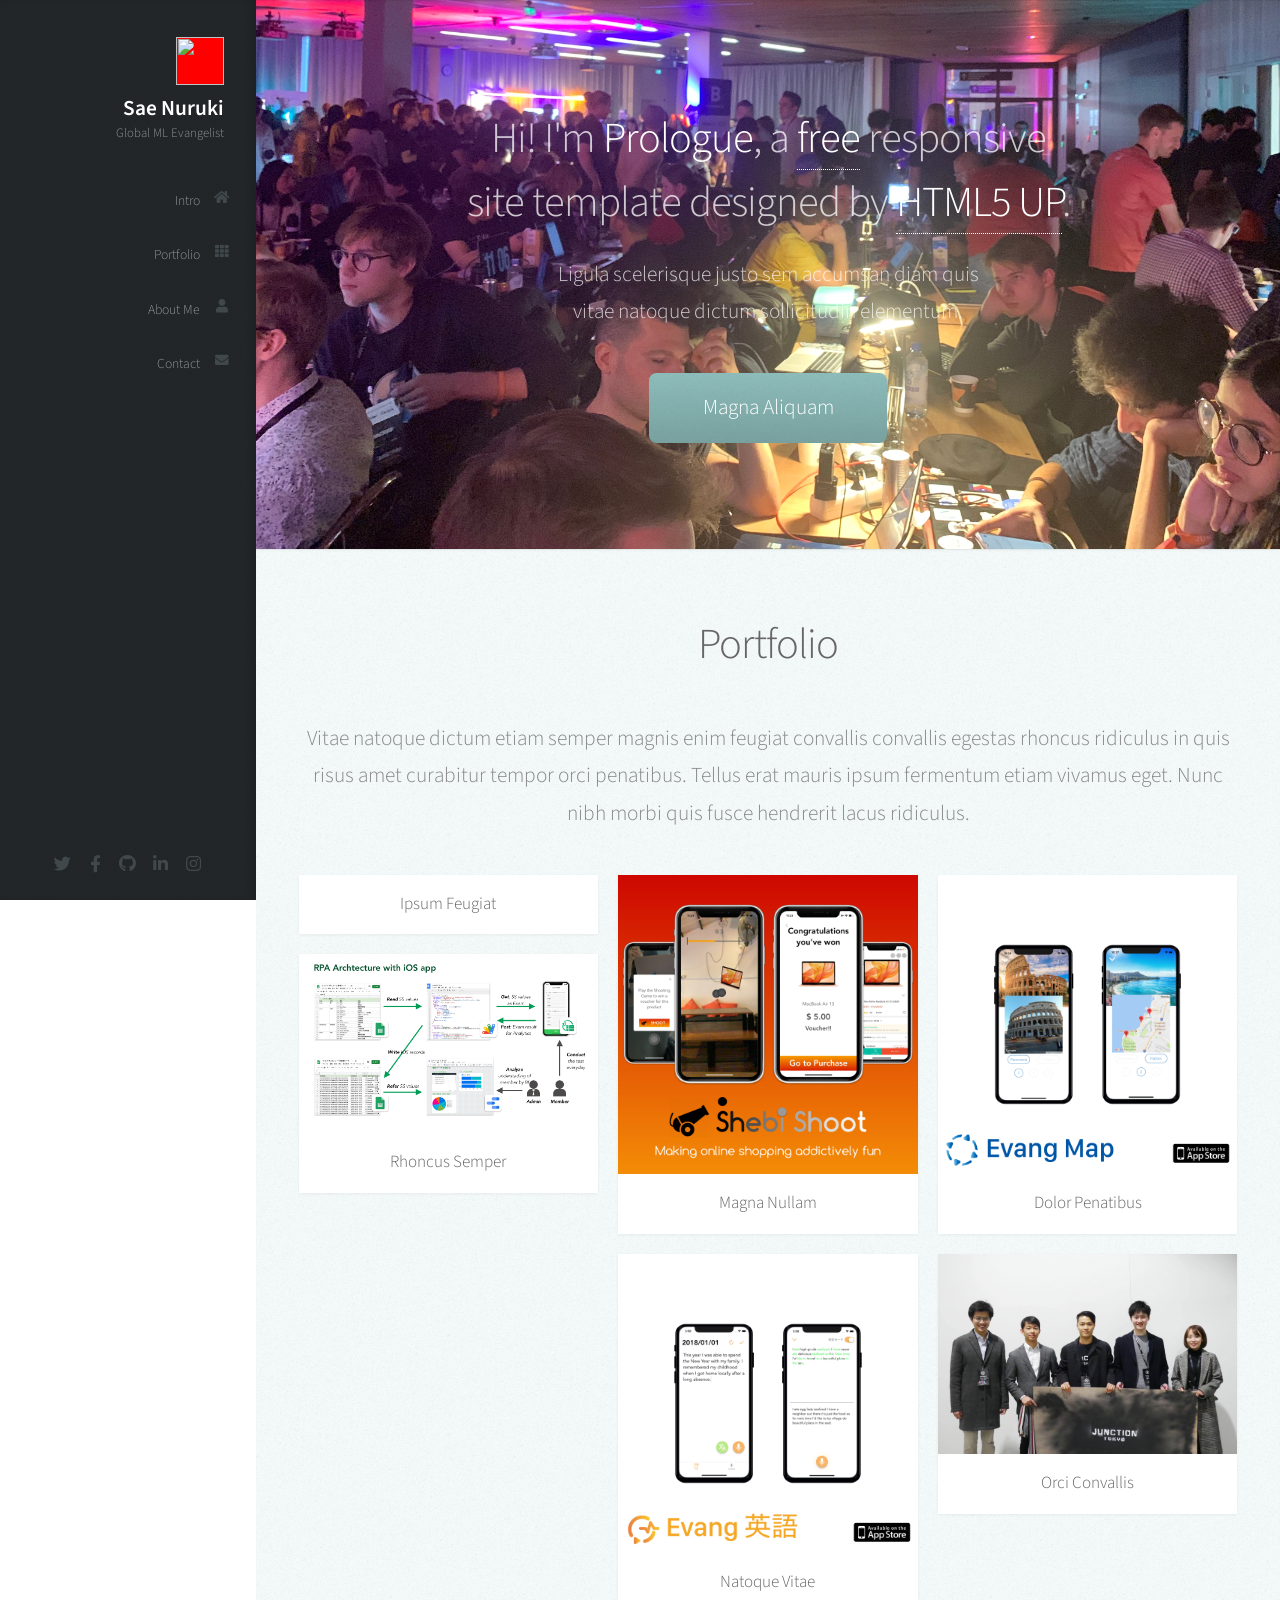
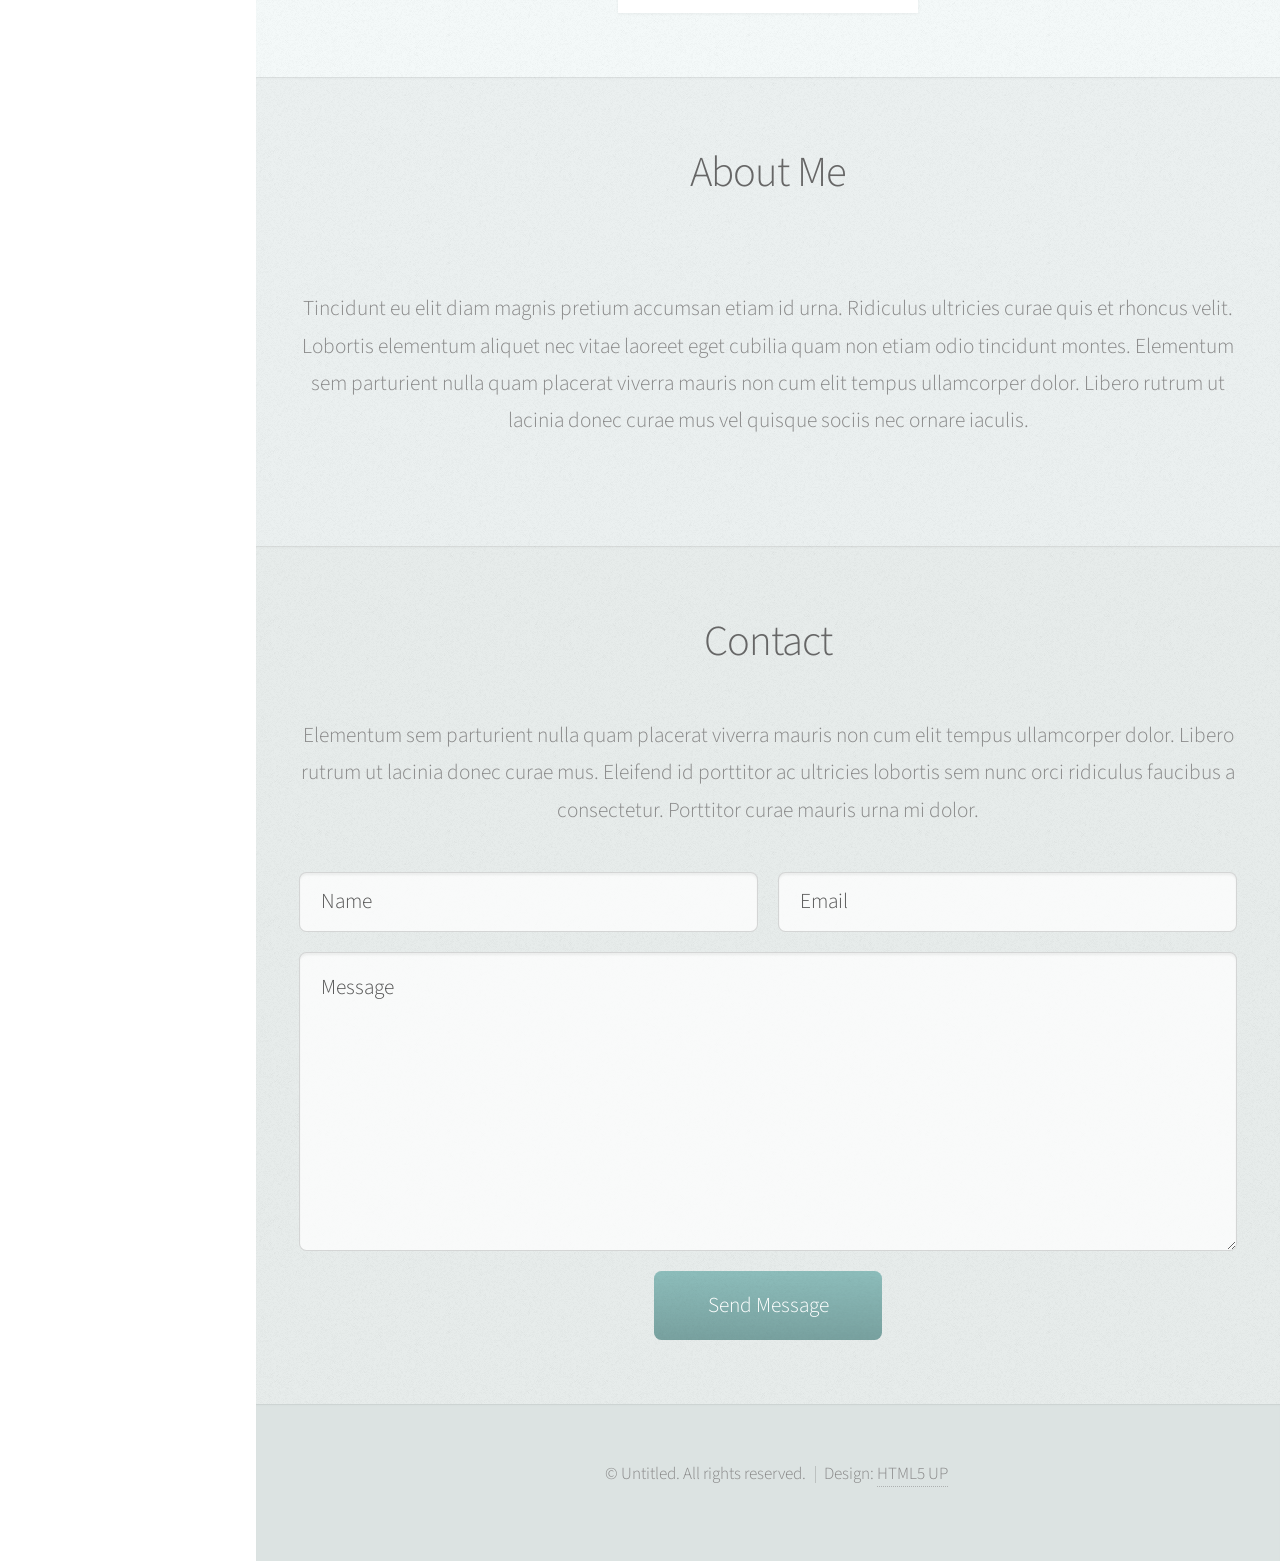
==== index.html @ 8258dd6e "add contents" ====
<!DOCTYPE HTML>
<!--
	Prologue by HTML5 UP
	html5up.net | @ajlkn
	Free for personal and commercial use under the CCA 3.0 license (html5up.net/license)
-->
<html>
	<head>
		<title>Prologue by HTML5 UP</title>
		<meta charset="utf-8" />
		<meta name="viewport" content="width=device-width, initial-scale=1, user-scalable=no" />
		<link rel="stylesheet" href="assets/css/main.css" />
	</head>
	<body class="is-preload">

		<!-- Header -->
			<div id="header">

				<div class="top">

					<!-- Logo -->
						<div id="logo">
							<span class="image avatar48"><img src="images/profile.png" alt="" /></span>
							<h1 id="title">Sae Nuruki</h1>
							<p>Global ML Evangelist</p>
						</div>

					<!-- Nav -->
						<nav id="nav">
							<ul>
								<li><a href="#top" id="top-link"><span class="icon solid fa-home">Intro</span></a></li>
								<li><a href="#portfolio" id="portfolio-link"><span class="icon solid fa-th">Portfolio</span></a></li>
								<li><a href="#about" id="about-link"><span class="icon solid fa-user">About Me</span></a></li>
								<li><a href="#contact" id="contact-link"><span class="icon solid fa-envelope">Contact</span></a></li>
							</ul>
						</nav>

				</div>

				<div class="bottom">

					<!-- Social Icons -->
						<ul class="icons">
							<li><a href="https://twitter.com/arventurist" class="icon brands fa-twitter"><span class="label">Twitter</span></a></li>
							<li><a href="https://www.facebook.com/sae.nuruki/" class="icon brands fa-facebook-f"><span class="label">Facebook</span></a></li>
							<li><a href="https://github.com/saenuruki" class="icon brands fa-github"><span class="label">Github</span></a></li>
							<li><a href="https://www.linkedin.com/in/saenuruki/" class="icon brands fa-linkedin-in"><span class="label">LinkedIn</span></a></li>
							<li><a href="https://www.instagram.com/saenuruki" class="icon brands fa-instagram"><span class="label">Instagram</span></a></li>
						</ul>

				</div>

			</div>

		<!-- Main -->
			<div id="main">

				<!-- Intro -->
					<section id="top" class="one dark cover">
						<div class="container">

							<header>
								<h2 class="alt">Hi! I'm <strong>Prologue</strong>, a <a href="http://html5up.net/license">free</a> responsive<br />
								site template designed by <a href="http://html5up.net">HTML5 UP</a>.</h2>
								<p>Ligula scelerisque justo sem accumsan diam quis<br />
								vitae natoque dictum sollicitudin elementum.</p>
							</header>

							<footer>
								<a href="#portfolio" class="button scrolly">Magna Aliquam</a>
							</footer>

						</div>
					</section>

				<!-- Portfolio -->
					<section id="portfolio" class="two">
						<div class="container">

							<header>
								<h2>Portfolio</h2>
							</header>

							<p>Vitae natoque dictum etiam semper magnis enim feugiat convallis convallis
							egestas rhoncus ridiculus in quis risus amet curabitur tempor orci penatibus.
							Tellus erat mauris ipsum fermentum etiam vivamus eget. Nunc nibh morbi quis
							fusce hendrerit lacus ridiculus.</p>

							<div class="row">
								<div class="col-4 col-12-mobile">
									<article class="item">
										<a href="#" class="image fit"><img src="images/JourneyNote.png" alt="" /></a>
										<header>
											<h3>Ipsum Feugiat</h3>
										</header>
									</article>
									<article class="item">
										<a href="#" class="image fit"><img src="images/EvangVital.png" alt="" /></a>
										<header>
											<h3>Rhoncus Semper</h3>
										</header>
									</article>
								</div>
								<div class="col-4 col-12-mobile">
									<article class="item">
										<a href="#" class="image fit"><img src="images/JunctionSingapore.png" alt="" /></a>
										<header>
											<h3>Magna Nullam</h3>
										</header>
									</article>
									<article class="item">
										<a href="#" class="image fit"><img src="images/EvangEng.png" alt="" /></a>
										<header>
											<h3>Natoque Vitae</h3>
										</header>
									</article>
								</div>
								<div class="col-4 col-12-mobile">
									<article class="item">
										<a href="#" class="image fit"><img src="images/EvangMap.png" alt="" /></a>
										<header>
											<h3>Dolor Penatibus</h3>
										</header>
									</article>
									<article class="item">
										<a href="#" class="image fit"><img src="images/junction2019.JPG" alt="" /></a>
										<header>
											<h3>Orci Convallis</h3>
										</header>
									</article>
								</div>
							</div>

						</div>
					</section>

				<!-- About Me -->
					<section id="about" class="three">
						<div class="container">

							<header>
								<h2>About Me</h2>
							</header>

							<a href="#" class="image featured"><img src="images/pic08.jpg" alt="" /></a>

							<p>Tincidunt eu elit diam magnis pretium accumsan etiam id urna. Ridiculus
							ultricies curae quis et rhoncus velit. Lobortis elementum aliquet nec vitae
							laoreet eget cubilia quam non etiam odio tincidunt montes. Elementum sem
							parturient nulla quam placerat viverra mauris non cum elit tempus ullamcorper
							dolor. Libero rutrum ut lacinia donec curae mus vel quisque sociis nec
							ornare iaculis.</p>

						</div>
					</section>

				<!-- Contact -->
					<section id="contact" class="four">
						<div class="container">

							<header>
								<h2>Contact</h2>
							</header>

							<p>Elementum sem parturient nulla quam placerat viverra
							mauris non cum elit tempus ullamcorper dolor. Libero rutrum ut lacinia
							donec curae mus. Eleifend id porttitor ac ultricies lobortis sem nunc
							orci ridiculus faucibus a consectetur. Porttitor curae mauris urna mi dolor.</p>

							<form method="post" action="#">
								<div class="row">
									<div class="col-6 col-12-mobile"><input type="text" name="name" placeholder="Name" /></div>
									<div class="col-6 col-12-mobile"><input type="text" name="email" placeholder="Email" /></div>
									<div class="col-12">
										<textarea name="message" placeholder="Message"></textarea>
									</div>
									<div class="col-12">
										<input type="submit" value="Send Message" />
									</div>
								</div>
							</form>

						</div>
					</section>

			</div>

		<!-- Footer -->
			<div id="footer">

				<!-- Copyright -->
					<ul class="copyright">
						<li>&copy; Untitled. All rights reserved.</li><li>Design: <a href="http://html5up.net">HTML5 UP</a></li>
					</ul>

			</div>

		<!-- Scripts -->
			<script src="assets/js/jquery.min.js"></script>
			<script src="assets/js/jquery.scrolly.min.js"></script>
			<script src="assets/js/jquery.scrollex.min.js"></script>
			<script src="assets/js/browser.min.js"></script>
			<script src="assets/js/breakpoints.min.js"></script>
			<script src="assets/js/util.js"></script>
			<script src="assets/js/main.js"></script>

	</body>
</html>
---- assets/css/main.css ----
@import url("fontawesome-all.min.css");
@import url("https://fonts.googleapis.com/css?family=Source+Sans+Pro:300,300italic,400,600");

/*
	Prologue by HTML5 UP
	html5up.net | @ajlkn
	Free for personal and commercial use under the CCA 3.0 license (html5up.net/license)
*/

html, body, div, span, applet, object,
iframe, h1, h2, h3, h4, h5, h6, p, blockquote,
pre, a, abbr, acronym, address, big, cite,
code, del, dfn, em, img, ins, kbd, q, s, samp,
small, strike, strong, sub, sup, tt, var, b,
u, i, center, dl, dt, dd, ol, ul, li, fieldset,
form, label, legend, table, caption, tbody,
tfoot, thead, tr, th, td, article, aside,
canvas, details, embed, figure, figcaption,
footer, header, hgroup, menu, nav, output, ruby,
section, summary, time, mark, audio, video {
	margin: 0;
	padding: 0;
	border: 0;
	font-size: 100%;
	font: inherit;
	vertical-align: baseline;}

article, aside, details, figcaption, figure,
footer, header, hgroup, menu, nav, section {
	display: block;}

body {
	line-height: 1;
}

ol, ul {
	list-style: none;
}

blockquote, q {
	quotes: none;
}

	blockquote:before, blockquote:after, q:before, q:after {
		content: '';
		content: none;
	}

table {
	border-collapse: collapse;
	border-spacing: 0;
}

body {
	-webkit-text-size-adjust: none;
}

mark {
	background-color: transparent;
	color: inherit;
}

input::-moz-focus-inner {
	border: 0;
	padding: 0;
}

input, select, textarea {
	-moz-appearance: none;
	-webkit-appearance: none;
	-ms-appearance: none;
	appearance: none;
}

/* Basic */

	html {
		box-sizing: border-box;
	}

	*, *:before, *:after {
		box-sizing: inherit;
	}

	body {
		background: #fff;
		font-family: 'Source Sans Pro', sans-serif;
		font-size: 19pt;
		font-weight: 300;
		line-height: 1.75em;
		color: #888;
	}

		body.is-preload *, body.is-preload *:before, body.is-preload *:after {
			-moz-animation: none !important;
			-webkit-animation: none !important;
			-ms-animation: none !important;
			animation: none !important;
			-moz-transition: none !important;
			-webkit-transition: none !important;
			-ms-transition: none !important;
			transition: none !important;
		}

	input, textarea, select {
		font-family: 'Source Sans Pro', sans-serif;
		font-size: 19pt;
		font-weight: 300;
		line-height: 1.75em;
		color: #888;
	}

	h1, h2, h3, h4, h5, h6 {
		font-weight: 300;
		color: #666;
		line-height: 1.5em;
	}

	h1 a, h2 a, h3 a, h4 a, h5 a, h6 a {
		color: inherit;
		text-decoration: none;
	}

		h1 a strong, h2 a strong, h3 a strong, h4 a strong, h5 a strong, h6 a strong {
			color: #333;
		}

	h2 {
		font-size: 2em;
		letter-spacing: -1px;
	}

		h2.alt {
			color: #888;
		}

			h2.alt strong {
				color: #666;
			}

	h3 {
		font-size: 1.5em;
	}

	header {
		margin: 0 0 2em 0;
	}

		header > p {
			margin: 1em 0 0 0;
		}

	footer {
		margin: 2em 0 0 0;
	}

	strong, b {
		font-weight: 300;
		color: #666;
	}

	em, i {
		font-style: italic;
	}

	a {
		text-decoration: none;
		color: inherit;
		border-bottom: dotted 1px rgba(128, 128, 128, 0.5);
		-moz-transition: color 0.35s ease-in-out, border-bottom-color 0.35s ease-in-out;
		-webkit-transition: color 0.35s ease-in-out, border-bottom-color 0.35s ease-in-out;
		-ms-transition: color 0.35s ease-in-out, border-bottom-color 0.35s ease-in-out;
		transition: color 0.35s ease-in-out, border-bottom-color 0.35s ease-in-out;
		outline: 0;
	}

		a:hover {
			color: #E27689;
			border-bottom-color: rgba(255, 255, 255, 0);
		}

	sub {
		position: relative;
		top: 0.5em;
		font-size: 0.8em;
	}

	sup {
		position: relative;
		top: -0.5em;
		font-size: 0.8em;
	}

	hr {
		border: 0;
		border-top: solid 1px #ddd;
	}

	blockquote {
		border-left: solid 0.5em #ddd;
		padding: 1em 0 1em 2em;
		font-style: italic;
	}

	p, ul, ol, dl, table {
		margin-bottom: 2em;
	}

	br.clear {
		clear: both;
	}

/* Container */

	.container {
		margin: 0 auto;
		max-width: 100%;
		width: 1400px;
	}

		@media screen and (min-width: 961px) and (max-width: 1880px) {

			.container {
				width: 1200px;
			}

		}

		@media screen and (min-width: 961px) and (max-width: 1620px) {

			.container {
				width: 960px;
			}

		}

		@media screen and (min-width: 961px) and (max-width: 1320px) {

			.container {
				width: 100%;
			}

		}

		@media screen and (max-width: 960px) {

			.container {
				width: 100%;
			}

		}

		@media screen and (max-width: 736px) {

			.container {
				width: 100%;
			}

		}

/* Row */

	.row {
		display: flex;
		flex-wrap: wrap;
		box-sizing: border-box;
		align-items: stretch;
	}

		.row > * {
			box-sizing: border-box;
		}

		.row.gtr-uniform > * > :last-child {
			margin-bottom: 0;
		}

		.row.aln-left {
			justify-content: flex-start;
		}

		.row.aln-center {
			justify-content: center;
		}

		.row.aln-right {
			justify-content: flex-end;
		}

		.row.aln-top {
			align-items: flex-start;
		}

		.row.aln-middle {
			align-items: center;
		}

		.row.aln-bottom {
			align-items: flex-end;
		}

		.row > .imp {
			order: -1;
		}

		.row > .col-1 {
			width: 8.33333%;
		}

		.row > .off-1 {
			margin-left: 8.33333%;
		}

		.row > .col-2 {
			width: 16.66667%;
		}

		.row > .off-2 {
			margin-left: 16.66667%;
		}

		.row > .col-3 {
			width: 25%;
		}

		.row > .off-3 {
			margin-left: 25%;
		}

		.row > .col-4 {
			width: 33.33333%;
		}

		.row > .off-4 {
			margin-left: 33.33333%;
		}

		.row > .col-5 {
			width: 41.66667%;
		}

		.row > .off-5 {
			margin-left: 41.66667%;
		}

		.row > .col-6 {
			width: 50%;
		}

		.row > .off-6 {
			margin-left: 50%;
		}

		.row > .col-7 {
			width: 58.33333%;
		}

		.row > .off-7 {
			margin-left: 58.33333%;
		}

		.row > .col-8 {
			width: 66.66667%;
		}

		.row > .off-8 {
			margin-left: 66.66667%;
		}

		.row > .col-9 {
			width: 75%;
		}

		.row > .off-9 {
			margin-left: 75%;
		}

		.row > .col-10 {
			width: 83.33333%;
		}

		.row > .off-10 {
			margin-left: 83.33333%;
		}

		.row > .col-11 {
			width: 91.66667%;
		}

		.row > .off-11 {
			margin-left: 91.66667%;
		}

		.row > .col-12 {
			width: 100%;
		}

		.row > .off-12 {
			margin-left: 100%;
		}

		.row.gtr-0 {
			margin-top: 0px;
			margin-left: 0px;
		}

			.row.gtr-0 > * {
				padding: 0px 0 0 0px;
			}

			.row.gtr-0.gtr-uniform {
				margin-top: 0px;
			}

				.row.gtr-0.gtr-uniform > * {
					padding-top: 0px;
				}

		.row.gtr-25 {
			margin-top: -10px;
			margin-left: -10px;
		}

			.row.gtr-25 > * {
				padding: 10px 0 0 10px;
			}

			.row.gtr-25.gtr-uniform {
				margin-top: -10px;
			}

				.row.gtr-25.gtr-uniform > * {
					padding-top: 10px;
				}

		.row.gtr-50 {
			margin-top: -20px;
			margin-left: -20px;
		}

			.row.gtr-50 > * {
				padding: 20px 0 0 20px;
			}

			.row.gtr-50.gtr-uniform {
				margin-top: -20px;
			}

				.row.gtr-50.gtr-uniform > * {
					padding-top: 20px;
				}

		.row {
			margin-top: -40px;
			margin-left: -40px;
		}

			.row > * {
				padding: 40px 0 0 40px;
			}

			.row.gtr-uniform {
				margin-top: -40px;
			}

				.row.gtr-uniform > * {
					padding-top: 40px;
				}

		.row.gtr-150 {
			margin-top: -60px;
			margin-left: -60px;
		}

			.row.gtr-150 > * {
				padding: 60px 0 0 60px;
			}

			.row.gtr-150.gtr-uniform {
				margin-top: -60px;
			}

				.row.gtr-150.gtr-uniform > * {
					padding-top: 60px;
				}

		.row.gtr-200 {
			margin-top: -80px;
			margin-left: -80px;
		}

			.row.gtr-200 > * {
				padding: 80px 0 0 80px;
			}

			.row.gtr-200.gtr-uniform {
				margin-top: -80px;
			}

				.row.gtr-200.gtr-uniform > * {
					padding-top: 80px;
				}

		@media screen and (min-width: 961px) and (max-width: 1880px) {

			.row {
				display: flex;
				flex-wrap: wrap;
				box-sizing: border-box;
				align-items: stretch;
			}

				.row > * {
					box-sizing: border-box;
				}

				.row.gtr-uniform > * > :last-child {
					margin-bottom: 0;
				}

				.row.aln-left {
					justify-content: flex-start;
				}

				.row.aln-center {
					justify-content: center;
				}

				.row.aln-right {
					justify-content: flex-end;
				}

				.row.aln-top {
					align-items: flex-start;
				}

				.row.aln-middle {
					align-items: center;
				}

				.row.aln-bottom {
					align-items: flex-end;
				}

				.row > .imp-wide {
					order: -1;
				}

				.row > .col-1-wide {
					width: 8.33333%;
				}

				.row > .off-1-wide {
					margin-left: 8.33333%;
				}

				.row > .col-2-wide {
					width: 16.66667%;
				}

				.row > .off-2-wide {
					margin-left: 16.66667%;
				}

				.row > .col-3-wide {
					width: 25%;
				}

				.row > .off-3-wide {
					margin-left: 25%;
				}

				.row > .col-4-wide {
					width: 33.33333%;
				}

				.row > .off-4-wide {
					margin-left: 33.33333%;
				}

				.row > .col-5-wide {
					width: 41.66667%;
				}

				.row > .off-5-wide {
					margin-left: 41.66667%;
				}

				.row > .col-6-wide {
					width: 50%;
				}

				.row > .off-6-wide {
					margin-left: 50%;
				}

				.row > .col-7-wide {
					width: 58.33333%;
				}

				.row > .off-7-wide {
					margin-left: 58.33333%;
				}

				.row > .col-8-wide {
					width: 66.66667%;
				}

				.row > .off-8-wide {
					margin-left: 66.66667%;
				}

				.row > .col-9-wide {
					width: 75%;
				}

				.row > .off-9-wide {
					margin-left: 75%;
				}

				.row > .col-10-wide {
					width: 83.33333%;
				}

				.row > .off-10-wide {
					margin-left: 83.33333%;
				}

				.row > .col-11-wide {
					width: 91.66667%;
				}

				.row > .off-11-wide {
					margin-left: 91.66667%;
				}

				.row > .col-12-wide {
					width: 100%;
				}

				.row > .off-12-wide {
					margin-left: 100%;
				}

				.row.gtr-0 {
					margin-top: 0px;
					margin-left: 0px;
				}

					.row.gtr-0 > * {
						padding: 0px 0 0 0px;
					}

					.row.gtr-0.gtr-uniform {
						margin-top: 0px;
					}

						.row.gtr-0.gtr-uniform > * {
							padding-top: 0px;
						}

				.row.gtr-25 {
					margin-top: -10px;
					margin-left: -10px;
				}

					.row.gtr-25 > * {
						padding: 10px 0 0 10px;
					}

					.row.gtr-25.gtr-uniform {
						margin-top: -10px;
					}

						.row.gtr-25.gtr-uniform > * {
							padding-top: 10px;
						}

				.row.gtr-50 {
					margin-top: -20px;
					margin-left: -20px;
				}

					.row.gtr-50 > * {
						padding: 20px 0 0 20px;
					}

					.row.gtr-50.gtr-uniform {
						margin-top: -20px;
					}

						.row.gtr-50.gtr-uniform > * {
							padding-top: 20px;
						}

				.row {
					margin-top: -40px;
					margin-left: -40px;
				}

					.row > * {
						padding: 40px 0 0 40px;
					}

					.row.gtr-uniform {
						margin-top: -40px;
					}

						.row.gtr-uniform > * {
							padding-top: 40px;
						}

				.row.gtr-150 {
					margin-top: -60px;
					margin-left: -60px;
				}

					.row.gtr-150 > * {
						padding: 60px 0 0 60px;
					}

					.row.gtr-150.gtr-uniform {
						margin-top: -60px;
					}

						.row.gtr-150.gtr-uniform > * {
							padding-top: 60px;
						}

				.row.gtr-200 {
					margin-top: -80px;
					margin-left: -80px;
				}

					.row.gtr-200 > * {
						padding: 80px 0 0 80px;
					}

					.row.gtr-200.gtr-uniform {
						margin-top: -80px;
					}

						.row.gtr-200.gtr-uniform > * {
							padding-top: 80px;
						}

		}

		@media screen and (min-width: 961px) and (max-width: 1620px) {

			.row {
				display: flex;
				flex-wrap: wrap;
				box-sizing: border-box;
				align-items: stretch;
			}

				.row > * {
					box-sizing: border-box;
				}

				.row.gtr-uniform > * > :last-child {
					margin-bottom: 0;
				}

				.row.aln-left {
					justify-content: flex-start;
				}

				.row.aln-center {
					justify-content: center;
				}

				.row.aln-right {
					justify-content: flex-end;
				}

				.row.aln-top {
					align-items: flex-start;
				}

				.row.aln-middle {
					align-items: center;
				}

				.row.aln-bottom {
					align-items: flex-end;
				}

				.row > .imp-normal {
					order: -1;
				}

				.row > .col-1-normal {
					width: 8.33333%;
				}

				.row > .off-1-normal {
					margin-left: 8.33333%;
				}

				.row > .col-2-normal {
					width: 16.66667%;
				}

				.row > .off-2-normal {
					margin-left: 16.66667%;
				}

				.row > .col-3-normal {
					width: 25%;
				}

				.row > .off-3-normal {
					margin-left: 25%;
				}

				.row > .col-4-normal {
					width: 33.33333%;
				}

				.row > .off-4-normal {
					margin-left: 33.33333%;
				}

				.row > .col-5-normal {
					width: 41.66667%;
				}

				.row > .off-5-normal {
					margin-left: 41.66667%;
				}

				.row > .col-6-normal {
					width: 50%;
				}

				.row > .off-6-normal {
					margin-left: 50%;
				}

				.row > .col-7-normal {
					width: 58.33333%;
				}

				.row > .off-7-normal {
					margin-left: 58.33333%;
				}

				.row > .col-8-normal {
					width: 66.66667%;
				}

				.row > .off-8-normal {
					margin-left: 66.66667%;
				}

				.row > .col-9-normal {
					width: 75%;
				}

				.row > .off-9-normal {
					margin-left: 75%;
				}

				.row > .col-10-normal {
					width: 83.33333%;
				}

				.row > .off-10-normal {
					margin-left: 83.33333%;
				}

				.row > .col-11-normal {
					width: 91.66667%;
				}

				.row > .off-11-normal {
					margin-left: 91.66667%;
				}

				.row > .col-12-normal {
					width: 100%;
				}

				.row > .off-12-normal {
					margin-left: 100%;
				}

				.row.gtr-0 {
					margin-top: 0px;
					margin-left: 0px;
				}

					.row.gtr-0 > * {
						padding: 0px 0 0 0px;
					}

					.row.gtr-0.gtr-uniform {
						margin-top: 0px;
					}

						.row.gtr-0.gtr-uniform > * {
							padding-top: 0px;
						}

				.row.gtr-25 {
					margin-top: -10px;
					margin-left: -10px;
				}

					.row.gtr-25 > * {
						padding: 10px 0 0 10px;
					}

					.row.gtr-25.gtr-uniform {
						margin-top: -10px;
					}

						.row.gtr-25.gtr-uniform > * {
							padding-top: 10px;
						}

				.row.gtr-50 {
					margin-top: -20px;
					margin-left: -20px;
				}

					.row.gtr-50 > * {
						padding: 20px 0 0 20px;
					}

					.row.gtr-50.gtr-uniform {
						margin-top: -20px;
					}

						.row.gtr-50.gtr-uniform > * {
							padding-top: 20px;
						}

				.row {
					margin-top: -40px;
					margin-left: -40px;
				}

					.row > * {
						padding: 40px 0 0 40px;
					}

					.row.gtr-uniform {
						margin-top: -40px;
					}

						.row.gtr-uniform > * {
							padding-top: 40px;
						}

				.row.gtr-150 {
					margin-top: -60px;
					margin-left: -60px;
				}

					.row.gtr-150 > * {
						padding: 60px 0 0 60px;
					}

					.row.gtr-150.gtr-uniform {
						margin-top: -60px;
					}

						.row.gtr-150.gtr-uniform > * {
							padding-top: 60px;
						}

				.row.gtr-200 {
					margin-top: -80px;
					margin-left: -80px;
				}

					.row.gtr-200 > * {
						padding: 80px 0 0 80px;
					}

					.row.gtr-200.gtr-uniform {
						margin-top: -80px;
					}

						.row.gtr-200.gtr-uniform > * {
							padding-top: 80px;
						}

		}

		@media screen and (min-width: 961px) and (max-width: 1320px) {

			.row {
				display: flex;
				flex-wrap: wrap;
				box-sizing: border-box;
				align-items: stretch;
			}

				.row > * {
					box-sizing: border-box;
				}

				.row.gtr-uniform > * > :last-child {
					margin-bottom: 0;
				}

				.row.aln-left {
					justify-content: flex-start;
				}

				.row.aln-center {
					justify-content: center;
				}

				.row.aln-right {
					justify-content: flex-end;
				}

				.row.aln-top {
					align-items: flex-start;
				}

				.row.aln-middle {
					align-items: center;
				}

				.row.aln-bottom {
					align-items: flex-end;
				}

				.row > .imp-narrow {
					order: -1;
				}

				.row > .col-1-narrow {
					width: 8.33333%;
				}

				.row > .off-1-narrow {
					margin-left: 8.33333%;
				}

				.row > .col-2-narrow {
					width: 16.66667%;
				}

				.row > .off-2-narrow {
					margin-left: 16.66667%;
				}

				.row > .col-3-narrow {
					width: 25%;
				}

				.row > .off-3-narrow {
					margin-left: 25%;
				}

				.row > .col-4-narrow {
					width: 33.33333%;
				}

				.row > .off-4-narrow {
					margin-left: 33.33333%;
				}

				.row > .col-5-narrow {
					width: 41.66667%;
				}

				.row > .off-5-narrow {
					margin-left: 41.66667%;
				}

				.row > .col-6-narrow {
					width: 50%;
				}

				.row > .off-6-narrow {
					margin-left: 50%;
				}

				.row > .col-7-narrow {
					width: 58.33333%;
				}

				.row > .off-7-narrow {
					margin-left: 58.33333%;
				}

				.row > .col-8-narrow {
					width: 66.66667%;
				}

				.row > .off-8-narrow {
					margin-left: 66.66667%;
				}

				.row > .col-9-narrow {
					width: 75%;
				}

				.row > .off-9-narrow {
					margin-left: 75%;
				}

				.row > .col-10-narrow {
					width: 83.33333%;
				}

				.row > .off-10-narrow {
					margin-left: 83.33333%;
				}

				.row > .col-11-narrow {
					width: 91.66667%;
				}

				.row > .off-11-narrow {
					margin-left: 91.66667%;
				}

				.row > .col-12-narrow {
					width: 100%;
				}

				.row > .off-12-narrow {
					margin-left: 100%;
				}

				.row.gtr-0 {
					margin-top: 0px;
					margin-left: 0px;
				}

					.row.gtr-0 > * {
						padding: 0px 0 0 0px;
					}

					.row.gtr-0.gtr-uniform {
						margin-top: 0px;
					}

						.row.gtr-0.gtr-uniform > * {
							padding-top: 0px;
						}

				.row.gtr-25 {
					margin-top: -5px;
					margin-left: -5px;
				}

					.row.gtr-25 > * {
						padding: 5px 0 0 5px;
					}

					.row.gtr-25.gtr-uniform {
						margin-top: -5px;
					}

						.row.gtr-25.gtr-uniform > * {
							padding-top: 5px;
						}

				.row.gtr-50 {
					margin-top: -10px;
					margin-left: -10px;
				}

					.row.gtr-50 > * {
						padding: 10px 0 0 10px;
					}

					.row.gtr-50.gtr-uniform {
						margin-top: -10px;
					}

						.row.gtr-50.gtr-uniform > * {
							padding-top: 10px;
						}

				.row {
					margin-top: -20px;
					margin-left: -20px;
				}

					.row > * {
						padding: 20px 0 0 20px;
					}

					.row.gtr-uniform {
						margin-top: -20px;
					}

						.row.gtr-uniform > * {
							padding-top: 20px;
						}

				.row.gtr-150 {
					margin-top: -30px;
					margin-left: -30px;
				}

					.row.gtr-150 > * {
						padding: 30px 0 0 30px;
					}

					.row.gtr-150.gtr-uniform {
						margin-top: -30px;
					}

						.row.gtr-150.gtr-uniform > * {
							padding-top: 30px;
						}

				.row.gtr-200 {
					margin-top: -40px;
					margin-left: -40px;
				}

					.row.gtr-200 > * {
						padding: 40px 0 0 40px;
					}

					.row.gtr-200.gtr-uniform {
						margin-top: -40px;
					}

						.row.gtr-200.gtr-uniform > * {
							padding-top: 40px;
						}

		}

		@media screen and (max-width: 960px) {

			.row {
				display: flex;
				flex-wrap: wrap;
				box-sizing: border-box;
				align-items: stretch;
			}

				.row > * {
					box-sizing: border-box;
				}

				.row.gtr-uniform > * > :last-child {
					margin-bottom: 0;
				}

				.row.aln-left {
					justify-content: flex-start;
				}

				.row.aln-center {
					justify-content: center;
				}

				.row.aln-right {
					justify-content: flex-end;
				}

				.row.aln-top {
					align-items: flex-start;
				}

				.row.aln-middle {
					align-items: center;
				}

				.row.aln-bottom {
					align-items: flex-end;
				}

				.row > .imp-narrower {
					order: -1;
				}

				.row > .col-1-narrower {
					width: 8.33333%;
				}

				.row > .off-1-narrower {
					margin-left: 8.33333%;
				}

				.row > .col-2-narrower {
					width: 16.66667%;
				}

				.row > .off-2-narrower {
					margin-left: 16.66667%;
				}

				.row > .col-3-narrower {
					width: 25%;
				}

				.row > .off-3-narrower {
					margin-left: 25%;
				}

				.row > .col-4-narrower {
					width: 33.33333%;
				}

				.row > .off-4-narrower {
					margin-left: 33.33333%;
				}

				.row > .col-5-narrower {
					width: 41.66667%;
				}

				.row > .off-5-narrower {
					margin-left: 41.66667%;
				}

				.row > .col-6-narrower {
					width: 50%;
				}

				.row > .off-6-narrower {
					margin-left: 50%;
				}

				.row > .col-7-narrower {
					width: 58.33333%;
				}

				.row > .off-7-narrower {
					margin-left: 58.33333%;
				}

				.row > .col-8-narrower {
					width: 66.66667%;
				}

				.row > .off-8-narrower {
					margin-left: 66.66667%;
				}

				.row > .col-9-narrower {
					width: 75%;
				}

				.row > .off-9-narrower {
					margin-left: 75%;
				}

				.row > .col-10-narrower {
					width: 83.33333%;
				}

				.row > .off-10-narrower {
					margin-left: 83.33333%;
				}

				.row > .col-11-narrower {
					width: 91.66667%;
				}

				.row > .off-11-narrower {
					margin-left: 91.66667%;
				}

				.row > .col-12-narrower {
					width: 100%;
				}

				.row > .off-12-narrower {
					margin-left: 100%;
				}

				.row.gtr-0 {
					margin-top: 0px;
					margin-left: 0px;
				}

					.row.gtr-0 > * {
						padding: 0px 0 0 0px;
					}

					.row.gtr-0.gtr-uniform {
						margin-top: 0px;
					}

						.row.gtr-0.gtr-uniform > * {
							padding-top: 0px;
						}

				.row.gtr-25 {
					margin-top: -5px;
					margin-left: -5px;
				}

					.row.gtr-25 > * {
						padding: 5px 0 0 5px;
					}

					.row.gtr-25.gtr-uniform {
						margin-top: -5px;
					}

						.row.gtr-25.gtr-uniform > * {
							padding-top: 5px;
						}

				.row.gtr-50 {
					margin-top: -10px;
					margin-left: -10px;
				}

					.row.gtr-50 > * {
						padding: 10px 0 0 10px;
					}

					.row.gtr-50.gtr-uniform {
						margin-top: -10px;
					}

						.row.gtr-50.gtr-uniform > * {
							padding-top: 10px;
						}

				.row {
					margin-top: -20px;
					margin-left: -20px;
				}

					.row > * {
						padding: 20px 0 0 20px;
					}

					.row.gtr-uniform {
						margin-top: -20px;
					}

						.row.gtr-uniform > * {
							padding-top: 20px;
						}

				.row.gtr-150 {
					margin-top: -30px;
					margin-left: -30px;
				}

					.row.gtr-150 > * {
						padding: 30px 0 0 30px;
					}

					.row.gtr-150.gtr-uniform {
						margin-top: -30px;
					}

						.row.gtr-150.gtr-uniform > * {
							padding-top: 30px;
						}

				.row.gtr-200 {
					margin-top: -40px;
					margin-left: -40px;
				}

					.row.gtr-200 > * {
						padding: 40px 0 0 40px;
					}

					.row.gtr-200.gtr-uniform {
						margin-top: -40px;
					}

						.row.gtr-200.gtr-uniform > * {
							padding-top: 40px;
						}

		}

		@media screen and (max-width: 736px) {

			.row {
				display: flex;
				flex-wrap: wrap;
				box-sizing: border-box;
				align-items: stretch;
			}

				.row > * {
					box-sizing: border-box;
				}

				.row.gtr-uniform > * > :last-child {
					margin-bottom: 0;
				}

				.row.aln-left {
					justify-content: flex-start;
				}

				.row.aln-center {
					justify-content: center;
				}

				.row.aln-right {
					justify-content: flex-end;
				}

				.row.aln-top {
					align-items: flex-start;
				}

				.row.aln-middle {
					align-items: center;
				}

				.row.aln-bottom {
					align-items: flex-end;
				}

				.row > .imp-mobile {
					order: -1;
				}

				.row > .col-1-mobile {
					width: 8.33333%;
				}

				.row > .off-1-mobile {
					margin-left: 8.33333%;
				}

				.row > .col-2-mobile {
					width: 16.66667%;
				}

				.row > .off-2-mobile {
					margin-left: 16.66667%;
				}

				.row > .col-3-mobile {
					width: 25%;
				}

				.row > .off-3-mobile {
					margin-left: 25%;
				}

				.row > .col-4-mobile {
					width: 33.33333%;
				}

				.row > .off-4-mobile {
					margin-left: 33.33333%;
				}

				.row > .col-5-mobile {
					width: 41.66667%;
				}

				.row > .off-5-mobile {
					margin-left: 41.66667%;
				}

				.row > .col-6-mobile {
					width: 50%;
				}

				.row > .off-6-mobile {
					margin-left: 50%;
				}

				.row > .col-7-mobile {
					width: 58.33333%;
				}

				.row > .off-7-mobile {
					margin-left: 58.33333%;
				}

				.row > .col-8-mobile {
					width: 66.66667%;
				}

				.row > .off-8-mobile {
					margin-left: 66.66667%;
				}

				.row > .col-9-mobile {
					width: 75%;
				}

				.row > .off-9-mobile {
					margin-left: 75%;
				}

				.row > .col-10-mobile {
					width: 83.33333%;
				}

				.row > .off-10-mobile {
					margin-left: 83.33333%;
				}

				.row > .col-11-mobile {
					width: 91.66667%;
				}

				.row > .off-11-mobile {
					margin-left: 91.66667%;
				}

				.row > .col-12-mobile {
					width: 100%;
				}

				.row > .off-12-mobile {
					margin-left: 100%;
				}

				.row.gtr-0 {
					margin-top: 0px;
					margin-left: 0px;
				}

					.row.gtr-0 > * {
						padding: 0px 0 0 0px;
					}

					.row.gtr-0.gtr-uniform {
						margin-top: 0px;
					}

						.row.gtr-0.gtr-uniform > * {
							padding-top: 0px;
						}

				.row.gtr-25 {
					margin-top: -5px;
					margin-left: -5px;
				}

					.row.gtr-25 > * {
						padding: 5px 0 0 5px;
					}

					.row.gtr-25.gtr-uniform {
						margin-top: -5px;
					}

						.row.gtr-25.gtr-uniform > * {
							padding-top: 5px;
						}

				.row.gtr-50 {
					margin-top: -10px;
					margin-left: -10px;
				}

					.row.gtr-50 > * {
						padding: 10px 0 0 10px;
					}

					.row.gtr-50.gtr-uniform {
						margin-top: -10px;
					}

						.row.gtr-50.gtr-uniform > * {
							padding-top: 10px;
						}

				.row {
					margin-top: -20px;
					margin-left: -20px;
				}

					.row > * {
						padding: 20px 0 0 20px;
					}

					.row.gtr-uniform {
						margin-top: -20px;
					}

						.row.gtr-uniform > * {
							padding-top: 20px;
						}

				.row.gtr-150 {
					margin-top: -30px;
					margin-left: -30px;
				}

					.row.gtr-150 > * {
						padding: 30px 0 0 30px;
					}

					.row.gtr-150.gtr-uniform {
						margin-top: -30px;
					}

						.row.gtr-150.gtr-uniform > * {
							padding-top: 30px;
						}

				.row.gtr-200 {
					margin-top: -40px;
					margin-left: -40px;
				}

					.row.gtr-200 > * {
						padding: 40px 0 0 40px;
					}

					.row.gtr-200.gtr-uniform {
						margin-top: -40px;
					}

						.row.gtr-200.gtr-uniform > * {
							padding-top: 40px;
						}

		}

/* Sections/Article */

	section, article {
		margin-bottom: 3em;
	}

		section > :last-child,
		section > .container, section:last-child, article > :last-child,
		article > .container, article:last-child {
			margin-bottom: 0;
		}

		.row > section, .row > article {
			margin-bottom: 0;
		}

/* Image */

	.image {
		display: inline-block;
		border: 0;
	}

		.image img {
			display: block;
			width: 100%;
		}

		.image.avatar48 {
			width: 48px;
			height: 48px;
			background: #f00;
		}

			.image.avatar48 img {
				width: 48px;
				height: 48px;
			}

		.image.fit {
			display: block;
			width: 100%;
		}

		.image.featured {
			display: block;
			width: 100%;
			margin: 0 0 2em 0;
		}

		.image.left {
			float: left;
			margin: 0 2em 2em 0;
		}

		.image.centered {
			display: block;
			margin: 0 0 2em 0;
		}

			.image.centered img {
				margin: 0 auto;
				width: auto;
			}

/* List */

	ul {
		list-style: disc;
		padding-left: 1em;
	}

		ul li {
			padding-left: 0.5em;
		}

	ol {
		list-style: decimal;
		padding-left: 1.25em;
	}

		ol li {
			padding-left: 0.25em;
		}

/* Icons */

	ul.icons {
		cursor: default;
		list-style: none;
		padding-left: 0;
	}

		ul.icons li {
			display: inline-block;
			padding-left: 0;
		}

		ul.icons a {
			display: inline-block;
			width: 2em;
			height: 2em;
			line-height: 2em;
			text-align: center;
			border: 0;
		}

/* Form */

	form label {
		display: block;
		text-align: left;
		margin-bottom: 0.5em;
	}

	form input[type="text"],
	form input[type="email"],
	form input[type="password"],
	form select,
	form textarea {
		position: relative;
		-webkit-appearance: none;
		display: block;
		border: 0;
		outline: 0;
		background: #fff;
		background: rgba(255, 255, 255, 0.75);
		width: 100%;
		border-radius: 0.35em;
		padding: 0.75em 1em 0.75em 1em;
		box-shadow: inset 0 0.1em 0.1em 0 rgba(0, 0, 0, 0.05);
		border: solid 1px rgba(0, 0, 0, 0.15);
		-moz-transition: all 0.35s ease-in-out;
		-webkit-transition: all 0.35s ease-in-out;
		-ms-transition: all 0.35s ease-in-out;
		transition: all 0.35s ease-in-out;
	}

		form input[type="text"]:focus,
		form input[type="email"]:focus,
		form input[type="password"]:focus,
		form select:focus,
		form textarea:focus {
			box-shadow: 0 0 2px 1px #8ebebc;
			background: #fff;
		}

	form input[type="text"],
	form input[type="email"],
	form input[type="password"],
	form select {
		line-height: 1.25em;
	}

	form textarea {
		min-height: 14em;
	}

	form ::-webkit-input-placeholder {
		color: #555 !important;
	}

	form :-moz-placeholder {
		color: #555 !important;
	}

	form ::-moz-placeholder {
		color: #555 !important;
	}

	form :-ms-input-placeholder {
		color: #555 !important;
	}

	form ::-moz-focus-inner {
		border: 0;
	}

/* Table */

	table {
		width: 100%;
		text-align: left;
	}

		table tbody tr:nth-child(2n+2) {
			background: #f4f4f4;
		}

		table td {
			padding: 0.5em 1em 0.5em 1em;
		}

		table th {
			text-align: left;
			padding: 0.5em 1em 0.5em 1em;
			color: #fff;
			background: #222729 url("images/overlay.png");
		}

		table thead {
			background: #444;
			color: #fff;
		}

		table tfoot {
			background: #eee;
		}

/* Button */

	input[type="button"],
	input[type="submit"],
	input[type="reset"],
	button,
	.button {
		position: relative;
		display: inline-block;
		border-radius: 0.35em;
		color: #fff !important;
		text-decoration: none;
		padding: 0.75em 2.5em 0.75em 2.5em;
		background-color: #8ebebc;
		border: 0;
		cursor: pointer;
		background-image: -moz-linear-gradient(top, rgba(0, 0, 0, 0), rgba(0, 0, 0, 0.15)), url("images/overlay.png");
		background-image: -webkit-linear-gradient(top, rgba(0, 0, 0, 0), rgba(0, 0, 0, 0.15)), url("images/overlay.png");
		background-image: -ms-linear-gradient(top, rgba(0, 0, 0, 0), rgba(0, 0, 0, 0.15)), url("images/overlay.png");
		background-image: linear-gradient(top, rgba(0, 0, 0, 0), rgba(0, 0, 0, 0.15)), url("images/overlay.png");
		-moz-transition: background-color 0.35s ease-in-out;
		-webkit-transition: background-color 0.35s ease-in-out;
		-ms-transition: background-color 0.35s ease-in-out;
		transition: background-color 0.35s ease-in-out;
	}

		input[type="button"]:hover,
		input[type="submit"]:hover,
		input[type="reset"]:hover,
		button:hover,
		.button:hover {
			background-color: #9ececc;
		}

		input[type="button"]:active,
		input[type="submit"]:active,
		input[type="reset"]:active,
		button:active,
		.button:active {
			background-color: #7eaeac;
		}

/* Item */

	.item {
		box-shadow: 0 0.05em 0.15em 0 rgba(0, 0, 0, 0.05);
		margin-bottom: 40px;
	}

		.item header {
			background: #fff;
			margin: 0;
			padding: 1em 0 1em 0;
			font-size: 0.8em;
		}

			.item header h3 {
				font-size: 1em;
			}

/* Icons */

	.icon {
		text-decoration: none;
		text-decoration: none;
	}

		.icon:before {
			-moz-osx-font-smoothing: grayscale;
			-webkit-font-smoothing: antialiased;
			display: inline-block;
			font-style: normal;
			font-variant: normal;
			text-rendering: auto;
			line-height: 1;
			text-transform: none !important;
			font-family: 'Font Awesome 5 Free';
			font-weight: 400;
		}

		.icon:before {
			line-height: inherit;
		}

		.icon > .label {
			display: none;
		}

		.icon.solid:before {
			font-weight: 900;
		}

		.icon.brands:before {
			font-family: 'Font Awesome 5 Brands';
		}

/* Header */

	#header {
		display: -moz-flex;
		display: -webkit-flex;
		display: -ms-flex;
		display: flex;
		-moz-flex-direction: column;
		-webkit-flex-direction: column;
		-ms-flex-direction: column;
		flex-direction: column;
		-moz-justify-content: space-between;
		-webkit-justify-content: space-between;
		-ms-justify-content: space-between;
		justify-content: space-between;
		background: #222629 url("images/overlay.png");
		box-shadow: inset -0.25em 0 0.25em 0 rgba(0, 0, 0, 0.1);
		color: #fff;
		height: 100%;
		left: 0;
		overflow-y: auto;
		position: fixed;
		text-align: right;
		top: 0;
		width: 375px;
	}

		#header .top {
			-moz-flex-grow: 1;
			-webkit-flex-grow: 1;
			-ms-flex-grow: 1;
			flex-grow: 1;
		}

		#header .bottom {
			-moz-flex-shrink: 0;
			-webkit-flex-shrink: 0;
			-ms-flex-shrink: 0;
			flex-shrink: 0;
			padding: 1.5em 0 0.75em 0;
		}

			#header .bottom > :last-child {
				margin-bottom: 0;
			}

		#header .icons {
			font-size: 0.8em;
			text-align: center;
		}

			#header .icons a {
				color: #41484c;
				-moz-transition: color 0.35s ease-in-out;
				-webkit-transition: color 0.35s ease-in-out;
				-ms-transition: color 0.35s ease-in-out;
				transition: color 0.35s ease-in-out;
			}

				#header .icons a:hover {
					color: #fff;
				}

	#logo {
		position: relative;
		margin: 1.75em 1.5em 1.5em 1.5em;
		min-height: 48px;
		cursor: default;
	}

		#logo h1 {
			position: relative;
			color: #fff;
			font-weight: 600;
			font-size: 1em;
			line-height: 1em;
		}

		#logo p {
			position: relative;
			display: block;
			font-size: 0.6em;
			color: rgba(255, 255, 255, 0.5);
			line-height: 1.25em;
			margin: 0.5em 0 0 0;
		}

		#logo .image {
			position: absolute;
			left: 0;
			top: 0;
		}

	#nav ul {
		list-style: none;
		padding-left: 0;
		margin-bottom: 0;
	}

		#nav ul li {
			padding-left: 0;
		}

			#nav ul li a {
				display: block;
				padding: 0.5em 1.5em 0.5em 1.5em;
				color: rgba(255, 255, 255, 0.5);
				text-decoration: none;
				outline: 0;
				border: 0;
				-moz-transition: none;
				-webkit-transition: none;
				-ms-transition: none;
				transition: none;
			}

				#nav ul li a span {
					position: relative;
					display: block;
					font-size: 0.8em;
				}

					#nav ul li a span:before {
						position: absolute;
						left: 0;
						color: #41484c;
						text-align: center;
						width: 1.25em;
						line-height: 1.75em;
					}

				#nav ul li a.active {
					background: rgba(0, 0, 0, 0.15);
					box-shadow: inset 0 0 0.25em 0 rgba(0, 0, 0, 0.125);
					color: #fff;
				}

					#nav ul li a.active span:before {
						color: #e27689;
					}

/* Footer */

	#footer {
		margin-left: 375px;
		text-align: center;
		background-color: #dce3e2;
		padding: 3em 0 4em 0;
		box-shadow: inset 0 1px 0 0 rgba(0, 0, 0, 0.05), inset 0 0.1em 0.1em 0 rgba(0, 0, 0, 0.025);
		font-size: 0.8em;
	}

		#footer .copyright {
			cursor: default;
			margin: 0;
		}

			#footer .copyright li {
				display: inline-block;
				line-height: 1em;
				border-left: solid 1px rgba(128, 128, 128, 0.35);
				padding: 0 0 0 0.5em;
				margin: 0 0 0 0.5em;
			}

				#footer .copyright li:first-child {
					border-left: 0;
					padding-left: 0;
					margin-left: 0;
				}

/* Main */

	#main {
		margin-left: 375px;
	}

		#main > section {
			margin: 0;
			overflow: hidden;
			padding: 4em 0;
			box-shadow: inset 0 1px 0 0 rgba(0, 0, 0, 0.05), inset 0 0.1em 0.1em 0 rgba(0, 0, 0, 0.025);
			text-align: center;
			background-image: url("images/overlay.png");
		}

			#main > section.dark {
				color: #ddd;
				color: rgba(255, 255, 255, 0.75);
			}

				#main > section.dark h2, #main > section.dark h3, #main > section.dark h4, #main > section.dark h5, #main > section.dark h6 {
					color: inherit;
				}

				#main > section.dark strong {
					color: #fff;
					border-color: inherit;
				}

				#main > section.dark a {
					color: #fff;
					border-color: inherit;
				}

					#main > section.dark a:hover {
						border-bottom-color: rgba(255, 255, 255, 0);
					}

			#main > section.cover {
				padding: 10em 0;
				background-size: cover;
				background-position: center center;
			}

			#main > section.one {
				background-color: #81918E;
				background-image: url("../../images/banner.jpg");
			}

			#main > section.two {
				background-color: #f5fafa;
			}

			#main > section.three {
				background-color: #ecf1f1;
			}

			#main > section.four {
				background-color: #e8edec;
			}

/* Wide */

	@media screen and (min-width: 961px) and (max-width: 1880px) {

		/* Basic */

			body, input, textarea, select {
				font-size: 17pt;
			}

		/* Header */

			#header {
				width: 300px;
			}

		/* Footer */

			#footer {
				margin-left: 300px;
			}

		/* Main */

			#main {
				margin-left: 300px;
			}

	}

/* Normal */

	@media screen and (min-width: 961px) and (max-width: 1620px) {

		/* Main */

			#main > section {
				padding: 3em 0;
			}

			#main section.cover {
				padding: 5em 0;
			}

	}

/* Narrow */

	@media screen and (min-width: 961px) and (max-width: 1320px) {

		/* Basic */

			body, input, textarea, select {
				font-size: 16pt;
			}

			.container {
				padding: 0 2em 0 2em;
			}

		/* Icons */

			ul.icons li a {
				width: 1.75em;
			}

		/* Item */

			.item {
				margin-bottom: 20px;
			}

		/* Header */

			#header {
				width: 20%;
			}

			#logo .image {
				position: relative;
				margin: 0 0 0.5em 0;
			}

			#nav ul li a {
				font-size: 0.8em;
				padding-top: 0.5em;
				padding-bottom: 0.5em;
			}

				#nav ul li a span {
					padding-right: 2.25em;
				}

					#nav ul li a span:before {
						left: 100%;
						margin-left: -1.25em;
						line-height: 2.25em;
					}

		/* Footer */

			#footer {
				margin-left: 20%;
			}

		/* Main */

			#main {
				margin-left: 20%;
			}

	}

/* Narrower */

	#headerToggle {
		display: none;
	}

	@media screen and (max-width: 960px) {

		/* Basic */

			html, body {
				overflow-x: hidden;
			}

			body, input, textarea, select {
				font-size: 16pt;
			}

			header br {
				display: none;
			}

			.container {
				padding: 0 2em 0 2em;
			}

		/* Item */

			.item {
				margin-bottom: 15px;
			}

		/* Icons */

			ul.icons a {
				width: 1.75em;
				font-size: 1.25em;
			}

		/* Header */

			#header {
				-moz-backface-visibility: hidden;
				-webkit-backface-visibility: hidden;
				-ms-backface-visibility: hidden;
				backface-visibility: hidden;
				-moz-transform: translateX(-275px);
				-webkit-transform: translateX(-275px);
				-ms-transform: translateX(-275px);
				transform: translateX(-275px);
				-moz-transition: -moz-transform 0.5s ease;
				-webkit-transition: -webkit-transform 0.5s ease;
				-ms-transition: -ms-transform 0.5s ease;
				transition: transform 0.5s ease;
				-webkit-overflow-scrolling: touch;
				display: block;
				height: 100%;
				left: 0;
				overflow-y: auto;
				position: fixed;
				top: 0;
				width: 275px;
				z-index: 10002;
				width: 275px;
				background: #222729 url("images/overlay.png");
				box-shadow: inset -0.25em 0 0.25em 0 rgba(0, 0, 0, 0.125);
			}

				#header .top {
					position: relative;
				}

				#header .bottom {
					border-top: solid 1px rgba(255, 255, 255, 0.05);
					box-shadow: 0 -1px 0 0 rgba(0, 0, 0, 0.15);
					padding-top: 2em;
					margin-top: 2em;
					position: relative;
				}

			#logo {
				margin: 1.5em 1.25em 1.25em 1.25em;
			}

			#nav ul li a {
				padding: 0.5em 1.25em 0.5em 1.25em;
			}

			#headerToggle {
				-moz-backface-visibility: hidden;
				-webkit-backface-visibility: hidden;
				-ms-backface-visibility: hidden;
				backface-visibility: hidden;
				-moz-transition: -moz-transform 0.5s ease;
				-webkit-transition: -webkit-transform 0.5s ease;
				-ms-transition: -ms-transform 0.5s ease;
				transition: transform 0.5s ease;
				display: block;
				height: 2.25em;
				left: 0;
				position: fixed;
				top: 0;
				width: 3.25em;
				z-index: 10001;
			}

				#headerToggle .toggle {
					text-decoration: none;
					position: absolute;
					left: 0;
					top: 0;
					width: 100%;
					height: 100%;
					outline: 0;
					border: 0;
				}

					#headerToggle .toggle:before {
						-moz-osx-font-smoothing: grayscale;
						-webkit-font-smoothing: antialiased;
						display: inline-block;
						font-style: normal;
						font-variant: normal;
						text-rendering: auto;
						line-height: 1;
						text-transform: none !important;
						font-family: 'Font Awesome 5 Free';
						font-weight: 900;
					}

					#headerToggle .toggle:before {
						text-decoration: none;
						content: '\f0c9';
						color: #fff;
						font-size: 18px;
						background: rgba(128, 136, 144, 0.5);
						border-radius: 0.35em;
						text-align: center;
						position: absolute;
						left: 0.5em;
						top: 0.5em;
						display: block;
						width: 3.25em;
						height: 2.25em;
						line-height: 2.25em;
					}

			body.header-visible #main {
				-moz-transform: translateX(275px);
				-webkit-transform: translateX(275px);
				-ms-transform: translateX(275px);
				transform: translateX(275px);
			}

			body.header-visible #headerToggle {
				-moz-transform: translateX(275px);
				-webkit-transform: translateX(275px);
				-ms-transform: translateX(275px);
				transform: translateX(275px);
			}

			body.header-visible #header {
				-moz-transform: translateX(0);
				-webkit-transform: translateX(0);
				-ms-transform: translateX(0);
				transform: translateX(0);
			}

		/* Footer */

			#footer {
				margin-left: 0;
			}

		/* Main */

			#main {
				-moz-backface-visibility: hidden;
				-webkit-backface-visibility: hidden;
				-ms-backface-visibility: hidden;
				backface-visibility: hidden;
				-moz-transition: -moz-transform 0.5s ease;
				-webkit-transition: -webkit-transform 0.5s ease;
				-ms-transition: -ms-transform 0.5s ease;
				transition: transform 0.5s ease;
				padding-bottom: 1px;
				margin-left: 0;
			}

				#main > section {
					padding: 3em 0;
				}

				#main section.cover {
					padding: 4em 0;
				}

	}

/* Mobile */

	@media screen and (max-width: 736px) {

		/* Basic */

			body, input, textarea, select {
				font-size: 14pt;
			}

			h2 {
				font-size: 1.5em;
				letter-spacing: 0;
				font-weight: 300;
			}

			.container {
				padding: 0 15px 0 15px;
			}

		/* List */

			ul.icons a {
				width: 2em;
				font-size: 1.25em;
			}

		/* Main */

			#main > section {
				padding: 2em 0;
			}

			#main section.cover {
				padding: 4em 0em;
			}

				#main section.cover header {
					padding: 0 1em;
				}

		/* Footer */

			#footer .copyright li {
				display: block;
				line-height: 1.25em;
				border: 0;
				padding: 0;
				margin: 1em 0 0 0;
			}

				#footer .copyright li:first-child {
					margin-top: 0;
				}

	}
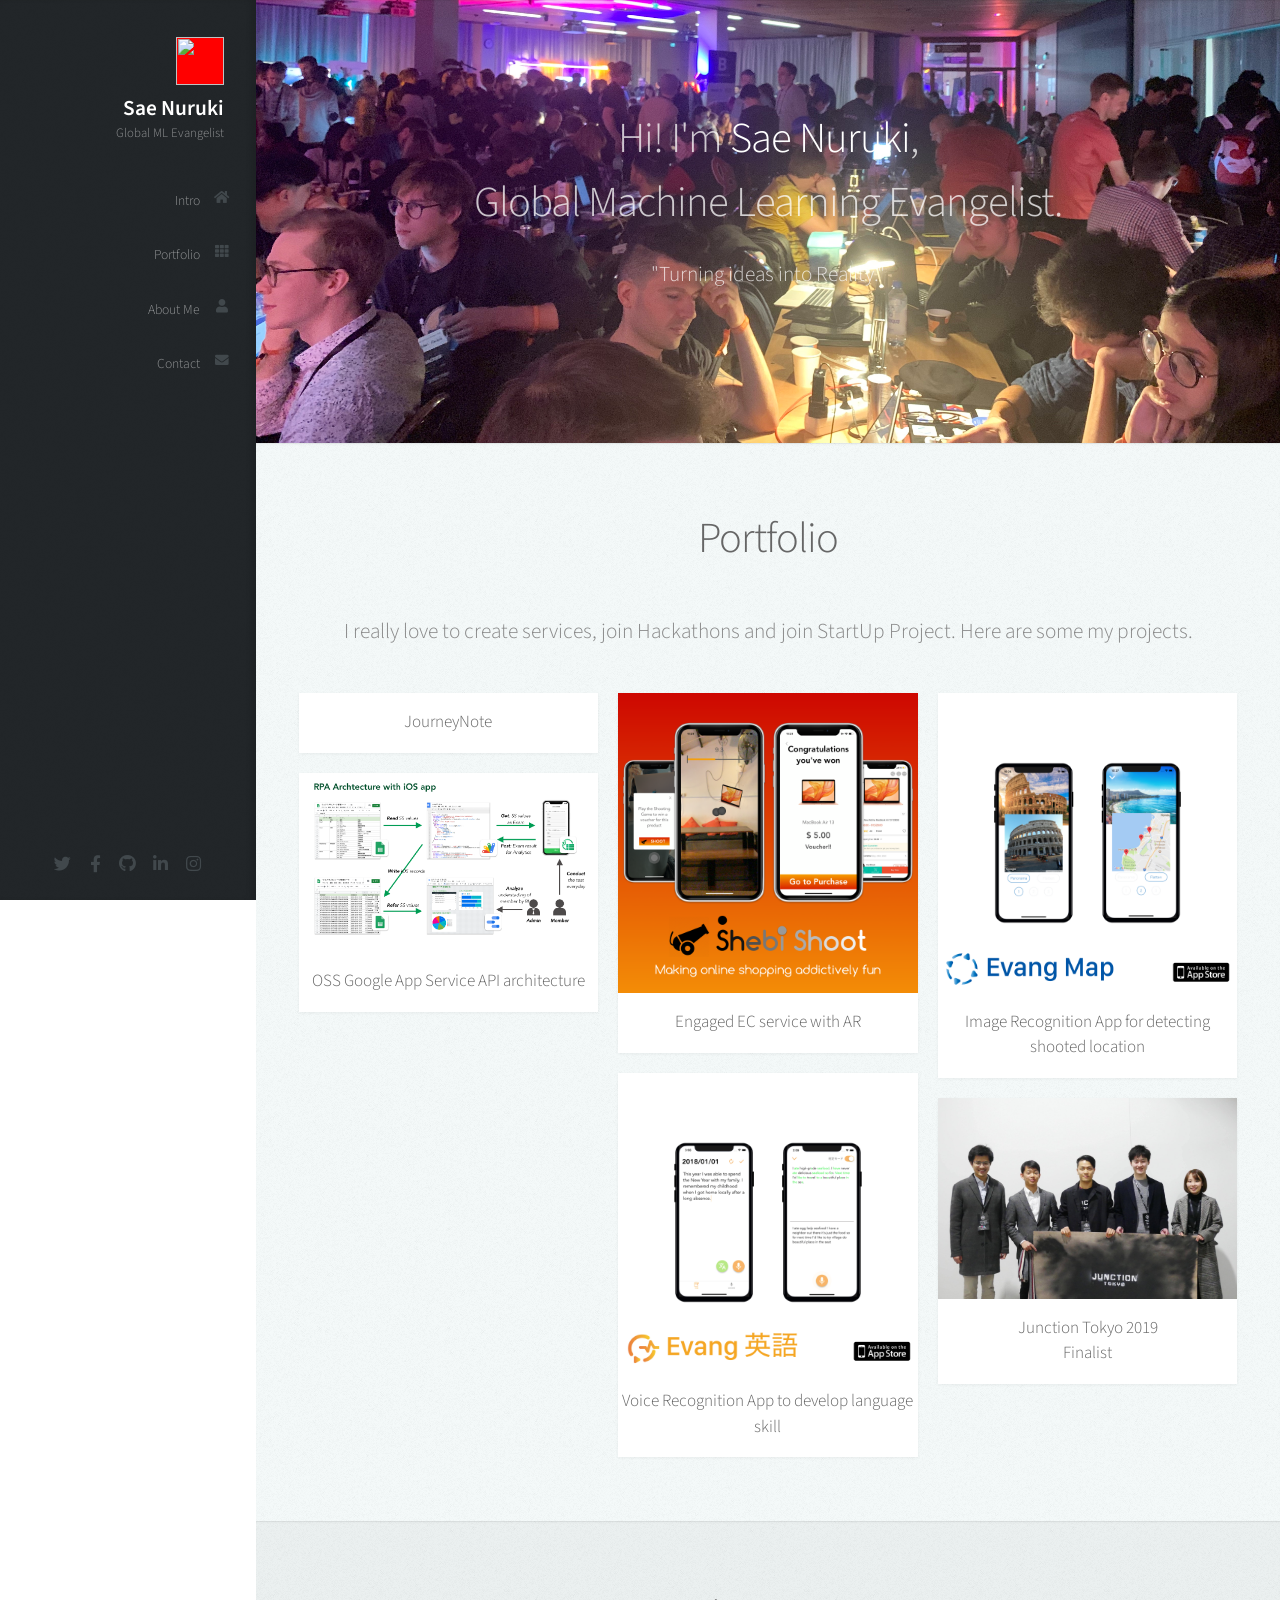
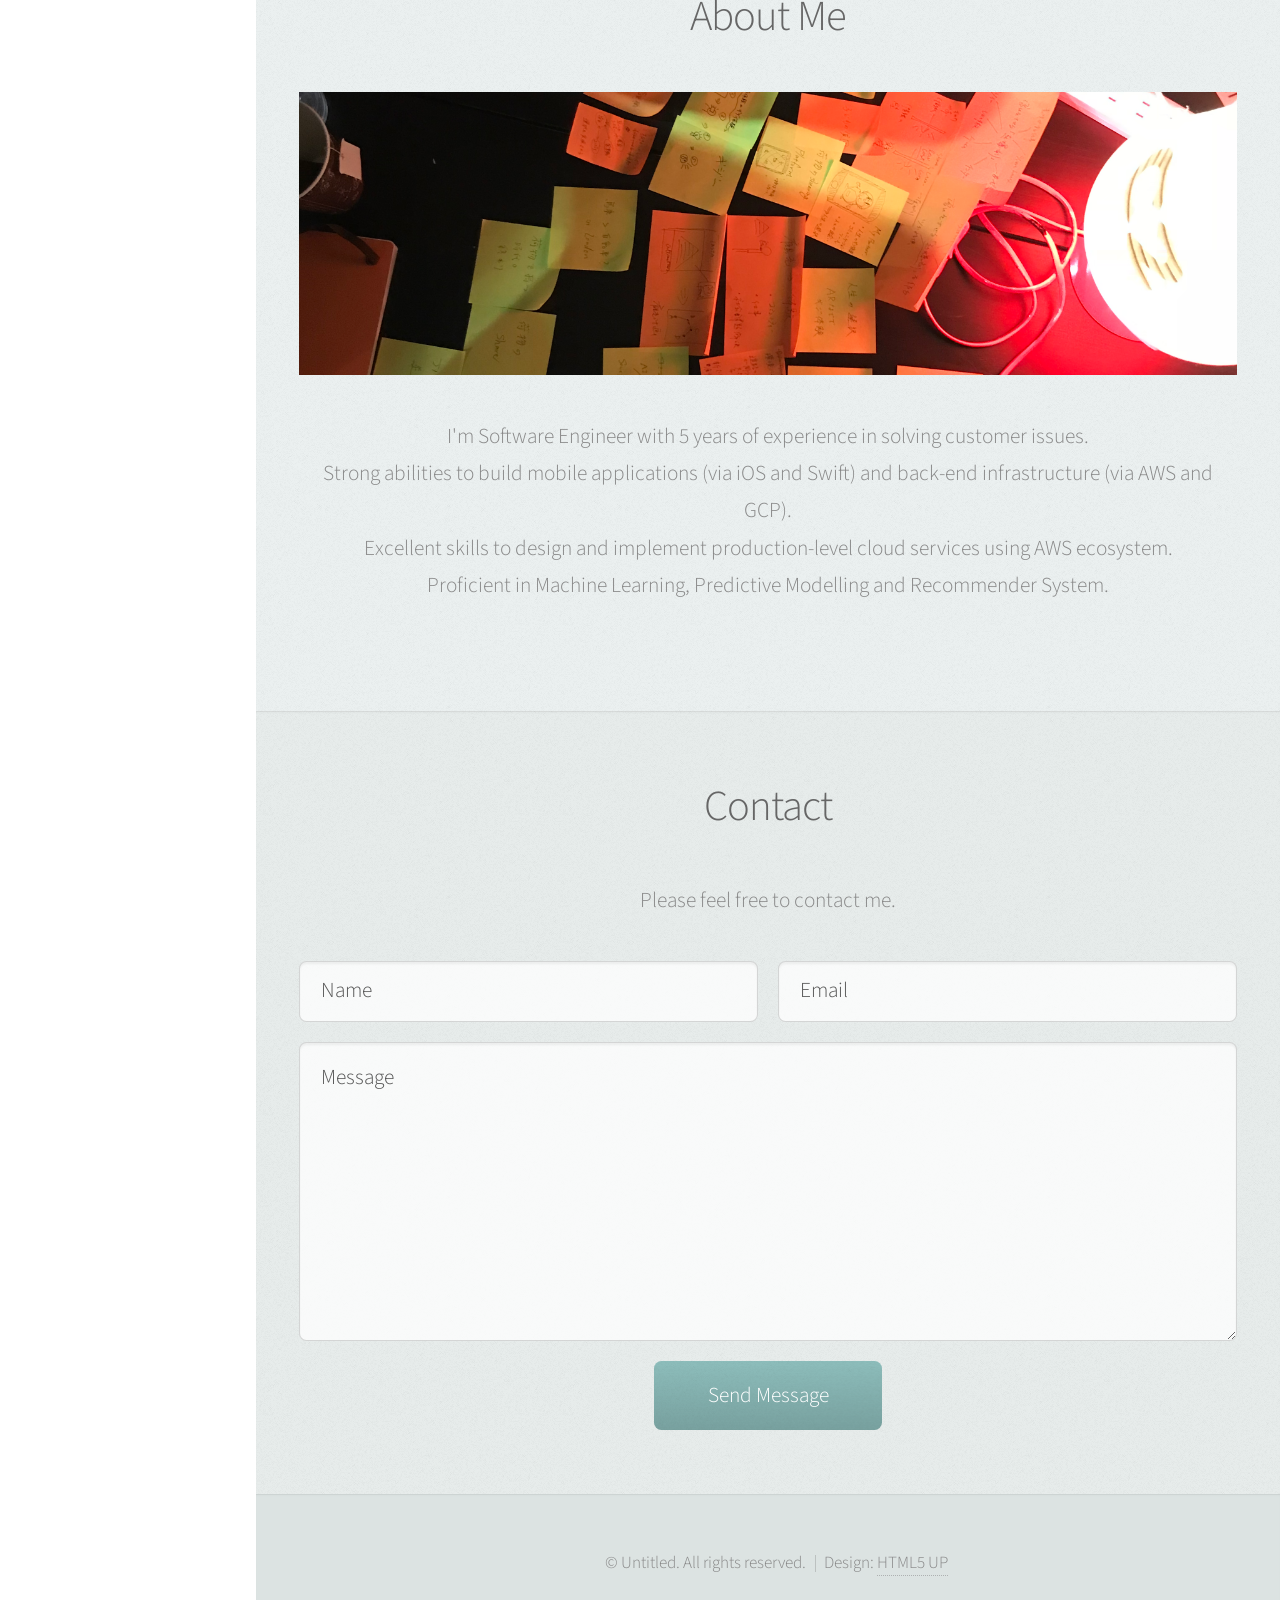
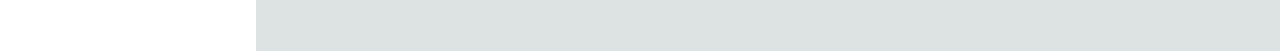
==== commit 54ff62a5: "update context" ====
--- a/index.html
+++ b/index.html
@@ -60,15 +60,13 @@
 						<div class="container">
 
 							<header>
-								<h2 class="alt">Hi! I'm <strong>Prologue</strong>, a <a href="http://html5up.net/license">free</a> responsive<br />
-								site template designed by <a href="http://html5up.net">HTML5 UP</a>.</h2>
-								<p>Ligula scelerisque justo sem accumsan diam quis<br />
-								vitae natoque dictum sollicitudin elementum.</p>
+								<h2 class="alt">Hi! I'm <strong>Sae Nuruki</strong>, </br>Global Machine Learning Evangelist.</h2>
+								<p>"Turning ideas into Reality."</p>
 							</header>
 
-							<footer>
+							<!-- <footer>
 								<a href="#portfolio" class="button scrolly">Magna Aliquam</a>
-							</footer>
+							</footer> -->
 
 						</div>
 					</section>
@@ -81,23 +79,20 @@
 								<h2>Portfolio</h2>
 							</header>
 
-							<p>Vitae natoque dictum etiam semper magnis enim feugiat convallis convallis
-							egestas rhoncus ridiculus in quis risus amet curabitur tempor orci penatibus.
-							Tellus erat mauris ipsum fermentum etiam vivamus eget. Nunc nibh morbi quis
-							fusce hendrerit lacus ridiculus.</p>
+							<p>I really love to create services, join Hackathons and join StartUp Project. Here are some my projects.</p>
 
 							<div class="row">
 								<div class="col-4 col-12-mobile">
 									<article class="item">
 										<a href="#" class="image fit"><img src="images/JourneyNote.png" alt="" /></a>
 										<header>
-											<h3>Ipsum Feugiat</h3>
+											<h3>JourneyNote</h3>
 										</header>
 									</article>
 									<article class="item">
-										<a href="#" class="image fit"><img src="images/EvangVital.png" alt="" /></a>
+										<a href="https://apps.apple.com/jp/app/evangvitaldata/id1497444016" class="image fit"><img src="images/EvangVital.png" alt="" /></a>
 										<header>
-											<h3>Rhoncus Semper</h3>
+											<h3>OSS Google App Service API architecture</h3>
 										</header>
 									</article>
 								</div>
@@ -105,27 +100,27 @@
 									<article class="item">
 										<a href="#" class="image fit"><img src="images/JunctionSingapore.png" alt="" /></a>
 										<header>
-											<h3>Magna Nullam</h3>
+											<h3>Engaged EC service with AR</h3>
 										</header>
 									</article>
 									<article class="item">
-										<a href="#" class="image fit"><img src="images/EvangEng.png" alt="" /></a>
+										<a href="https://apps.apple.com/jp/app/evang%E8%8B%B1%E8%AA%9E/id1412606819" class="image fit"><img src="images/EvangEng.png" alt="" /></a>
 										<header>
-											<h3>Natoque Vitae</h3>
+											<h3>Voice Recognition App to develop language skill</h3>
 										</header>
 									</article>
 								</div>
 								<div class="col-4 col-12-mobile">
 									<article class="item">
-										<a href="#" class="image fit"><img src="images/EvangMap.png" alt="" /></a>
+										<a href="https://apps.apple.com/jp/app/evangmap/id1386195133" class="image fit"><img src="images/EvangMap.png" alt="" /></a>
 										<header>
-											<h3>Dolor Penatibus</h3>
+											<h3>Image Recognition App for detecting shooted location</h3>
 										</header>
 									</article>
 									<article class="item">
-										<a href="#" class="image fit"><img src="images/junction2019.JPG" alt="" /></a>
+										<a href="https://devpost.com/software/travel-quest" class="image fit"><img src="images/junction2019.JPG" alt="" /></a>
 										<header>
-											<h3>Orci Convallis</h3>
+											<h3>Junction Tokyo 2019</br>Finalist</h3>
 										</header>
 									</article>
 								</div>
@@ -142,14 +137,12 @@
 								<h2>About Me</h2>
 							</header>
 
-							<a href="#" class="image featured"><img src="images/pic08.jpg" alt="" /></a>
+							<a href="#" class="image featured"><img src="images/aboutme.png" alt="" /></a>
 
-							<p>Tincidunt eu elit diam magnis pretium accumsan etiam id urna. Ridiculus
-							ultricies curae quis et rhoncus velit. Lobortis elementum aliquet nec vitae
-							laoreet eget cubilia quam non etiam odio tincidunt montes. Elementum sem
-							parturient nulla quam placerat viverra mauris non cum elit tempus ullamcorper
-							dolor. Libero rutrum ut lacinia donec curae mus vel quisque sociis nec
-							ornare iaculis.</p>
+							<p>I'm Software Engineer with 5 years of experience in solving customer issues.</br>
+							Strong abilities to build mobile applications (via iOS and Swift) and back-end infrastructure (via AWS and GCP).</br>
+							Excellent skills to design and implement production-level cloud services using AWS ecosystem.</br>
+							Proficient in Machine Learning, Predictive Modelling and Recommender System.</p>
 
 						</div>
 					</section>
@@ -162,12 +155,9 @@
 								<h2>Contact</h2>
 							</header>
 
-							<p>Elementum sem parturient nulla quam placerat viverra
-							mauris non cum elit tempus ullamcorper dolor. Libero rutrum ut lacinia
-							donec curae mus. Eleifend id porttitor ac ultricies lobortis sem nunc
-							orci ridiculus faucibus a consectetur. Porttitor curae mauris urna mi dolor.</p>
+							<p>Please feel free to contact me.</p>
 
-							<form method="post" action="#">
+							<form method="post" action="mailto:sae.tokodai@gmail.com" enctype="text/plain">
 								<div class="row">
 									<div class="col-6 col-12-mobile"><input type="text" name="name" placeholder="Name" /></div>
 									<div class="col-6 col-12-mobile"><input type="text" name="email" placeholder="Email" /></div>
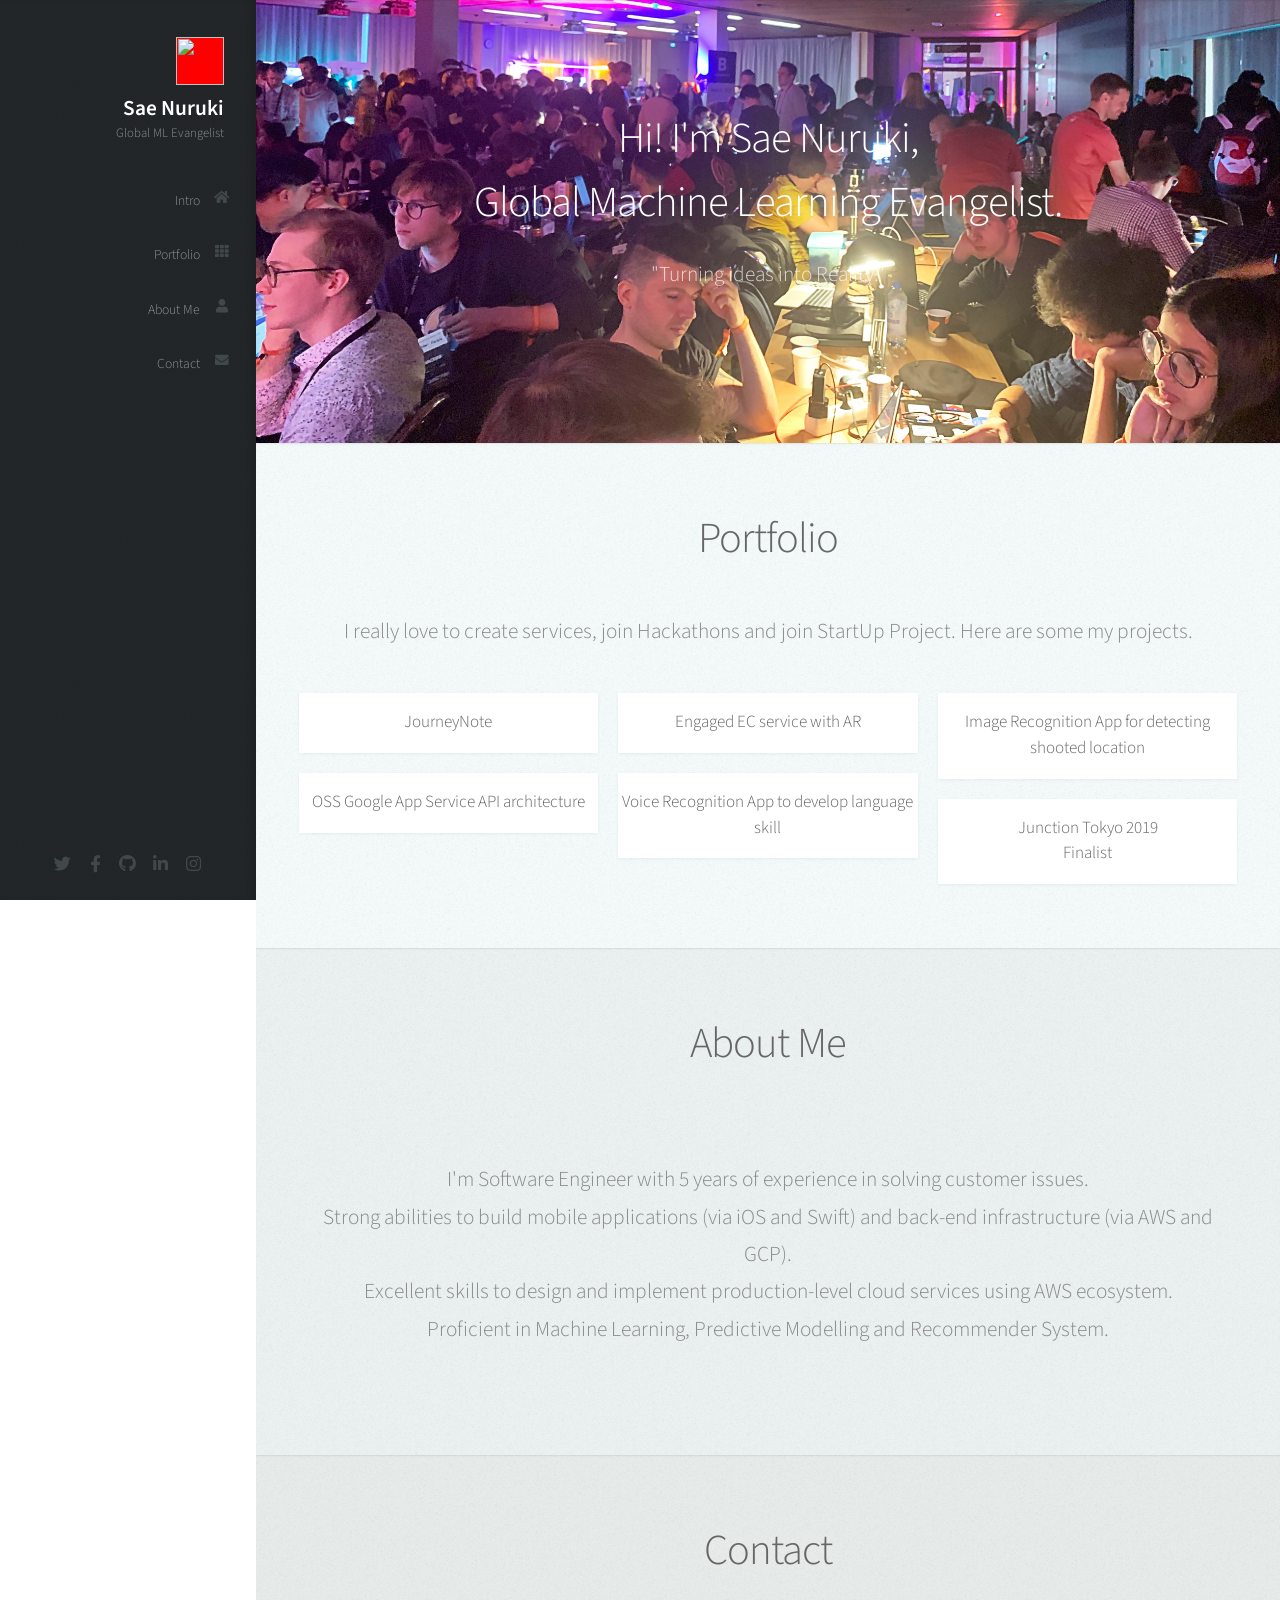
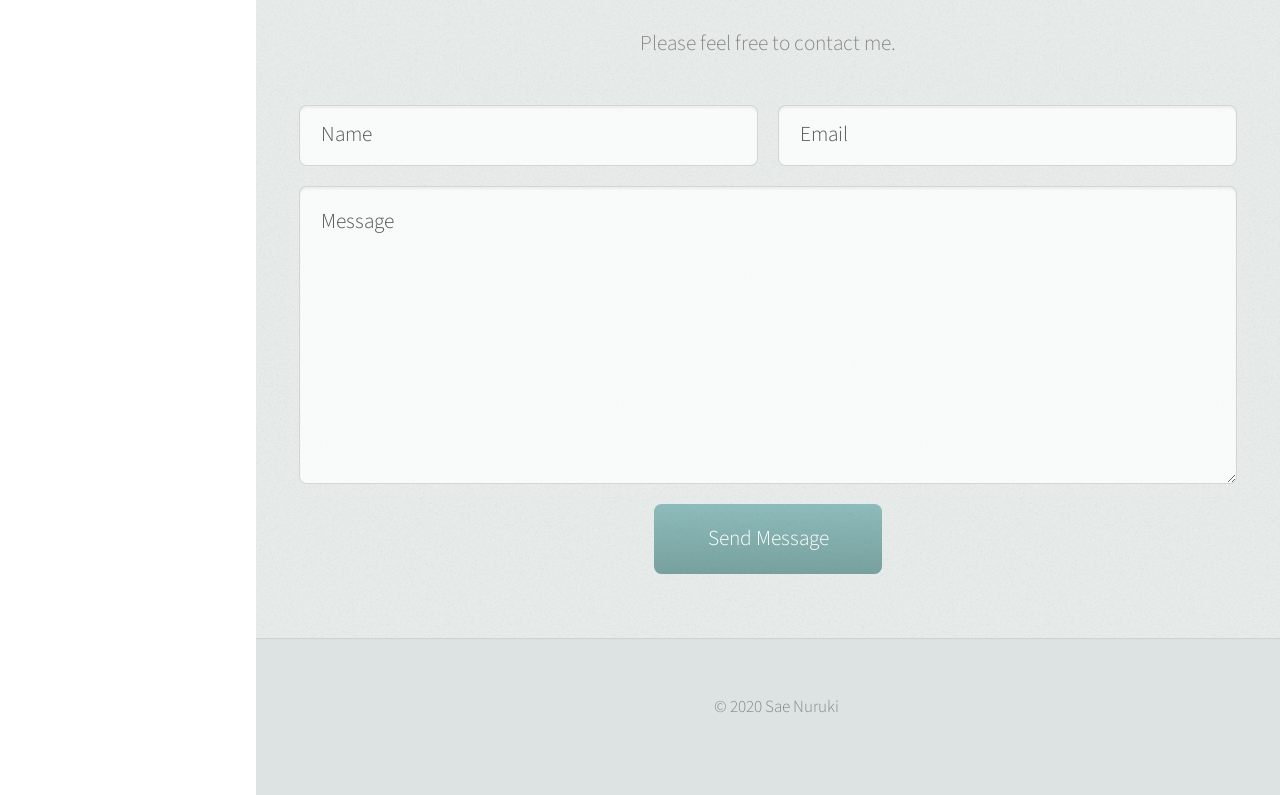
==== commit 31a73803: "add CV" ====
--- a/index.html
+++ b/index.html
@@ -1,15 +1,11 @@
 <!DOCTYPE HTML>
-<!--
-	Prologue by HTML5 UP
-	html5up.net | @ajlkn
-	Free for personal and commercial use under the CCA 3.0 license (html5up.net/license)
--->
 <html>
 	<head>
-		<title>Prologue by HTML5 UP</title>
+		<title>Sae Nuruki</title>
 		<meta charset="utf-8" />
 		<meta name="viewport" content="width=device-width, initial-scale=1, user-scalable=no" />
 		<link rel="stylesheet" href="assets/css/main.css" />
+		<link rel="icon" href="https://saenuruki.com/images/favicon-32.ico" />
 	</head>
 	<body class="is-preload">
 
@@ -20,7 +16,7 @@
 
 					<!-- Logo -->
 						<div id="logo">
-							<span class="image avatar48"><img src="images/profile.png" alt="" /></span>
+							<span class="image avatar48"><img src="https://saenuruki.com/images/profile.png" alt="" /></span>
 							<h1 id="title">Sae Nuruki</h1>
 							<p>Global ML Evangelist</p>
 						</div>
@@ -60,8 +56,8 @@
 						<div class="container">
 
 							<header>
-								<h2 class="alt">Hi! I'm <strong>Sae Nuruki</strong>, </br>Global Machine Learning Evangelist.</h2>
-								<p>"Turning ideas into Reality."</p>
+								<h2 class="alt"><strong>Hi! I'm Sae Nuruki, </br>Global Machine Learning Evangelist.</strong></h2>
+								<p></strong>"Turning ideas into Reality."</strong></p>
 							</header>
 
 							<!-- <footer>
@@ -84,13 +80,13 @@
 							<div class="row">
 								<div class="col-4 col-12-mobile">
 									<article class="item">
-										<a href="#" class="image fit"><img src="images/JourneyNote.png" alt="" /></a>
+										<a href="https://www.facebook.com/groups/600278874029776/" class="image fit"><img src="https://saenuruki.com/images/JourneyNote.png" alt="" /></a>
 										<header>
 											<h3>JourneyNote</h3>
 										</header>
 									</article>
 									<article class="item">
-										<a href="https://apps.apple.com/jp/app/evangvitaldata/id1497444016" class="image fit"><img src="images/EvangVital.png" alt="" /></a>
+										<a href="https://apps.apple.com/jp/app/evangvitaldata/id1497444016" class="image fit"><img src="https://saenuruki.com/images/EvangVital.png" alt="" /></a>
 										<header>
 											<h3>OSS Google App Service API architecture</h3>
 										</header>
@@ -98,13 +94,13 @@
 								</div>
 								<div class="col-4 col-12-mobile">
 									<article class="item">
-										<a href="#" class="image fit"><img src="images/JunctionSingapore.png" alt="" /></a>
+										<a href="https://github.com/saenuruki/JunctionSingapore2019" class="image fit"><img src="https://saenuruki.com/images/JunctionSingapore.png" alt="" /></a>
 										<header>
 											<h3>Engaged EC service with AR</h3>
 										</header>
 									</article>
 									<article class="item">
-										<a href="https://apps.apple.com/jp/app/evang%E8%8B%B1%E8%AA%9E/id1412606819" class="image fit"><img src="images/EvangEng.png" alt="" /></a>
+										<a href="https://apps.apple.com/jp/app/evang%E8%8B%B1%E8%AA%9E/id1412606819" class="image fit"><img src="https://saenuruki.com/images/EvangEng.png" alt="" /></a>
 										<header>
 											<h3>Voice Recognition App to develop language skill</h3>
 										</header>
@@ -112,13 +108,13 @@
 								</div>
 								<div class="col-4 col-12-mobile">
 									<article class="item">
-										<a href="https://apps.apple.com/jp/app/evangmap/id1386195133" class="image fit"><img src="images/EvangMap.png" alt="" /></a>
+										<a href="https://apps.apple.com/jp/app/evangmap/id1386195133" class="image fit"><img src="https://saenuruki.com/images/EvangMap.png" alt="" /></a>
 										<header>
 											<h3>Image Recognition App for detecting shooted location</h3>
 										</header>
 									</article>
 									<article class="item">
-										<a href="https://devpost.com/software/travel-quest" class="image fit"><img src="images/junction2019.JPG" alt="" /></a>
+										<a href="https://devpost.com/software/travel-quest" class="image fit"><img src="https://saenuruki.com/images/junction2019.JPG" alt="" /></a>
 										<header>
 											<h3>Junction Tokyo 2019</br>Finalist</h3>
 										</header>
@@ -137,7 +133,7 @@
 								<h2>About Me</h2>
 							</header>
 
-							<a href="#" class="image featured"><img src="images/aboutme.png" alt="" /></a>
+							<a href="#" class="image featured"><img src="https://saenuruki.com/images/aboutme.png" alt="" /></a>
 
 							<p>I'm Software Engineer with 5 years of experience in solving customer issues.</br>
 							Strong abilities to build mobile applications (via iOS and Swift) and back-end infrastructure (via AWS and GCP).</br>
@@ -157,12 +153,12 @@
 
 							<p>Please feel free to contact me.</p>
 
-							<form method="post" action="mailto:sae.tokodai@gmail.com" enctype="text/plain">
+							<form onsubmit="sendEmail()">
 								<div class="row">
-									<div class="col-6 col-12-mobile"><input type="text" name="name" placeholder="Name" /></div>
-									<div class="col-6 col-12-mobile"><input type="text" name="email" placeholder="Email" /></div>
+									<div class="col-6 col-12-mobile"><input type="text" id="name" placeholder="Name" required/></div>
+									<div class="col-6 col-12-mobile"><input type="text" id="email" placeholder="Email" required/></div>
 									<div class="col-12">
-										<textarea name="message" placeholder="Message"></textarea>
+										<textarea id="message" placeholder="Message"></textarea>
 									</div>
 									<div class="col-12">
 										<input type="submit" value="Send Message" />
@@ -180,7 +176,7 @@
 
 				<!-- Copyright -->
 					<ul class="copyright">
-						<li>&copy; Untitled. All rights reserved.</li><li>Design: <a href="http://html5up.net">HTML5 UP</a></li>
+						<li>&copy; 2020 Sae Nuruki</li>
 					</ul>
 
 			</div>
@@ -193,6 +189,24 @@
 			<script src="assets/js/breakpoints.min.js"></script>
 			<script src="assets/js/util.js"></script>
 			<script src="assets/js/main.js"></script>
+			<script>
+				function sendEmail () {
+				    // 入力フォームの値を取得
+				    var name = document.getElementById("name").value;
+				    var email = document.getElementById("email").value;
+				    var message = document.getElementById("message").value;
+			      	fetch('https://u5syop6lme.execute-api.us-east-1.amazonaws.com/prod/submit', {
+			        	method: 'POST',
+			        	headers: {
+							'Content-Type': 'application/json; charset=utf-8',
+						},	
+			        	// body: JSON.stringify({ name, email, message })
+			        	body: JSON.stringify({ "name": name, "email": email, "message": message })
+			      	})
+			      	.then(data => alert(data)) // JSON-string from `response.json()` call
+  					.catch(error => alert(error));
+			    }
+			</script>
 
 	</body>
 </html>
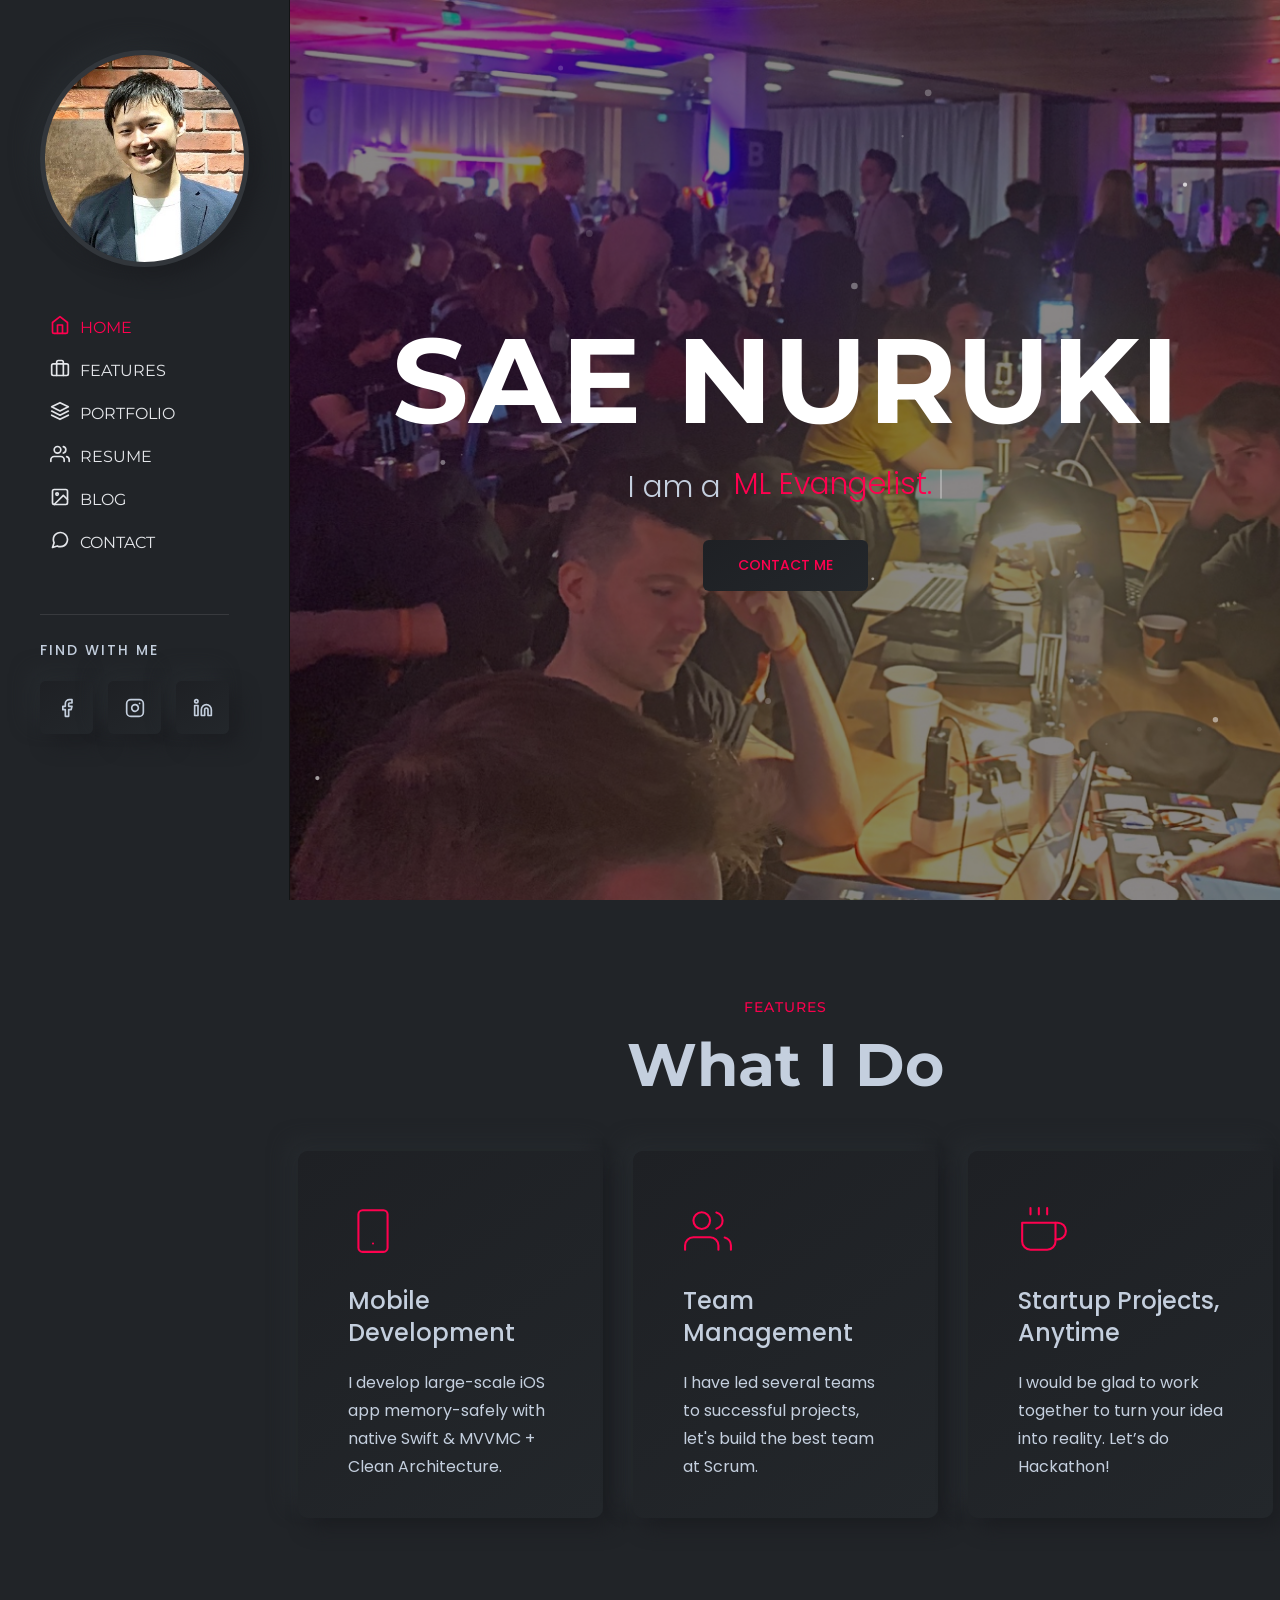
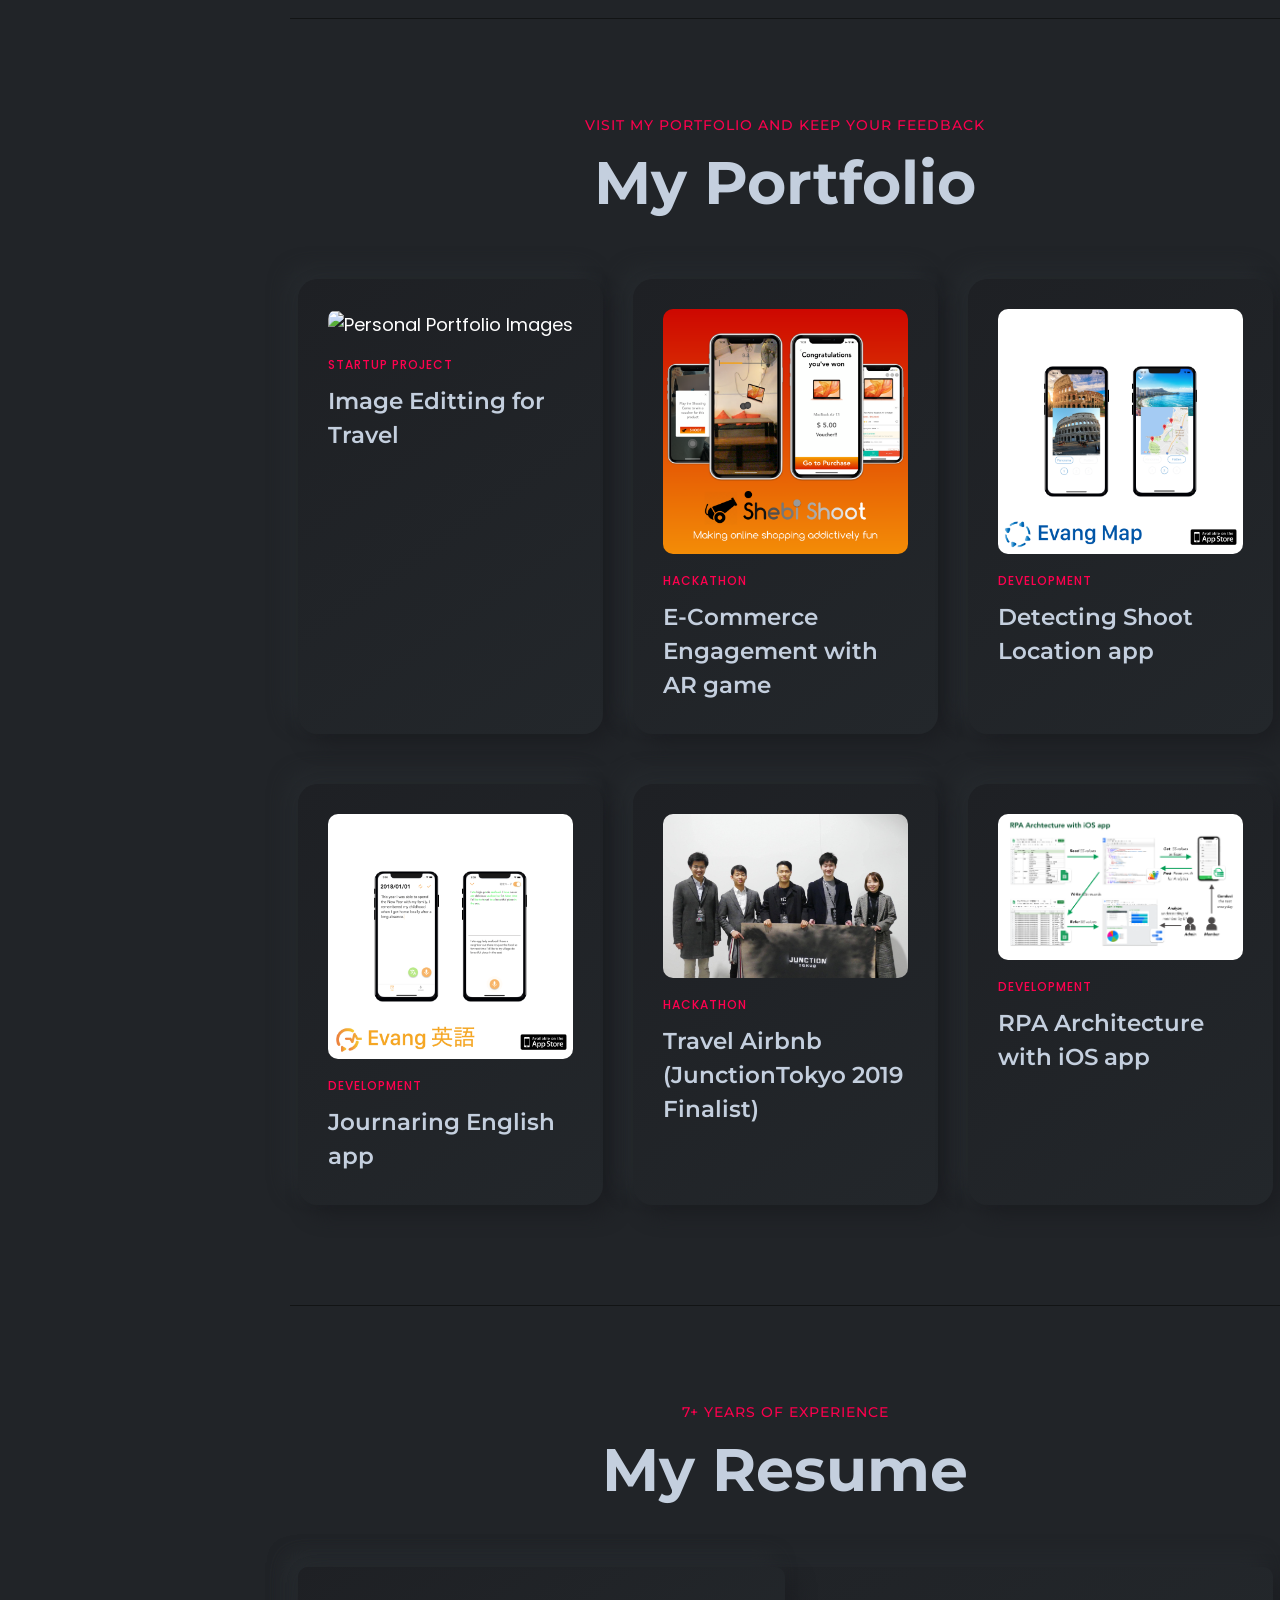
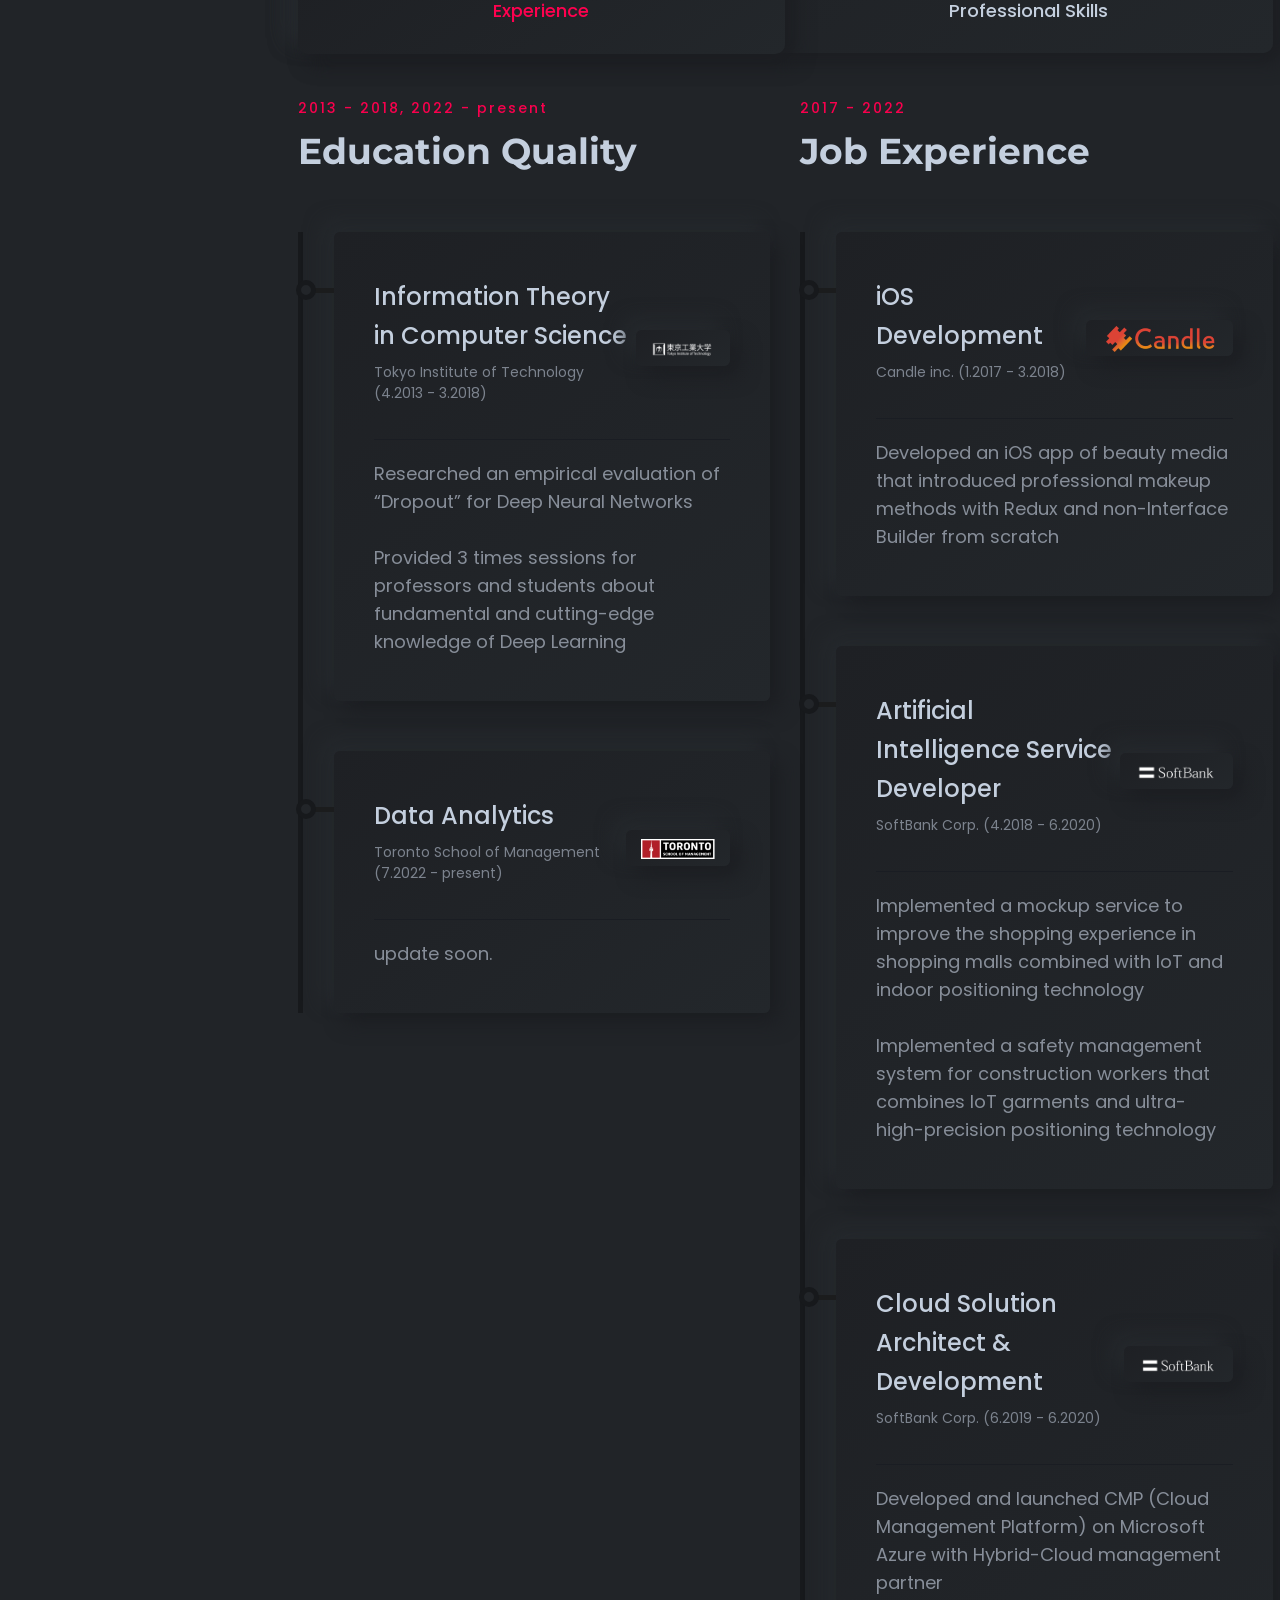
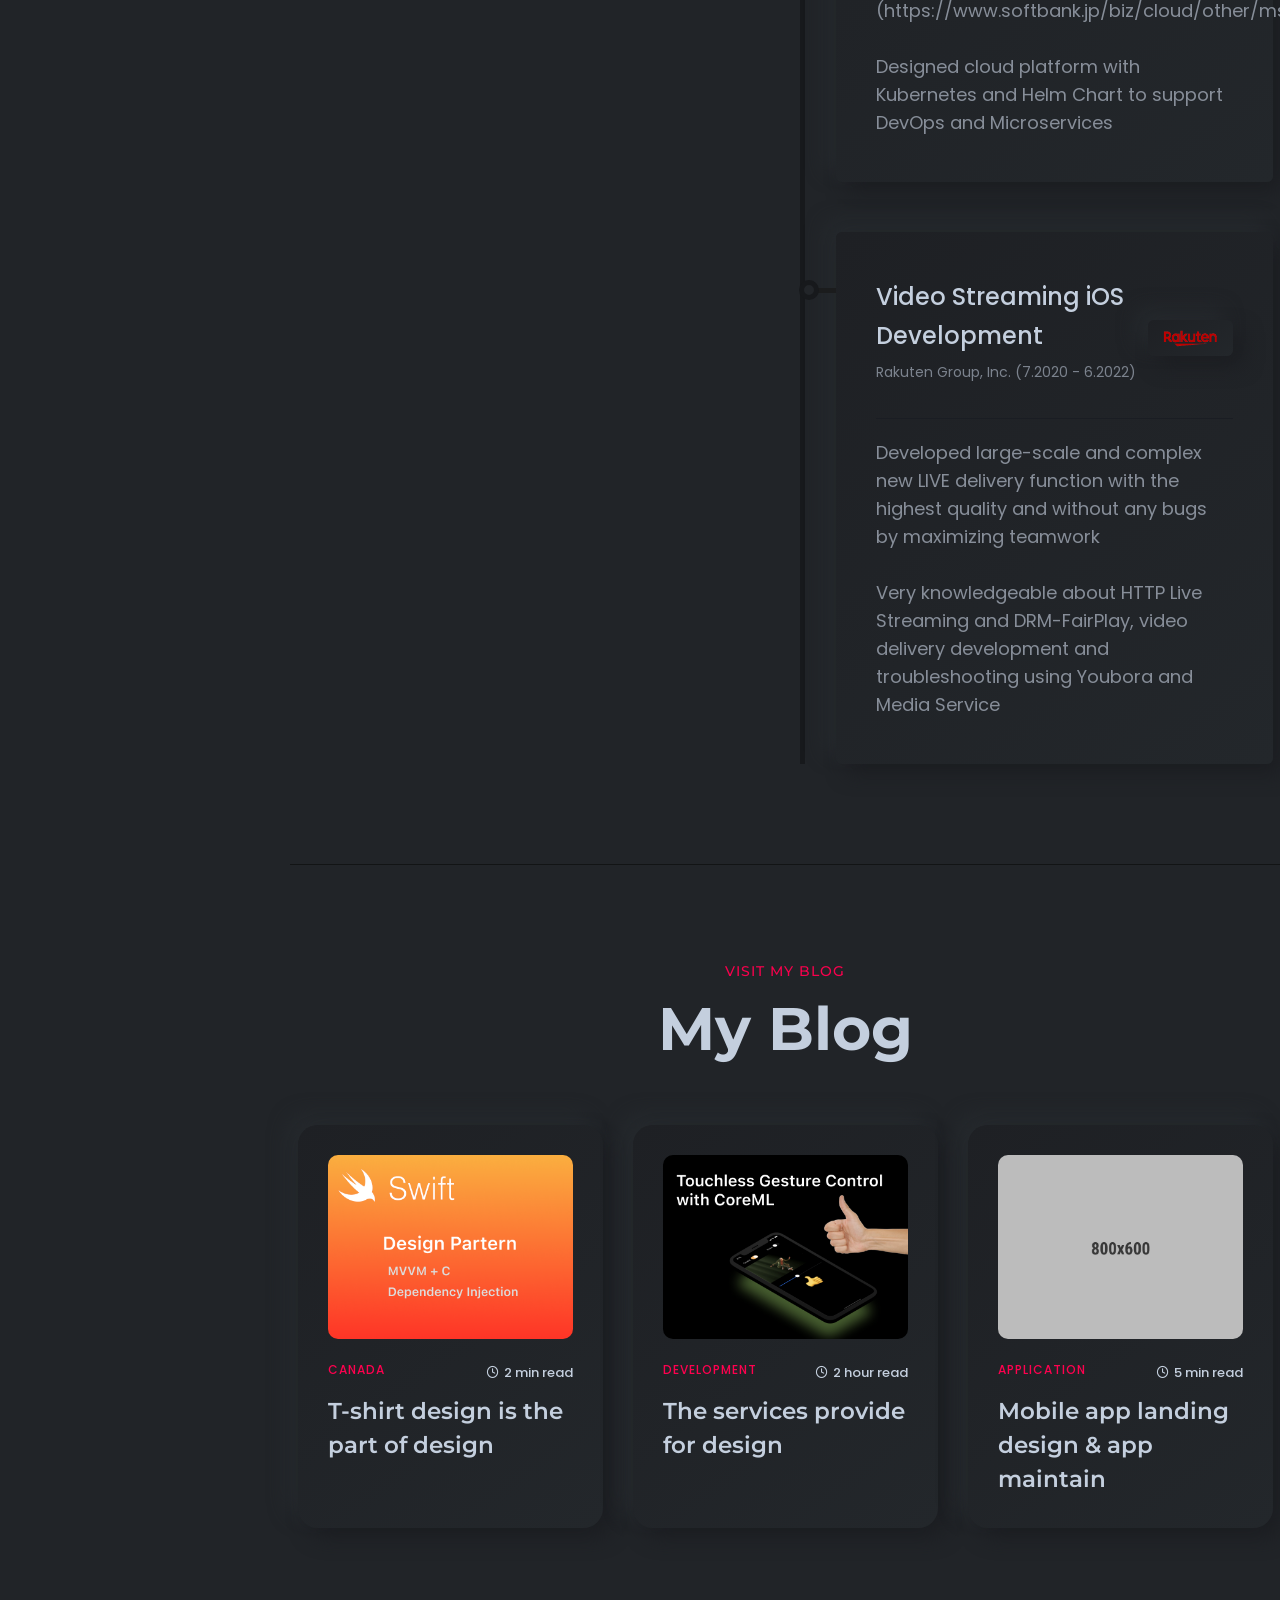
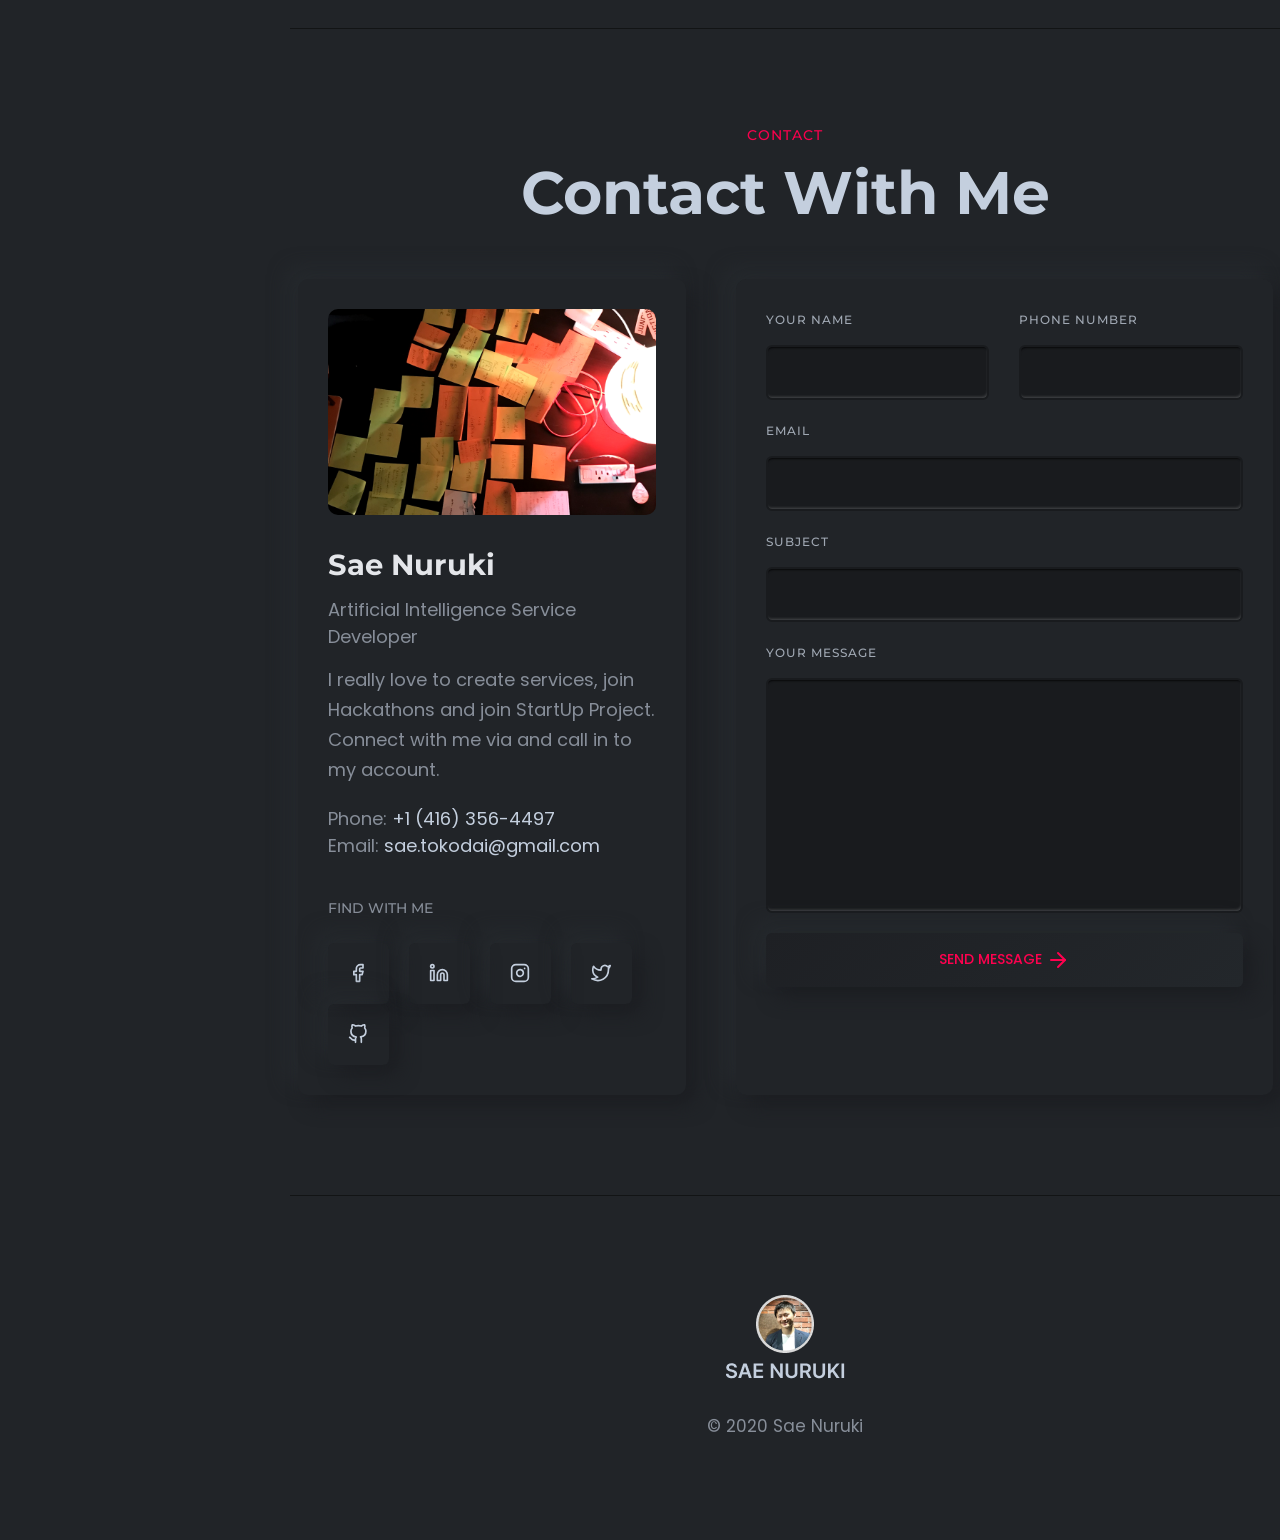
==== commit 3be27fdd: "update new portfolio" ====
--- a/index.html
+++ b/index.html
@@ -1,212 +1,1969 @@
-<!DOCTYPE HTML>
-<html>
-	<head>
-		<title>Sae Nuruki</title>
-		<meta charset="utf-8" />
-		<meta name="viewport" content="width=device-width, initial-scale=1, user-scalable=no" />
-		<link rel="stylesheet" href="assets/css/main.css" />
-		<link rel="icon" href="https://saenuruki.com/images/favicon-32.ico" />
-	</head>
-	<body class="is-preload">
-
-		<!-- Header -->
-			<div id="header">
-
-				<div class="top">
-
-					<!-- Logo -->
-						<div id="logo">
-							<span class="image avatar48"><img src="https://saenuruki.com/images/profile.png" alt="" /></span>
-							<h1 id="title">Sae Nuruki</h1>
-							<p>Global ML Evangelist</p>
-						</div>
-
-					<!-- Nav -->
-						<nav id="nav">
-							<ul>
-								<li><a href="#top" id="top-link"><span class="icon solid fa-home">Intro</span></a></li>
-								<li><a href="#portfolio" id="portfolio-link"><span class="icon solid fa-th">Portfolio</span></a></li>
-								<li><a href="#about" id="about-link"><span class="icon solid fa-user">About Me</span></a></li>
-								<li><a href="#contact" id="contact-link"><span class="icon solid fa-envelope">Contact</span></a></li>
-							</ul>
-						</nav>
-
-				</div>
-
-				<div class="bottom">
-
-					<!-- Social Icons -->
-						<ul class="icons">
-							<li><a href="https://twitter.com/arventurist" class="icon brands fa-twitter"><span class="label">Twitter</span></a></li>
-							<li><a href="https://www.facebook.com/sae.nuruki/" class="icon brands fa-facebook-f"><span class="label">Facebook</span></a></li>
-							<li><a href="https://github.com/saenuruki" class="icon brands fa-github"><span class="label">Github</span></a></li>
-							<li><a href="https://www.linkedin.com/in/saenuruki/" class="icon brands fa-linkedin-in"><span class="label">LinkedIn</span></a></li>
-							<li><a href="https://www.instagram.com/saenuruki" class="icon brands fa-instagram"><span class="label">Instagram</span></a></li>
-						</ul>
-
-				</div>
-
-			</div>
-
-		<!-- Main -->
-			<div id="main">
-
-				<!-- Intro -->
-					<section id="top" class="one dark cover">
-						<div class="container">
-
-							<header>
-								<h2 class="alt"><strong>Hi! I'm Sae Nuruki, </br>Global Machine Learning Evangelist.</strong></h2>
-								<p></strong>"Turning ideas into Reality."</strong></p>
-							</header>
-
-							<!-- <footer>
-								<a href="#portfolio" class="button scrolly">Magna Aliquam</a>
-							</footer> -->
-
-						</div>
-					</section>
-
-				<!-- Portfolio -->
-					<section id="portfolio" class="two">
-						<div class="container">
-
-							<header>
-								<h2>Portfolio</h2>
-							</header>
-
-							<p>I really love to create services, join Hackathons and join StartUp Project. Here are some my projects.</p>
-
-							<div class="row">
-								<div class="col-4 col-12-mobile">
-									<article class="item">
-										<a href="https://www.facebook.com/groups/600278874029776/" class="image fit"><img src="https://saenuruki.com/images/JourneyNote.png" alt="" /></a>
-										<header>
-											<h3>JourneyNote</h3>
-										</header>
-									</article>
-									<article class="item">
-										<a href="https://apps.apple.com/jp/app/evangvitaldata/id1497444016" class="image fit"><img src="https://saenuruki.com/images/EvangVital.png" alt="" /></a>
-										<header>
-											<h3>OSS Google App Service API architecture</h3>
-										</header>
-									</article>
-								</div>
-								<div class="col-4 col-12-mobile">
-									<article class="item">
-										<a href="https://github.com/saenuruki/JunctionSingapore2019" class="image fit"><img src="https://saenuruki.com/images/JunctionSingapore.png" alt="" /></a>
-										<header>
-											<h3>Engaged EC service with AR</h3>
-										</header>
-									</article>
-									<article class="item">
-										<a href="https://apps.apple.com/jp/app/evang%E8%8B%B1%E8%AA%9E/id1412606819" class="image fit"><img src="https://saenuruki.com/images/EvangEng.png" alt="" /></a>
-										<header>
-											<h3>Voice Recognition App to develop language skill</h3>
-										</header>
-									</article>
-								</div>
-								<div class="col-4 col-12-mobile">
-									<article class="item">
-										<a href="https://apps.apple.com/jp/app/evangmap/id1386195133" class="image fit"><img src="https://saenuruki.com/images/EvangMap.png" alt="" /></a>
-										<header>
-											<h3>Image Recognition App for detecting shooted location</h3>
-										</header>
-									</article>
-									<article class="item">
-										<a href="https://devpost.com/software/travel-quest" class="image fit"><img src="https://saenuruki.com/images/junction2019.JPG" alt="" /></a>
-										<header>
-											<h3>Junction Tokyo 2019</br>Finalist</h3>
-										</header>
-									</article>
-								</div>
-							</div>
-
-						</div>
-					</section>
-
-				<!-- About Me -->
-					<section id="about" class="three">
-						<div class="container">
-
-							<header>
-								<h2>About Me</h2>
-							</header>
-
-							<a href="#" class="image featured"><img src="https://saenuruki.com/images/aboutme.png" alt="" /></a>
-
-							<p>I'm Software Engineer with 5 years of experience in solving customer issues.</br>
-							Strong abilities to build mobile applications (via iOS and Swift) and back-end infrastructure (via AWS and GCP).</br>
-							Excellent skills to design and implement production-level cloud services using AWS ecosystem.</br>
-							Proficient in Machine Learning, Predictive Modelling and Recommender System.</p>
-
-						</div>
-					</section>
-
-				<!-- Contact -->
-					<section id="contact" class="four">
-						<div class="container">
-
-							<header>
-								<h2>Contact</h2>
-							</header>
-
-							<p>Please feel free to contact me.</p>
-
-							<form onsubmit="sendEmail()">
-								<div class="row">
-									<div class="col-6 col-12-mobile"><input type="text" id="name" placeholder="Name" required/></div>
-									<div class="col-6 col-12-mobile"><input type="text" id="email" placeholder="Email" required/></div>
-									<div class="col-12">
-										<textarea id="message" placeholder="Message"></textarea>
-									</div>
-									<div class="col-12">
-										<input type="submit" value="Send Message" />
-									</div>
-								</div>
-							</form>
-
-						</div>
-					</section>
-
-			</div>
-
-		<!-- Footer -->
-			<div id="footer">
-
-				<!-- Copyright -->
-					<ul class="copyright">
-						<li>&copy; 2020 Sae Nuruki</li>
-					</ul>
-
-			</div>
-
-		<!-- Scripts -->
-			<script src="assets/js/jquery.min.js"></script>
-			<script src="assets/js/jquery.scrolly.min.js"></script>
-			<script src="assets/js/jquery.scrollex.min.js"></script>
-			<script src="assets/js/browser.min.js"></script>
-			<script src="assets/js/breakpoints.min.js"></script>
-			<script src="assets/js/util.js"></script>
-			<script src="assets/js/main.js"></script>
-			<script>
-				function sendEmail () {
-				    // 入力フォームの値を取得
-				    var name = document.getElementById("name").value;
-				    var email = document.getElementById("email").value;
-				    var message = document.getElementById("message").value;
-			      	fetch('https://u5syop6lme.execute-api.us-east-1.amazonaws.com/prod/submit', {
-			        	method: 'POST',
-			        	headers: {
-							'Content-Type': 'application/json; charset=utf-8',
-						},	
-			        	// body: JSON.stringify({ name, email, message })
-			        	body: JSON.stringify({ "name": name, "email": email, "message": message })
-			      	})
-			      	.then(data => alert(data)) // JSON-string from `response.json()` call
-  					.catch(error => alert(error));
-			    }
-			</script>
-
-	</body>
-</html>+<!DOCTYPE html>
+
+<html lang="en">
+  <head>
+    <meta charset="utf-8">
+    <!-- <meta name="viewport" content="width=device-width, initial-scale=1"> -->
+    <meta http-equiv="x-ua-compatible" content="ie=edge">
+    <title>Sae Nuruki</title>
+    <meta name="robots" content="noindex, follow" />
+    <meta name="description" content="">
+    <meta name="viewport" content="width=device-width, initial-scale=1, shrink-to-fit=no">
+    <!-- Favicon -->
+    <link rel="shortcut icon" type="image/x-icon" href="assets/images/favicon.ico">
+    <!-- CSS 
+    ============================================ -->
+    <link rel="stylesheet" href="assets/css/vendor/bootstrap.min.css">
+    <link rel="stylesheet" href="assets/css/vendor/slick.css">
+    <link rel="stylesheet" href="assets/css/vendor/slick-theme.css">
+    <link rel="stylesheet" href="assets/css/vendor/aos.css">
+    <link rel="stylesheet" href="assets/css/plugins/feature.css">
+    <!-- Style css -->
+    <link rel="stylesheet" href="assets/css/style.css">
+
+    <!-- update the version number as needed -->
+    <script defer src="/__/firebase/9.9.0/firebase-app-compat.js"></script>
+    <!-- include only the Firebase features as you need -->
+    <script defer src="/__/firebase/9.9.0/firebase-auth-compat.js"></script>
+    <script defer src="/__/firebase/9.9.0/firebase-database-compat.js"></script>
+    <script defer src="/__/firebase/9.9.0/firebase-firestore-compat.js"></script>
+    <script defer src="/__/firebase/9.9.0/firebase-functions-compat.js"></script>
+    <script defer src="/__/firebase/9.9.0/firebase-messaging-compat.js"></script>
+    <script defer src="/__/firebase/9.9.0/firebase-storage-compat.js"></script>
+    <script defer src="/__/firebase/9.9.0/firebase-analytics-compat.js"></script>
+    <script defer src="/__/firebase/9.9.0/firebase-remote-config-compat.js"></script>
+    <script defer src="/__/firebase/9.9.0/firebase-performance-compat.js"></script>
+    <!-- 
+      initialize the SDK after all desired features are loaded, set useEmulator to false
+      to avoid connecting the SDK to running emulators.
+    -->
+    <script defer src="/__/firebase/init.js?useEmulator=true"></script>
+  </head>
+
+  <body class="template-color-1 home-sticky spybody" data-spy="scroll" data-bs-target=".navbar-example2" data-offset="150">
+
+    <!-- start Header area -->
+    <div class="d-none d-xl-block">
+        <header class="rn-header-area d-flex align-items-start flex-column left-header-style">
+            <div class="logo-area">
+                <img src="assets/images/logo/profile_face.JPG" alt="personal-logo">
+            </div>
+            <nav id="sideNavs" class="mainmenu-nav navbar-example2 onepagenav">
+                <ul class="primary-menu nav nav-pills">
+                    <li class="nav-item current"><a class="nav-link smoth-animation-two" href="#home"><i
+                                data-feather="home"></i> Home</a></li>
+                    <li class="nav-item"><a class="nav-link smoth-animation-two" href="#features"> <i
+                                data-feather="briefcase"></i>Features</a></li>
+                    <li class="nav-item"><a class="nav-link smoth-animation-two" href="#portfolio"><i
+                                data-feather="layers"></i>Portfolio</a></li>
+                    <li class="nav-item"><a class="nav-link smoth-animation-two" href="#resume"><i
+                                data-feather="users"></i>Resume</a></li>
+                    <li class="nav-item"><a class="nav-link smoth-animation-two" href="#blog"><i
+                                data-feather="image"></i>blog</a></li>
+                    <li class="nav-item"><a class="nav-link smoth-animation-two" href="#contacts"><i
+                                data-feather="message-circle"></i>Contact</a></li>
+                </ul>
+            </nav>
+            <div class="footer">
+                <div class="social-share-style-1">
+                    <span class="title">find with me</span>
+                    <ul class="social-share d-flex liststyle">
+                        <li class="facebook"><a href="https://www.facebook.com/sae.nuruki"><svg xmlns="http://www.w3.org/2000/svg" width="24" height="24" viewBox="0 0 24 24" fill="none" stroke="currentColor" stroke-width="2" stroke-linecap="round" stroke-linejoin="round" class="feather feather-facebook">
+                                    <path d="M18 2h-3a5 5 0 0 0-5 5v3H7v4h3v8h4v-8h3l1-4h-4V7a1 1 0 0 1 1-1h3z"></path>
+                                </svg></a>
+                        </li>
+                        <li class="instagram"><a href="https://www.instagram.com/saenuruki"><svg xmlns="http://www.w3.org/2000/svg" width="24" height="24" viewBox="0 0 24 24" fill="none" stroke="currentColor" stroke-width="2" stroke-linecap="round" stroke-linejoin="round" class="feather feather-instagram">
+                                    <rect x="2" y="2" width="20" height="20" rx="5" ry="5"></rect>
+                                    <path d="M16 11.37A4 4 0 1 1 12.63 8 4 4 0 0 1 16 11.37z"></path>
+                                    <line x1="17.5" y1="6.5" x2="17.51" y2="6.5"></line>
+                                </svg></a>
+                        </li>
+                        <li class="linkedin"><a href="https://www.linkedin.com/in/saenuruki"><svg xmlns="http://www.w3.org/2000/svg" width="24" height="24" viewBox="0 0 24 24" fill="none" stroke="currentColor" stroke-width="2" stroke-linecap="round" stroke-linejoin="round" class="feather feather-linkedin">
+                                    <path d="M16 8a6 6 0 0 1 6 6v7h-4v-7a2 2 0 0 0-2-2 2 2 0 0 0-2 2v7h-4v-7a6 6 0 0 1 6-6z">
+                                    </path>
+                                    <rect x="2" y="9" width="4" height="12"></rect>
+                                    <circle cx="4" cy="4" r="2"></circle>
+                                </svg></a>
+                        </li>
+                    </ul>
+                </div>
+            </div>
+        </header>
+    </div>
+    <!-- start Header area end -->
+
+    <!-- Header Mobile Bar  -->
+    <div class="header-style-2 d-block d-xl-none">
+        <div class="row align-items-center">
+            <div class="col-6">
+                <div class="logo">
+                    <a href="#">
+                        <img src="assets/images/logo/logo.png" alt="Logo">
+                    </a>
+                </div>
+            </div>
+            <div class="col-6">
+                <div class="header-right text-end">
+                    <div class="hamberger-menu">
+                        <i id="menuBtn" class="feather-menu humberger-menu"></i>
+                    </div>
+                </div>
+            </div>
+        </div>
+    </div>
+    <!-- Header Mobile Bar  -->
+
+    <!-- Start Popup Mobile Menu  -->
+    <div class="popup-mobile-menu">
+        <div class="inner">
+            <div class="menu-top">
+                <div class="menu-header">
+                    <div class="logo" href="#">
+                        <img src="assets/images/logo/logo-circle.png" alt="Personal Portfolio">
+                    </div>
+                    <div class="close-button">
+                        <button class="close-menu-activation close"><i data-feather="x"></i></button>
+                    </div>
+                </div>
+                <p class="discription">Hi! Thank you for coming this site!</p>
+            </div>
+            <div class="content">
+                <ul class="primary-menu nav nav-pills onepagenav">
+                    <li class="nav-item current"><a class="nav-link smoth-animation-two" href="#home">Home</a></li>
+                    <li class="nav-item"><a class="nav-link smoth-animation-two" href="#features">Features</a></li>
+                    <li class="nav-item"><a class="nav-link smoth-animation-two" href="#portfolio">Portfolio</a></li>
+                    <li class="nav-item"><a class="nav-link smoth-animation-two" href="#resume">Resume</a></li>
+                    <li class="nav-item"><a class="nav-link smoth-animation-two" href="#blog">blog</a></li>
+                    <li class="nav-item"><a class="nav-link smoth-animation-two" href="#contacts">Contact</a></li>
+                </ul>
+                <!-- social sharea area -->
+                <div class="social-share-style-1 mt--40">
+                    <span class="title">find with me</span>
+                    <ul class="social-share d-flex liststyle">
+                        <li class="facebook"><a href="https://www.facebook.com/sae.nuruki"><svg xmlns="http://www.w3.org/2000/svg" width="24" height="24" viewBox="0 0 24 24" fill="none" stroke="currentColor" stroke-width="2" stroke-linecap="round" stroke-linejoin="round" class="feather feather-facebook">
+                                    <path d="M18 2h-3a5 5 0 0 0-5 5v3H7v4h3v8h4v-8h3l1-4h-4V7a1 1 0 0 1 1-1h3z"></path>
+                                </svg></a>
+                        </li>
+                        <li class="instagram"><a href="https://www.instagram.com/saenuruki"><svg xmlns="http://www.w3.org/2000/svg" width="24" height="24" viewBox="0 0 24 24" fill="none" stroke="currentColor" stroke-width="2" stroke-linecap="round" stroke-linejoin="round" class="feather feather-instagram">
+                                    <rect x="2" y="2" width="20" height="20" rx="5" ry="5"></rect>
+                                    <path d="M16 11.37A4 4 0 1 1 12.63 8 4 4 0 0 1 16 11.37z"></path>
+                                    <line x1="17.5" y1="6.5" x2="17.51" y2="6.5"></line>
+                                </svg></a>
+                        </li>
+                        <li class="linkedin"><a href="https://www.linkedin.com/in/saenuruki"><svg xmlns="http://www.w3.org/2000/svg" width="24" height="24" viewBox="0 0 24 24" fill="none" stroke="currentColor" stroke-width="2" stroke-linecap="round" stroke-linejoin="round" class="feather feather-linkedin">
+                                    <path d="M16 8a6 6 0 0 1 6 6v7h-4v-7a2 2 0 0 0-2-2 2 2 0 0 0-2 2v7h-4v-7a6 6 0 0 1 6-6z">
+                                    </path>
+                                    <rect x="2" y="9" width="4" height="12"></rect>
+                                    <circle cx="4" cy="4" r="2"></circle>
+                                </svg></a>
+                        </li>
+                    </ul>
+                </div>
+                <!-- end -->
+            </div>
+        </div>
+    </div>
+    <!-- End Popup Mobile Menu  -->
+
+    <main class="page-wrapper-two">
+
+        <!-- start slider area -->
+        <section id="home" class="slider-style-6 web-developer height--100 rn-section-gap align-items-center with-particles bg_image bg_image--11" data-black-overlay="5">
+            <div id="particles-js"></div>
+            <div class="wrapper">
+                <div class="container">
+                    <div class="row">
+                        <div class="banner-inner text-center">
+                            <h1 class="fs--100">SAE NURUKI</h1>
+                            <!-- type headline start-->
+                            <span class="cd-headline clip is-full-width">
+                                <span>I am a</span>
+                            <!-- ROTATING TEXT -->
+                            <span class="cd-words-wrapper">
+                                    <b class="is-visible">ML Evangelist.</b>
+                                    <b class="is-hidden">Mobile Developer.</b>
+                                    <b class="is-hidden">Hackathon Lover.</b>
+                                </span>
+                            </span>
+                            <!-- type headline end -->
+                            <div class="button-area">
+                                <a class="rn-btn shadow-none" href="#contacts"><span>CONTACT ME</span></a>
+                            </div>
+                        </div>
+                    </div>
+                </div>
+            </div>
+        </section>
+        <!-- start slider area End -->
+
+        <!-- Start Service Area -->
+        <div class="rn-service-area rn-section-gap " id="features">
+            <div class="container">
+                <div class="row">
+                    <div class="col-lg-12">
+                        <div class="section-title text-center" data-aos="fade-up" data-aos-duration="500" data-aos-delay="100" data-aos-once="true">
+                            <span class="subtitle">Features</span>
+                            <h2 class="title">What I Do</h2>
+                        </div>
+                    </div>
+                </div>
+                <div class="row row--25 mt_md--10 mt_sm--10">
+
+                    <!-- Start Single Service -->
+                    <div data-aos="fade-up" data-aos-duration="500" data-aos-delay="100" data-aos-once="true" class="col-lg-6 col-xl-4 col-md-6 col-sm-12 col-12 mt--50 mt_md--30 mt_sm--30">
+                        <div class="rn-service">
+                            <div class="inner">
+                                <div class="icon">
+                                    <i data-feather="smartphone"></i>
+                                </div>
+                                <div class="content">
+                                    <h4 class="title"><a href="#">Mobile Development</a></h4>
+                                    <p class="description">I develop large-scale iOS app memory-safely with native Swift & MVVMC + Clean Architecture.</p>
+                                </div>
+                            </div>
+                            <!-- <a class="over-link" href="#"></a> -->
+                        </div>
+                    </div>
+                    <!-- End SIngle Service -->
+                    <!-- Start Single Service -->
+                    <div data-aos="fade-up" data-aos-duration="500" data-aos-delay="300" data-aos-once="true" class="col-lg-6 col-xl-4 col-md-6 col-sm-12 col-12 mt--50 mt_md--30 mt_sm--30">
+                        <div class="rn-service">
+                            <div class="inner">
+                                <div class="icon">
+                                    <i data-feather="users"></i>
+                                </div>
+                                <div class="content">
+                                    <h4 class="title"><a href="#">Team Management</a></h4>
+                                    <p class="description">I have led several teams to successful projects, let's build the best team at Scrum.</p>
+                                </div>
+                            </div>
+                            <!-- <a class="over-link" href="#"></a> -->
+                        </div>
+                    </div>
+                    <!-- End SIngle Service -->
+                    <!-- Start Single Service -->
+                    <div data-aos="fade-up" data-aos-duration="500" data-aos-delay="500" data-aos-once="true" class="col-lg-6 col-xl-4 col-md-6 col-sm-12 col-12 mt--50 mt_md--30 mt_sm--30">
+                        <div class="rn-service">
+                            <div class="inner">
+                                <div class="icon">
+                                    <i data-feather="coffee"></i>
+                                </div>
+                                <div class="content">
+                                    <h4 class="title"><a href="#">Startup Projects, Anytime</a></h4>
+                                    <p class="description">I would be glad to work together to turn your idea into reality. Let’s do Hackathon!</p>
+                                </div>
+                            </div>
+                            <!-- <a class="over-link" href="#"></a> -->
+                        </div>
+                    </div>
+                    <!-- End SIngle Service -->
+
+                </div>
+            </div>
+        </div>
+        <!-- End Service Area  -->
+
+        <!-- Start Portfolio Area -->
+        <div class="rn-portfolio-area rn-section-gap section-separator" id="portfolio">
+            <div class="container">
+                <div class="row">
+                    <div class="col-lg-12">
+                        <div data-aos="fade-up" data-aos-duration="500" data-aos-delay="100" data-aos-once="true" class="section-title text-center">
+                            <span class="subtitle">Visit my portfolio and keep your feedback</span>
+                            <h2 class="title">My Portfolio</h2>
+                        </div>
+                    </div>
+                </div>
+
+                <div class="row row--25 mt--10 mt_md--10 mt_sm--10">
+                    <!-- Start Single Portfolio -->
+                    <div data-aos="fade-up" data-aos-delay="100" data-aos-once="true" class="col-lg-6 col-xl-4 col-md-6 col-12 mt--50 mt_md--30 mt_sm--30">
+                        <div class="rn-portfolio" data-bs-toggle="modal" data-bs-target="#portofolioModalCenter01">
+                            <div class="inner">
+                                <div class="thumbnail">
+                                    <a href="javascript:void(0)">
+                                        <img src="assets/images/portfolio/JourneyNote.png" alt="Personal Portfolio Images">
+                                    </a>
+                                </div>
+                                <div class="content">
+                                    <div class="category-info">
+                                        <div class="category-list">
+                                            <a href="javascript:void(0)">Startup Project</a>
+                                        </div>
+                                    </div>
+                                    <h4 class="title"><a href="javascript:void(0)">Image Editting for Travel<i
+                                                class="feather-arrow-up-right"></i></a></h4>
+                                </div>
+                            </div>
+                        </div>
+                    </div>
+                    <!-- End Single Portfolio -->
+
+                    <!-- Start Single Portfolio -->
+                    <div data-aos="fade-up" data-aos-delay="300" data-aos-once="true" class="col-lg-6 col-xl-4 col-md-6 col-12 mt--50 mt_md--30 mt_sm--30">
+                        <div class="rn-portfolio" data-bs-toggle="modal" data-bs-target="#portofolioModalCenter02">
+                            <div class="inner">
+                                <div class="thumbnail">
+                                    <a href="javascript:void(0)">
+                                        <img src="assets/images/portfolio/JunctionSingapore.png" alt="Personal Portfolio Images">
+                                    </a>
+                                </div>
+                                <div class="content">
+                                    <div class="category-info">
+                                        <div class="category-list">
+                                            <a href="javascript:void(0)">Hackathon</a>
+                                        </div>
+                                    </div>
+                                    <h4 class="title"><a href="javascript:void(0)">E-Commerce Engagement with AR game<i class="feather-arrow-up-right"></i></a></h4>
+                                </div>
+                            </div>
+                        </div>
+                    </div>
+                    <!-- End Single Portfolio -->
+
+                    <!-- Start Single Portfolio -->
+                    <div data-aos="fade-up" data-aos-delay="500" data-aos-once="true" class="col-lg-6 col-xl-4 col-md-6 col-12 mt--50 mt_md--30 mt_sm--30">
+                        <div class="rn-portfolio" data-bs-toggle="modal" data-bs-target="#portofolioModalCenter03">
+                            <div class="inner">
+                                <div class="thumbnail">
+                                    <a href="javascript:void(0)">
+                                        <img src="assets/images/portfolio/EvangMap.png" alt="Personal Portfolio Images">
+                                    </a>
+                                </div>
+                                <div class="content">
+                                    <div class="category-info">
+                                        <div class="category-list">
+                                            <a href="javascript:void(0)">Development</a>
+                                        </div>
+                                    </div>
+                                    <h4 class="title"><a href="javascript:void(0)">Detecting Shoot Location app
+                                            <i class="feather-arrow-up-right"></i></a></h4>
+                                </div>
+                            </div>
+                        </div>
+                    </div>
+                    <!-- End Single Portfolio -->
+                    <!-- Start Single Portfolio -->
+                    <div data-aos="fade-up" data-aos-delay="100" data-aos-once="true" class="col-lg-6 col-xl-4 col-md-6 col-12 mt--50 mt_md--30 mt_sm--30">
+                        <div class="rn-portfolio" data-bs-toggle="modal" data-bs-target="#portofolioModalCenter04">
+                            <div class="inner">
+                                <div class="thumbnail">
+                                    <a href="javascript:void(0)">
+                                        <img src="assets/images/portfolio/EvangEng.png" alt="Personal Portfolio Images">
+                                    </a>
+                                </div>
+                                <div class="content">
+                                    <div class="category-info">
+                                        <div class="category-list">
+                                            <a href="javascript:void(0)">Development</a>
+                                        </div>
+                                    </div>
+                                    <h4 class="title"><a href="javascript:void(0)">Journaring English app<i
+                                                class="feather-arrow-up-right"></i></a></h4>
+                                </div>
+                            </div>
+                        </div>
+                    </div>
+                    <!-- End Single Portfolio -->
+
+                    <!-- Start Single Portfolio -->
+                    <div data-aos="fade-up" data-aos-delay="300" data-aos-once="true" class="col-lg-6 col-xl-4 col-md-6 col-12 mt--50 mt_md--30 mt_sm--30">
+                        <div class="rn-portfolio" data-bs-toggle="modal" data-bs-target="#portofolioModalCenter05">
+                            <div class="inner">
+                                <div class="thumbnail">
+                                    <a href="javascript:void(0)">
+                                        <img src="assets/images/portfolio/junction2019.JPG" alt="Personal Portfolio Images">
+                                    </a>
+                                </div>
+                                <div class="content">
+                                    <div class="category-info">
+                                        <div class="category-list">
+                                            <a href="javascript:void(0)">Hackathon</a>
+                                        </div>
+                                    </div>
+                                    <h4 class="title"><a href="javascript:void(0)">Travel Airbnb (JunctionTokyo 2019 Finalist)<i class="feather-arrow-up-right"></i></a></h4>
+                                </div>
+                            </div>
+                        </div>
+                    </div>
+                    <!-- End Single Portfolio -->
+
+                    <!-- Start Single Portfolio -->
+                    <div data-aos="fade-up" data-aos-delay="500" data-aos-once="true" class="col-lg-6 col-xl-4 col-md-6 col-12 mt--50 mt_md--30 mt_sm--30">
+                        <div class="rn-portfolio" data-bs-toggle="modal" data-bs-target="#portofolioModalCenter06">
+                            <div class="inner">
+                                <div class="thumbnail">
+                                    <a href="javascript:void(0)">
+                                        <img src="assets/images/portfolio/EvangVital.png" alt="Personal Portfolio Images">
+                                    </a>
+                                </div>
+                                <div class="content">
+                                    <div class="category-info">
+                                        <div class="category-list">
+                                            <a href="javascript:void(0)">Development</a>
+                                        </div>
+                                    </div>
+                                    <h4 class="title"><a href="javascript:void(0)">RPA Architecture with iOS app
+                                            <i class="feather-arrow-up-right"></i></a></h4>
+                                </div>
+                            </div>
+                        </div>
+                    </div>
+                    <!-- End Single Portfolio -->
+                </div>
+            </div>
+        </div>
+        <!-- End portfolio Area -->
+
+        <!-- Start Resume Area -->
+        <div class="rn-resume-area rn-section-gap section-separator" id="resume">
+            <div class="container">
+                <div class="row">
+                    <div class="col-lg-12">
+                        <div class="section-title text-center">
+                            <span class="subtitle">7+ Years of Experience</span>
+                            <h2 class="title">My Resume</h2>
+                        </div>
+                    </div>
+                </div>
+                <div class="row mt--45">
+                    <div class="col-lg-12">
+                        <ul class="rn-nav-list nav nav-tabs" id="myTabs" role="tablist">
+                            <li class="nav-item">
+                                <a class="nav-link active" id="experience-tab" data-bs-toggle="tab" href="#experience" role="tab" aria-controls="experience" aria-selected="true">experience</a>
+                            </li>
+                            <li class="nav-item">
+                                <a class="nav-link" id="professional-tab" data-bs-toggle="tab" href="#professional" role="tab" aria-controls="professional" aria-selected="false">professional
+                                    Skills</a>
+                            </li>
+                        </ul>
+
+                        <!-- Start Tab Content Wrapper  -->
+                        <div class="rn-nav-content tab-content" id="myTabContents">
+                            <!-- Start Single Tab  -->
+                            <div class="tab-pane show active fade single-tab-area" id="education" role="tabpanel" aria-labelledby="education-tab">
+                                <div class="personal-experience-inner mt--40">
+                                    <div class="row">
+                                        <!-- Start Skill List Area  -->
+                                        <div class="col-lg-6 col-md-12 col-12">
+                                            <div class="content">
+                                                <span class="subtitle">2013 - 2018, 2022 - present</span>
+                                                <h4 class="maintitle">Education Quality</h4>
+                                                <div class="experience-list">
+
+                                                    <!-- Start Single List  -->
+                                                    <div class="resume-single-list">
+                                                        <div class="inner">
+                                                            <div class="heading">
+                                                                <div class="title">
+                                                                    <h4>Information Theory in Computer Science</h4>
+                                                                    <span>Tokyo Institute of Technology (4.2013 - 3.2018)</span>
+                                                                </div>
+                                                                <div class="date-of-time">
+                                                                    <a href="https://www.titech.ac.jp">
+                                                                        <img src="assets/images/resume/career_titech.png" alt="Resume Education Images">
+                                                                    </a>
+                                                                </div>
+                                                            </div>
+                                                            <p class="description">
+                                                                Researched an empirical evaluation of “Dropout” for Deep Neural Networks<br><br>
+                                                                Provided 3 times sessions for professors and students about fundamental and cutting-edge knowledge of Deep Learning
+                                                            </p>
+                                                        </div>
+                                                    </div>
+                                                    <!-- End Single List  -->
+
+                                                    <!-- Start Single List  -->
+                                                    <div class="resume-single-list">
+                                                        <div class="inner">
+                                                            <div class="heading">
+                                                                <div class="title">
+                                                                    <h4>Data Analytics</h4>
+                                                                    <span>Toronto School of Management (7.2022 - present)</span>
+                                                                </div>
+                                                                <div class="date-of-time">
+                                                                    <a href="https://www.torontosom.ca">
+                                                                        <img src="assets/images/resume/career_tsom.png" alt="Resume Education Images">
+                                                                    </a>
+                                                                </div>
+                                                            </div>
+                                                            <p class="description">update soon.</p>
+                                                        </div>
+                                                    </div>
+                                                    <!-- End Single List  -->
+                                                </div>
+                                            </div>
+                                        </div>
+                                        <!-- End Skill List Area  -->
+
+                                        <!-- Start Skill List Area 2nd  -->
+                                        <div class="col-lg-6 col-md-12 col-12 mt_md--60 mt_sm--60">
+                                            <div class="content">
+                                                <span class="subtitle">2017 - 2022</span>
+                                                <h4 class="maintitle">Job Experience</h4>
+                                                <div class="experience-list">
+
+                                                    <!-- Start Single List  -->
+                                                    <div class="resume-single-list">
+                                                        <div class="inner">
+                                                            <div class="heading">
+                                                                <div class="title">
+                                                                    <h4>iOS Development</h4>
+                                                                    <span>Candle inc. (1.2017 - 3.2018)</span>
+                                                                </div>
+                                                                <div class="date-of-time">
+                                                                    <a href="#">
+                                                                        <img src="assets/images/resume/career_candle.png" alt="Resume Job Images">
+                                                                    </a>
+                                                                </div>
+                                                            </div>
+                                                            <p class="description">Developed an iOS app of beauty media that introduced professional makeup methods with Redux and non-Interface Builder from scratch</p>
+                                                        </div>
+                                                    </div>
+                                                    <!-- End Single List  -->
+
+                                                    <!-- Start Single List  -->
+                                                    <div class="resume-single-list">
+                                                        <div class="inner">
+                                                            <div class="heading">
+                                                                <div class="title">
+                                                                    <h4>Artificial Intelligence Service Developer</h4>
+                                                                    <span>SoftBank Corp. (4.2018 - 6.2020)</span>
+                                                                </div>
+                                                                <div class="date-of-time">
+                                                                    <a href="https://www.softbank.jp">
+                                                                        <img src="assets/images/resume/career_sb.png" alt="Resume Job Images">
+                                                                    </a>
+                                                                </div>
+                                                            </div>
+                                                            <p class="description">
+                                                                Implemented a mockup service to improve the shopping experience in shopping malls combined with IoT and indoor positioning technology<br><br>
+                                                                Implemented a safety management system for construction workers that combines IoT garments and ultra-high-precision positioning technology
+                                                            </p>
+                                                        </div>
+                                                    </div>
+                                                    <!-- End Single List  -->
+
+                                                    <!-- Start Single List  -->
+                                                    <div class="resume-single-list">
+                                                        <div class="inner">
+                                                            <div class="heading">
+                                                                <div class="title">
+                                                                    <h4>Cloud Solution Architect & Development</h4>
+                                                                    <span>SoftBank Corp. (6.2019 - 6.2020)</span>
+                                                                </div>
+                                                                <div class="date-of-time">
+                                                                    <a href="https://www.softbank.jp">
+                                                                        <img src="assets/images/resume/career_sb.png" alt="Resume Job Images">
+                                                                    </a>
+                                                                </div>
+                                                            </div>
+                                                            <p class="description">
+                                                                Developed and launched CMP (Cloud Management Platform) on Microsoft Azure with Hybrid-Cloud management partner
+                                                                (https://www.softbank.jp/biz/cloud/other/msp)<br><br>
+                                                                Designed cloud platform with Kubernetes and Helm Chart to support DevOps and Microservices
+                                                            </p>
+                                                        </div>
+                                                    </div>
+                                                    <!-- End Single List  -->
+
+                                                    <!-- Start Single List  -->
+                                                    <div class="resume-single-list">
+                                                        <div class="inner">
+                                                            <div class="heading">
+                                                                <div class="title">
+                                                                    <h4>Video Streaming iOS Development</h4>
+                                                                    <span>Rakuten Group, Inc. (7.2020 - 6.2022)</span>
+                                                                </div>
+                                                                <div class="date-of-time">
+                                                                    <a href="https://corp.rakuten.co.jp">
+                                                                        <img src="assets/images/resume/career_rakuten.png" alt="Resume Job Images">
+                                                                    </a>
+                                                                </div>
+                                                            </div>
+                                                            <p class="description">
+                                                                Developed large-scale and complex new LIVE delivery function with the highest quality and without any bugs by maximizing teamwork<br><br>
+                                                                Very knowledgeable about HTTP Live Streaming and DRM-FairPlay, video delivery development and troubleshooting using Youbora and Media Service
+                                                            </p>
+                                                        </div>
+                                                    </div>
+                                                    <!-- End Single List  -->
+
+                                                </div>
+                                            </div>
+                                        </div>
+                                        <!-- End Skill List Area  -->
+                                    </div>
+                                </div>
+                            </div>
+                            <!-- End Single Tab  -->
+
+                            <!-- Start Single Tab  -->
+                            <div class="tab-pane fade " id="professional" role="tabpanel" aria-labelledby="professional-tab">
+                                <div class="personal-experience-inner mt--40">
+                                    <div class="row row--40">
+
+                                        <!-- Start Single Progressbar  -->
+                                        <div class="col-lg-6 col-md-6 col-12">
+                                            <div class="progress-wrapper">
+                                                <div class="content">
+                                                    <span class="subtitle">Features</span>
+                                                    <h4 class="maintitle">Business Skill</h4>
+                                                    <!-- Start Single Progress Charts -->
+                                                    <div class="progress-charts">
+                                                        <h6 class="heading heading-h6">PROBLEM SOLVING</h6>
+                                                        <div class="progress">
+                                                            <div class="progress-bar wow fadeInLeft" data-wow-duration="0.5s" data-wow-delay=".3s" role="progressbar" style="width: 91%" aria-valuenow="85" aria-valuemin="0" aria-valuemax="100"><span
+                                                            class="percent-label">91%</span></div>
+                                                        </div>
+                                                    </div>
+                                                    <!-- End Single Progress Charts -->
+
+                                                    <!-- Start Single Progress Charts -->
+                                                    <div class="progress-charts">
+                                                        <h6 class="heading heading-h6">EMPATHY</h6>
+                                                        <div class="progress">
+                                                            <div class="progress-bar wow fadeInLeft" data-wow-duration="0.6s" data-wow-delay=".4s" role="progressbar" style="width: 95%" aria-valuenow="85" aria-valuemin="0" aria-valuemax="100"><span
+                                                            class="percent-label">95%</span></div>
+                                                        </div>
+                                                    </div>
+                                                    <!-- End Single Progress Charts -->
+
+                                                    <!-- Start Single Progress Charts -->
+                                                    <div class="progress-charts">
+                                                        <h6 class="heading heading-h6">FLEXIBILITY</h6>
+                                                        <div class="progress">
+                                                            <div class="progress-bar wow fadeInLeft" data-wow-duration="0.7s" data-wow-delay=".5s" role="progressbar" style="width: 84%" aria-valuenow="85" aria-valuemin="0" aria-valuemax="100"><span
+                                                            class="percent-label">84%</span></div>
+                                                        </div>
+                                                    </div>
+                                                    <!-- End Single Progress Charts -->
+
+                                                    <!-- Start Single Progress Charts -->
+                                                    <div class="progress-charts">
+                                                        <h6 class="heading heading-h6">PRESENTATION</h6>
+                                                        <div class="progress">
+                                                            <div class="progress-bar wow fadeInLeft" data-wow-duration="0.8s" data-wow-delay=".6s" role="progressbar" style="width: 80%" aria-valuenow="85" aria-valuemin="0" aria-valuemax="100"><span
+                                                            class="percent-label">80%</span></div>
+                                                        </div>
+                                                    </div>
+                                                    <!-- End Single Progress Charts -->
+
+                                                    <!-- Start Single Progress Charts -->
+                                                    <div class="progress-charts">
+                                                        <h6 class="heading heading-h6">TEAMWORK</h6>
+                                                        <div class="progress">
+                                                            <div class="progress-bar wow fadeInLeft" data-wow-duration="0.9s" data-wow-delay=".7s" role="progressbar" style="width: 96%" aria-valuenow="85" aria-valuemin="0" aria-valuemax="100"><span
+                                                            class="percent-label">96%</span></div>
+                                                        </div>
+                                                    </div>
+                                                    <!-- End Single Progress Charts -->
+
+                                                </div>
+                                            </div>
+                                        </div>
+                                        <!-- End Single Progressbar  -->
+
+                                        <!-- Start Single Progressbar  -->
+                                        <div class="col-lg-6 col-md-6 col-12 mt_sm--60">
+                                            <div class="progress-wrapper">
+                                                <div class="content">
+                                                    <span class="subtitle">Features</span>
+                                                    <h4 class="maintitle">Development Skill</h4>
+                                                    <!-- Start Single Progress Charts -->
+                                                    <div class="progress-charts">
+                                                        <h6 class="heading heading-h6">MOBILE DEVELOPMENT (Swift, Xcode)</h6>
+                                                        <div class="progress">
+                                                            <div class="progress-bar wow fadeInLeft" data-wow-duration="0.5s" data-wow-delay=".3s" role="progressbar" style="width: 92%" aria-valuenow="85" aria-valuemin="0" aria-valuemax="100"><span
+                                                            class="percent-label">92%</span></div>
+                                                        </div>
+                                                    </div>
+                                                    <!-- End Single Progress Charts -->
+
+                                                    <!-- Start Single Progress Charts -->
+                                                    <div class="progress-charts">
+                                                        <h6 class="heading heading-h6">VIDEO STREAMING (HLS, DRM)</h6>
+                                                        <div class="progress">
+                                                            <div class="progress-bar wow fadeInLeft" data-wow-duration="0.6s" data-wow-delay=".4s" role="progressbar" style="width: 80%" aria-valuenow="85" aria-valuemin="0" aria-valuemax="100"><span
+                                                            class="percent-label">80%</span></div>
+                                                        </div>
+                                                    </div>
+                                                    <!-- End Single Progress Charts -->
+
+                                                    <!-- Start Single Progress Charts -->
+                                                    <div class="progress-charts">
+                                                        <h6 class="heading heading-h6">MACHINE LEARNING</h6>
+                                                        <div class="progress">
+                                                            <div class="progress-bar wow fadeInLeft" data-wow-duration="0.7s" data-wow-delay=".5s" role="progressbar" style="width: 68%" aria-valuenow="85" aria-valuemin="0" aria-valuemax="100"><span
+                                                            class="percent-label">68%</span></div>
+                                                        </div>
+                                                    </div>
+                                                    <!-- End Single Progress Charts -->
+
+                                                    <!-- Start Single Progress Charts -->
+                                                    <div class="progress-charts">
+                                                        <h6 class="heading heading-h6">CLOUD DEVELOPMENT (AWS, AZURE, GCP)</h6>
+                                                        <div class="progress">
+                                                            <div class="progress-bar wow fadeInLeft" data-wow-duration="0.8s" data-wow-delay=".6s" role="progressbar" style="width: 76%" aria-valuenow="85" aria-valuemin="0" aria-valuemax="100"><span
+                                                            class="percent-label">76%</span></div>
+                                                        </div>
+                                                    </div>
+                                                    <!-- End Single Progress Charts -->
+
+                                                    <!-- Start Single Progress Charts -->
+                                                    <div class="progress-charts">
+                                                        <h6 class="heading heading-h6">SCRUM</h6>
+                                                        <div class="progress">
+                                                            <div class="progress-bar wow fadeInLeft" data-wow-duration="0.9s" data-wow-delay=".7s" role="progressbar" style="width: 93%" aria-valuenow="85" aria-valuemin="0" aria-valuemax="100"><span
+                                                            class="percent-label">93%</span></div>
+                                                        </div>
+                                                    </div>
+                                                    <!-- End Single Progress Charts -->
+
+                                                </div>
+                                            </div>
+                                        </div>
+                                        <!-- End Single Progressbar  -->
+
+                                    </div>
+                                </div>
+                            </div>
+                            <!-- End Single Tab  -->
+
+                            <!-- Start Single Tab  -->
+                            <div class="tab-pane fade" id="experience" role="tabpanel" aria-labelledby="experience-tab">
+                                <div class="personal-experience-inner mt--40">
+                                    <div class="row">
+                                        <!-- Start Skill List Area  -->
+                                        <div class="col-lg-6 col-md-12 col-12">
+                                            <div class="content">
+                                                <span class="subtitle">2013 - 2018, 2022 - present</span>
+                                                <h4 class="maintitle">Education Quality</h4>
+                                                <div class="experience-list">
+
+                                                    <!-- Start Single List  -->
+                                                    <div class="resume-single-list">
+                                                        <div class="inner">
+                                                            <div class="heading">
+                                                                <div class="title">
+                                                                    <h4>Information Theory in Computer Science</h4>
+                                                                    <span>Tokyo Institute of Technology (4.2013 - 3.2018)</span>
+                                                                </div>
+                                                                <div class="date-of-time">
+                                                                    <a href="https://www.titech.ac.jp">
+                                                                        <img src="assets/images/resume/career_titech.png" alt="Resume Education Images">
+                                                                    </a>
+                                                                </div>
+                                                            </div>
+                                                            <p class="description">
+                                                                Researched an empirical evaluation of “Dropout” for Deep Neural Networks<br><br>
+                                                                Provided 3 times sessions for professors and students about fundamental and cutting-edge knowledge of Deep Learning
+                                                            </p>
+                                                        </div>
+                                                    </div>
+                                                    <!-- End Single List  -->
+
+                                                    <!-- Start Single List  -->
+                                                    <div class="resume-single-list">
+                                                        <div class="inner">
+                                                            <div class="heading">
+                                                                <div class="title">
+                                                                    <h4>Data Analytics</h4>
+                                                                    <span>Toronto School of Management (7.2022 - present)</span>
+                                                                </div>
+                                                                <div class="date-of-time">
+                                                                    <a href="https://www.torontosom.ca">
+                                                                        <img src="assets/images/resume/career_tsom.png" alt="Resume Education Images">
+                                                                    </a>
+                                                                </div>
+                                                            </div>
+                                                            <p class="description">Update soon.</p>
+                                                        </div>
+                                                    </div>
+                                                    <!-- End Single List  -->
+                                                </div>
+                                            </div>
+                                        </div>
+                                        <!-- End Skill List Area  -->
+
+                                        <!-- Start Skill List Area 2nd  -->
+                                        <div class="col-lg-6 col-md-12 col-12 mt_md--60 mt_sm--60">
+                                            <div class="content">
+                                                <span class="subtitle">2017 - 2022</span>
+                                                <h4 class="maintitle">Job Experience</h4>
+                                                <div class="experience-list">
+
+                                                    <!-- Start Single List  -->
+                                                    <div class="resume-single-list">
+                                                        <div class="inner">
+                                                            <div class="heading">
+                                                                <div class="title">
+                                                                    <h4>iOS Development</h4>
+                                                                    <span>Candle inc. (1.2017 - 3.2018)</span>
+                                                                </div>
+                                                                <div class="date-of-time">
+                                                                    <a href="#">
+                                                                        <img src="assets/images/resume/career_candle.png" alt="Resume Job Images">
+                                                                    </a>
+                                                                </div>
+                                                            </div>
+                                                            <p class="description">Developed an iOS app of beauty media that introduced professional makeup methods with Redux and non-Interface Builder from scratch</p>
+                                                        </div>
+                                                    </div>
+                                                    <!-- End Single List  -->
+
+                                                    <!-- Start Single List  -->
+                                                    <div class="resume-single-list">
+                                                        <div class="inner">
+                                                            <div class="heading">
+                                                                <div class="title">
+                                                                    <h4>Artificial Intelligence Service Developer</h4>
+                                                                    <span>SoftBank Corp. (4.2018 - 6.2020)</span>
+                                                                </div>
+                                                                <div class="date-of-time">
+                                                                    <a href="https://www.softbank.jp">
+                                                                        <img src="assets/images/resume/career_sb.png" alt="Resume Job Images">
+                                                                    </a>
+                                                                </div>
+                                                            </div>
+                                                            <p class="description">
+                                                                Implemented a mockup service to improve the shopping experience in shopping malls combined with IoT and indoor positioning technology<br><br>
+                                                                Implemented a safety management system for construction workers that combines IoT garments and ultra-high-precision positioning technology
+                                                        </div>
+                                                    </div>
+                                                    <!-- End Single List  -->
+
+                                                    <!-- Start Single List  -->
+                                                    <div class="resume-single-list">
+                                                        <div class="inner">
+                                                            <div class="heading">
+                                                                <div class="title">
+                                                                    <h4>Cloud Solution Architect & Development</h4>
+                                                                    <span>SoftBank Corp. (6.2019 - 6.2020)</span>
+                                                                </div>
+                                                                <div class="date-of-time">
+                                                                    <a href="https://www.softbank.jp">
+                                                                        <img src="assets/images/resume/career_sb.png" alt="Resume Job Images">
+                                                                    </a>
+                                                                </div>
+                                                            </div>
+                                                            <p class="description">
+                                                                Developed and launched CMP (Cloud Management Platform) on Microsoft Azure with Hybrid-Cloud management partner
+                                                                (https://www.softbank.jp/biz/cloud/other/msp)<br><br>
+                                                                Designed cloud platform with Kubernetes and Helm Chart to support DevOps and Microservices
+                                                            </p>
+                                                        </div>
+                                                    </div>
+                                                    <!-- End Single List  -->
+
+                                                    <!-- Start Single List  -->
+                                                    <div class="resume-single-list">
+                                                        <div class="inner">
+                                                            <div class="heading">
+                                                                <div class="title">
+                                                                    <h4>Video Streaming iOS Development</h4>
+                                                                    <span>Rakuten Group, Inc. (7.2020 - 6.2022)</span>
+                                                                </div>
+                                                                <div class="date-of-time">
+                                                                    <a href="https://corp.rakuten.co.jp">
+                                                                        <img src="assets/images/resume/career_rakuten.png" alt="Resume Job Images">
+                                                                    </a>
+                                                                </div>
+                                                            </div>
+                                                            <p class="description">
+                                                                Developed large-scale and complex new LIVE delivery function with the highest quality and without any bugs by maximizing teamwork<br><br>
+                                                                Very knowledgeable about HTTP Live Streaming and DRM-FairPlay, video delivery development and troubleshooting using Youbora and Media Service
+                                                            </p>
+                                                        </div>
+                                                    </div>
+                                                    <!-- End Single List  -->
+
+                                                </div>
+                                            </div>
+                                        </div>
+                                        <!-- End Skill List Area  -->
+                                    </div>
+                                </div>
+                            </div>
+                            <!-- End Single Tab  -->
+
+                            <!-- Start Single Tab  -->
+                            <div class="tab-pane fade" id="interview" role="tabpanel" aria-labelledby="interview-tab">
+                                <div class="personal-experience-inner mt--40">
+                                    <div class="row">
+                                        <!-- Start Skill List Area  -->
+                                        <div class="col-lg-6 col-md-12 col-12">
+                                            <div class="content">
+                                                <span class="subtitle">2007 - 2010</span>
+                                                <h4 class="maintitle">Company Experience</h4>
+                                                <div class="experience-list">
+                                                    <!-- Start Single List  -->
+                                                    <div data-aos="fade-up" data-aos-duration="500" data-aos-delay="300" data-aos-once="true" class="resume-single-list">
+                                                        <div class="inner">
+                                                            <div class="heading">
+                                                                <div class="title">
+                                                                    <h4>Information Theory in Computer Science</h4>
+                                                                    <span>Tokyo Institute of Technology (4.2013 - 3.2018)</span>
+                                                                </div>
+                                                                <div class="date-of-time">
+                                                                    <a href="https://www.titech.ac.jp">
+                                                                        <img src="assets/images/resume/career_titech.png" alt="Resume Education Images">
+                                                                    </a>
+                                                                </div>
+                                                            </div>
+                                                            <p class="description">
+                                                                Researched an empirical evaluation of “Dropout” for Deep Neural Networks<br><br>
+                                                                Provided 3 times sessions for professors and students about fundamental and cutting-edge knowledge of Deep Learning
+                                                            </p>
+                                                        </div>
+                                                    </div>
+                                                    <!-- End Single List  -->
+
+                                                    <!-- Start Single List  -->
+                                                    <div data-aos="fade-up" data-aos-duration="500" data-aos-delay="500" data-aos-once="true" class="resume-single-list">
+                                                        <div class="inner">
+                                                            <div class="heading">
+                                                                <div class="title">
+                                                                    <h4>Data Analytics</h4>
+                                                                    <span>Toronto School of Management (7.2022 - present)</span>
+                                                                </div>
+                                                                <div class="date-of-time">
+                                                                    <a href="https://www.torontosom.ca">
+                                                                        <img src="assets/images/resume/career_tsom.png" alt="Resume Education Images">
+                                                                    </a>
+                                                                </div>
+                                                            </div>
+                                                            <p class="description">Update soon.</p>
+                                                        </div>
+                                                    </div>
+                                                    <!-- End Single List  -->
+                                                </div>
+                                            </div>
+                                        </div>
+                                        <!-- End Skill List Area  -->
+
+                                        <!-- Start Skill List Area 2nd  -->
+                                        <div class="col-lg-6 col-md-12 col-12 mt_md--60 mt_sm--60">
+                                            <div class="content">
+                                                <span class="subtitle">2017 - 2022</span>
+                                                <h4 class="maintitle">Job Experience</h4>
+                                                <div class="experience-list">
+
+                                                    <!-- Start Single List  -->
+                                                    <div data-aos="fade-up" data-aos-duration="500" data-aos-delay="300" data-aos-once="true" class="resume-single-list">
+                                                        <div class="inner">
+                                                            <div class="heading">
+                                                                <div class="title">
+                                                                    <h4>iOS Development</h4>
+                                                                    <span>Candle inc. (1.2017 - 3.2018)</span>
+                                                                </div>
+                                                                <div class="date-of-time">
+                                                                    <a href="#">
+                                                                        <img src="assets/images/resume/career_candle.png" alt="Resume Job Images">
+                                                                    </a>
+                                                                </div>
+                                                            </div>
+                                                            <p class="description">Developed an iOS app of beauty media that introduced professional makeup methods with Redux and non-Interface Builder from scratch</p>
+                                                        </div>
+                                                    </div>
+                                                    <!-- End Single List  -->
+
+                                                    <!-- Start Single List  -->
+                                                    <div data-aos="fade-up" data-aos-duration="500" data-aos-delay="500" data-aos-once="true" class="resume-single-list">
+                                                        <div class="inner">
+                                                            <div class="heading">
+                                                                <div class="title">
+                                                                    <h4>Artificial Intelligence Service Developer</h4>
+                                                                    <span>SoftBank Corp. (4.2018 - 6.2020)</span>
+                                                                </div>
+                                                                <div class="date-of-time">
+                                                                    <a href="https://www.softbank.jp">
+                                                                        <img src="assets/images/resume/career_sb.png" alt="Resume Job Images">
+                                                                    </a>
+                                                                </div>
+                                                            </div>
+                                                            <p class="description">
+                                                                Implemented a mockup service to improve the shopping experience in shopping malls combined with IoT and indoor positioning technology<br><br>
+                                                                Implemented a safety management system for construction workers that combines IoT garments and ultra-high-precision positioning technology
+                                                        </div>
+                                                    </div>
+                                                    <!-- End Single List  -->
+
+                                                    <!-- Start Single List  -->
+                                                    <div data-aos="fade-up" data-aos-duration="500" data-aos-delay="700" data-aos-once="true" class="resume-single-list">
+                                                        <div class="inner">
+                                                            <div class="heading">
+                                                                <div class="title">
+                                                                    <h4>Cloud Solution Architect & Development</h4>
+                                                                    <span>SoftBank Corp. (6.2019 - 6.2020)</span>
+                                                                </div>
+                                                                <div class="date-of-time">
+                                                                    <a href="https://www.softbank.jp">
+                                                                        <img src="assets/images/resume/career_sb.png" alt="Resume Job Images">
+                                                                    </a>
+                                                                </div>
+                                                            </div>
+                                                            <p class="description">
+                                                                Developed and launched CMP (Cloud Management Platform) on Microsoft Azure with Hybrid-Cloud management partner
+                                                                (https://www.softbank.jp/biz/cloud/other/msp)<br><br>
+                                                                Designed cloud platform with Kubernetes and Helm Chart to support DevOps and Microservices
+                                                            </p>
+                                                        </div>
+                                                    </div>
+                                                    <!-- End Single List  -->
+
+                                                    <!-- Start Single List  -->
+                                                    <div data-aos="fade-up" data-aos-duration="500" data-aos-delay="900" data-aos-once="true" class="resume-single-list">
+                                                        <div class="inner">
+                                                            <div class="heading">
+                                                                <div class="title">
+                                                                    <h4>Video Streaming iOS Development</h4>
+                                                                    <span>Rakuten Group, Inc. (7.2020 - 6.2022)</span>
+                                                                </div>
+                                                                <div class="date-of-time">
+                                                                    <a href="https://corp.rakuten.co.jp">
+                                                                        <img src="assets/images/resume/career_rakuten.png" alt="Resume Job Images">
+                                                                    </a>
+                                                                </div>
+                                                            </div>
+                                                            <p class="description">
+                                                                Developed large-scale and complex new LIVE delivery function with the highest quality and without any bugs by maximizing teamwork<br><br>
+                                                                Very knowledgeable about HTTP Live Streaming and DRM-FairPlay, video delivery development and troubleshooting using Youbora and Media Service
+                                                            </p>
+                                                        </div>
+                                                    </div>
+                                                    <!-- End Single List  -->
+
+                                                </div>
+                                            </div>
+                                        </div>
+                                        <!-- End Skill List Area  -->
+                                    </div>
+                                </div>
+                            </div>
+                            <!-- End Single Tab  -->
+                        </div>
+                    </div>
+                </div>
+            </div>
+        </div>
+        <!-- End Resume Area -->
+        <!-- Start News Area -->
+        <div class="rn-blog-area rn-section-gap section-separator" id="blog">
+            <div class="container">
+                <div class="row">
+                    <div class="col-lg-12">
+                        <div data-aos="fade-up" data-aos-duration="500" data-aos-delay="100" data-aos-once="true" class="section-title text-center">
+                            <span class="subtitle">Visit my blog</span>
+                            <h2 class="title">My Blog</h2>
+                        </div>
+                    </div>
+                </div>
+                <div class="row row--25 mt--30 mt_md--10 mt_sm--10">
+
+                    <!-- Start Single blog -->
+                    <div data-aos="fade-up" data-aos-duration="500" data-aos-delay="100" data-aos-once="true" class="col-lg-6 col-xl-4 mt--30 col-md-6 col-sm-12 col-12 mt--30">
+                        <div class="rn-blog" data-bs-toggle="modal" data-bs-target="#blogModalCenter01">
+                            <div class="inner">
+                                <div class="thumbnail">
+                                    <a href="javascript:void(0)">
+                                        <img src="assets/images/blog/blog-01.png" alt="Personal Portfolio Images">
+                                    </a>
+                                </div>
+                                <div class="content">
+                                    <div class="category-info">
+                                        <div class="category-list">
+                                            <a href="javascript:void(0)">Canada</a>
+                                        </div>
+                                        <div class="meta">
+                                            <span><i class="feather-clock"></i> 2 min read</span>
+                                        </div>
+                                    </div>
+                                    <h4 class="title"><a href="javascript:void(0)">T-shirt design is the part of design
+                                            <i class="feather-arrow-up-right"></i></a></h4>
+                                </div>
+                            </div>
+                        </div>
+                    </div>
+                    <!-- End Single blog -->
+
+                    <!-- Start Single blog -->
+                    <div data-aos="fade-up" data-aos-duration="500" data-aos-delay="150" data-aos-once="true" class="col-lg-6 col-xl-4 mt--30 col-md-6 col-sm-12 col-12 mt--30">
+                        <div class="rn-blog" data-bs-toggle="modal" data-bs-target="#blogModalCenter02">
+                            <div class="inner">
+                                <div class="thumbnail">
+                                    <a href="javascript:void(0)">
+                                        <img src="assets/images/blog/blog-02.png" alt="Personal Portfolio Images">
+                                    </a>
+                                </div>
+                                <div class="content">
+                                    <div class="category-info">
+                                        <div class="category-list">
+                                            <a href="javascript:void(0)">Development</a>
+                                        </div>
+                                        <div class="meta">
+                                            <span><i class="feather-clock"></i> 2 hour read</span>
+                                        </div>
+                                    </div>
+                                    <h4 class="title"><a href="javascript:void(0)">The services provide for design <i
+                                        class="feather-arrow-up-right"></i></a></h4>
+                                </div>
+                            </div>
+                        </div>
+                    </div>
+                    <!-- End Single blog -->
+
+                    <!-- Start Single blog -->
+                    <div data-aos="fade-up" data-aos-duration="500" data-aos-delay="200" data-aos-once="true" class="col-lg-6 col-xl-4 mt--30 col-md-6 col-sm-12 col-12 mt--30">
+                        <div class="rn-blog" data-bs-toggle="modal" data-bs-target="#blogModalCenter03">
+                            <div class="inner">
+                                <div class="thumbnail">
+                                    <a href="javascript:void(0)">
+                                        <img src="assets/images/blog/blog-03.jpg" alt="Personal Portfolio Images">
+                                    </a>
+                                </div>
+                                <div class="content">
+                                    <div class="category-info">
+                                        <div class="category-list">
+                                            <a href="javascript:void(0)">Application</a>
+                                        </div>
+                                        <div class="meta">
+                                            <span><i class="feather-clock"></i> 5 min read</span>
+                                        </div>
+                                    </div>
+                                    <h4 class="title"><a href="javascript:void(0)">Mobile app landing design & app
+                                            maintain<i class="feather-arrow-up-right"></i></a></h4>
+                                </div>
+                            </div>
+                        </div>
+                    </div>
+                    <!-- End Single blog -->
+
+                </div>
+            </div>
+        </div>
+        <!-- ENd Mews Area -->
+        <!-- Start Contact section -->
+        <div class="rn-contact-area rn-section-gap section-separator" id="contacts">
+            <div class="container">
+                <div class="row">
+                    <div class="col-lg-12">
+                        <div class="section-title text-center">
+                            <span class="subtitle">Contact</span>
+                            <h2 class="title">Contact With Me</h2>
+                        </div>
+                    </div>
+                </div>
+
+                <div class="row mt--50 mt_md--40 mt_sm--40 mt-contact-sm">
+                    <div class="col-lg-5">
+                        <div class="contact-about-area">
+                            <div class="thumbnail">
+                                <img src="assets/images/contact/contact1.png" alt="contact-img">
+                            </div>
+                            <div class="title-area">
+                                <h4 class="title">Sae Nuruki</h4>
+                                <span>Artificial Intelligence Service Developer</span>
+                            </div>
+                            <div class="description">
+                                <p>I really love to create services, join Hackathons and join StartUp Project. Connect with me via and call in to my account.
+                                </p>
+                                <span class="phone">Phone: <a href="tel:+14163564497">+1 (416) 356-4497</a></span>
+                                <span class="mail">Email: <a href="mailto:sae.tokodai@gmail.com">sae.tokodai@gmail.com</a></span>
+                            </div>
+                            <div class="social-area">
+                                <div class="name">FIND WITH ME</div>
+                                <div class="social-icone">
+                                    <a href="https://www.facebook.com/sae.nuruki"><i data-feather="facebook"></i></a>
+                                    <a href="https://www.linkedin.com/in/saenuruki"><i data-feather="linkedin"></i></a>
+                                    <a href="https://www.instagram.com/saenuruki"><i data-feather="instagram"></i></a>
+                                    <a href="https://twitter.com/arventurist"><i data-feather="twitter"></i></a>
+                                    <a href="https://github.com/saenuruki"><i data-feather="github"></i></a>
+                                </div>
+                            </div>
+                        </div>
+                    </div>
+                    <div data-aos-delay="600" class="col-lg-7 contact-input">
+                        <div class="contact-form-wrapper">
+                            <div class="introduce">
+
+                                <form class="rnt-contact-form rwt-dynamic-form row" id="contact-form" method="POST" action="mail.php">
+
+                                    <div class="col-lg-6">
+                                        <div class="form-group">
+                                            <label for="contact-name">Your Name</label>
+                                            <input class="form-control form-control-lg" name="contact-name" id="contact-name" type="text">
+                                        </div>
+                                    </div>
+
+                                    <div class="col-lg-6">
+                                        <div class="form-group">
+                                            <label for="contact-phone">Phone Number</label>
+                                            <input class="form-control" name="contact-phone" id="contact-phone" type="text">
+                                        </div>
+                                    </div>
+
+                                    <div class="col-lg-12">
+                                        <div class="form-group">
+                                            <label for="contact-email">Email</label>
+                                            <input class="form-control form-control-sm" id="contact-email" name="contact-email" type="email">
+                                        </div>
+                                    </div>
+
+                                    <div class="col-lg-12">
+                                        <div class="form-group">
+                                            <label for="subject">subject</label>
+                                            <input class="form-control form-control-sm" id="subject" name="subject" type="text">
+                                        </div>
+                                    </div>
+
+                                    <div class="col-lg-12">
+                                        <div class="form-group">
+                                            <label for="contact-message">Your Message</label>
+                                            <textarea name="contact-message" id="contact-message" cols="30" rows="10"></textarea>
+                                        </div>
+                                    </div>
+
+                                    <div class="col-lg-12">
+                                        <button name="submit" type="submit" id="submit" class="rn-btn">
+                                            <span>SEND MESSAGE</span>
+                                            <i data-feather="arrow-right"></i>
+                                        </button>
+                                    </div>
+                                </form>
+                            </div>
+                        </div>
+                    </div>
+                </div>
+            </div>
+        </div>
+        <!-- End Contuct section -->
+
+        <!-- Start Footer Area -->
+        <div class="rn-footer-area rn-section-gap section-separator">
+            <div class="container">
+                <div class="row">
+                    <div class="col-lg-12">
+                        <div class="footer-area text-center">
+
+                            <div class="logo">
+                                <a href="#">
+                                    <img src="assets/images/logo/logo-vertical.png" alt="logo">
+                                </a>
+                            </div>
+
+                            <p class="description mt--30">© 2020 Sae Nuruki</p>
+                        </div>
+                    </div>
+                </div>
+            </div>
+        </div>
+        <!-- End Footer Area -->
+        <!-- modal area -->
+        <!-- Modal Portfolio Body area Start -->
+        <div class="modal fade" id="portofolioModalCenter01" tabindex="-1" role="dialog" aria-hidden="true">
+            <div class="modal-dialog modal-dialog-centered" role="document">
+                <div class="modal-content">
+                    <div class="modal-header">
+                        <button type="button" class="close" data-bs-dismiss="modal" aria-label="Close">
+                            <span aria-hidden="true"><i data-feather="x"></i></span>
+                        </button>
+                    </div>
+                    <div class="modal-body">
+                        <div class="row align-items-center">
+
+                            <div class="col-lg-6">
+                                <div class="portfolio-popup-thumbnail">
+                                    <div class="image">
+                                        <img class="w-100" src="assets/images/portfolio/JourneyNote.png" alt="slide">
+                                    </div>
+                                </div>
+                            </div>
+
+                            <div class="col-lg-6">
+                                <div class="text-content">
+                                    <h3>
+                                        <span>Featured - Startup Project</span> React Native app Development
+                                    </h3>
+                                    <p class="mb--30">We developed Image Editing app using React Native.</p>
+                                    <p>“I want to leave a story of my trip!" This application fulfills such wishes. Automatically create a map of your trip by simply entering the location of your travel destination. You can also share images and videos, or combine all your travels into a single world map.</p>
+                                    <div class="button-group mt--20">
+                                        <a href="https://journey-note.com" class="rn-btn">
+                                            <span>VIEW PROJECT</span>
+                                            <i data-feather="chevron-right"></i>
+                                        </a>
+                                    </div>
+
+                                </div>
+                                <!-- End of .text-content -->
+                            </div>
+                        </div>
+                        <!-- End of .row Body-->
+                    </div>
+                </div>
+            </div>
+        </div>
+        <!-- End Modal Portfolio area -->
+        <!-- Modal Portfolio Body area Start -->
+        <div class="modal fade" id="portofolioModalCenter02" tabindex="-1" role="dialog" aria-hidden="true">
+            <div class="modal-dialog modal-dialog-centered" role="document">
+                <div class="modal-content">
+                    <div class="modal-header">
+                        <button type="button" class="close" data-bs-dismiss="modal" aria-label="Close">
+                            <span aria-hidden="true"><i data-feather="x"></i></span>
+                        </button>
+                    </div>
+                    <div class="modal-body">
+                        <div class="row align-items-center">
+
+                            <div class="col-lg-6">
+                                <div class="portfolio-popup-thumbnail">
+                                    <div class="image">
+                                        <img class="w-100" src="assets/images/portfolio/JunctionSingapore.png" alt="slide">
+                                    </div>
+                                </div>
+                            </div>
+
+                            <div class="col-lg-6">
+                                <div class="text-content">
+                                    <h3>
+                                        <span>Featured - Hackathon</span> iOS App Development
+                                    </h3>
+                                    <p class="mb--30">We developed an extension on the Shopee app to achieve a new retail platform that integrates online and offline.</p>
+                                    <p>When user take a picture of the product he/she want in the store, ”Image Search” can searches for the corresponding product in Shopee. Then a function allows users to earn gift certificates by completing a game using AR technology.</p>
+                                    <div class="button-group mt--20">
+                                        <a href="https://github.com/saenuruki/JunctionSingapore2019" class="rn-btn">
+                                            <span>VIEW PROJECT</span>
+                                            <i data-feather="chevron-right"></i>
+                                        </a>
+                                    </div>
+
+                                </div>
+                                <!-- End of .text-content -->
+                            </div>
+                        </div>
+                        <!-- End of .row Body-->
+                    </div>
+                </div>
+            </div>
+        </div>
+        <!-- End Modal Portfolio area -->
+        <!-- Modal Portfolio Body area Start -->
+        <div class="modal fade" id="portofolioModalCenter03" tabindex="-1" role="dialog" aria-hidden="true">
+            <div class="modal-dialog modal-dialog-centered" role="document">
+                <div class="modal-content">
+                    <div class="modal-header">
+                        <button type="button" class="close" data-bs-dismiss="modal" aria-label="Close">
+                            <span aria-hidden="true"><i data-feather="x"></i></span>
+                        </button>
+                    </div>
+                    <div class="modal-body">
+                        <div class="row align-items-center">
+
+                            <div class="col-lg-6">
+                                <div class="portfolio-popup-thumbnail">
+                                    <div class="image">
+                                        <img class="w-100" src="assets/images/portfolio/EvangMap.png" alt="slide">
+                                    </div>
+                                </div>
+                            </div>
+
+                            <div class="col-lg-6">
+                                <div class="text-content">
+                                    <h3>
+                                        <span>Featured - Development</span> iOS (CoreML) App Development
+                                    </h3>
+                                    <p class="mb--30">I developed the service that infers shooting spots from image data using <a href="https://developer.apple.com/documentation/coreml">CoreML technology</a>. I referred to <a href="https://aws.amazon.com/jp/blogs/machine-learning/estimating-the-location-of-images-using-mxnet-and-multimedia-commons-dataset-on-aws-ec2/">AWS LocationNet</a> to create the CoreML Model.</p>
+                                    <p>Furthermore, the application is created in full scratch from UI design and icon creation.</p>
+                                    <div class="button-group mt--20">
+                                        <a href="https://apps.apple.com/jp/app/evangmap/id1386195133" class="rn-btn">
+                                            <span>VIEW PROJECT</span>
+                                            <i data-feather="chevron-right"></i>
+                                        </a>
+                                    </div>
+
+                                </div>
+                                <!-- End of .text-content -->
+                            </div>
+                        </div>
+                        <!-- End of .row Body-->
+                    </div>
+                </div>
+            </div>
+        </div>
+        <!-- End Modal Portfolio area -->
+        <!-- Modal Portfolio Body area Start -->
+        <div class="modal fade" id="portofolioModalCenter04" tabindex="-1" role="dialog" aria-hidden="true">
+            <div class="modal-dialog modal-dialog-centered" role="document">
+                <div class="modal-content">
+                    <div class="modal-header">
+                        <button type="button" class="close" data-bs-dismiss="modal" aria-label="Close">
+                            <span aria-hidden="true"><i data-feather="x"></i></span>
+                        </button>
+                    </div>
+                    <div class="modal-body">
+                        <div class="row align-items-center">
+
+                            <div class="col-lg-6">
+                                <div class="portfolio-popup-thumbnail">
+                                    <div class="image">
+                                        <img class="w-100" src="assets/images/portfolio/EvangEng.png" alt="slide">
+                                    </div>
+                                </div>
+                            </div>
+
+                            <div class="col-lg-6">
+                                <div class="text-content">
+                                    <h3>
+                                        <span>Featured - Development</span> iOS (Siri) App Development
+                                    </h3>
+                                    <p class="mb--30">I developed an app to support “Journaling” for English learning.
+                                        Journaling involves the following steps:<br>
+                                        1. write your diary in English<br>
+                                        2. have a native English teacher correct your writing<br>
+                                        3. read the corrected sentences aloud over and over<br>
+                                        Pronunciation correction and voice input functions are implemented using Siri technology.</p>
+                                    <div class="button-group mt--20">
+                                        <a href="https://apps.apple.com/jp/app/evang%E8%8B%B1%E8%AA%9E/id1412606819" class="rn-btn">
+                                            <span>VIEW PROJECT</span>
+                                            <i data-feather="chevron-right"></i>
+                                        </a>
+                                    </div>
+
+                                </div>
+                                <!-- End of .text-content -->
+                            </div>
+                        </div>
+                        <!-- End of .row Body-->
+                    </div>
+                </div>
+            </div>
+        </div>
+        <!-- End Modal Portfolio area -->
+        <!-- Modal Portfolio Body area Start -->
+        <div class="modal fade" id="portofolioModalCenter05" tabindex="-1" role="dialog" aria-hidden="true">
+            <div class="modal-dialog modal-dialog-centered" role="document">
+                <div class="modal-content">
+                    <div class="modal-header">
+                        <button type="button" class="close" data-bs-dismiss="modal" aria-label="Close">
+                            <span aria-hidden="true"><i data-feather="x"></i></span>
+                        </button>
+                    </div>
+                    <div class="modal-body">
+                        <div class="row align-items-center">
+
+                            <div class="col-lg-6">
+                                <div class="portfolio-popup-thumbnail">
+                                    <div class="image">
+                                        <img class="w-100" src="assets/images/portfolio/junction2019.JPG" alt="slide">
+                                    </div>
+                                </div>
+                            </div>
+
+                            <div class="col-lg-6">
+                                <div class="text-content">
+                                    <h3>
+                                        <span>Featured - Hackathon</span> iOS App + ML Development
+                                    </h3>
+                                    <p class="mb--30">We develop a trip sharing platform for travelers to share their original trips together, like Airbnb. We were selected as a finalist for JunctionTokyo 2018.</p> 
+                                    <p>It can 	match travelers and individual trip organizers together on the day. And We integrated AI technology to recognize information from images using Cloudinary.</p>
+                                    <div class="button-group mt--20">
+                                        <a href="https://devpost.com/software/travel-quest" class="rn-btn">
+                                            <span>VIEW PROJECT</span>
+                                            <i data-feather="chevron-right"></i>
+                                        </a>
+                                    </div>
+
+                                </div>
+                                <!-- End of .text-content -->
+                            </div>
+                        </div>
+                        <!-- End of .row Body-->
+                    </div>
+                </div>
+            </div>
+        </div>
+        <!-- End Modal Portfolio area -->
+        <!-- Modal Portfolio Body area Start -->
+        <div class="modal fade" id="portofolioModalCenter06" tabindex="-1" role="dialog" aria-hidden="true">
+            <div class="modal-dialog modal-dialog-centered" role="document">
+                <div class="modal-content">
+                    <div class="modal-header">
+                        <button type="button" class="close" data-bs-dismiss="modal" aria-label="Close">
+                            <span aria-hidden="true"><i data-feather="x"></i></span>
+                        </button>
+                    </div>
+                    <div class="modal-body">
+                        <div class="row align-items-center">
+
+                            <div class="col-lg-6">
+                                <div class="portfolio-popup-thumbnail">
+                                    <div class="image">
+                                        <img class="w-100" src="assets/images/portfolio/EvangVital.png" alt="slide">
+                                    </div>
+                                </div>
+                            </div>
+
+                            <div class="col-lg-6">
+                                <div class="text-content">
+                                    <h3>
+                                        <span>Featured - Development</span> RPA App with iOS Development
+                                    </h3>
+                                    <p class="mb--30">I created a Tutorial to easily integrate RPA business tools using Google Spreadsheet and Google App Script with iOS apps. It shows how the iOS app communicates with the GAS server and how to reference Spreadsheet data.</p>
+                                    <p>The demo app can be used as a service to learn terms used in business.</p>
+                                    <div class="button-group mt--20">
+                                        <a href="https://github.com/saenuruki/iOS-SpreadSheet" class="rn-btn">
+                                            <span>VIEW PROJECT</span>
+                                            <i data-feather="chevron-right"></i>
+                                        </a>
+                                    </div>
+
+                                </div>
+                                <!-- End of .text-content -->
+                            </div>
+                        </div>
+                        <!-- End of .row Body-->
+                    </div>
+                </div>
+            </div>
+        </div>
+        <!-- End Modal Portfolio area -->
+        <!-- Modal Blog Body area Start -->
+        <div class="modal fade" id="blogModalCenter01" tabindex="-1" role="dialog" aria-hidden="true">
+            <div class="modal-dialog modal-dialog-centered modal-news" role="document">
+                <div class="modal-content">
+
+                    <div class="modal-header">
+                        <button type="button" class="close" data-bs-dismiss="modal" aria-label="Close">
+                            <span aria-hidden="true"><i data-feather="x"></i></span>
+                        </button>
+                    </div>
+
+                    <!-- End of .modal-header -->
+
+                    <div class="modal-body">
+                        <img src="assets/images/blog/blog-01.png" alt="news modal" class="img-fluid modal-feat-img">
+                        <div class="news-details">
+                            <span class="date">2 May, 2021</span>
+                            <h2 class="title">Digital Marketo to Their New Office.</h2>
+                            <p>Nobis eleifend option congue nihil imperdiet doming id quod mazim placerat
+                                facer
+                                possim assum.
+                                Typi non
+                                habent claritatem insitam; est usus legentis in iis qui facit eorum
+                                claritatem.
+                                Investigationes
+                                demonstraverunt
+                                lectores legere me lius quod ii legunt saepius. Claritas est etiam processus
+                                dynamicus, qui
+                                sequitur
+                                mutationem consuetudium lectorum.</p>
+                            <h4>Nobis eleifend option conguenes.</h4>
+                            <p>Mauris tempor, orci id pellentesque convallis, massa mi congue eros, sed
+                                posuere
+                                massa nunc quis
+                                dui.
+                                Integer ornare varius mi, in vehicula orci scelerisque sed. Fusce a massa
+                                nisi.
+                                Curabitur sit
+                                amet
+                                suscipit nisl. Sed eget nisl laoreet, suscipit enim nec, viverra eros. Nunc
+                                imperdiet risus
+                                leo,
+                                in rutrum erat dignissim id.</p>
+                            <p>Ut rhoncus vestibulum facilisis. Duis et lorem vitae ligula cursus venenatis.
+                                Class aptent
+                                taciti sociosqu
+                                ad litora torquent per conubia nostra, per inceptos himenaeos. Nunc vitae
+                                nisi
+                                tortor. Morbi
+                                leo
+                                nulla, posuere vel lectus a, egestas posuere lacus. Fusce eleifend hendrerit
+                                bibendum. Morbi
+                                nec
+                                efficitur ex.</p>
+                            <h4>Mauris tempor, orci id pellentesque.</h4>
+                            <p>Nulla non ligula vel nisi blandit egestas vel eget leo. Praesent fringilla
+                                dapibus dignissim.
+                                Pellentesque
+                                quis quam enim. Vestibulum ultrices, leo id suscipit efficitur, odio lorem
+                                rhoncus dolor, a
+                                facilisis
+                                neque mi ut ex. Quisque tempor urna a nisi pretium, a pretium massa
+                                tristique.
+                                Nullam in
+                                aliquam
+                                diam. Maecenas at nibh gravida, ornare eros non, commodo ligula. Sed
+                                efficitur
+                                sollicitudin
+                                auctor.
+                                Quisque nec imperdiet purus, in ornare odio. Quisque odio felis, vestibulum
+                                et.</p>
+                        </div>
+                    </div>
+                    <!-- End of .modal-body -->
+                </div>
+            </div>
+        </div>
+        <!-- End Modal Blog area -->
+        <!-- Modal Blog Body area Start -->
+        <div class="modal fade" id="blogModalCenter02" tabindex="-1" role="dialog" aria-hidden="true">
+            <div class="modal-dialog modal-dialog-centered modal-news" role="document">
+                <div class="modal-content">
+
+                    <div class="modal-header">
+                        <button type="button" class="close" data-bs-dismiss="modal" aria-label="Close">
+                            <span aria-hidden="true"><i data-feather="x"></i></span>
+                        </button>
+                    </div>
+
+                    <!-- End of .modal-header -->
+
+                    <div class="modal-body">
+                        <img src="assets/images/blog/blog-02.png" alt="news modal" class="img-fluid modal-feat-img">
+                        <div class="news-details">
+                            <span class="date">2 May, 2021</span>
+                            <h2 class="title">Digital Marketo to Their New Office.</h2>
+                            <p>Nobis eleifend option congue nihil imperdiet doming id quod mazim placerat
+                                facer
+                                possim assum.
+                                Typi non
+                                habent claritatem insitam; est usus legentis in iis qui facit eorum
+                                claritatem.
+                                Investigationes
+                                demonstraverunt
+                                lectores legere me lius quod ii legunt saepius. Claritas est etiam processus
+                                dynamicus, qui
+                                sequitur
+                                mutationem consuetudium lectorum.</p>
+                            <h4>Nobis eleifend option conguenes.</h4>
+                            <p>Mauris tempor, orci id pellentesque convallis, massa mi congue eros, sed
+                                posuere
+                                massa nunc quis
+                                dui.
+                                Integer ornare varius mi, in vehicula orci scelerisque sed. Fusce a massa
+                                nisi.
+                                Curabitur sit
+                                amet
+                                suscipit nisl. Sed eget nisl laoreet, suscipit enim nec, viverra eros. Nunc
+                                imperdiet risus
+                                leo,
+                                in rutrum erat dignissim id.</p>
+                            <p>Ut rhoncus vestibulum facilisis. Duis et lorem vitae ligula cursus venenatis.
+                                Class aptent
+                                taciti sociosqu
+                                ad litora torquent per conubia nostra, per inceptos himenaeos. Nunc vitae
+                                nisi
+                                tortor. Morbi
+                                leo
+                                nulla, posuere vel lectus a, egestas posuere lacus. Fusce eleifend hendrerit
+                                bibendum. Morbi
+                                nec
+                                efficitur ex.</p>
+                            <h4>Mauris tempor, orci id pellentesque.</h4>
+                            <p>Nulla non ligula vel nisi blandit egestas vel eget leo. Praesent fringilla
+                                dapibus dignissim.
+                                Pellentesque
+                                quis quam enim. Vestibulum ultrices, leo id suscipit efficitur, odio lorem
+                                rhoncus dolor, a
+                                facilisis
+                                neque mi ut ex. Quisque tempor urna a nisi pretium, a pretium massa
+                                tristique.
+                                Nullam in
+                                aliquam
+                                diam. Maecenas at nibh gravida, ornare eros non, commodo ligula. Sed
+                                efficitur
+                                sollicitudin
+                                auctor.
+                                Quisque nec imperdiet purus, in ornare odio. Quisque odio felis, vestibulum
+                                et.</p>
+                        </div>
+                    </div>
+                    <!-- End of .modal-body -->
+                </div>
+            </div>
+        </div>
+        <!-- End Modal Blog area -->
+        <!-- Modal Blog Body area Start -->
+        <div class="modal fade" id="blogModalCenter03" tabindex="-1" role="dialog" aria-hidden="true">
+            <div class="modal-dialog modal-dialog-centered modal-news" role="document">
+                <div class="modal-content">
+
+                    <div class="modal-header">
+                        <button type="button" class="close" data-bs-dismiss="modal" aria-label="Close">
+                            <span aria-hidden="true"><i data-feather="x"></i></span>
+                        </button>
+                    </div>
+
+                    <!-- End of .modal-header -->
+
+                    <div class="modal-body">
+                        <img src="assets/images/blog/blog-big-03.png" alt="news modal" class="img-fluid modal-feat-img">
+                        <div class="news-details">
+                            <span class="date">2 May, 2021</span>
+                            <h2 class="title">Digital Marketo to Their New Office.</h2>
+                            <p>Nobis eleifend option congue nihil imperdiet doming id quod mazim placerat
+                                facer
+                                possim assum.
+                                Typi non
+                                habent claritatem insitam; est usus legentis in iis qui facit eorum
+                                claritatem.
+                                Investigationes
+                                demonstraverunt
+                                lectores legere me lius quod ii legunt saepius. Claritas est etiam processus
+                                dynamicus, qui
+                                sequitur
+                                mutationem consuetudium lectorum.</p>
+                            <h4>Nobis eleifend option conguenes.</h4>
+                            <p>Mauris tempor, orci id pellentesque convallis, massa mi congue eros, sed
+                                posuere
+                                massa nunc quis
+                                dui.
+                                Integer ornare varius mi, in vehicula orci scelerisque sed. Fusce a massa
+                                nisi.
+                                Curabitur sit
+                                amet
+                                suscipit nisl. Sed eget nisl laoreet, suscipit enim nec, viverra eros. Nunc
+                                imperdiet risus
+                                leo,
+                                in rutrum erat dignissim id.</p>
+                            <p>Ut rhoncus vestibulum facilisis. Duis et lorem vitae ligula cursus venenatis.
+                                Class aptent
+                                taciti sociosqu
+                                ad litora torquent per conubia nostra, per inceptos himenaeos. Nunc vitae
+                                nisi
+                                tortor. Morbi
+                                leo
+                                nulla, posuere vel lectus a, egestas posuere lacus. Fusce eleifend hendrerit
+                                bibendum. Morbi
+                                nec
+                                efficitur ex.</p>
+                            <h4>Mauris tempor, orci id pellentesque.</h4>
+                            <p>Nulla non ligula vel nisi blandit egestas vel eget leo. Praesent fringilla
+                                dapibus dignissim.
+                                Pellentesque
+                                quis quam enim. Vestibulum ultrices, leo id suscipit efficitur, odio lorem
+                                rhoncus dolor, a
+                                facilisis
+                                neque mi ut ex. Quisque tempor urna a nisi pretium, a pretium massa
+                                tristique.
+                                Nullam in
+                                aliquam
+                                diam. Maecenas at nibh gravida, ornare eros non, commodo ligula. Sed
+                                efficitur
+                                sollicitudin
+                                auctor.
+                                Quisque nec imperdiet purus, in ornare odio. Quisque odio felis, vestibulum
+                                et.</p>
+                        </div>
+                    </div>
+                    <!-- End of .modal-body -->
+                </div>
+            </div>
+        </div>
+        <!-- End Modal Blog area -->
+        <!-- modal area End -->
+
+
+        <!-- Back to  top Start -->
+        <div class="backto-top">
+            <div>
+                <i data-feather="arrow-up"></i>
+            </div>
+        </div>
+        <!-- Back to top end -->
+
+    </main>
+
+
+
+
+
+
+
+    <!-- JS ============================================ -->
+    <script src="assets/js/vendor/jquery.js"></script>
+    <script src="assets/js/vendor/modernizer.min.js"></script>
+    <script src="assets/js/vendor/feather.min.js"></script>
+    <script src="assets/js/vendor/slick.min.js"></script>
+    <script src="assets/js/vendor/bootstrap.js"></script>
+    <script src="assets/js/vendor/text-type.js"></script>
+    <script src="assets/js/vendor/wow.js"></script>
+    <script src="assets/js/vendor/aos.js"></script>
+    <script src="assets/js/vendor/particles.js"></script>
+    <script src="assets/js/vendor/jquery-one-page-nav.js"></script>
+    <!-- main JS -->
+    <script src="assets/js/main.js"></script>
+
+    <script>
+        particlesJS('particles-js',
+
+            {
+                "particles": {
+                    "number": {
+                        "value": 20,
+                        "density": {
+                            "enable": true,
+                            "value_area": 800
+                        }
+                    },
+                    "color": {
+                        "value": ["#ffffff", ]
+                    },
+                    "shape": {
+                        "type": "circle",
+                        "stroke": {
+                            "width": 0,
+                            "color": "#000000"
+                        },
+                        "polygon": {
+                            "nb_sides": 4
+                        },
+                        "image": {
+                            "src": "img/github.svg",
+                            "width": 100,
+                            "height": 100
+                        }
+                    },
+                    "opacity": {
+                        "value": 0.8,
+                        "random": true,
+                        "anim": {
+                            "enable": false,
+                            "speed": 1,
+                            "opacity_min": 0.1,
+                            "sync": false
+                        }
+                    },
+                    "size": {
+                        "value": 4,
+                        "random": true,
+                        "anim": {
+                            "enable": false,
+                            "speed": 40,
+                            "size_min": 0.1,
+                            "sync": false
+                        }
+                    },
+                    "line_linked": {
+                        "enable": false,
+                        "distance": 150,
+                        "color": "#ffffff",
+                        "opacity": 0.4,
+                        "width": 1
+                    },
+                    "move": {
+                        "enable": true,
+                        "speed": 6,
+                        "direction": "none",
+                        "random": false,
+                        "straight": false,
+                        "out_mode": "out",
+                        "attract": {
+                            "enable": false,
+                            "rotateX": 600,
+                            "rotateY": 1200
+                        }
+                    }
+                },
+                "interactivity": {
+                    "detect_on": "canvas",
+                    "events": {
+                        "onhover": {
+                            "enable": true,
+                            "mode": "repulse"
+                        },
+                        "onclick": {
+                            "enable": true,
+                            "mode": "push"
+                        },
+                        "resize": true
+                    },
+                    "modes": {
+                        "grab": {
+                            "distance": 400,
+                            "line_linked": {
+                                "opacity": 1
+                            }
+                        },
+                        "bubble": {
+                            "distance": 800,
+                            "size": 40,
+                            "duration": 2,
+                            "opacity": 8,
+                            "speed": 3
+                        },
+                        "repulse": {
+                            "distance": 200
+                        },
+                        "push": {
+                            "particles_nb": 4
+                        },
+                        "remove": {
+                            "particles_nb": 2
+                        }
+                    }
+                },
+                "retina_detect": true,
+                "config_demo": {
+                    "hide_card": false,
+                    "background_color": "#b61924",
+                    "background_image": "",
+                    "background_position": "50% 50%",
+                    "background_repeat": "no-repeat",
+                    "background_size": "cover"
+                }
+            }
+
+        );
+    </script>
+  </body>
+  <!-- <body>
+    <div id="message">
+      <h2>Welcome</h2>
+      <h1>Firebase Hosting Setup Complete</h1>
+      <p>You're seeing this because you've successfully setup Firebase Hosting. Now it's time to go build something extraordinary!</p>
+      <a target="_blank" href="https://firebase.google.com/docs/hosting/">Open Hosting Documentation</a>
+    </div>
+    <p id="load">Firebase SDK Loading&hellip;</p>
+
+    <script>
+      document.addEventListener('DOMContentLoaded', function() {
+        const loadEl = document.querySelector('#load');
+        // // 🔥🔥🔥🔥🔥🔥🔥🔥🔥🔥🔥🔥🔥🔥🔥🔥🔥🔥🔥🔥🔥🔥🔥🔥🔥🔥🔥🔥🔥🔥🔥
+        // // The Firebase SDK is initialized and available here!
+        //
+        // firebase.auth().onAuthStateChanged(user => { });
+        // firebase.database().ref('/path/to/ref').on('value', snapshot => { });
+        // firebase.firestore().doc('/foo/bar').get().then(() => { });
+        // firebase.functions().httpsCallable('yourFunction')().then(() => { });
+        // firebase.messaging().requestPermission().then(() => { });
+        // firebase.storage().ref('/path/to/ref').getDownloadURL().then(() => { });
+        // firebase.analytics(); // call to activate
+        // firebase.analytics().logEvent('tutorial_completed');
+        // firebase.performance(); // call to activate
+        //
+        // // 🔥🔥🔥🔥🔥🔥🔥🔥🔥🔥🔥🔥🔥🔥🔥🔥🔥🔥🔥🔥🔥🔥🔥🔥🔥🔥🔥🔥🔥🔥🔥
+
+        try {
+          let app = firebase.app();
+          let features = [
+            'auth', 
+            'database', 
+            'firestore',
+            'functions',
+            'messaging', 
+            'storage', 
+            'analytics', 
+            'remoteConfig',
+            'performance',
+          ].filter(feature => typeof app[feature] === 'function');
+          loadEl.textContent = `Firebase SDK loaded with ${features.join(', ')}`;
+        } catch (e) {
+          console.error(e);
+          loadEl.textContent = 'Error loading the Firebase SDK, check the console.';
+        }
+      });
+    </script>
+  </body> -->
+</html>
--- a/assets/css/plugins/feature.css
+++ b/assets/css/plugins/feature.css
@@ -0,0 +1 @@
+@font-face{font-family:'Feather';src:url('../../fonts/Feather.ttf?sdxovp') format('truetype'),url('../../fonts/Feather.woff?sdxovp') format('woff'),url('../../fonts/Feather.svg?sdxovp#Feather') format('svg');font-weight:normal;font-style:normal}[class^="feather-"],[class*=" feather-"]{font-family:'feather' !important;speak:none;font-style:normal;font-weight:normal;font-variant:normal;text-transform:none;line-height:1;-webkit-font-smoothing:antialiased;-moz-osx-font-smoothing:grayscale}.feather-activity:before{content:"\e900"}.feather-airplay:before{content:"\e901"}.feather-alecirclert-:before{content:"\e902"}.feather-alert-octagon:before{content:"\e903"}.feather-alert-triangle:before{content:"\e904"}.feather-align-center:before{content:"\e905"}.feather-align-justify:before{content:"\e906"}.feather-align-left:before{content:"\e907"}.feather-align-right:before{content:"\e908"}.feather-anchor:before{content:"\e909"}.feather-aperture:before{content:"\e90a"}.feather-archive:before{content:"\e90b"}.feather-arrow-down:before{content:"\e90c"}.feather-arrow-down-circle:before{content:"\e90d"}.feather-arrow-down-left:before{content:"\e90e"}.feather-arrow-down-right:before{content:"\e90f"}.feather-arrow-left:before{content:"\e910"}.feather-arrow-left-circle:before{content:"\e911"}.feather-arrow-right:before{content:"\e912"}.feather-arrow-right-circle:before{content:"\e913"}.feather-arrow-up:before{content:"\e914"}.feather-arrow-up-circle:before{content:"\e915"}.feather-arrow-up-left:before{content:"\e916"}.feather-arrow-up-right:before{content:"\e917"}.feather-at-sign:before{content:"\e918"}.feather-award:before{content:"\e919"}.feather-bar-chart:before{content:"\e91a"}.feather-bar-chart-2:before{content:"\e91b"}.feather-battery:before{content:"\e91c"}.feather-battery-charging:before{content:"\e91d"}.feather-bell:before{content:"\e91e"}.feather-bell-off:before{content:"\e91f"}.feather-bluetooth:before{content:"\e920"}.feather-bold:before{content:"\e921"}.feather-book:before{content:"\e922"}.feather-book-open:before{content:"\e923"}.feather-bookmark:before{content:"\e924"}.feather-box:before{content:"\e925"}.feather-briefcase:before{content:"\e926"}.feather-calendar:before{content:"\e927"}.feather-camera:before{content:"\e928"}.feather-camera-off:before{content:"\e929"}.feather-cast:before{content:"\e92a"}.feather-check:before{content:"\e92b"}.feather-check-circle:before{content:"\e92c"}.feather-check-square:before{content:"\e92d"}.feather-chevron-down:before{content:"\e92e"}.feather-chevron-left:before{content:"\e92f"}.feather-chevron-right:before{content:"\e930"}.feather-chevron-up:before{content:"\e931"}.feather-chevrons-down:before{content:"\e932"}.feather-chevrons-left:before{content:"\e933"}.feather-chevrons-right:before{content:"\e934"}.feather-chevrons-up:before{content:"\e935"}.feather-chrome:before{content:"\e936"}.feather-circle:before{content:"\e937"}.feather-clipboard:before{content:"\e938"}.feather-clock:before{content:"\e939"}.feather-cloud:before{content:"\e93a"}.feather-cloud-drizzle:before{content:"\e93b"}.feather-cloud-lightning:before{content:"\e93c"}.feather-cloud-off:before{content:"\e93d"}.feather-cloud-rain:before{content:"\e93e"}.feather-cloud-snow:before{content:"\e93f"}.feather-code:before{content:"\e940"}.feather-codepen:before{content:"\e941"}.feather-command:before{content:"\e942"}.feather-compass:before{content:"\e943"}.feather-copy:before{content:"\e944"}.feather-corner-down-left:before{content:"\e945"}.feather-corner-down-right:before{content:"\e946"}.feather-corner-left-down:before{content:"\e947"}.feather-corner-left-up:before{content:"\e948"}.feather-corner-right-down:before{content:"\e949"}.feather-corner-right-up:before{content:"\e94a"}.feather-corner-up-left:before{content:"\e94b"}.feather-corner-up-right:before{content:"\e94c"}.feather-cpu:before{content:"\e94d"}.feather-credit-card:before{content:"\e94e"}.feather-crop:before{content:"\e94f"}.feather-crosshair:before{content:"\e950"}.feather-database:before{content:"\e951"}.feather-delete:before{content:"\e952"}.feather-disc:before{content:"\e953"}.feather-dollar-sign:before{content:"\e954"}.feather-download:before{content:"\e955"}.feather-download-cloud:before{content:"\e956"}.feather-droplet:before{content:"\e957"}.feather-edit:before{content:"\e958"}.feather-edit-2:before{content:"\e959"}.feather-edit-3:before{content:"\e95a"}.feather-external-link:before{content:"\e95b"}.feather-eye:before{content:"\e95c"}.feather-eye-off:before{content:"\e95d"}.feather-facebook:before{content:"\e95e"}.feather-fast-forward:before{content:"\e95f"}.feather-feather:before{content:"\e960"}.feather-file:before{content:"\e961"}.feather-file-minus:before{content:"\e962"}.feather-file-plus:before{content:"\e963"}.feather-file-text:before{content:"\e964"}.feather-film:before{content:"\e965"}.feather-filter:before{content:"\e966"}.feather-flag:before{content:"\e967"}.feather-folder:before{content:"\e968"}.feather-folder-minus:before{content:"\e969"}.feather-folder-plus:before{content:"\e96a"}.feather-gift:before{content:"\e96b"}.feather-git-branch:before{content:"\e96c"}.feather-git-commit:before{content:"\e96d"}.feather-git-merge:before{content:"\e96e"}.feather-git-pull-request:before{content:"\e96f"}.feather-github:before{content:"\e970"}.feather-gitlab:before{content:"\e971"}.feather-globe:before{content:"\e972"}.feather-grid:before{content:"\e973"}.feather-hard-drive:before{content:"\e974"}.feather-hash:before{content:"\e975"}.feather-headphones:before{content:"\e976"}.feather-heart:before{content:"\e977"}.feather-help-circle:before{content:"\e978"}.feather-home:before{content:"\e979"}.feather-image:before{content:"\e97a"}.feather-inbox:before{content:"\e97b"}.feather-info:before{content:"\e97c"}.feather-instagram:before{content:"\e97d"}.feather-italic:before{content:"\e97e"}.feather-layers:before{content:"\e97f"}.feather-layout:before{content:"\e980"}.feather-life-buoy:before{content:"\e981"}.feather-link:before{content:"\e982"}.feather-link-2:before{content:"\e983"}.feather-linkedin:before{content:"\e984"}.feather-list:before{content:"\e985"}.feather-loader:before{content:"\e986"}.feather-lock:before{content:"\e987"}.feather-log-in:before{content:"\e988"}.feather-log-out:before{content:"\e989"}.feather-mail:before{content:"\e98a"}.feather-map:before{content:"\e98b"}.feather-map-pin:before{content:"\e98c"}.feather-maximize:before{content:"\e98d"}.feather-maximize-2:before{content:"\e98e"}.feather-menu:before{content:"\e98f"}.feather-message-circle:before{content:"\e990"}.feather-message-square:before{content:"\e991"}.feather-mic:before{content:"\e992"}.feather-mic-off:before{content:"\e993"}.feather-minimize:before{content:"\e994"}.feather-minimize-2:before{content:"\e995"}.feather-minus:before{content:"\e996"}.feather-minus-circle:before{content:"\e997"}.feather-minus-square:before{content:"\e998"}.feather-monitor:before{content:"\e999"}.feather-moon:before{content:"\e99a"}.feather-more-horizontal:before{content:"\e99b"}.feather-more-vertical:before{content:"\e99c"}.feather-move:before{content:"\e99d"}.feather-music:before{content:"\e99e"}.feather-navigation:before{content:"\e99f"}.feather-navigation-2:before{content:"\e9a0"}.feather-octagon:before{content:"\e9a1"}.feather-package:before{content:"\e9a2"}.feather-paperclip:before{content:"\e9a3"}.feather-pause:before{content:"\e9a4"}.feather-pause-circle:before{content:"\e9a5"}.feather-percent:before{content:"\e9a6"}.feather-phone:before{content:"\e9a7"}.feather-phone-call:before{content:"\e9a8"}.feather-phone-forwarded:before{content:"\e9a9"}.feather-phone-incoming:before{content:"\e9aa"}.feather-phone-missed:before{content:"\e9ab"}.feather-phone-off:before{content:"\e9ac"}.feather-phone-outgoing:before{content:"\e9ad"}.feather-pie-chart:before{content:"\e9ae"}.feather-play:before{content:"\e9af"}.feather-play-circle:before{content:"\e9b0"}.feather-plus:before{content:"\e9b1"}.feather-plus-circle:before{content:"\e9b2"}.feather-plus-square:before{content:"\e9b3"}.feather-pocket:before{content:"\e9b4"}.feather-power:before{content:"\e9b5"}.feather-printer:before{content:"\e9b6"}.feather-radio:before{content:"\e9b7"}.feather-refresh-ccw:before{content:"\e9b8"}.feather-refresh-cw:before{content:"\e9b9"}.feather-repeat:before{content:"\e9ba"}.feather-rewind:before{content:"\e9bb"}.feather-rotate-ccw:before{content:"\e9bc"}.feather-rotate-cw:before{content:"\e9bd"}.feather-rss:before{content:"\e9be"}.feather-save:before{content:"\e9bf"}.feather-scissors:before{content:"\e9c0"}.feather-search:before{content:"\e9c1"}.feather-send:before{content:"\e9c2"}.feather-server:before{content:"\e9c3"}.feather-settings:before{content:"\e9c4"}.feather-share:before{content:"\e9c5"}.feather-share-2:before{content:"\e9c6"}.feather-shield:before{content:"\e9c7"}.feather-shield-off:before{content:"\e9c8"}.feather-shopping-bag:before{content:"\e9c9"}.feather-shopping-cart:before{content:"\e9ca"}.feather-shuffle:before{content:"\e9cb"}.feather-sidebar:before{content:"\e9cc"}.feather-skip-back:before{content:"\e9cd"}.feather-skip-forward:before{content:"\e9ce"}.feather-slack:before{content:"\e9cf"}.feather-slash:before{content:"\e9d0"}.feather-sliders:before{content:"\e9d1"}.feather-smartphone:before{content:"\e9d2"}.feather-speaker:before{content:"\e9d3"}.feather-square:before{content:"\e9d4"}.feather-star:before{content:"\e9d5"}.feather-stop-circle:before{content:"\e9d6"}.feather-sun:before{content:"\e9d7"}.feather-sunrise:before{content:"\e9d8"}.feather-sunset:before{content:"\e9d9"}.feather-tablet:before{content:"\e9da"}.feather-tag:before{content:"\e9db"}.feather-target:before{content:"\e9dc"}.feather-terminal:before{content:"\e9dd"}.feather-thermometer:before{content:"\e9de"}.feather-thumbs-down:before{content:"\e9df"}.feather-thumbs-up:before{content:"\e9e0"}.feather-toggle-left:before{content:"\e9e1"}.feather-toggle-right:before{content:"\e9e2"}.feather-trash:before{content:"\e9e3"}.feather-trash-2:before{content:"\e9e4"}.feather-trending-down:before{content:"\e9e5"}.feather-trending-up:before{content:"\e9e6"}.feather-triangle:before{content:"\e9e7"}.feather-truck:before{content:"\e9e8"}.feather-tv:before{content:"\e9e9"}.feather-twitter:before{content:"\e9ea"}.feather-type:before{content:"\e9eb"}.feather-umbrella:before{content:"\e9ec"}.feather-underline:before{content:"\e9ed"}.feather-unlock:before{content:"\e9ee"}.feather-upload:before{content:"\e9ef"}.feather-upload-cloud:before{content:"\e9f0"}.feather-user:before{content:"\e9f1"}.feather-user-check:before{content:"\e9f2"}.feather-user-minus:before{content:"\e9f3"}.feather-user-plus:before{content:"\e9f4"}.feather-user-x:before{content:"\e9f5"}.feather-users:before{content:"\e9f6"}.feather-video:before{content:"\e9f7"}.feather-video-off:before{content:"\e9f8"}.feather-voicemail:before{content:"\e9f9"}.feather-volume:before{content:"\e9fa"}.feather-volume-1:before{content:"\e9fb"}.feather-volume-2:before{content:"\e9fc"}.feather-volume-x:before{content:"\e9fd"}.feather-watch:before{content:"\e9fe"}.feather-wifi:before{content:"\e9ff"}.feather-wifi-off:before{content:"\ea00"}.feather-wind:before{content:"\ea01"}.feather-x:before{content:"\ea02"}.feather-x-circle:before{content:"\ea03"}.feather-x-square:before{content:"\ea04"}.feather-youtube:before{content:"\ea05"}.feather-zap:before{content:"\ea06"}.feather-zap-off:before{content:"\ea07"}.feather-zoom-in:before{content:"\ea08"}.feather-zoom-out:before{content:"\ea09"}
--- a/assets/css/style.css
+++ b/assets/css/style.css
@@ -0,0 +1,19690 @@
+@charset "UTF-8";
+/*---------------------------
+ CSS Index  
+****************************
+
+01. Variables
+02. Typography
+03. Spacing
+04. Reset
+05. Forms
+06. Shortcode
+07. Common
+08. Animations
+09. Text Animation
+10. Header
+11. Nav
+12. Mobilemenu
+13. Rightdemo
+14. Button
+15. Accordion
+16. Section Title
+17. Banner
+18. Service
+19. Modal
+20. Skill
+21. Progressbar
+22. Testimonial
+23. Clients
+24. Pricing
+25. Contact
+26. About
+27. Brand
+28. Footer
+29. Portfolio
+30. Slickstyle
+31. Home Classic
+32. White Version
+----------------------------*/
+/* Default  */
+@import url("https://fonts.googleapis.com/css2?family=Montserrat:wght@200;300;400;500;600;700&display=swap");
+@import url("https://fonts.googleapis.com/css2?family=Poppins:wght@200;300;400;500;600;700&display=swap");
+:root {
+  --color-primary: #ff014f;
+  --color-secondary: #f4f5f6;
+  --color-tertiary: #0d1013;
+  --color-gray: #f6f6f6;
+  --color-subtitle: #f9004d;
+  --background-color-1: linear-gradient(145deg, #1e2024, #23272b);
+  --background-color-2: #212428;
+  --shadow-1: 10px 10px 19px #1c1e22,
+      -10px -10px 19px #262a2e;
+  --shadow-2: inset 21px 21px 19px #181a1d, inset -21px -21px 19px #202225;
+  --inner-shadow: 1px 4px 2px -3px rgba(0, 0, 0, 0.7) inset, -1px -3px 3px -2px rgba(255, 255, 255, 0.2) inset;
+  --shadow-white-3: 5px 5px 15px #D1D9E6, -5px -5px 15px #ffffff;
+  --gradient-box-w: linear-gradient(145deg, #e2e8ec, #ffffff);
+  --gradient-red-hover: linear-gradient(145deg, #ff014f, #d11414);
+  --color-heading: #ffffff;
+  --color-heading-wv: #1e2125;
+  --color-body: #878e99;
+  --color-body-white: #3c3e41;
+  --color-lightn: #c4cfde;
+  --color-midgray: #878787;
+  --color-light: #E4E6EA;
+  --color-lighter: #CED0D4;
+  --color-lightest: #F0F2F5;
+  --color-border: #E6E6E6;
+  --color-white: #ffffff;
+  --color-white-75: rgba(255, 255, 255, 0.75);
+  --color-success: #3EB75E;
+  --color-danger: #FF0003;
+  --color-warning: #FF8F3C;
+  --color-info: #1BA2DB;
+  --color-facebook: #3B5997;
+  --color-twitter: #1BA1F2;
+  --color-youtube: #ED4141;
+  --color-linkedin: #0077B5;
+  --color-pinterest: #E60022;
+  --color-instagram: #C231A1;
+  --color-vimeo: #00ADEF;
+  --color-twitch: #6441A3;
+  --color-discord: #7289da;
+  --p-light: 300;
+  --p-regular: 400;
+  --p-medium: 500;
+  --p-semi-bold: 600;
+  --p-bold: 700;
+  --p-extra-bold: 800;
+  --p-black: 900;
+  --s-light: 300;
+  --s-regular: 400;
+  --s-medium: 500;
+  --s-semi-bold: 600;
+  --s-bold: 700;
+  --s-extra-bold: 800;
+  --s-black: 900;
+  --transition: 0.4s;
+  --font-primary: "Poppins", sans-serif;
+  --font-secondary: "Montserrat", sans-serif;
+  --font-size-b1: 18px;
+  --font-size-b2: 22px;
+  --font-size-b3: 14px;
+  --line-height-b1: 1.50;
+  --line-height-b2: 1.6;
+  --line-height-b3: 1.7;
+  --h1: 70px;
+  --h2: 60px;
+  --h3: 50px;
+  --h4: 40px;
+  --h5: 30px;
+  --h6: 20px;
+}
+
+* {
+  box-sizing: border-box;
+}
+
+html {
+  margin: 0;
+  padding: 0;
+  font-size: 10px;
+  overflow: hidden;
+  overflow-y: auto;
+  scroll-behavior: smooth;
+}
+
+body {
+  font-size: var(--font-size-b1);
+  line-height: var(--line-height-b1);
+  -webkit-font-smoothing: antialiased;
+  -moz-osx-font-smoothing: grayscale;
+  font-family: var(--font-primary);
+  color: var(--color-body);
+  font-weight: var(--p-regular);
+}
+@media only screen and (min-width: 992px) and (max-width: 1199px) {
+  body {
+    overflow: hidden;
+  }
+}
+@media only screen and (min-width: 768px) and (max-width: 991px) {
+  body {
+    overflow: hidden;
+  }
+}
+@media only screen and (max-width: 767px) {
+  body {
+    overflow: hidden;
+  }
+}
+
+h1,
+h2,
+h3,
+h4,
+h5,
+h6,
+.h1,
+.h2,
+.h3,
+.h4,
+.h5,
+.h6,
+address,
+p,
+pre,
+blockquote,
+menu,
+ol,
+ul,
+table,
+hr {
+  margin: 0;
+  margin-bottom: 20px;
+}
+
+h1,
+h2,
+h3,
+h4,
+h5,
+h6,
+.h1,
+.h2,
+.h3,
+.h4,
+.h5,
+.h6 {
+  word-break: break-word;
+  font-family: var(--font-secondary);
+  line-height: 1.4074;
+  color: var(--color-heading);
+}
+
+h1,
+.h1 {
+  font-size: var(--h1);
+  line-height: 1.19;
+  font-weight: 700;
+}
+
+h2,
+.h2 {
+  font-size: var(--h2);
+  line-height: 1.23;
+}
+
+h3,
+.h3 {
+  font-size: var(--h3);
+  line-height: 1.14;
+}
+
+h4,
+.h4 {
+  font-size: var(--h4);
+  line-height: 1.25;
+}
+
+h5,
+.h5 {
+  font-size: var(--h5);
+  line-height: 1.24;
+}
+
+h6,
+.h6 {
+  font-size: var(--h6);
+  line-height: 1.25;
+}
+
+h1 a,
+h2 a,
+h3 a,
+h4 a,
+h5 a,
+h6 a,
+.h1 a,
+.h2 a,
+.h3 a,
+.h4 a,
+.h5 a,
+.h6 a {
+  color: inherit;
+}
+
+.bg-color-tertiary h1,
+.bg-color-tertiary h2,
+.bg-color-tertiary h3,
+.bg-color-tertiary h4,
+.bg-color-tertiary h5,
+.bg-color-tertiary h6,
+.bg-color-tertiary .h1,
+.bg-color-tertiary .h2,
+.bg-color-tertiary .h3,
+.bg-color-tertiary .h4,
+.bg-color-tertiary .h5,
+.bg-color-tertiary .h6 {
+  color: #fff;
+}
+.bg-color-tertiary p {
+  color: #6c7279;
+}
+.bg-color-tertiary a {
+  color: #6c7279;
+}
+
+@media only screen and (min-width: 768px) and (max-width: 991px) {
+  h1,
+.h1 {
+    font-size: 38px;
+  }
+
+  h2,
+.h2 {
+    font-size: 32px;
+  }
+
+  h3,
+.h3 {
+    font-size: 28px;
+  }
+
+  h4,
+.h4 {
+    font-size: 24px;
+  }
+
+  h5,
+.h5 {
+    font-size: 18px;
+  }
+}
+@media only screen and (max-width: 767px) {
+  h1,
+.h1 {
+    font-size: 34px;
+  }
+
+  h2,
+.h2 {
+    font-size: 28px;
+  }
+
+  h3,
+.h3 {
+    font-size: 24px;
+  }
+
+  h4,
+.h4 {
+    font-size: 20px;
+  }
+
+  h5,
+.h5 {
+    font-size: 16px;
+  }
+}
+h1,
+.h1,
+h2,
+.h2,
+h3,
+.h3 {
+  font-weight: var(--s-bold);
+}
+
+h4,
+.h4,
+h5,
+.h5 {
+  font-weight: var(--s-bold);
+}
+
+h6,
+.h6 {
+  font-weight: var(--s-bold);
+}
+
+p {
+  font-size: var(--font-size-b2);
+  line-height: var(--line-height-b2);
+  font-weight: var(--p-regular);
+  color: var(--color-body);
+  margin: 0 0 40px;
+}
+p.b1 {
+  font-size: var(--font-size-b1);
+  line-height: var(--line-height-b1);
+}
+p.b3 {
+  font-size: var(--font-size-b3);
+  line-height: var(--line-height-b3);
+}
+@media only screen and (max-width: 767px) {
+  p {
+    margin: 0 0 20px;
+    font-size: var(--font-size-b2);
+    line-height: var(--line-height-b2);
+  }
+}
+p.has-large-font-size {
+  line-height: 1.5;
+  font-size: 36px;
+}
+p.has-medium-font-size {
+  font-size: 24px;
+  line-height: 36px;
+}
+p.has-small-font-size {
+  font-size: 13px;
+}
+p.has-very-light-gray-color {
+  color: var(--color-white);
+}
+p.has-background {
+  padding: 20px 30px;
+}
+p.b1 {
+  font-size: var(--font-size-b1);
+  line-height: var(--line-height-b1);
+}
+p.b2 {
+  font-size: var(--font-size-b2);
+  line-height: var(--line-height-b2);
+}
+p.b3 {
+  font-size: var(--font-size-b3);
+  line-height: var(--line-height-b3);
+}
+p:last-child {
+  margin-bottom: 0;
+}
+
+.b1 {
+  font-size: var(--font-size-b1);
+  line-height: var(--line-height-b1);
+}
+
+.b2 {
+  font-size: var(--font-size-b2);
+  line-height: var(--line-height-b2);
+}
+
+.b3 {
+  font-size: var(--font-size-b3);
+  line-height: var(--line-height-b3);
+}
+
+.b4 {
+  font-size: var(--font-size-b4);
+  line-height: var(--line-height-b4);
+}
+
+table {
+  border-collapse: collapse;
+  border-spacing: 0;
+  margin: 0 0 20px;
+  width: 100%;
+}
+
+table a,
+table a:link,
+table a:visited {
+  text-decoration: none;
+}
+
+cite,
+.wp-block-pullquote cite,
+.wp-block-pullquote.is-style-solid-color blockquote cite,
+.wp-block-quote cite {
+  color: var(--color-heading);
+}
+
+var {
+  font-family: "Poppins", sans-serif;
+}
+
+/*---------------------------
+	List Style 
+---------------------------*/
+ul,
+ol {
+  padding-left: 18px;
+}
+
+ul {
+  list-style: square;
+  margin-bottom: 30px;
+  padding-left: 20px;
+}
+ul.liststyle.bullet li {
+  font-size: 18px;
+  line-height: 30px;
+  color: var(--color-body);
+  position: relative;
+  padding-left: 30px;
+}
+@media only screen and (max-width: 767px) {
+  ul.liststyle.bullet li {
+    padding-left: 19px;
+  }
+}
+ul.liststyle.bullet li::before {
+  position: absolute;
+  content: "";
+  width: 6px;
+  height: 6px;
+  border-radius: 100%;
+  background: var(--color-body);
+  left: 0;
+  top: 10px;
+}
+ul.liststyle.bullet li + li {
+  margin-top: 8px;
+}
+ul li {
+  font-size: var(--font-size-b1);
+  line-height: var(--line-height-b1);
+  margin-top: 10px;
+  margin-bottom: 10px;
+  color: var(--color-body);
+}
+ul li a {
+  text-decoration: none;
+  color: var(--color-gray);
+}
+ul li a:hover {
+  color: var(--color-primary);
+}
+ul ul {
+  margin-bottom: 0;
+}
+
+ol {
+  margin-bottom: 30px;
+}
+ol li {
+  font-size: var(--font-size-b1);
+  line-height: var(--line-height-b1);
+  color: var(--color-body);
+  margin-top: 10px;
+  margin-bottom: 10px;
+}
+ol li a {
+  color: var(--color-heading);
+  text-decoration: none;
+}
+ol li a:hover {
+  color: var(--color-primary);
+}
+ol ul {
+  padding-left: 30px;
+}
+
+/*=========================
+    Section Separation 
+==========================*/
+.slick-dotted.slick-slider {
+  margin-bottom: 0;
+}
+
+.mb_dec--25 {
+  margin-bottom: -25px;
+}
+
+.mb_dec--30 {
+  margin-bottom: -30px;
+}
+
+.m--0 {
+  margin: 0;
+}
+
+.rn-section-gap {
+  padding: 100px 0;
+}
+@media only screen and (min-width: 768px) and (max-width: 991px) {
+  .rn-section-gap {
+    padding: 80px 0;
+  }
+}
+@media only screen and (max-width: 767px) {
+  .rn-section-gap {
+    padding: 80px 0;
+  }
+}
+
+.rn-section-gapBottom {
+  padding-bottom: 100px;
+}
+@media only screen and (min-width: 768px) and (max-width: 991px) {
+  .rn-section-gapBottom {
+    padding-bottom: 80px;
+  }
+}
+@media only screen and (max-width: 767px) {
+  .rn-section-gapBottom {
+    padding-bottom: 80px;
+  }
+}
+
+.rn-section-gapTop {
+  padding-top: 100px;
+}
+@media only screen and (min-width: 768px) and (max-width: 991px) {
+  .rn-section-gapTop {
+    padding-top: 80px;
+  }
+}
+@media only screen and (max-width: 767px) {
+  .rn-section-gapTop {
+    padding-top: 80px;
+  }
+}
+
+.pl--0 {
+  padding-left: 0 !important;
+}
+
+.pr--0 {
+  padding-right: 0 !important;
+}
+
+.pt--0 {
+  padding-top: 0 !important;
+}
+
+.pb--0 {
+  padding-bottom: 0 !important;
+}
+
+.mr--0 {
+  margin-right: 0 !important;
+}
+
+.ml--0 {
+  margin-left: 0 !important;
+}
+
+.mt--0 {
+  margin-top: 0 !important;
+}
+
+.mb--0 {
+  margin-bottom: 0 !important;
+}
+
+.ptb--5 {
+  padding: 5px 0 !important;
+}
+
+.plr--5 {
+  padding: 0 5px !important;
+}
+
+.pt--5 {
+  padding-top: 5px !important;
+}
+
+.pb--5 {
+  padding-bottom: 5px !important;
+}
+
+.pl--5 {
+  padding-left: 5px !important;
+}
+
+.pr--5 {
+  padding-right: 5px !important;
+}
+
+.mt--5 {
+  margin-top: 5px !important;
+}
+
+.mb--5 {
+  margin-bottom: 5px !important;
+}
+
+.mr--5 {
+  margin-right: 5px !important;
+}
+
+.ml--5 {
+  margin-left: 5px !important;
+}
+
+.ptb--10 {
+  padding: 10px 0 !important;
+}
+
+.plr--10 {
+  padding: 0 10px !important;
+}
+
+.pt--10 {
+  padding-top: 10px !important;
+}
+
+.pb--10 {
+  padding-bottom: 10px !important;
+}
+
+.pl--10 {
+  padding-left: 10px !important;
+}
+
+.pr--10 {
+  padding-right: 10px !important;
+}
+
+.mt--10 {
+  margin-top: 10px !important;
+}
+
+.mb--10 {
+  margin-bottom: 10px !important;
+}
+
+.mr--10 {
+  margin-right: 10px !important;
+}
+
+.ml--10 {
+  margin-left: 10px !important;
+}
+
+.ptb--15 {
+  padding: 15px 0 !important;
+}
+
+.plr--15 {
+  padding: 0 15px !important;
+}
+
+.pt--15 {
+  padding-top: 15px !important;
+}
+
+.pb--15 {
+  padding-bottom: 15px !important;
+}
+
+.pl--15 {
+  padding-left: 15px !important;
+}
+
+.pr--15 {
+  padding-right: 15px !important;
+}
+
+.mt--15 {
+  margin-top: 15px !important;
+}
+
+.mb--15 {
+  margin-bottom: 15px !important;
+}
+
+.mr--15 {
+  margin-right: 15px !important;
+}
+
+.ml--15 {
+  margin-left: 15px !important;
+}
+
+.ptb--20 {
+  padding: 20px 0 !important;
+}
+
+.plr--20 {
+  padding: 0 20px !important;
+}
+
+.pt--20 {
+  padding-top: 20px !important;
+}
+
+.pb--20 {
+  padding-bottom: 20px !important;
+}
+
+.pl--20 {
+  padding-left: 20px !important;
+}
+
+.pr--20 {
+  padding-right: 20px !important;
+}
+
+.mt--20 {
+  margin-top: 20px !important;
+}
+
+.mb--20 {
+  margin-bottom: 20px !important;
+}
+
+.mr--20 {
+  margin-right: 20px !important;
+}
+
+.ml--20 {
+  margin-left: 20px !important;
+}
+
+.ptb--25 {
+  padding: 25px 0 !important;
+}
+
+.plr--25 {
+  padding: 0 25px !important;
+}
+
+.pt--25 {
+  padding-top: 25px !important;
+}
+
+.pb--25 {
+  padding-bottom: 25px !important;
+}
+
+.pl--25 {
+  padding-left: 25px !important;
+}
+
+.pr--25 {
+  padding-right: 25px !important;
+}
+
+.mt--25 {
+  margin-top: 25px !important;
+}
+
+.mb--25 {
+  margin-bottom: 25px !important;
+}
+
+.mr--25 {
+  margin-right: 25px !important;
+}
+
+.ml--25 {
+  margin-left: 25px !important;
+}
+
+.ptb--30 {
+  padding: 30px 0 !important;
+}
+
+.plr--30 {
+  padding: 0 30px !important;
+}
+
+.pt--30 {
+  padding-top: 30px !important;
+}
+
+.pb--30 {
+  padding-bottom: 30px !important;
+}
+
+.pl--30 {
+  padding-left: 30px !important;
+}
+
+.pr--30 {
+  padding-right: 30px !important;
+}
+
+.mt--30 {
+  margin-top: 30px !important;
+}
+
+.mb--30 {
+  margin-bottom: 30px !important;
+}
+
+.mr--30 {
+  margin-right: 30px !important;
+}
+
+.ml--30 {
+  margin-left: 30px !important;
+}
+
+.ptb--35 {
+  padding: 35px 0 !important;
+}
+
+.plr--35 {
+  padding: 0 35px !important;
+}
+
+.pt--35 {
+  padding-top: 35px !important;
+}
+
+.pb--35 {
+  padding-bottom: 35px !important;
+}
+
+.pl--35 {
+  padding-left: 35px !important;
+}
+
+.pr--35 {
+  padding-right: 35px !important;
+}
+
+.mt--35 {
+  margin-top: 35px !important;
+}
+
+.mb--35 {
+  margin-bottom: 35px !important;
+}
+
+.mr--35 {
+  margin-right: 35px !important;
+}
+
+.ml--35 {
+  margin-left: 35px !important;
+}
+
+.ptb--40 {
+  padding: 40px 0 !important;
+}
+
+.plr--40 {
+  padding: 0 40px !important;
+}
+
+.pt--40 {
+  padding-top: 40px !important;
+}
+
+.pb--40 {
+  padding-bottom: 40px !important;
+}
+
+.pl--40 {
+  padding-left: 40px !important;
+}
+
+.pr--40 {
+  padding-right: 40px !important;
+}
+
+.mt--40 {
+  margin-top: 40px !important;
+}
+
+.mb--40 {
+  margin-bottom: 40px !important;
+}
+
+.mr--40 {
+  margin-right: 40px !important;
+}
+
+.ml--40 {
+  margin-left: 40px !important;
+}
+
+.ptb--45 {
+  padding: 45px 0 !important;
+}
+
+.plr--45 {
+  padding: 0 45px !important;
+}
+
+.pt--45 {
+  padding-top: 45px !important;
+}
+
+.pb--45 {
+  padding-bottom: 45px !important;
+}
+
+.pl--45 {
+  padding-left: 45px !important;
+}
+
+.pr--45 {
+  padding-right: 45px !important;
+}
+
+.mt--45 {
+  margin-top: 45px !important;
+}
+
+.mb--45 {
+  margin-bottom: 45px !important;
+}
+
+.mr--45 {
+  margin-right: 45px !important;
+}
+
+.ml--45 {
+  margin-left: 45px !important;
+}
+
+.ptb--50 {
+  padding: 50px 0 !important;
+}
+
+.plr--50 {
+  padding: 0 50px !important;
+}
+
+.pt--50 {
+  padding-top: 50px !important;
+}
+
+.pb--50 {
+  padding-bottom: 50px !important;
+}
+
+.pl--50 {
+  padding-left: 50px !important;
+}
+
+.pr--50 {
+  padding-right: 50px !important;
+}
+
+.mt--50 {
+  margin-top: 50px !important;
+}
+
+.mb--50 {
+  margin-bottom: 50px !important;
+}
+
+.mr--50 {
+  margin-right: 50px !important;
+}
+
+.ml--50 {
+  margin-left: 50px !important;
+}
+
+.ptb--55 {
+  padding: 55px 0 !important;
+}
+
+.plr--55 {
+  padding: 0 55px !important;
+}
+
+.pt--55 {
+  padding-top: 55px !important;
+}
+
+.pb--55 {
+  padding-bottom: 55px !important;
+}
+
+.pl--55 {
+  padding-left: 55px !important;
+}
+
+.pr--55 {
+  padding-right: 55px !important;
+}
+
+.mt--55 {
+  margin-top: 55px !important;
+}
+
+.mb--55 {
+  margin-bottom: 55px !important;
+}
+
+.mr--55 {
+  margin-right: 55px !important;
+}
+
+.ml--55 {
+  margin-left: 55px !important;
+}
+
+.ptb--60 {
+  padding: 60px 0 !important;
+}
+
+.plr--60 {
+  padding: 0 60px !important;
+}
+
+.pt--60 {
+  padding-top: 60px !important;
+}
+
+.pb--60 {
+  padding-bottom: 60px !important;
+}
+
+.pl--60 {
+  padding-left: 60px !important;
+}
+
+.pr--60 {
+  padding-right: 60px !important;
+}
+
+.mt--60 {
+  margin-top: 60px !important;
+}
+
+.mb--60 {
+  margin-bottom: 60px !important;
+}
+
+.mr--60 {
+  margin-right: 60px !important;
+}
+
+.ml--60 {
+  margin-left: 60px !important;
+}
+
+.ptb--65 {
+  padding: 65px 0 !important;
+}
+
+.plr--65 {
+  padding: 0 65px !important;
+}
+
+.pt--65 {
+  padding-top: 65px !important;
+}
+
+.pb--65 {
+  padding-bottom: 65px !important;
+}
+
+.pl--65 {
+  padding-left: 65px !important;
+}
+
+.pr--65 {
+  padding-right: 65px !important;
+}
+
+.mt--65 {
+  margin-top: 65px !important;
+}
+
+.mb--65 {
+  margin-bottom: 65px !important;
+}
+
+.mr--65 {
+  margin-right: 65px !important;
+}
+
+.ml--65 {
+  margin-left: 65px !important;
+}
+
+.ptb--70 {
+  padding: 70px 0 !important;
+}
+
+.plr--70 {
+  padding: 0 70px !important;
+}
+
+.pt--70 {
+  padding-top: 70px !important;
+}
+
+.pb--70 {
+  padding-bottom: 70px !important;
+}
+
+.pl--70 {
+  padding-left: 70px !important;
+}
+
+.pr--70 {
+  padding-right: 70px !important;
+}
+
+.mt--70 {
+  margin-top: 70px !important;
+}
+
+.mb--70 {
+  margin-bottom: 70px !important;
+}
+
+.mr--70 {
+  margin-right: 70px !important;
+}
+
+.ml--70 {
+  margin-left: 70px !important;
+}
+
+.ptb--75 {
+  padding: 75px 0 !important;
+}
+
+.plr--75 {
+  padding: 0 75px !important;
+}
+
+.pt--75 {
+  padding-top: 75px !important;
+}
+
+.pb--75 {
+  padding-bottom: 75px !important;
+}
+
+.pl--75 {
+  padding-left: 75px !important;
+}
+
+.pr--75 {
+  padding-right: 75px !important;
+}
+
+.mt--75 {
+  margin-top: 75px !important;
+}
+
+.mb--75 {
+  margin-bottom: 75px !important;
+}
+
+.mr--75 {
+  margin-right: 75px !important;
+}
+
+.ml--75 {
+  margin-left: 75px !important;
+}
+
+.ptb--80 {
+  padding: 80px 0 !important;
+}
+
+.plr--80 {
+  padding: 0 80px !important;
+}
+
+.pt--80 {
+  padding-top: 80px !important;
+}
+
+.pb--80 {
+  padding-bottom: 80px !important;
+}
+
+.pl--80 {
+  padding-left: 80px !important;
+}
+
+.pr--80 {
+  padding-right: 80px !important;
+}
+
+.mt--80 {
+  margin-top: 80px !important;
+}
+
+.mb--80 {
+  margin-bottom: 80px !important;
+}
+
+.mr--80 {
+  margin-right: 80px !important;
+}
+
+.ml--80 {
+  margin-left: 80px !important;
+}
+
+.ptb--85 {
+  padding: 85px 0 !important;
+}
+
+.plr--85 {
+  padding: 0 85px !important;
+}
+
+.pt--85 {
+  padding-top: 85px !important;
+}
+
+.pb--85 {
+  padding-bottom: 85px !important;
+}
+
+.pl--85 {
+  padding-left: 85px !important;
+}
+
+.pr--85 {
+  padding-right: 85px !important;
+}
+
+.mt--85 {
+  margin-top: 85px !important;
+}
+
+.mb--85 {
+  margin-bottom: 85px !important;
+}
+
+.mr--85 {
+  margin-right: 85px !important;
+}
+
+.ml--85 {
+  margin-left: 85px !important;
+}
+
+.ptb--90 {
+  padding: 90px 0 !important;
+}
+
+.plr--90 {
+  padding: 0 90px !important;
+}
+
+.pt--90 {
+  padding-top: 90px !important;
+}
+
+.pb--90 {
+  padding-bottom: 90px !important;
+}
+
+.pl--90 {
+  padding-left: 90px !important;
+}
+
+.pr--90 {
+  padding-right: 90px !important;
+}
+
+.mt--90 {
+  margin-top: 90px !important;
+}
+
+.mb--90 {
+  margin-bottom: 90px !important;
+}
+
+.mr--90 {
+  margin-right: 90px !important;
+}
+
+.ml--90 {
+  margin-left: 90px !important;
+}
+
+.ptb--95 {
+  padding: 95px 0 !important;
+}
+
+.plr--95 {
+  padding: 0 95px !important;
+}
+
+.pt--95 {
+  padding-top: 95px !important;
+}
+
+.pb--95 {
+  padding-bottom: 95px !important;
+}
+
+.pl--95 {
+  padding-left: 95px !important;
+}
+
+.pr--95 {
+  padding-right: 95px !important;
+}
+
+.mt--95 {
+  margin-top: 95px !important;
+}
+
+.mb--95 {
+  margin-bottom: 95px !important;
+}
+
+.mr--95 {
+  margin-right: 95px !important;
+}
+
+.ml--95 {
+  margin-left: 95px !important;
+}
+
+.ptb--100 {
+  padding: 100px 0 !important;
+}
+
+.plr--100 {
+  padding: 0 100px !important;
+}
+
+.pt--100 {
+  padding-top: 100px !important;
+}
+
+.pb--100 {
+  padding-bottom: 100px !important;
+}
+
+.pl--100 {
+  padding-left: 100px !important;
+}
+
+.pr--100 {
+  padding-right: 100px !important;
+}
+
+.mt--100 {
+  margin-top: 100px !important;
+}
+
+.mb--100 {
+  margin-bottom: 100px !important;
+}
+
+.mr--100 {
+  margin-right: 100px !important;
+}
+
+.ml--100 {
+  margin-left: 100px !important;
+}
+
+.ptb--105 {
+  padding: 105px 0 !important;
+}
+
+.plr--105 {
+  padding: 0 105px !important;
+}
+
+.pt--105 {
+  padding-top: 105px !important;
+}
+
+.pb--105 {
+  padding-bottom: 105px !important;
+}
+
+.pl--105 {
+  padding-left: 105px !important;
+}
+
+.pr--105 {
+  padding-right: 105px !important;
+}
+
+.mt--105 {
+  margin-top: 105px !important;
+}
+
+.mb--105 {
+  margin-bottom: 105px !important;
+}
+
+.mr--105 {
+  margin-right: 105px !important;
+}
+
+.ml--105 {
+  margin-left: 105px !important;
+}
+
+.ptb--110 {
+  padding: 110px 0 !important;
+}
+
+.plr--110 {
+  padding: 0 110px !important;
+}
+
+.pt--110 {
+  padding-top: 110px !important;
+}
+
+.pb--110 {
+  padding-bottom: 110px !important;
+}
+
+.pl--110 {
+  padding-left: 110px !important;
+}
+
+.pr--110 {
+  padding-right: 110px !important;
+}
+
+.mt--110 {
+  margin-top: 110px !important;
+}
+
+.mb--110 {
+  margin-bottom: 110px !important;
+}
+
+.mr--110 {
+  margin-right: 110px !important;
+}
+
+.ml--110 {
+  margin-left: 110px !important;
+}
+
+.ptb--115 {
+  padding: 115px 0 !important;
+}
+
+.plr--115 {
+  padding: 0 115px !important;
+}
+
+.pt--115 {
+  padding-top: 115px !important;
+}
+
+.pb--115 {
+  padding-bottom: 115px !important;
+}
+
+.pl--115 {
+  padding-left: 115px !important;
+}
+
+.pr--115 {
+  padding-right: 115px !important;
+}
+
+.mt--115 {
+  margin-top: 115px !important;
+}
+
+.mb--115 {
+  margin-bottom: 115px !important;
+}
+
+.mr--115 {
+  margin-right: 115px !important;
+}
+
+.ml--115 {
+  margin-left: 115px !important;
+}
+
+.ptb--120 {
+  padding: 120px 0 !important;
+}
+
+.plr--120 {
+  padding: 0 120px !important;
+}
+
+.pt--120 {
+  padding-top: 120px !important;
+}
+
+.pb--120 {
+  padding-bottom: 120px !important;
+}
+
+.pl--120 {
+  padding-left: 120px !important;
+}
+
+.pr--120 {
+  padding-right: 120px !important;
+}
+
+.mt--120 {
+  margin-top: 120px !important;
+}
+
+.mb--120 {
+  margin-bottom: 120px !important;
+}
+
+.mr--120 {
+  margin-right: 120px !important;
+}
+
+.ml--120 {
+  margin-left: 120px !important;
+}
+
+.ptb--125 {
+  padding: 125px 0 !important;
+}
+
+.plr--125 {
+  padding: 0 125px !important;
+}
+
+.pt--125 {
+  padding-top: 125px !important;
+}
+
+.pb--125 {
+  padding-bottom: 125px !important;
+}
+
+.pl--125 {
+  padding-left: 125px !important;
+}
+
+.pr--125 {
+  padding-right: 125px !important;
+}
+
+.mt--125 {
+  margin-top: 125px !important;
+}
+
+.mb--125 {
+  margin-bottom: 125px !important;
+}
+
+.mr--125 {
+  margin-right: 125px !important;
+}
+
+.ml--125 {
+  margin-left: 125px !important;
+}
+
+.ptb--130 {
+  padding: 130px 0 !important;
+}
+
+.plr--130 {
+  padding: 0 130px !important;
+}
+
+.pt--130 {
+  padding-top: 130px !important;
+}
+
+.pb--130 {
+  padding-bottom: 130px !important;
+}
+
+.pl--130 {
+  padding-left: 130px !important;
+}
+
+.pr--130 {
+  padding-right: 130px !important;
+}
+
+.mt--130 {
+  margin-top: 130px !important;
+}
+
+.mb--130 {
+  margin-bottom: 130px !important;
+}
+
+.mr--130 {
+  margin-right: 130px !important;
+}
+
+.ml--130 {
+  margin-left: 130px !important;
+}
+
+.ptb--135 {
+  padding: 135px 0 !important;
+}
+
+.plr--135 {
+  padding: 0 135px !important;
+}
+
+.pt--135 {
+  padding-top: 135px !important;
+}
+
+.pb--135 {
+  padding-bottom: 135px !important;
+}
+
+.pl--135 {
+  padding-left: 135px !important;
+}
+
+.pr--135 {
+  padding-right: 135px !important;
+}
+
+.mt--135 {
+  margin-top: 135px !important;
+}
+
+.mb--135 {
+  margin-bottom: 135px !important;
+}
+
+.mr--135 {
+  margin-right: 135px !important;
+}
+
+.ml--135 {
+  margin-left: 135px !important;
+}
+
+.ptb--140 {
+  padding: 140px 0 !important;
+}
+
+.plr--140 {
+  padding: 0 140px !important;
+}
+
+.pt--140 {
+  padding-top: 140px !important;
+}
+
+.pb--140 {
+  padding-bottom: 140px !important;
+}
+
+.pl--140 {
+  padding-left: 140px !important;
+}
+
+.pr--140 {
+  padding-right: 140px !important;
+}
+
+.mt--140 {
+  margin-top: 140px !important;
+}
+
+.mb--140 {
+  margin-bottom: 140px !important;
+}
+
+.mr--140 {
+  margin-right: 140px !important;
+}
+
+.ml--140 {
+  margin-left: 140px !important;
+}
+
+.ptb--145 {
+  padding: 145px 0 !important;
+}
+
+.plr--145 {
+  padding: 0 145px !important;
+}
+
+.pt--145 {
+  padding-top: 145px !important;
+}
+
+.pb--145 {
+  padding-bottom: 145px !important;
+}
+
+.pl--145 {
+  padding-left: 145px !important;
+}
+
+.pr--145 {
+  padding-right: 145px !important;
+}
+
+.mt--145 {
+  margin-top: 145px !important;
+}
+
+.mb--145 {
+  margin-bottom: 145px !important;
+}
+
+.mr--145 {
+  margin-right: 145px !important;
+}
+
+.ml--145 {
+  margin-left: 145px !important;
+}
+
+.ptb--150 {
+  padding: 150px 0 !important;
+}
+
+.plr--150 {
+  padding: 0 150px !important;
+}
+
+.pt--150 {
+  padding-top: 150px !important;
+}
+
+.pb--150 {
+  padding-bottom: 150px !important;
+}
+
+.pl--150 {
+  padding-left: 150px !important;
+}
+
+.pr--150 {
+  padding-right: 150px !important;
+}
+
+.mt--150 {
+  margin-top: 150px !important;
+}
+
+.mb--150 {
+  margin-bottom: 150px !important;
+}
+
+.mr--150 {
+  margin-right: 150px !important;
+}
+
+.ml--150 {
+  margin-left: 150px !important;
+}
+
+.ptb--155 {
+  padding: 155px 0 !important;
+}
+
+.plr--155 {
+  padding: 0 155px !important;
+}
+
+.pt--155 {
+  padding-top: 155px !important;
+}
+
+.pb--155 {
+  padding-bottom: 155px !important;
+}
+
+.pl--155 {
+  padding-left: 155px !important;
+}
+
+.pr--155 {
+  padding-right: 155px !important;
+}
+
+.mt--155 {
+  margin-top: 155px !important;
+}
+
+.mb--155 {
+  margin-bottom: 155px !important;
+}
+
+.mr--155 {
+  margin-right: 155px !important;
+}
+
+.ml--155 {
+  margin-left: 155px !important;
+}
+
+.ptb--160 {
+  padding: 160px 0 !important;
+}
+
+.plr--160 {
+  padding: 0 160px !important;
+}
+
+.pt--160 {
+  padding-top: 160px !important;
+}
+
+.pb--160 {
+  padding-bottom: 160px !important;
+}
+
+.pl--160 {
+  padding-left: 160px !important;
+}
+
+.pr--160 {
+  padding-right: 160px !important;
+}
+
+.mt--160 {
+  margin-top: 160px !important;
+}
+
+.mb--160 {
+  margin-bottom: 160px !important;
+}
+
+.mr--160 {
+  margin-right: 160px !important;
+}
+
+.ml--160 {
+  margin-left: 160px !important;
+}
+
+.ptb--165 {
+  padding: 165px 0 !important;
+}
+
+.plr--165 {
+  padding: 0 165px !important;
+}
+
+.pt--165 {
+  padding-top: 165px !important;
+}
+
+.pb--165 {
+  padding-bottom: 165px !important;
+}
+
+.pl--165 {
+  padding-left: 165px !important;
+}
+
+.pr--165 {
+  padding-right: 165px !important;
+}
+
+.mt--165 {
+  margin-top: 165px !important;
+}
+
+.mb--165 {
+  margin-bottom: 165px !important;
+}
+
+.mr--165 {
+  margin-right: 165px !important;
+}
+
+.ml--165 {
+  margin-left: 165px !important;
+}
+
+.ptb--170 {
+  padding: 170px 0 !important;
+}
+
+.plr--170 {
+  padding: 0 170px !important;
+}
+
+.pt--170 {
+  padding-top: 170px !important;
+}
+
+.pb--170 {
+  padding-bottom: 170px !important;
+}
+
+.pl--170 {
+  padding-left: 170px !important;
+}
+
+.pr--170 {
+  padding-right: 170px !important;
+}
+
+.mt--170 {
+  margin-top: 170px !important;
+}
+
+.mb--170 {
+  margin-bottom: 170px !important;
+}
+
+.mr--170 {
+  margin-right: 170px !important;
+}
+
+.ml--170 {
+  margin-left: 170px !important;
+}
+
+.ptb--175 {
+  padding: 175px 0 !important;
+}
+
+.plr--175 {
+  padding: 0 175px !important;
+}
+
+.pt--175 {
+  padding-top: 175px !important;
+}
+
+.pb--175 {
+  padding-bottom: 175px !important;
+}
+
+.pl--175 {
+  padding-left: 175px !important;
+}
+
+.pr--175 {
+  padding-right: 175px !important;
+}
+
+.mt--175 {
+  margin-top: 175px !important;
+}
+
+.mb--175 {
+  margin-bottom: 175px !important;
+}
+
+.mr--175 {
+  margin-right: 175px !important;
+}
+
+.ml--175 {
+  margin-left: 175px !important;
+}
+
+.ptb--180 {
+  padding: 180px 0 !important;
+}
+
+.plr--180 {
+  padding: 0 180px !important;
+}
+
+.pt--180 {
+  padding-top: 180px !important;
+}
+
+.pb--180 {
+  padding-bottom: 180px !important;
+}
+
+.pl--180 {
+  padding-left: 180px !important;
+}
+
+.pr--180 {
+  padding-right: 180px !important;
+}
+
+.mt--180 {
+  margin-top: 180px !important;
+}
+
+.mb--180 {
+  margin-bottom: 180px !important;
+}
+
+.mr--180 {
+  margin-right: 180px !important;
+}
+
+.ml--180 {
+  margin-left: 180px !important;
+}
+
+.ptb--185 {
+  padding: 185px 0 !important;
+}
+
+.plr--185 {
+  padding: 0 185px !important;
+}
+
+.pt--185 {
+  padding-top: 185px !important;
+}
+
+.pb--185 {
+  padding-bottom: 185px !important;
+}
+
+.pl--185 {
+  padding-left: 185px !important;
+}
+
+.pr--185 {
+  padding-right: 185px !important;
+}
+
+.mt--185 {
+  margin-top: 185px !important;
+}
+
+.mb--185 {
+  margin-bottom: 185px !important;
+}
+
+.mr--185 {
+  margin-right: 185px !important;
+}
+
+.ml--185 {
+  margin-left: 185px !important;
+}
+
+.ptb--190 {
+  padding: 190px 0 !important;
+}
+
+.plr--190 {
+  padding: 0 190px !important;
+}
+
+.pt--190 {
+  padding-top: 190px !important;
+}
+
+.pb--190 {
+  padding-bottom: 190px !important;
+}
+
+.pl--190 {
+  padding-left: 190px !important;
+}
+
+.pr--190 {
+  padding-right: 190px !important;
+}
+
+.mt--190 {
+  margin-top: 190px !important;
+}
+
+.mb--190 {
+  margin-bottom: 190px !important;
+}
+
+.mr--190 {
+  margin-right: 190px !important;
+}
+
+.ml--190 {
+  margin-left: 190px !important;
+}
+
+.ptb--195 {
+  padding: 195px 0 !important;
+}
+
+.plr--195 {
+  padding: 0 195px !important;
+}
+
+.pt--195 {
+  padding-top: 195px !important;
+}
+
+.pb--195 {
+  padding-bottom: 195px !important;
+}
+
+.pl--195 {
+  padding-left: 195px !important;
+}
+
+.pr--195 {
+  padding-right: 195px !important;
+}
+
+.mt--195 {
+  margin-top: 195px !important;
+}
+
+.mb--195 {
+  margin-bottom: 195px !important;
+}
+
+.mr--195 {
+  margin-right: 195px !important;
+}
+
+.ml--195 {
+  margin-left: 195px !important;
+}
+
+.ptb--200 {
+  padding: 200px 0 !important;
+}
+
+.plr--200 {
+  padding: 0 200px !important;
+}
+
+.pt--200 {
+  padding-top: 200px !important;
+}
+
+.pb--200 {
+  padding-bottom: 200px !important;
+}
+
+.pl--200 {
+  padding-left: 200px !important;
+}
+
+.pr--200 {
+  padding-right: 200px !important;
+}
+
+.mt--200 {
+  margin-top: 200px !important;
+}
+
+.mb--200 {
+  margin-bottom: 200px !important;
+}
+
+.mr--200 {
+  margin-right: 200px !important;
+}
+
+.ml--200 {
+  margin-left: 200px !important;
+}
+
+@media only screen and (min-width: 1200px) and (max-width: 1599px) {
+  .ptb_lp--5 {
+    padding: 5px 0;
+  }
+
+  .plr_lp--5 {
+    padding: 0 5px;
+  }
+
+  .pt_lp--5 {
+    padding-top: 5px;
+  }
+
+  .pb_lp--5 {
+    padding-bottom: 5px;
+  }
+
+  .pl_lp--5 {
+    padding-left: 5px;
+  }
+
+  .pr_lp--5 {
+    padding-right: 5px;
+  }
+
+  .mt_lp--5 {
+    margin-top: 5px;
+  }
+
+  .mb_lp--5 {
+    margin-bottom: 5px;
+  }
+
+  .ptb_lp--10 {
+    padding: 10px 0;
+  }
+
+  .plr_lp--10 {
+    padding: 0 10px;
+  }
+
+  .pt_lp--10 {
+    padding-top: 10px;
+  }
+
+  .pb_lp--10 {
+    padding-bottom: 10px;
+  }
+
+  .pl_lp--10 {
+    padding-left: 10px;
+  }
+
+  .pr_lp--10 {
+    padding-right: 10px;
+  }
+
+  .mt_lp--10 {
+    margin-top: 10px;
+  }
+
+  .mb_lp--10 {
+    margin-bottom: 10px;
+  }
+
+  .ptb_lp--15 {
+    padding: 15px 0;
+  }
+
+  .plr_lp--15 {
+    padding: 0 15px;
+  }
+
+  .pt_lp--15 {
+    padding-top: 15px;
+  }
+
+  .pb_lp--15 {
+    padding-bottom: 15px;
+  }
+
+  .pl_lp--15 {
+    padding-left: 15px;
+  }
+
+  .pr_lp--15 {
+    padding-right: 15px;
+  }
+
+  .mt_lp--15 {
+    margin-top: 15px;
+  }
+
+  .mb_lp--15 {
+    margin-bottom: 15px;
+  }
+
+  .ptb_lp--20 {
+    padding: 20px 0;
+  }
+
+  .plr_lp--20 {
+    padding: 0 20px;
+  }
+
+  .pt_lp--20 {
+    padding-top: 20px;
+  }
+
+  .pb_lp--20 {
+    padding-bottom: 20px;
+  }
+
+  .pl_lp--20 {
+    padding-left: 20px;
+  }
+
+  .pr_lp--20 {
+    padding-right: 20px;
+  }
+
+  .mt_lp--20 {
+    margin-top: 20px;
+  }
+
+  .mb_lp--20 {
+    margin-bottom: 20px;
+  }
+
+  .ptb_lp--25 {
+    padding: 25px 0;
+  }
+
+  .plr_lp--25 {
+    padding: 0 25px;
+  }
+
+  .pt_lp--25 {
+    padding-top: 25px;
+  }
+
+  .pb_lp--25 {
+    padding-bottom: 25px;
+  }
+
+  .pl_lp--25 {
+    padding-left: 25px;
+  }
+
+  .pr_lp--25 {
+    padding-right: 25px;
+  }
+
+  .mt_lp--25 {
+    margin-top: 25px;
+  }
+
+  .mb_lp--25 {
+    margin-bottom: 25px;
+  }
+
+  .ptb_lp--30 {
+    padding: 30px 0;
+  }
+
+  .plr_lp--30 {
+    padding: 0 30px;
+  }
+
+  .pt_lp--30 {
+    padding-top: 30px;
+  }
+
+  .pb_lp--30 {
+    padding-bottom: 30px;
+  }
+
+  .pl_lp--30 {
+    padding-left: 30px;
+  }
+
+  .pr_lp--30 {
+    padding-right: 30px;
+  }
+
+  .mt_lp--30 {
+    margin-top: 30px;
+  }
+
+  .mb_lp--30 {
+    margin-bottom: 30px;
+  }
+
+  .ptb_lp--35 {
+    padding: 35px 0;
+  }
+
+  .plr_lp--35 {
+    padding: 0 35px;
+  }
+
+  .pt_lp--35 {
+    padding-top: 35px;
+  }
+
+  .pb_lp--35 {
+    padding-bottom: 35px;
+  }
+
+  .pl_lp--35 {
+    padding-left: 35px;
+  }
+
+  .pr_lp--35 {
+    padding-right: 35px;
+  }
+
+  .mt_lp--35 {
+    margin-top: 35px;
+  }
+
+  .mb_lp--35 {
+    margin-bottom: 35px;
+  }
+
+  .ptb_lp--40 {
+    padding: 40px 0;
+  }
+
+  .plr_lp--40 {
+    padding: 0 40px;
+  }
+
+  .pt_lp--40 {
+    padding-top: 40px;
+  }
+
+  .pb_lp--40 {
+    padding-bottom: 40px;
+  }
+
+  .pl_lp--40 {
+    padding-left: 40px;
+  }
+
+  .pr_lp--40 {
+    padding-right: 40px;
+  }
+
+  .mt_lp--40 {
+    margin-top: 40px;
+  }
+
+  .mb_lp--40 {
+    margin-bottom: 40px;
+  }
+
+  .ptb_lp--45 {
+    padding: 45px 0;
+  }
+
+  .plr_lp--45 {
+    padding: 0 45px;
+  }
+
+  .pt_lp--45 {
+    padding-top: 45px;
+  }
+
+  .pb_lp--45 {
+    padding-bottom: 45px;
+  }
+
+  .pl_lp--45 {
+    padding-left: 45px;
+  }
+
+  .pr_lp--45 {
+    padding-right: 45px;
+  }
+
+  .mt_lp--45 {
+    margin-top: 45px;
+  }
+
+  .mb_lp--45 {
+    margin-bottom: 45px;
+  }
+
+  .ptb_lp--50 {
+    padding: 50px 0;
+  }
+
+  .plr_lp--50 {
+    padding: 0 50px;
+  }
+
+  .pt_lp--50 {
+    padding-top: 50px;
+  }
+
+  .pb_lp--50 {
+    padding-bottom: 50px;
+  }
+
+  .pl_lp--50 {
+    padding-left: 50px;
+  }
+
+  .pr_lp--50 {
+    padding-right: 50px;
+  }
+
+  .mt_lp--50 {
+    margin-top: 50px;
+  }
+
+  .mb_lp--50 {
+    margin-bottom: 50px;
+  }
+
+  .ptb_lp--55 {
+    padding: 55px 0;
+  }
+
+  .plr_lp--55 {
+    padding: 0 55px;
+  }
+
+  .pt_lp--55 {
+    padding-top: 55px;
+  }
+
+  .pb_lp--55 {
+    padding-bottom: 55px;
+  }
+
+  .pl_lp--55 {
+    padding-left: 55px;
+  }
+
+  .pr_lp--55 {
+    padding-right: 55px;
+  }
+
+  .mt_lp--55 {
+    margin-top: 55px;
+  }
+
+  .mb_lp--55 {
+    margin-bottom: 55px;
+  }
+
+  .ptb_lp--60 {
+    padding: 60px 0;
+  }
+
+  .plr_lp--60 {
+    padding: 0 60px;
+  }
+
+  .pt_lp--60 {
+    padding-top: 60px;
+  }
+
+  .pb_lp--60 {
+    padding-bottom: 60px;
+  }
+
+  .pl_lp--60 {
+    padding-left: 60px;
+  }
+
+  .pr_lp--60 {
+    padding-right: 60px;
+  }
+
+  .mt_lp--60 {
+    margin-top: 60px;
+  }
+
+  .mb_lp--60 {
+    margin-bottom: 60px;
+  }
+
+  .ptb_lp--65 {
+    padding: 65px 0;
+  }
+
+  .plr_lp--65 {
+    padding: 0 65px;
+  }
+
+  .pt_lp--65 {
+    padding-top: 65px;
+  }
+
+  .pb_lp--65 {
+    padding-bottom: 65px;
+  }
+
+  .pl_lp--65 {
+    padding-left: 65px;
+  }
+
+  .pr_lp--65 {
+    padding-right: 65px;
+  }
+
+  .mt_lp--65 {
+    margin-top: 65px;
+  }
+
+  .mb_lp--65 {
+    margin-bottom: 65px;
+  }
+
+  .ptb_lp--70 {
+    padding: 70px 0;
+  }
+
+  .plr_lp--70 {
+    padding: 0 70px;
+  }
+
+  .pt_lp--70 {
+    padding-top: 70px;
+  }
+
+  .pb_lp--70 {
+    padding-bottom: 70px;
+  }
+
+  .pl_lp--70 {
+    padding-left: 70px;
+  }
+
+  .pr_lp--70 {
+    padding-right: 70px;
+  }
+
+  .mt_lp--70 {
+    margin-top: 70px;
+  }
+
+  .mb_lp--70 {
+    margin-bottom: 70px;
+  }
+
+  .ptb_lp--75 {
+    padding: 75px 0;
+  }
+
+  .plr_lp--75 {
+    padding: 0 75px;
+  }
+
+  .pt_lp--75 {
+    padding-top: 75px;
+  }
+
+  .pb_lp--75 {
+    padding-bottom: 75px;
+  }
+
+  .pl_lp--75 {
+    padding-left: 75px;
+  }
+
+  .pr_lp--75 {
+    padding-right: 75px;
+  }
+
+  .mt_lp--75 {
+    margin-top: 75px;
+  }
+
+  .mb_lp--75 {
+    margin-bottom: 75px;
+  }
+
+  .ptb_lp--80 {
+    padding: 80px 0;
+  }
+
+  .plr_lp--80 {
+    padding: 0 80px;
+  }
+
+  .pt_lp--80 {
+    padding-top: 80px;
+  }
+
+  .pb_lp--80 {
+    padding-bottom: 80px;
+  }
+
+  .pl_lp--80 {
+    padding-left: 80px;
+  }
+
+  .pr_lp--80 {
+    padding-right: 80px;
+  }
+
+  .mt_lp--80 {
+    margin-top: 80px;
+  }
+
+  .mb_lp--80 {
+    margin-bottom: 80px;
+  }
+
+  .ptb_lp--85 {
+    padding: 85px 0;
+  }
+
+  .plr_lp--85 {
+    padding: 0 85px;
+  }
+
+  .pt_lp--85 {
+    padding-top: 85px;
+  }
+
+  .pb_lp--85 {
+    padding-bottom: 85px;
+  }
+
+  .pl_lp--85 {
+    padding-left: 85px;
+  }
+
+  .pr_lp--85 {
+    padding-right: 85px;
+  }
+
+  .mt_lp--85 {
+    margin-top: 85px;
+  }
+
+  .mb_lp--85 {
+    margin-bottom: 85px;
+  }
+
+  .ptb_lp--90 {
+    padding: 90px 0;
+  }
+
+  .plr_lp--90 {
+    padding: 0 90px;
+  }
+
+  .pt_lp--90 {
+    padding-top: 90px;
+  }
+
+  .pb_lp--90 {
+    padding-bottom: 90px;
+  }
+
+  .pl_lp--90 {
+    padding-left: 90px;
+  }
+
+  .pr_lp--90 {
+    padding-right: 90px;
+  }
+
+  .mt_lp--90 {
+    margin-top: 90px;
+  }
+
+  .mb_lp--90 {
+    margin-bottom: 90px;
+  }
+
+  .ptb_lp--95 {
+    padding: 95px 0;
+  }
+
+  .plr_lp--95 {
+    padding: 0 95px;
+  }
+
+  .pt_lp--95 {
+    padding-top: 95px;
+  }
+
+  .pb_lp--95 {
+    padding-bottom: 95px;
+  }
+
+  .pl_lp--95 {
+    padding-left: 95px;
+  }
+
+  .pr_lp--95 {
+    padding-right: 95px;
+  }
+
+  .mt_lp--95 {
+    margin-top: 95px;
+  }
+
+  .mb_lp--95 {
+    margin-bottom: 95px;
+  }
+
+  .ptb_lp--100 {
+    padding: 100px 0;
+  }
+
+  .plr_lp--100 {
+    padding: 0 100px;
+  }
+
+  .pt_lp--100 {
+    padding-top: 100px;
+  }
+
+  .pb_lp--100 {
+    padding-bottom: 100px;
+  }
+
+  .pl_lp--100 {
+    padding-left: 100px;
+  }
+
+  .pr_lp--100 {
+    padding-right: 100px;
+  }
+
+  .mt_lp--100 {
+    margin-top: 100px;
+  }
+
+  .mb_lp--100 {
+    margin-bottom: 100px;
+  }
+}
+@media only screen and (min-width: 992px) and (max-width: 1199px) {
+  .ptb_lg--5 {
+    padding: 5px 0 !important;
+  }
+
+  .plr_lg--5 {
+    padding: 0 5px !important;
+  }
+
+  .pt_lg--5 {
+    padding-top: 5px !important;
+  }
+
+  .pb_lg--5 {
+    padding-bottom: 5px !important;
+  }
+
+  .pl_lg--5 {
+    padding-left: 5px !important;
+  }
+
+  .pr_lg--5 {
+    padding-right: 5px !important;
+  }
+
+  .mt_lg--5 {
+    margin-top: 5px !important;
+  }
+
+  .mb_lg--5 {
+    margin-bottom: 5px !important;
+  }
+
+  .ml_lg--5 {
+    margin-left: 5px !important;
+  }
+
+  .ptb_lg--10 {
+    padding: 10px 0 !important;
+  }
+
+  .plr_lg--10 {
+    padding: 0 10px !important;
+  }
+
+  .pt_lg--10 {
+    padding-top: 10px !important;
+  }
+
+  .pb_lg--10 {
+    padding-bottom: 10px !important;
+  }
+
+  .pl_lg--10 {
+    padding-left: 10px !important;
+  }
+
+  .pr_lg--10 {
+    padding-right: 10px !important;
+  }
+
+  .mt_lg--10 {
+    margin-top: 10px !important;
+  }
+
+  .mb_lg--10 {
+    margin-bottom: 10px !important;
+  }
+
+  .ml_lg--10 {
+    margin-left: 10px !important;
+  }
+
+  .ptb_lg--15 {
+    padding: 15px 0 !important;
+  }
+
+  .plr_lg--15 {
+    padding: 0 15px !important;
+  }
+
+  .pt_lg--15 {
+    padding-top: 15px !important;
+  }
+
+  .pb_lg--15 {
+    padding-bottom: 15px !important;
+  }
+
+  .pl_lg--15 {
+    padding-left: 15px !important;
+  }
+
+  .pr_lg--15 {
+    padding-right: 15px !important;
+  }
+
+  .mt_lg--15 {
+    margin-top: 15px !important;
+  }
+
+  .mb_lg--15 {
+    margin-bottom: 15px !important;
+  }
+
+  .ml_lg--15 {
+    margin-left: 15px !important;
+  }
+
+  .ptb_lg--20 {
+    padding: 20px 0 !important;
+  }
+
+  .plr_lg--20 {
+    padding: 0 20px !important;
+  }
+
+  .pt_lg--20 {
+    padding-top: 20px !important;
+  }
+
+  .pb_lg--20 {
+    padding-bottom: 20px !important;
+  }
+
+  .pl_lg--20 {
+    padding-left: 20px !important;
+  }
+
+  .pr_lg--20 {
+    padding-right: 20px !important;
+  }
+
+  .mt_lg--20 {
+    margin-top: 20px !important;
+  }
+
+  .mb_lg--20 {
+    margin-bottom: 20px !important;
+  }
+
+  .ml_lg--20 {
+    margin-left: 20px !important;
+  }
+
+  .ptb_lg--25 {
+    padding: 25px 0 !important;
+  }
+
+  .plr_lg--25 {
+    padding: 0 25px !important;
+  }
+
+  .pt_lg--25 {
+    padding-top: 25px !important;
+  }
+
+  .pb_lg--25 {
+    padding-bottom: 25px !important;
+  }
+
+  .pl_lg--25 {
+    padding-left: 25px !important;
+  }
+
+  .pr_lg--25 {
+    padding-right: 25px !important;
+  }
+
+  .mt_lg--25 {
+    margin-top: 25px !important;
+  }
+
+  .mb_lg--25 {
+    margin-bottom: 25px !important;
+  }
+
+  .ml_lg--25 {
+    margin-left: 25px !important;
+  }
+
+  .ptb_lg--30 {
+    padding: 30px 0 !important;
+  }
+
+  .plr_lg--30 {
+    padding: 0 30px !important;
+  }
+
+  .pt_lg--30 {
+    padding-top: 30px !important;
+  }
+
+  .pb_lg--30 {
+    padding-bottom: 30px !important;
+  }
+
+  .pl_lg--30 {
+    padding-left: 30px !important;
+  }
+
+  .pr_lg--30 {
+    padding-right: 30px !important;
+  }
+
+  .mt_lg--30 {
+    margin-top: 30px !important;
+  }
+
+  .mb_lg--30 {
+    margin-bottom: 30px !important;
+  }
+
+  .ml_lg--30 {
+    margin-left: 30px !important;
+  }
+
+  .ptb_lg--35 {
+    padding: 35px 0 !important;
+  }
+
+  .plr_lg--35 {
+    padding: 0 35px !important;
+  }
+
+  .pt_lg--35 {
+    padding-top: 35px !important;
+  }
+
+  .pb_lg--35 {
+    padding-bottom: 35px !important;
+  }
+
+  .pl_lg--35 {
+    padding-left: 35px !important;
+  }
+
+  .pr_lg--35 {
+    padding-right: 35px !important;
+  }
+
+  .mt_lg--35 {
+    margin-top: 35px !important;
+  }
+
+  .mb_lg--35 {
+    margin-bottom: 35px !important;
+  }
+
+  .ml_lg--35 {
+    margin-left: 35px !important;
+  }
+
+  .ptb_lg--40 {
+    padding: 40px 0 !important;
+  }
+
+  .plr_lg--40 {
+    padding: 0 40px !important;
+  }
+
+  .pt_lg--40 {
+    padding-top: 40px !important;
+  }
+
+  .pb_lg--40 {
+    padding-bottom: 40px !important;
+  }
+
+  .pl_lg--40 {
+    padding-left: 40px !important;
+  }
+
+  .pr_lg--40 {
+    padding-right: 40px !important;
+  }
+
+  .mt_lg--40 {
+    margin-top: 40px !important;
+  }
+
+  .mb_lg--40 {
+    margin-bottom: 40px !important;
+  }
+
+  .ml_lg--40 {
+    margin-left: 40px !important;
+  }
+
+  .ptb_lg--45 {
+    padding: 45px 0 !important;
+  }
+
+  .plr_lg--45 {
+    padding: 0 45px !important;
+  }
+
+  .pt_lg--45 {
+    padding-top: 45px !important;
+  }
+
+  .pb_lg--45 {
+    padding-bottom: 45px !important;
+  }
+
+  .pl_lg--45 {
+    padding-left: 45px !important;
+  }
+
+  .pr_lg--45 {
+    padding-right: 45px !important;
+  }
+
+  .mt_lg--45 {
+    margin-top: 45px !important;
+  }
+
+  .mb_lg--45 {
+    margin-bottom: 45px !important;
+  }
+
+  .ml_lg--45 {
+    margin-left: 45px !important;
+  }
+
+  .ptb_lg--50 {
+    padding: 50px 0 !important;
+  }
+
+  .plr_lg--50 {
+    padding: 0 50px !important;
+  }
+
+  .pt_lg--50 {
+    padding-top: 50px !important;
+  }
+
+  .pb_lg--50 {
+    padding-bottom: 50px !important;
+  }
+
+  .pl_lg--50 {
+    padding-left: 50px !important;
+  }
+
+  .pr_lg--50 {
+    padding-right: 50px !important;
+  }
+
+  .mt_lg--50 {
+    margin-top: 50px !important;
+  }
+
+  .mb_lg--50 {
+    margin-bottom: 50px !important;
+  }
+
+  .ml_lg--50 {
+    margin-left: 50px !important;
+  }
+
+  .ptb_lg--55 {
+    padding: 55px 0 !important;
+  }
+
+  .plr_lg--55 {
+    padding: 0 55px !important;
+  }
+
+  .pt_lg--55 {
+    padding-top: 55px !important;
+  }
+
+  .pb_lg--55 {
+    padding-bottom: 55px !important;
+  }
+
+  .pl_lg--55 {
+    padding-left: 55px !important;
+  }
+
+  .pr_lg--55 {
+    padding-right: 55px !important;
+  }
+
+  .mt_lg--55 {
+    margin-top: 55px !important;
+  }
+
+  .mb_lg--55 {
+    margin-bottom: 55px !important;
+  }
+
+  .ml_lg--55 {
+    margin-left: 55px !important;
+  }
+
+  .ptb_lg--60 {
+    padding: 60px 0 !important;
+  }
+
+  .plr_lg--60 {
+    padding: 0 60px !important;
+  }
+
+  .pt_lg--60 {
+    padding-top: 60px !important;
+  }
+
+  .pb_lg--60 {
+    padding-bottom: 60px !important;
+  }
+
+  .pl_lg--60 {
+    padding-left: 60px !important;
+  }
+
+  .pr_lg--60 {
+    padding-right: 60px !important;
+  }
+
+  .mt_lg--60 {
+    margin-top: 60px !important;
+  }
+
+  .mb_lg--60 {
+    margin-bottom: 60px !important;
+  }
+
+  .ml_lg--60 {
+    margin-left: 60px !important;
+  }
+
+  .ptb_lg--65 {
+    padding: 65px 0 !important;
+  }
+
+  .plr_lg--65 {
+    padding: 0 65px !important;
+  }
+
+  .pt_lg--65 {
+    padding-top: 65px !important;
+  }
+
+  .pb_lg--65 {
+    padding-bottom: 65px !important;
+  }
+
+  .pl_lg--65 {
+    padding-left: 65px !important;
+  }
+
+  .pr_lg--65 {
+    padding-right: 65px !important;
+  }
+
+  .mt_lg--65 {
+    margin-top: 65px !important;
+  }
+
+  .mb_lg--65 {
+    margin-bottom: 65px !important;
+  }
+
+  .ml_lg--65 {
+    margin-left: 65px !important;
+  }
+
+  .ptb_lg--70 {
+    padding: 70px 0 !important;
+  }
+
+  .plr_lg--70 {
+    padding: 0 70px !important;
+  }
+
+  .pt_lg--70 {
+    padding-top: 70px !important;
+  }
+
+  .pb_lg--70 {
+    padding-bottom: 70px !important;
+  }
+
+  .pl_lg--70 {
+    padding-left: 70px !important;
+  }
+
+  .pr_lg--70 {
+    padding-right: 70px !important;
+  }
+
+  .mt_lg--70 {
+    margin-top: 70px !important;
+  }
+
+  .mb_lg--70 {
+    margin-bottom: 70px !important;
+  }
+
+  .ml_lg--70 {
+    margin-left: 70px !important;
+  }
+
+  .ptb_lg--75 {
+    padding: 75px 0 !important;
+  }
+
+  .plr_lg--75 {
+    padding: 0 75px !important;
+  }
+
+  .pt_lg--75 {
+    padding-top: 75px !important;
+  }
+
+  .pb_lg--75 {
+    padding-bottom: 75px !important;
+  }
+
+  .pl_lg--75 {
+    padding-left: 75px !important;
+  }
+
+  .pr_lg--75 {
+    padding-right: 75px !important;
+  }
+
+  .mt_lg--75 {
+    margin-top: 75px !important;
+  }
+
+  .mb_lg--75 {
+    margin-bottom: 75px !important;
+  }
+
+  .ml_lg--75 {
+    margin-left: 75px !important;
+  }
+
+  .ptb_lg--80 {
+    padding: 80px 0 !important;
+  }
+
+  .plr_lg--80 {
+    padding: 0 80px !important;
+  }
+
+  .pt_lg--80 {
+    padding-top: 80px !important;
+  }
+
+  .pb_lg--80 {
+    padding-bottom: 80px !important;
+  }
+
+  .pl_lg--80 {
+    padding-left: 80px !important;
+  }
+
+  .pr_lg--80 {
+    padding-right: 80px !important;
+  }
+
+  .mt_lg--80 {
+    margin-top: 80px !important;
+  }
+
+  .mb_lg--80 {
+    margin-bottom: 80px !important;
+  }
+
+  .ml_lg--80 {
+    margin-left: 80px !important;
+  }
+
+  .ptb_lg--85 {
+    padding: 85px 0 !important;
+  }
+
+  .plr_lg--85 {
+    padding: 0 85px !important;
+  }
+
+  .pt_lg--85 {
+    padding-top: 85px !important;
+  }
+
+  .pb_lg--85 {
+    padding-bottom: 85px !important;
+  }
+
+  .pl_lg--85 {
+    padding-left: 85px !important;
+  }
+
+  .pr_lg--85 {
+    padding-right: 85px !important;
+  }
+
+  .mt_lg--85 {
+    margin-top: 85px !important;
+  }
+
+  .mb_lg--85 {
+    margin-bottom: 85px !important;
+  }
+
+  .ml_lg--85 {
+    margin-left: 85px !important;
+  }
+
+  .ptb_lg--90 {
+    padding: 90px 0 !important;
+  }
+
+  .plr_lg--90 {
+    padding: 0 90px !important;
+  }
+
+  .pt_lg--90 {
+    padding-top: 90px !important;
+  }
+
+  .pb_lg--90 {
+    padding-bottom: 90px !important;
+  }
+
+  .pl_lg--90 {
+    padding-left: 90px !important;
+  }
+
+  .pr_lg--90 {
+    padding-right: 90px !important;
+  }
+
+  .mt_lg--90 {
+    margin-top: 90px !important;
+  }
+
+  .mb_lg--90 {
+    margin-bottom: 90px !important;
+  }
+
+  .ml_lg--90 {
+    margin-left: 90px !important;
+  }
+
+  .ptb_lg--95 {
+    padding: 95px 0 !important;
+  }
+
+  .plr_lg--95 {
+    padding: 0 95px !important;
+  }
+
+  .pt_lg--95 {
+    padding-top: 95px !important;
+  }
+
+  .pb_lg--95 {
+    padding-bottom: 95px !important;
+  }
+
+  .pl_lg--95 {
+    padding-left: 95px !important;
+  }
+
+  .pr_lg--95 {
+    padding-right: 95px !important;
+  }
+
+  .mt_lg--95 {
+    margin-top: 95px !important;
+  }
+
+  .mb_lg--95 {
+    margin-bottom: 95px !important;
+  }
+
+  .ml_lg--95 {
+    margin-left: 95px !important;
+  }
+
+  .ptb_lg--100 {
+    padding: 100px 0 !important;
+  }
+
+  .plr_lg--100 {
+    padding: 0 100px !important;
+  }
+
+  .pt_lg--100 {
+    padding-top: 100px !important;
+  }
+
+  .pb_lg--100 {
+    padding-bottom: 100px !important;
+  }
+
+  .pl_lg--100 {
+    padding-left: 100px !important;
+  }
+
+  .pr_lg--100 {
+    padding-right: 100px !important;
+  }
+
+  .mt_lg--100 {
+    margin-top: 100px !important;
+  }
+
+  .mb_lg--100 {
+    margin-bottom: 100px !important;
+  }
+
+  .ml_lg--100 {
+    margin-left: 100px !important;
+  }
+}
+@media only screen and (min-width: 768px) and (max-width: 991px) {
+  .ptb_md--0 {
+    padding: 0 !important;
+  }
+
+  .pl_md--0 {
+    padding-left: 0 !important;
+  }
+
+  .pr_md--0 {
+    padding-right: 0 !important;
+  }
+
+  .pt_md--0 {
+    padding-top: 0 !important;
+  }
+
+  .pb_md--0 {
+    padding-bottom: 0 !important;
+  }
+
+  .mr_md--0 {
+    margin-right: 0 !important;
+  }
+
+  .ml_md--0 {
+    margin-left: 0 !important;
+  }
+
+  .mt_md--0 {
+    margin-top: 0 !important;
+  }
+
+  .mb_md--0 {
+    margin-bottom: 0 !important;
+  }
+
+  .ptb_md--250 {
+    padding: 250px 0 !important;
+  }
+
+  .ptb_md--5 {
+    padding: 5px 0 !important;
+  }
+
+  .plr_md--5 {
+    padding: 0 5px !important;
+  }
+
+  .pt_md--5 {
+    padding-top: 5px !important;
+  }
+
+  .pb_md--5 {
+    padding-bottom: 5px !important;
+  }
+
+  .pl_md--5 {
+    padding-left: 5px !important;
+  }
+
+  .pr_md--5 {
+    padding-right: 5px !important;
+  }
+
+  .mt_md--5 {
+    margin-top: 5px !important;
+  }
+
+  .mb_md--5 {
+    margin-bottom: 5px !important;
+  }
+
+  .ptb_md--10 {
+    padding: 10px 0 !important;
+  }
+
+  .plr_md--10 {
+    padding: 0 10px !important;
+  }
+
+  .pt_md--10 {
+    padding-top: 10px !important;
+  }
+
+  .pb_md--10 {
+    padding-bottom: 10px !important;
+  }
+
+  .pl_md--10 {
+    padding-left: 10px !important;
+  }
+
+  .pr_md--10 {
+    padding-right: 10px !important;
+  }
+
+  .mt_md--10 {
+    margin-top: 10px !important;
+  }
+
+  .mb_md--10 {
+    margin-bottom: 10px !important;
+  }
+
+  .ptb_md--15 {
+    padding: 15px 0 !important;
+  }
+
+  .plr_md--15 {
+    padding: 0 15px !important;
+  }
+
+  .pt_md--15 {
+    padding-top: 15px !important;
+  }
+
+  .pb_md--15 {
+    padding-bottom: 15px !important;
+  }
+
+  .pl_md--15 {
+    padding-left: 15px !important;
+  }
+
+  .pr_md--15 {
+    padding-right: 15px !important;
+  }
+
+  .mt_md--15 {
+    margin-top: 15px !important;
+  }
+
+  .mb_md--15 {
+    margin-bottom: 15px !important;
+  }
+
+  .ptb_md--20 {
+    padding: 20px 0 !important;
+  }
+
+  .plr_md--20 {
+    padding: 0 20px !important;
+  }
+
+  .pt_md--20 {
+    padding-top: 20px !important;
+  }
+
+  .pb_md--20 {
+    padding-bottom: 20px !important;
+  }
+
+  .pl_md--20 {
+    padding-left: 20px !important;
+  }
+
+  .pr_md--20 {
+    padding-right: 20px !important;
+  }
+
+  .mt_md--20 {
+    margin-top: 20px !important;
+  }
+
+  .mb_md--20 {
+    margin-bottom: 20px !important;
+  }
+
+  .ptb_md--25 {
+    padding: 25px 0 !important;
+  }
+
+  .plr_md--25 {
+    padding: 0 25px !important;
+  }
+
+  .pt_md--25 {
+    padding-top: 25px !important;
+  }
+
+  .pb_md--25 {
+    padding-bottom: 25px !important;
+  }
+
+  .pl_md--25 {
+    padding-left: 25px !important;
+  }
+
+  .pr_md--25 {
+    padding-right: 25px !important;
+  }
+
+  .mt_md--25 {
+    margin-top: 25px !important;
+  }
+
+  .mb_md--25 {
+    margin-bottom: 25px !important;
+  }
+
+  .ptb_md--30 {
+    padding: 30px 0 !important;
+  }
+
+  .plr_md--30 {
+    padding: 0 30px !important;
+  }
+
+  .pt_md--30 {
+    padding-top: 30px !important;
+  }
+
+  .pb_md--30 {
+    padding-bottom: 30px !important;
+  }
+
+  .pl_md--30 {
+    padding-left: 30px !important;
+  }
+
+  .pr_md--30 {
+    padding-right: 30px !important;
+  }
+
+  .mt_md--30 {
+    margin-top: 30px !important;
+  }
+
+  .mb_md--30 {
+    margin-bottom: 30px !important;
+  }
+
+  .ptb_md--35 {
+    padding: 35px 0 !important;
+  }
+
+  .plr_md--35 {
+    padding: 0 35px !important;
+  }
+
+  .pt_md--35 {
+    padding-top: 35px !important;
+  }
+
+  .pb_md--35 {
+    padding-bottom: 35px !important;
+  }
+
+  .pl_md--35 {
+    padding-left: 35px !important;
+  }
+
+  .pr_md--35 {
+    padding-right: 35px !important;
+  }
+
+  .mt_md--35 {
+    margin-top: 35px !important;
+  }
+
+  .mb_md--35 {
+    margin-bottom: 35px !important;
+  }
+
+  .ptb_md--40 {
+    padding: 40px 0 !important;
+  }
+
+  .plr_md--40 {
+    padding: 0 40px !important;
+  }
+
+  .pt_md--40 {
+    padding-top: 40px !important;
+  }
+
+  .pb_md--40 {
+    padding-bottom: 40px !important;
+  }
+
+  .pl_md--40 {
+    padding-left: 40px !important;
+  }
+
+  .pr_md--40 {
+    padding-right: 40px !important;
+  }
+
+  .mt_md--40 {
+    margin-top: 40px !important;
+  }
+
+  .mb_md--40 {
+    margin-bottom: 40px !important;
+  }
+
+  .ptb_md--45 {
+    padding: 45px 0 !important;
+  }
+
+  .plr_md--45 {
+    padding: 0 45px !important;
+  }
+
+  .pt_md--45 {
+    padding-top: 45px !important;
+  }
+
+  .pb_md--45 {
+    padding-bottom: 45px !important;
+  }
+
+  .pl_md--45 {
+    padding-left: 45px !important;
+  }
+
+  .pr_md--45 {
+    padding-right: 45px !important;
+  }
+
+  .mt_md--45 {
+    margin-top: 45px !important;
+  }
+
+  .mb_md--45 {
+    margin-bottom: 45px !important;
+  }
+
+  .ptb_md--50 {
+    padding: 50px 0 !important;
+  }
+
+  .plr_md--50 {
+    padding: 0 50px !important;
+  }
+
+  .pt_md--50 {
+    padding-top: 50px !important;
+  }
+
+  .pb_md--50 {
+    padding-bottom: 50px !important;
+  }
+
+  .pl_md--50 {
+    padding-left: 50px !important;
+  }
+
+  .pr_md--50 {
+    padding-right: 50px !important;
+  }
+
+  .mt_md--50 {
+    margin-top: 50px !important;
+  }
+
+  .mb_md--50 {
+    margin-bottom: 50px !important;
+  }
+
+  .ptb_md--55 {
+    padding: 55px 0 !important;
+  }
+
+  .plr_md--55 {
+    padding: 0 55px !important;
+  }
+
+  .pt_md--55 {
+    padding-top: 55px !important;
+  }
+
+  .pb_md--55 {
+    padding-bottom: 55px !important;
+  }
+
+  .pl_md--55 {
+    padding-left: 55px !important;
+  }
+
+  .pr_md--55 {
+    padding-right: 55px !important;
+  }
+
+  .mt_md--55 {
+    margin-top: 55px !important;
+  }
+
+  .mb_md--55 {
+    margin-bottom: 55px !important;
+  }
+
+  .ptb_md--60 {
+    padding: 60px 0 !important;
+  }
+
+  .plr_md--60 {
+    padding: 0 60px !important;
+  }
+
+  .pt_md--60 {
+    padding-top: 60px !important;
+  }
+
+  .pb_md--60 {
+    padding-bottom: 60px !important;
+  }
+
+  .pl_md--60 {
+    padding-left: 60px !important;
+  }
+
+  .pr_md--60 {
+    padding-right: 60px !important;
+  }
+
+  .mt_md--60 {
+    margin-top: 60px !important;
+  }
+
+  .mb_md--60 {
+    margin-bottom: 60px !important;
+  }
+
+  .ptb_md--65 {
+    padding: 65px 0 !important;
+  }
+
+  .plr_md--65 {
+    padding: 0 65px !important;
+  }
+
+  .pt_md--65 {
+    padding-top: 65px !important;
+  }
+
+  .pb_md--65 {
+    padding-bottom: 65px !important;
+  }
+
+  .pl_md--65 {
+    padding-left: 65px !important;
+  }
+
+  .pr_md--65 {
+    padding-right: 65px !important;
+  }
+
+  .mt_md--65 {
+    margin-top: 65px !important;
+  }
+
+  .mb_md--65 {
+    margin-bottom: 65px !important;
+  }
+
+  .ptb_md--70 {
+    padding: 70px 0 !important;
+  }
+
+  .plr_md--70 {
+    padding: 0 70px !important;
+  }
+
+  .pt_md--70 {
+    padding-top: 70px !important;
+  }
+
+  .pb_md--70 {
+    padding-bottom: 70px !important;
+  }
+
+  .pl_md--70 {
+    padding-left: 70px !important;
+  }
+
+  .pr_md--70 {
+    padding-right: 70px !important;
+  }
+
+  .mt_md--70 {
+    margin-top: 70px !important;
+  }
+
+  .mb_md--70 {
+    margin-bottom: 70px !important;
+  }
+
+  .ptb_md--75 {
+    padding: 75px 0 !important;
+  }
+
+  .plr_md--75 {
+    padding: 0 75px !important;
+  }
+
+  .pt_md--75 {
+    padding-top: 75px !important;
+  }
+
+  .pb_md--75 {
+    padding-bottom: 75px !important;
+  }
+
+  .pl_md--75 {
+    padding-left: 75px !important;
+  }
+
+  .pr_md--75 {
+    padding-right: 75px !important;
+  }
+
+  .mt_md--75 {
+    margin-top: 75px !important;
+  }
+
+  .mb_md--75 {
+    margin-bottom: 75px !important;
+  }
+
+  .ptb_md--80 {
+    padding: 80px 0 !important;
+  }
+
+  .plr_md--80 {
+    padding: 0 80px !important;
+  }
+
+  .pt_md--80 {
+    padding-top: 80px !important;
+  }
+
+  .pb_md--80 {
+    padding-bottom: 80px !important;
+  }
+
+  .pl_md--80 {
+    padding-left: 80px !important;
+  }
+
+  .pr_md--80 {
+    padding-right: 80px !important;
+  }
+
+  .mt_md--80 {
+    margin-top: 80px !important;
+  }
+
+  .mb_md--80 {
+    margin-bottom: 80px !important;
+  }
+
+  .ptb_md--85 {
+    padding: 85px 0 !important;
+  }
+
+  .plr_md--85 {
+    padding: 0 85px !important;
+  }
+
+  .pt_md--85 {
+    padding-top: 85px !important;
+  }
+
+  .pb_md--85 {
+    padding-bottom: 85px !important;
+  }
+
+  .pl_md--85 {
+    padding-left: 85px !important;
+  }
+
+  .pr_md--85 {
+    padding-right: 85px !important;
+  }
+
+  .mt_md--85 {
+    margin-top: 85px !important;
+  }
+
+  .mb_md--85 {
+    margin-bottom: 85px !important;
+  }
+
+  .ptb_md--90 {
+    padding: 90px 0 !important;
+  }
+
+  .plr_md--90 {
+    padding: 0 90px !important;
+  }
+
+  .pt_md--90 {
+    padding-top: 90px !important;
+  }
+
+  .pb_md--90 {
+    padding-bottom: 90px !important;
+  }
+
+  .pl_md--90 {
+    padding-left: 90px !important;
+  }
+
+  .pr_md--90 {
+    padding-right: 90px !important;
+  }
+
+  .mt_md--90 {
+    margin-top: 90px !important;
+  }
+
+  .mb_md--90 {
+    margin-bottom: 90px !important;
+  }
+
+  .ptb_md--95 {
+    padding: 95px 0 !important;
+  }
+
+  .plr_md--95 {
+    padding: 0 95px !important;
+  }
+
+  .pt_md--95 {
+    padding-top: 95px !important;
+  }
+
+  .pb_md--95 {
+    padding-bottom: 95px !important;
+  }
+
+  .pl_md--95 {
+    padding-left: 95px !important;
+  }
+
+  .pr_md--95 {
+    padding-right: 95px !important;
+  }
+
+  .mt_md--95 {
+    margin-top: 95px !important;
+  }
+
+  .mb_md--95 {
+    margin-bottom: 95px !important;
+  }
+
+  .ptb_md--100 {
+    padding: 100px 0 !important;
+  }
+
+  .plr_md--100 {
+    padding: 0 100px !important;
+  }
+
+  .pt_md--100 {
+    padding-top: 100px !important;
+  }
+
+  .pb_md--100 {
+    padding-bottom: 100px !important;
+  }
+
+  .pl_md--100 {
+    padding-left: 100px !important;
+  }
+
+  .pr_md--100 {
+    padding-right: 100px !important;
+  }
+
+  .mt_md--100 {
+    margin-top: 100px !important;
+  }
+
+  .mb_md--100 {
+    margin-bottom: 100px !important;
+  }
+}
+@media only screen and (max-width: 767px) {
+  .ptb_sm--250 {
+    padding: 250px 0 !important;
+  }
+
+  .ptb_sm--0 {
+    padding: 0 !important;
+  }
+
+  .pl_sm--0 {
+    padding-left: 0 !important;
+  }
+
+  .pr_sm--0 {
+    padding-right: 0 !important;
+  }
+
+  .pt_sm--0 {
+    padding-top: 0 !important;
+  }
+
+  .pb_sm--0 {
+    padding-bottom: 0 !important;
+  }
+
+  .mr_sm--0 {
+    margin-right: 0 !important;
+  }
+
+  .ml_sm--0 {
+    margin-left: 0 !important;
+  }
+
+  .mt_sm--0 {
+    margin-top: 0 !important;
+  }
+
+  .mb_sm--0 {
+    margin-bottom: 0 !important;
+  }
+
+  .pt_sm--150 {
+    padding-top: 150px !important;
+  }
+
+  .pb_sm--110 {
+    padding-bottom: 110px !important;
+  }
+
+  .ptb_sm--5 {
+    padding: 5px 0 !important;
+  }
+
+  .plr_sm--5 {
+    padding: 0 5px !important;
+  }
+
+  .pt_sm--5 {
+    padding-top: 5px !important;
+  }
+
+  .pb_sm--5 {
+    padding-bottom: 5px !important;
+  }
+
+  .pl_sm--5 {
+    padding-left: 5px !important;
+  }
+
+  .pr_sm--5 {
+    padding-right: 5px !important;
+  }
+
+  .mt_sm--5 {
+    margin-top: 5px !important;
+  }
+
+  .ml_sm--5 {
+    margin-left: 5px !important;
+  }
+
+  .mr_sm--5 {
+    margin-right: 5px !important;
+  }
+
+  .mb_sm--5 {
+    margin-bottom: 5px !important;
+  }
+
+  .ptb_sm--10 {
+    padding: 10px 0 !important;
+  }
+
+  .plr_sm--10 {
+    padding: 0 10px !important;
+  }
+
+  .pt_sm--10 {
+    padding-top: 10px !important;
+  }
+
+  .pb_sm--10 {
+    padding-bottom: 10px !important;
+  }
+
+  .pl_sm--10 {
+    padding-left: 10px !important;
+  }
+
+  .pr_sm--10 {
+    padding-right: 10px !important;
+  }
+
+  .mt_sm--10 {
+    margin-top: 10px !important;
+  }
+
+  .ml_sm--10 {
+    margin-left: 10px !important;
+  }
+
+  .mr_sm--10 {
+    margin-right: 10px !important;
+  }
+
+  .mb_sm--10 {
+    margin-bottom: 10px !important;
+  }
+
+  .ptb_sm--15 {
+    padding: 15px 0 !important;
+  }
+
+  .plr_sm--15 {
+    padding: 0 15px !important;
+  }
+
+  .pt_sm--15 {
+    padding-top: 15px !important;
+  }
+
+  .pb_sm--15 {
+    padding-bottom: 15px !important;
+  }
+
+  .pl_sm--15 {
+    padding-left: 15px !important;
+  }
+
+  .pr_sm--15 {
+    padding-right: 15px !important;
+  }
+
+  .mt_sm--15 {
+    margin-top: 15px !important;
+  }
+
+  .ml_sm--15 {
+    margin-left: 15px !important;
+  }
+
+  .mr_sm--15 {
+    margin-right: 15px !important;
+  }
+
+  .mb_sm--15 {
+    margin-bottom: 15px !important;
+  }
+
+  .ptb_sm--20 {
+    padding: 20px 0 !important;
+  }
+
+  .plr_sm--20 {
+    padding: 0 20px !important;
+  }
+
+  .pt_sm--20 {
+    padding-top: 20px !important;
+  }
+
+  .pb_sm--20 {
+    padding-bottom: 20px !important;
+  }
+
+  .pl_sm--20 {
+    padding-left: 20px !important;
+  }
+
+  .pr_sm--20 {
+    padding-right: 20px !important;
+  }
+
+  .mt_sm--20 {
+    margin-top: 20px !important;
+  }
+
+  .ml_sm--20 {
+    margin-left: 20px !important;
+  }
+
+  .mr_sm--20 {
+    margin-right: 20px !important;
+  }
+
+  .mb_sm--20 {
+    margin-bottom: 20px !important;
+  }
+
+  .ptb_sm--25 {
+    padding: 25px 0 !important;
+  }
+
+  .plr_sm--25 {
+    padding: 0 25px !important;
+  }
+
+  .pt_sm--25 {
+    padding-top: 25px !important;
+  }
+
+  .pb_sm--25 {
+    padding-bottom: 25px !important;
+  }
+
+  .pl_sm--25 {
+    padding-left: 25px !important;
+  }
+
+  .pr_sm--25 {
+    padding-right: 25px !important;
+  }
+
+  .mt_sm--25 {
+    margin-top: 25px !important;
+  }
+
+  .ml_sm--25 {
+    margin-left: 25px !important;
+  }
+
+  .mr_sm--25 {
+    margin-right: 25px !important;
+  }
+
+  .mb_sm--25 {
+    margin-bottom: 25px !important;
+  }
+
+  .ptb_sm--30 {
+    padding: 30px 0 !important;
+  }
+
+  .plr_sm--30 {
+    padding: 0 30px !important;
+  }
+
+  .pt_sm--30 {
+    padding-top: 30px !important;
+  }
+
+  .pb_sm--30 {
+    padding-bottom: 30px !important;
+  }
+
+  .pl_sm--30 {
+    padding-left: 30px !important;
+  }
+
+  .pr_sm--30 {
+    padding-right: 30px !important;
+  }
+
+  .mt_sm--30 {
+    margin-top: 30px !important;
+  }
+
+  .ml_sm--30 {
+    margin-left: 30px !important;
+  }
+
+  .mr_sm--30 {
+    margin-right: 30px !important;
+  }
+
+  .mb_sm--30 {
+    margin-bottom: 30px !important;
+  }
+
+  .ptb_sm--35 {
+    padding: 35px 0 !important;
+  }
+
+  .plr_sm--35 {
+    padding: 0 35px !important;
+  }
+
+  .pt_sm--35 {
+    padding-top: 35px !important;
+  }
+
+  .pb_sm--35 {
+    padding-bottom: 35px !important;
+  }
+
+  .pl_sm--35 {
+    padding-left: 35px !important;
+  }
+
+  .pr_sm--35 {
+    padding-right: 35px !important;
+  }
+
+  .mt_sm--35 {
+    margin-top: 35px !important;
+  }
+
+  .ml_sm--35 {
+    margin-left: 35px !important;
+  }
+
+  .mr_sm--35 {
+    margin-right: 35px !important;
+  }
+
+  .mb_sm--35 {
+    margin-bottom: 35px !important;
+  }
+
+  .ptb_sm--40 {
+    padding: 40px 0 !important;
+  }
+
+  .plr_sm--40 {
+    padding: 0 40px !important;
+  }
+
+  .pt_sm--40 {
+    padding-top: 40px !important;
+  }
+
+  .pb_sm--40 {
+    padding-bottom: 40px !important;
+  }
+
+  .pl_sm--40 {
+    padding-left: 40px !important;
+  }
+
+  .pr_sm--40 {
+    padding-right: 40px !important;
+  }
+
+  .mt_sm--40 {
+    margin-top: 40px !important;
+  }
+
+  .ml_sm--40 {
+    margin-left: 40px !important;
+  }
+
+  .mr_sm--40 {
+    margin-right: 40px !important;
+  }
+
+  .mb_sm--40 {
+    margin-bottom: 40px !important;
+  }
+
+  .ptb_sm--45 {
+    padding: 45px 0 !important;
+  }
+
+  .plr_sm--45 {
+    padding: 0 45px !important;
+  }
+
+  .pt_sm--45 {
+    padding-top: 45px !important;
+  }
+
+  .pb_sm--45 {
+    padding-bottom: 45px !important;
+  }
+
+  .pl_sm--45 {
+    padding-left: 45px !important;
+  }
+
+  .pr_sm--45 {
+    padding-right: 45px !important;
+  }
+
+  .mt_sm--45 {
+    margin-top: 45px !important;
+  }
+
+  .ml_sm--45 {
+    margin-left: 45px !important;
+  }
+
+  .mr_sm--45 {
+    margin-right: 45px !important;
+  }
+
+  .mb_sm--45 {
+    margin-bottom: 45px !important;
+  }
+
+  .ptb_sm--50 {
+    padding: 50px 0 !important;
+  }
+
+  .plr_sm--50 {
+    padding: 0 50px !important;
+  }
+
+  .pt_sm--50 {
+    padding-top: 50px !important;
+  }
+
+  .pb_sm--50 {
+    padding-bottom: 50px !important;
+  }
+
+  .pl_sm--50 {
+    padding-left: 50px !important;
+  }
+
+  .pr_sm--50 {
+    padding-right: 50px !important;
+  }
+
+  .mt_sm--50 {
+    margin-top: 50px !important;
+  }
+
+  .ml_sm--50 {
+    margin-left: 50px !important;
+  }
+
+  .mr_sm--50 {
+    margin-right: 50px !important;
+  }
+
+  .mb_sm--50 {
+    margin-bottom: 50px !important;
+  }
+
+  .ptb_sm--55 {
+    padding: 55px 0 !important;
+  }
+
+  .plr_sm--55 {
+    padding: 0 55px !important;
+  }
+
+  .pt_sm--55 {
+    padding-top: 55px !important;
+  }
+
+  .pb_sm--55 {
+    padding-bottom: 55px !important;
+  }
+
+  .pl_sm--55 {
+    padding-left: 55px !important;
+  }
+
+  .pr_sm--55 {
+    padding-right: 55px !important;
+  }
+
+  .mt_sm--55 {
+    margin-top: 55px !important;
+  }
+
+  .ml_sm--55 {
+    margin-left: 55px !important;
+  }
+
+  .mr_sm--55 {
+    margin-right: 55px !important;
+  }
+
+  .mb_sm--55 {
+    margin-bottom: 55px !important;
+  }
+
+  .ptb_sm--60 {
+    padding: 60px 0 !important;
+  }
+
+  .plr_sm--60 {
+    padding: 0 60px !important;
+  }
+
+  .pt_sm--60 {
+    padding-top: 60px !important;
+  }
+
+  .pb_sm--60 {
+    padding-bottom: 60px !important;
+  }
+
+  .pl_sm--60 {
+    padding-left: 60px !important;
+  }
+
+  .pr_sm--60 {
+    padding-right: 60px !important;
+  }
+
+  .mt_sm--60 {
+    margin-top: 60px !important;
+  }
+
+  .ml_sm--60 {
+    margin-left: 60px !important;
+  }
+
+  .mr_sm--60 {
+    margin-right: 60px !important;
+  }
+
+  .mb_sm--60 {
+    margin-bottom: 60px !important;
+  }
+
+  .ptb_sm--65 {
+    padding: 65px 0 !important;
+  }
+
+  .plr_sm--65 {
+    padding: 0 65px !important;
+  }
+
+  .pt_sm--65 {
+    padding-top: 65px !important;
+  }
+
+  .pb_sm--65 {
+    padding-bottom: 65px !important;
+  }
+
+  .pl_sm--65 {
+    padding-left: 65px !important;
+  }
+
+  .pr_sm--65 {
+    padding-right: 65px !important;
+  }
+
+  .mt_sm--65 {
+    margin-top: 65px !important;
+  }
+
+  .ml_sm--65 {
+    margin-left: 65px !important;
+  }
+
+  .mr_sm--65 {
+    margin-right: 65px !important;
+  }
+
+  .mb_sm--65 {
+    margin-bottom: 65px !important;
+  }
+
+  .ptb_sm--70 {
+    padding: 70px 0 !important;
+  }
+
+  .plr_sm--70 {
+    padding: 0 70px !important;
+  }
+
+  .pt_sm--70 {
+    padding-top: 70px !important;
+  }
+
+  .pb_sm--70 {
+    padding-bottom: 70px !important;
+  }
+
+  .pl_sm--70 {
+    padding-left: 70px !important;
+  }
+
+  .pr_sm--70 {
+    padding-right: 70px !important;
+  }
+
+  .mt_sm--70 {
+    margin-top: 70px !important;
+  }
+
+  .ml_sm--70 {
+    margin-left: 70px !important;
+  }
+
+  .mr_sm--70 {
+    margin-right: 70px !important;
+  }
+
+  .mb_sm--70 {
+    margin-bottom: 70px !important;
+  }
+
+  .ptb_sm--75 {
+    padding: 75px 0 !important;
+  }
+
+  .plr_sm--75 {
+    padding: 0 75px !important;
+  }
+
+  .pt_sm--75 {
+    padding-top: 75px !important;
+  }
+
+  .pb_sm--75 {
+    padding-bottom: 75px !important;
+  }
+
+  .pl_sm--75 {
+    padding-left: 75px !important;
+  }
+
+  .pr_sm--75 {
+    padding-right: 75px !important;
+  }
+
+  .mt_sm--75 {
+    margin-top: 75px !important;
+  }
+
+  .ml_sm--75 {
+    margin-left: 75px !important;
+  }
+
+  .mr_sm--75 {
+    margin-right: 75px !important;
+  }
+
+  .mb_sm--75 {
+    margin-bottom: 75px !important;
+  }
+
+  .ptb_sm--80 {
+    padding: 80px 0 !important;
+  }
+
+  .plr_sm--80 {
+    padding: 0 80px !important;
+  }
+
+  .pt_sm--80 {
+    padding-top: 80px !important;
+  }
+
+  .pb_sm--80 {
+    padding-bottom: 80px !important;
+  }
+
+  .pl_sm--80 {
+    padding-left: 80px !important;
+  }
+
+  .pr_sm--80 {
+    padding-right: 80px !important;
+  }
+
+  .mt_sm--80 {
+    margin-top: 80px !important;
+  }
+
+  .ml_sm--80 {
+    margin-left: 80px !important;
+  }
+
+  .mr_sm--80 {
+    margin-right: 80px !important;
+  }
+
+  .mb_sm--80 {
+    margin-bottom: 80px !important;
+  }
+
+  .ptb_sm--85 {
+    padding: 85px 0 !important;
+  }
+
+  .plr_sm--85 {
+    padding: 0 85px !important;
+  }
+
+  .pt_sm--85 {
+    padding-top: 85px !important;
+  }
+
+  .pb_sm--85 {
+    padding-bottom: 85px !important;
+  }
+
+  .pl_sm--85 {
+    padding-left: 85px !important;
+  }
+
+  .pr_sm--85 {
+    padding-right: 85px !important;
+  }
+
+  .mt_sm--85 {
+    margin-top: 85px !important;
+  }
+
+  .ml_sm--85 {
+    margin-left: 85px !important;
+  }
+
+  .mr_sm--85 {
+    margin-right: 85px !important;
+  }
+
+  .mb_sm--85 {
+    margin-bottom: 85px !important;
+  }
+
+  .ptb_sm--90 {
+    padding: 90px 0 !important;
+  }
+
+  .plr_sm--90 {
+    padding: 0 90px !important;
+  }
+
+  .pt_sm--90 {
+    padding-top: 90px !important;
+  }
+
+  .pb_sm--90 {
+    padding-bottom: 90px !important;
+  }
+
+  .pl_sm--90 {
+    padding-left: 90px !important;
+  }
+
+  .pr_sm--90 {
+    padding-right: 90px !important;
+  }
+
+  .mt_sm--90 {
+    margin-top: 90px !important;
+  }
+
+  .ml_sm--90 {
+    margin-left: 90px !important;
+  }
+
+  .mr_sm--90 {
+    margin-right: 90px !important;
+  }
+
+  .mb_sm--90 {
+    margin-bottom: 90px !important;
+  }
+
+  .ptb_sm--95 {
+    padding: 95px 0 !important;
+  }
+
+  .plr_sm--95 {
+    padding: 0 95px !important;
+  }
+
+  .pt_sm--95 {
+    padding-top: 95px !important;
+  }
+
+  .pb_sm--95 {
+    padding-bottom: 95px !important;
+  }
+
+  .pl_sm--95 {
+    padding-left: 95px !important;
+  }
+
+  .pr_sm--95 {
+    padding-right: 95px !important;
+  }
+
+  .mt_sm--95 {
+    margin-top: 95px !important;
+  }
+
+  .ml_sm--95 {
+    margin-left: 95px !important;
+  }
+
+  .mr_sm--95 {
+    margin-right: 95px !important;
+  }
+
+  .mb_sm--95 {
+    margin-bottom: 95px !important;
+  }
+
+  .ptb_sm--100 {
+    padding: 100px 0 !important;
+  }
+
+  .plr_sm--100 {
+    padding: 0 100px !important;
+  }
+
+  .pt_sm--100 {
+    padding-top: 100px !important;
+  }
+
+  .pb_sm--100 {
+    padding-bottom: 100px !important;
+  }
+
+  .pl_sm--100 {
+    padding-left: 100px !important;
+  }
+
+  .pr_sm--100 {
+    padding-right: 100px !important;
+  }
+
+  .mt_sm--100 {
+    margin-top: 100px !important;
+  }
+
+  .ml_sm--100 {
+    margin-left: 100px !important;
+  }
+
+  .mr_sm--100 {
+    margin-right: 100px !important;
+  }
+
+  .mb_sm--100 {
+    margin-bottom: 100px !important;
+  }
+
+  .pl_sm--0 {
+    padding-left: 0;
+  }
+
+  .pr_sm--0 {
+    padding-right: 0;
+  }
+
+  .pt_sm--0 {
+    padding-top: 0;
+  }
+
+  .pb_sm--0 {
+    padding-bottom: 0;
+  }
+
+  .mr_sm--0 {
+    margin-right: 0;
+  }
+
+  .ml_sm--0 {
+    margin-left: 0;
+  }
+
+  .mt_sm--0 {
+    margin-top: 0;
+  }
+
+  .mb_sm--0 {
+    margin-bottom: 0;
+  }
+}
+@media only screen and (max-width: 575px) {
+  .ptb_mobile--5 {
+    padding: 5px 0 !important;
+  }
+
+  .plr_mobile--5 {
+    padding: 0 5px !important;
+  }
+
+  .pt_mobile--5 {
+    padding-top: 5px !important;
+  }
+
+  .pb_mobile--5 {
+    padding-bottom: 5px !important;
+  }
+
+  .pl_mobile--5 {
+    padding-left: 5px !important;
+  }
+
+  .pr_mobile--5 {
+    padding-right: 5px !important;
+  }
+
+  .mt_mobile--5 {
+    margin-top: 5px !important;
+  }
+
+  .mb_mobile--5 {
+    margin-bottom: 5px !important;
+  }
+
+  .ptb_mobile--10 {
+    padding: 10px 0 !important;
+  }
+
+  .plr_mobile--10 {
+    padding: 0 10px !important;
+  }
+
+  .pt_mobile--10 {
+    padding-top: 10px !important;
+  }
+
+  .pb_mobile--10 {
+    padding-bottom: 10px !important;
+  }
+
+  .pl_mobile--10 {
+    padding-left: 10px !important;
+  }
+
+  .pr_mobile--10 {
+    padding-right: 10px !important;
+  }
+
+  .mt_mobile--10 {
+    margin-top: 10px !important;
+  }
+
+  .mb_mobile--10 {
+    margin-bottom: 10px !important;
+  }
+
+  .ptb_mobile--15 {
+    padding: 15px 0 !important;
+  }
+
+  .plr_mobile--15 {
+    padding: 0 15px !important;
+  }
+
+  .pt_mobile--15 {
+    padding-top: 15px !important;
+  }
+
+  .pb_mobile--15 {
+    padding-bottom: 15px !important;
+  }
+
+  .pl_mobile--15 {
+    padding-left: 15px !important;
+  }
+
+  .pr_mobile--15 {
+    padding-right: 15px !important;
+  }
+
+  .mt_mobile--15 {
+    margin-top: 15px !important;
+  }
+
+  .mb_mobile--15 {
+    margin-bottom: 15px !important;
+  }
+
+  .ptb_mobile--20 {
+    padding: 20px 0 !important;
+  }
+
+  .plr_mobile--20 {
+    padding: 0 20px !important;
+  }
+
+  .pt_mobile--20 {
+    padding-top: 20px !important;
+  }
+
+  .pb_mobile--20 {
+    padding-bottom: 20px !important;
+  }
+
+  .pl_mobile--20 {
+    padding-left: 20px !important;
+  }
+
+  .pr_mobile--20 {
+    padding-right: 20px !important;
+  }
+
+  .mt_mobile--20 {
+    margin-top: 20px !important;
+  }
+
+  .mb_mobile--20 {
+    margin-bottom: 20px !important;
+  }
+
+  .ptb_mobile--25 {
+    padding: 25px 0 !important;
+  }
+
+  .plr_mobile--25 {
+    padding: 0 25px !important;
+  }
+
+  .pt_mobile--25 {
+    padding-top: 25px !important;
+  }
+
+  .pb_mobile--25 {
+    padding-bottom: 25px !important;
+  }
+
+  .pl_mobile--25 {
+    padding-left: 25px !important;
+  }
+
+  .pr_mobile--25 {
+    padding-right: 25px !important;
+  }
+
+  .mt_mobile--25 {
+    margin-top: 25px !important;
+  }
+
+  .mb_mobile--25 {
+    margin-bottom: 25px !important;
+  }
+
+  .ptb_mobile--30 {
+    padding: 30px 0 !important;
+  }
+
+  .plr_mobile--30 {
+    padding: 0 30px !important;
+  }
+
+  .pt_mobile--30 {
+    padding-top: 30px !important;
+  }
+
+  .pb_mobile--30 {
+    padding-bottom: 30px !important;
+  }
+
+  .pl_mobile--30 {
+    padding-left: 30px !important;
+  }
+
+  .pr_mobile--30 {
+    padding-right: 30px !important;
+  }
+
+  .mt_mobile--30 {
+    margin-top: 30px !important;
+  }
+
+  .mb_mobile--30 {
+    margin-bottom: 30px !important;
+  }
+
+  .ptb_mobile--35 {
+    padding: 35px 0 !important;
+  }
+
+  .plr_mobile--35 {
+    padding: 0 35px !important;
+  }
+
+  .pt_mobile--35 {
+    padding-top: 35px !important;
+  }
+
+  .pb_mobile--35 {
+    padding-bottom: 35px !important;
+  }
+
+  .pl_mobile--35 {
+    padding-left: 35px !important;
+  }
+
+  .pr_mobile--35 {
+    padding-right: 35px !important;
+  }
+
+  .mt_mobile--35 {
+    margin-top: 35px !important;
+  }
+
+  .mb_mobile--35 {
+    margin-bottom: 35px !important;
+  }
+
+  .ptb_mobile--40 {
+    padding: 40px 0 !important;
+  }
+
+  .plr_mobile--40 {
+    padding: 0 40px !important;
+  }
+
+  .pt_mobile--40 {
+    padding-top: 40px !important;
+  }
+
+  .pb_mobile--40 {
+    padding-bottom: 40px !important;
+  }
+
+  .pl_mobile--40 {
+    padding-left: 40px !important;
+  }
+
+  .pr_mobile--40 {
+    padding-right: 40px !important;
+  }
+
+  .mt_mobile--40 {
+    margin-top: 40px !important;
+  }
+
+  .mb_mobile--40 {
+    margin-bottom: 40px !important;
+  }
+
+  .ptb_mobile--45 {
+    padding: 45px 0 !important;
+  }
+
+  .plr_mobile--45 {
+    padding: 0 45px !important;
+  }
+
+  .pt_mobile--45 {
+    padding-top: 45px !important;
+  }
+
+  .pb_mobile--45 {
+    padding-bottom: 45px !important;
+  }
+
+  .pl_mobile--45 {
+    padding-left: 45px !important;
+  }
+
+  .pr_mobile--45 {
+    padding-right: 45px !important;
+  }
+
+  .mt_mobile--45 {
+    margin-top: 45px !important;
+  }
+
+  .mb_mobile--45 {
+    margin-bottom: 45px !important;
+  }
+
+  .ptb_mobile--50 {
+    padding: 50px 0 !important;
+  }
+
+  .plr_mobile--50 {
+    padding: 0 50px !important;
+  }
+
+  .pt_mobile--50 {
+    padding-top: 50px !important;
+  }
+
+  .pb_mobile--50 {
+    padding-bottom: 50px !important;
+  }
+
+  .pl_mobile--50 {
+    padding-left: 50px !important;
+  }
+
+  .pr_mobile--50 {
+    padding-right: 50px !important;
+  }
+
+  .mt_mobile--50 {
+    margin-top: 50px !important;
+  }
+
+  .mb_mobile--50 {
+    margin-bottom: 50px !important;
+  }
+
+  .ptb_mobile--55 {
+    padding: 55px 0 !important;
+  }
+
+  .plr_mobile--55 {
+    padding: 0 55px !important;
+  }
+
+  .pt_mobile--55 {
+    padding-top: 55px !important;
+  }
+
+  .pb_mobile--55 {
+    padding-bottom: 55px !important;
+  }
+
+  .pl_mobile--55 {
+    padding-left: 55px !important;
+  }
+
+  .pr_mobile--55 {
+    padding-right: 55px !important;
+  }
+
+  .mt_mobile--55 {
+    margin-top: 55px !important;
+  }
+
+  .mb_mobile--55 {
+    margin-bottom: 55px !important;
+  }
+
+  .ptb_mobile--60 {
+    padding: 60px 0 !important;
+  }
+
+  .plr_mobile--60 {
+    padding: 0 60px !important;
+  }
+
+  .pt_mobile--60 {
+    padding-top: 60px !important;
+  }
+
+  .pb_mobile--60 {
+    padding-bottom: 60px !important;
+  }
+
+  .pl_mobile--60 {
+    padding-left: 60px !important;
+  }
+
+  .pr_mobile--60 {
+    padding-right: 60px !important;
+  }
+
+  .mt_mobile--60 {
+    margin-top: 60px !important;
+  }
+
+  .mb_mobile--60 {
+    margin-bottom: 60px !important;
+  }
+
+  .ptb_mobile--65 {
+    padding: 65px 0 !important;
+  }
+
+  .plr_mobile--65 {
+    padding: 0 65px !important;
+  }
+
+  .pt_mobile--65 {
+    padding-top: 65px !important;
+  }
+
+  .pb_mobile--65 {
+    padding-bottom: 65px !important;
+  }
+
+  .pl_mobile--65 {
+    padding-left: 65px !important;
+  }
+
+  .pr_mobile--65 {
+    padding-right: 65px !important;
+  }
+
+  .mt_mobile--65 {
+    margin-top: 65px !important;
+  }
+
+  .mb_mobile--65 {
+    margin-bottom: 65px !important;
+  }
+
+  .ptb_mobile--70 {
+    padding: 70px 0 !important;
+  }
+
+  .plr_mobile--70 {
+    padding: 0 70px !important;
+  }
+
+  .pt_mobile--70 {
+    padding-top: 70px !important;
+  }
+
+  .pb_mobile--70 {
+    padding-bottom: 70px !important;
+  }
+
+  .pl_mobile--70 {
+    padding-left: 70px !important;
+  }
+
+  .pr_mobile--70 {
+    padding-right: 70px !important;
+  }
+
+  .mt_mobile--70 {
+    margin-top: 70px !important;
+  }
+
+  .mb_mobile--70 {
+    margin-bottom: 70px !important;
+  }
+
+  .ptb_mobile--75 {
+    padding: 75px 0 !important;
+  }
+
+  .plr_mobile--75 {
+    padding: 0 75px !important;
+  }
+
+  .pt_mobile--75 {
+    padding-top: 75px !important;
+  }
+
+  .pb_mobile--75 {
+    padding-bottom: 75px !important;
+  }
+
+  .pl_mobile--75 {
+    padding-left: 75px !important;
+  }
+
+  .pr_mobile--75 {
+    padding-right: 75px !important;
+  }
+
+  .mt_mobile--75 {
+    margin-top: 75px !important;
+  }
+
+  .mb_mobile--75 {
+    margin-bottom: 75px !important;
+  }
+
+  .ptb_mobile--80 {
+    padding: 80px 0 !important;
+  }
+
+  .plr_mobile--80 {
+    padding: 0 80px !important;
+  }
+
+  .pt_mobile--80 {
+    padding-top: 80px !important;
+  }
+
+  .pb_mobile--80 {
+    padding-bottom: 80px !important;
+  }
+
+  .pl_mobile--80 {
+    padding-left: 80px !important;
+  }
+
+  .pr_mobile--80 {
+    padding-right: 80px !important;
+  }
+
+  .mt_mobile--80 {
+    margin-top: 80px !important;
+  }
+
+  .mb_mobile--80 {
+    margin-bottom: 80px !important;
+  }
+
+  .ptb_mobile--85 {
+    padding: 85px 0 !important;
+  }
+
+  .plr_mobile--85 {
+    padding: 0 85px !important;
+  }
+
+  .pt_mobile--85 {
+    padding-top: 85px !important;
+  }
+
+  .pb_mobile--85 {
+    padding-bottom: 85px !important;
+  }
+
+  .pl_mobile--85 {
+    padding-left: 85px !important;
+  }
+
+  .pr_mobile--85 {
+    padding-right: 85px !important;
+  }
+
+  .mt_mobile--85 {
+    margin-top: 85px !important;
+  }
+
+  .mb_mobile--85 {
+    margin-bottom: 85px !important;
+  }
+
+  .ptb_mobile--90 {
+    padding: 90px 0 !important;
+  }
+
+  .plr_mobile--90 {
+    padding: 0 90px !important;
+  }
+
+  .pt_mobile--90 {
+    padding-top: 90px !important;
+  }
+
+  .pb_mobile--90 {
+    padding-bottom: 90px !important;
+  }
+
+  .pl_mobile--90 {
+    padding-left: 90px !important;
+  }
+
+  .pr_mobile--90 {
+    padding-right: 90px !important;
+  }
+
+  .mt_mobile--90 {
+    margin-top: 90px !important;
+  }
+
+  .mb_mobile--90 {
+    margin-bottom: 90px !important;
+  }
+
+  .ptb_mobile--95 {
+    padding: 95px 0 !important;
+  }
+
+  .plr_mobile--95 {
+    padding: 0 95px !important;
+  }
+
+  .pt_mobile--95 {
+    padding-top: 95px !important;
+  }
+
+  .pb_mobile--95 {
+    padding-bottom: 95px !important;
+  }
+
+  .pl_mobile--95 {
+    padding-left: 95px !important;
+  }
+
+  .pr_mobile--95 {
+    padding-right: 95px !important;
+  }
+
+  .mt_mobile--95 {
+    margin-top: 95px !important;
+  }
+
+  .mb_mobile--95 {
+    margin-bottom: 95px !important;
+  }
+
+  .ptb_mobile--100 {
+    padding: 100px 0 !important;
+  }
+
+  .plr_mobile--100 {
+    padding: 0 100px !important;
+  }
+
+  .pt_mobile--100 {
+    padding-top: 100px !important;
+  }
+
+  .pb_mobile--100 {
+    padding-bottom: 100px !important;
+  }
+
+  .pl_mobile--100 {
+    padding-left: 100px !important;
+  }
+
+  .pr_mobile--100 {
+    padding-right: 100px !important;
+  }
+
+  .mt_mobile--100 {
+    margin-top: 100px !important;
+  }
+
+  .mb_mobile--100 {
+    margin-bottom: 100px !important;
+  }
+}
+.slick-gutter-5 {
+  margin-left: -5px;
+  margin-right: -5px;
+}
+.slick-gutter-5 .slick-slide {
+  padding-left: 5px;
+  padding-right: 5px;
+}
+
+.slick-gutter-10 {
+  margin-left: -10px;
+  margin-right: -10px;
+}
+.slick-gutter-10 .slick-slide {
+  padding-left: 10px;
+  padding-right: 10px;
+}
+
+.slick-gutter-15 {
+  margin-left: -15px;
+  margin-right: -15px;
+}
+.slick-gutter-15 .slick-slide {
+  padding-left: 15px;
+  padding-right: 15px;
+}
+
+.slick-gutter-20 {
+  margin-left: -20px;
+  margin-right: -20px;
+}
+.slick-gutter-20 .slick-slide {
+  padding-left: 20px;
+  padding-right: 20px;
+}
+
+.slick-gutter-25 {
+  margin-left: -25px;
+  margin-right: -25px;
+}
+.slick-gutter-25 .slick-slide {
+  padding-left: 25px;
+  padding-right: 25px;
+}
+
+.slick-gutter-30 {
+  margin-left: -30px;
+  margin-right: -30px;
+}
+.slick-gutter-30 .slick-slide {
+  padding-left: 30px;
+  padding-right: 30px;
+}
+
+.slick-gutter-35 {
+  margin-left: -35px;
+  margin-right: -35px;
+}
+.slick-gutter-35 .slick-slide {
+  padding-left: 35px;
+  padding-right: 35px;
+}
+
+.slick-gutter-40 {
+  margin-left: -40px;
+  margin-right: -40px;
+}
+.slick-gutter-40 .slick-slide {
+  padding-left: 40px;
+  padding-right: 40px;
+}
+
+.slick-gutter-45 {
+  margin-left: -45px;
+  margin-right: -45px;
+}
+.slick-gutter-45 .slick-slide {
+  padding-left: 45px;
+  padding-right: 45px;
+}
+
+.slick-gutter-50 {
+  margin-left: -50px;
+  margin-right: -50px;
+}
+.slick-gutter-50 .slick-slide {
+  padding-left: 50px;
+  padding-right: 50px;
+}
+
+.slick-gutter-55 {
+  margin-left: -55px;
+  margin-right: -55px;
+}
+.slick-gutter-55 .slick-slide {
+  padding-left: 55px;
+  padding-right: 55px;
+}
+
+.slick-gutter-60 {
+  margin-left: -60px;
+  margin-right: -60px;
+}
+.slick-gutter-60 .slick-slide {
+  padding-left: 60px;
+  padding-right: 60px;
+}
+
+.slick-gutter-65 {
+  margin-left: -65px;
+  margin-right: -65px;
+}
+.slick-gutter-65 .slick-slide {
+  padding-left: 65px;
+  padding-right: 65px;
+}
+
+.slick-gutter-70 {
+  margin-left: -70px;
+  margin-right: -70px;
+}
+.slick-gutter-70 .slick-slide {
+  padding-left: 70px;
+  padding-right: 70px;
+}
+
+.slick-gutter-75 {
+  margin-left: -75px;
+  margin-right: -75px;
+}
+.slick-gutter-75 .slick-slide {
+  padding-left: 75px;
+  padding-right: 75px;
+}
+
+.slick-gutter-80 {
+  margin-left: -80px;
+  margin-right: -80px;
+}
+.slick-gutter-80 .slick-slide {
+  padding-left: 80px;
+  padding-right: 80px;
+}
+
+.slick-gutter-85 {
+  margin-left: -85px;
+  margin-right: -85px;
+}
+.slick-gutter-85 .slick-slide {
+  padding-left: 85px;
+  padding-right: 85px;
+}
+
+.slick-gutter-90 {
+  margin-left: -90px;
+  margin-right: -90px;
+}
+.slick-gutter-90 .slick-slide {
+  padding-left: 90px;
+  padding-right: 90px;
+}
+
+.slick-gutter-95 {
+  margin-left: -95px;
+  margin-right: -95px;
+}
+.slick-gutter-95 .slick-slide {
+  padding-left: 95px;
+  padding-right: 95px;
+}
+
+.slick-gutter-100 {
+  margin-left: -100px;
+  margin-right: -100px;
+}
+.slick-gutter-100 .slick-slide {
+  padding-left: 100px;
+  padding-right: 100px;
+}
+
+.mt-dec-30 {
+  margin-top: -30px !important;
+}
+
+.mt_dec--30 {
+  margin-top: -30px !important;
+}
+
+.mt-dec-100 {
+  margin-top: -100px !important;
+}
+
+@media only screen and (max-width: 479px) {
+  .small-margin-pricing {
+    margin-bottom: 25px !important;
+  }
+}
+
+@media only screen and (max-width: 479px) {
+  .contact-input {
+    margin-bottom: 35px;
+  }
+}
+
+@media only screen and (min-width: 768px) and (max-width: 991px) {
+  .mb_dec--35 {
+    margin-bottom: -50px;
+  }
+}
+
+@media only screen and (max-width: 767px) {
+  .mb_dec--35 {
+    margin-bottom: -75px;
+  }
+}
+@media only screen and (max-width: 575px) {
+  .mb_dec--35 {
+    margin-bottom: 0;
+  }
+}
+
+@media only screen and (max-width: 575px) {
+  .mt-contact-sm {
+    margin-top: 30px !important;
+  }
+}
+
+@media only screen and (min-width: 992px) and (max-width: 1199px) {
+  .testimonial-pb {
+    padding-bottom: 35px;
+  }
+}
+
+@media only screen and (min-width: 768px) and (max-width: 991px) {
+  .contact-input {
+    padding-bottom: 30px;
+  }
+}
+@media only screen and (max-width: 767px) {
+  .contact-input {
+    padding-bottom: 30px;
+  }
+}
+
+.pb_xl--130 {
+  padding-bottom: 130px;
+}
+@media only screen and (max-width: 1199px) {
+  .pb_xl--130 {
+    padding-bottom: 110px;
+  }
+}
+
+@media only screen and (max-width: 1199px) {
+  .mt_experience {
+    margin-top: -10px;
+  }
+}
+
+.row {
+  margin-right: -15px;
+  margin-left: -15px;
+}
+
+.row > [class*=col] {
+  padding-left: 15px;
+  padding-right: 15px;
+}
+
+* {
+  -webkit-box-sizing: border-box;
+  -moz-box-sizing: border-box;
+  box-sizing: border-box;
+}
+
+article,
+aside,
+details,
+figcaption,
+figure,
+footer,
+header,
+nav,
+section,
+summary {
+  display: block;
+}
+
+audio,
+canvas,
+video {
+  display: inline-block;
+}
+
+audio:not([controls]) {
+  display: none;
+  height: 0;
+}
+
+[hidden] {
+  display: none;
+}
+
+a {
+  color: var(--color-heading);
+  text-decoration: none;
+  outline: none;
+}
+
+a:hover,
+a:focus,
+a:active {
+  text-decoration: none;
+  outline: none;
+  color: var(--color-primary);
+}
+
+a:focus {
+  outline: none;
+}
+
+address {
+  margin: 0 0 24px;
+}
+
+abbr[title] {
+  border-bottom: 1px dotted;
+}
+
+b,
+strong {
+  font-weight: bold;
+}
+
+mark {
+  background: var(--color-primary);
+  color: #ffffff;
+}
+
+code,
+kbd,
+pre,
+samp {
+  font-size: var(--font-size-b3);
+  -webkit-hyphens: none;
+  -moz-hyphens: none;
+  -ms-hyphens: none;
+  hyphens: none;
+  color: var(--color-primary);
+}
+
+kbd,
+ins {
+  color: #ffffff;
+}
+
+pre {
+  font-family: "Raleway", sans-serif;
+  font-size: var(--font-size-b3);
+  margin: 10px 0;
+  overflow: auto;
+  padding: 20px;
+  white-space: pre;
+  white-space: pre-wrap;
+  word-wrap: break-word;
+  color: var(--color-body);
+  background: var(--color-lighter);
+}
+
+small {
+  font-size: smaller;
+}
+
+sub,
+sup {
+  font-size: 75%;
+  line-height: 0;
+  position: relative;
+  vertical-align: baseline;
+}
+
+sup {
+  top: -0.5em;
+}
+
+sub {
+  bottom: -0.25em;
+}
+
+dl {
+  margin-top: 0;
+  margin-bottom: 10px;
+}
+
+dd {
+  margin: 0 15px 15px;
+}
+
+dt {
+  font-weight: bold;
+  color: var(--color-heading);
+}
+
+menu,
+ol,
+ul {
+  margin: 16px 0;
+  padding: 0 0 0 40px;
+}
+
+nav ul,
+nav ol {
+  list-style: none;
+  list-style-image: none;
+}
+
+li > ul,
+li > ol {
+  margin: 0;
+}
+
+ol ul {
+  margin-bottom: 0;
+}
+
+img {
+  -ms-interpolation-mode: bicubic;
+  border: 0;
+  vertical-align: middle;
+  max-width: 100%;
+  height: auto;
+}
+
+svg:not(:root) {
+  overflow: hidden;
+}
+
+figure {
+  margin: 0;
+}
+
+form {
+  margin: 0;
+}
+
+fieldset {
+  border: 1px solid var(--color-border);
+  margin: 0 2px;
+  min-width: inherit;
+  padding: 0.35em 0.625em 0.75em;
+}
+
+legend {
+  border: 0;
+  padding: 0;
+  white-space: normal;
+}
+
+button,
+input,
+select,
+textarea {
+  font-size: 100%;
+  margin: 0;
+  max-width: 100%;
+  vertical-align: baseline;
+}
+
+button,
+input {
+  line-height: normal;
+}
+
+button,
+html input[type=button],
+input[type=reset],
+input[type=submit] {
+  -webkit-appearance: button;
+  -moz-appearance: button;
+  appearance: button;
+  cursor: pointer;
+}
+
+button[disabled],
+input[disabled] {
+  cursor: default;
+}
+
+input[type=checkbox],
+input[type=radio] {
+  padding: 0;
+}
+
+input[type=search] {
+  -webkit-appearance: textfield;
+  -moz-appearance: textfield;
+  appearance: textfield;
+  appearance: textfield;
+  padding-right: 2px;
+  width: 270px;
+}
+
+input[type=search]::-webkit-search-decoration {
+  -webkit-appearance: none;
+  appearance: none;
+}
+
+button::-moz-focus-inner,
+input::-moz-focus-inner {
+  border: 0;
+  padding: 0;
+}
+
+textarea {
+  overflow: auto;
+  vertical-align: top;
+}
+
+caption,
+th,
+td {
+  font-weight: normal;
+}
+
+th {
+  font-weight: 500;
+  text-transform: uppercase;
+}
+
+td,
+.wp-block-calendar tfoot td {
+  border: 1px solid var(--color-border);
+  padding: 7px 10px;
+}
+
+del {
+  color: #333;
+}
+
+ins {
+  background: rgba(255, 47, 47, 0.4);
+  text-decoration: none;
+}
+
+hr {
+  background-size: 4px 4px;
+  border: 0;
+  height: 1px;
+  margin: 0 0 24px;
+}
+
+table a,
+table a:link,
+table a:visited {
+  text-decoration: underline;
+}
+
+dt {
+  font-weight: bold;
+  margin-bottom: 10px;
+}
+
+dd {
+  margin: 0 15px 15px;
+}
+
+caption {
+  caption-side: top;
+}
+
+kbd {
+  background: var(--heading-color);
+}
+
+dfn,
+cite,
+em {
+  font-style: italic;
+}
+
+/* BlockQuote  */
+blockquote,
+q {
+  -webkit-hyphens: none;
+  -moz-hyphens: none;
+  -ms-hyphens: none;
+  hyphens: none;
+  quotes: none;
+}
+
+blockquote:before,
+blockquote:after,
+q:before,
+q:after {
+  content: "";
+  content: none;
+}
+
+blockquote {
+  font-size: var(--font-size-b1);
+  font-style: italic;
+  font-weight: var(--p-light);
+  margin: 24px 40px;
+}
+
+blockquote blockquote {
+  margin-right: 0;
+}
+
+blockquote cite,
+blockquote small {
+  font-size: var(--font-size-b3);
+  font-weight: normal;
+}
+
+blockquote strong,
+blockquote b {
+  font-weight: 700;
+}
+
+/* ========= Forms Styles ========= */
+input,
+button,
+select,
+textarea {
+  background: transparent;
+  border: 1px solid var(--color-border);
+  transition: all 0.4s ease-out 0s;
+  color: var(--color-body);
+  width: 100%;
+}
+input:focus, input:active,
+button:focus,
+button:active,
+select:focus,
+select:active,
+textarea:focus,
+textarea:active {
+  outline: none;
+  border-color: var(--color-primary);
+}
+
+button,
+[type=button],
+[type=reset],
+[type=submit] {
+  -webkit-appearance: button;
+}
+
+input {
+  height: 40px;
+  padding: 0 15px;
+}
+
+select {
+  transition: 0.3s;
+  height: 40px;
+  padding: 0 20px;
+  outline: none;
+  color: var(--color-body);
+  -moz-appearance: none;
+  -webkit-appearance: none;
+  appearance: none;
+  border: 1px solid var(--color-border);
+  border-radius: 4px;
+  background: url(../images/icons/arrow-icon.png) 95% center no-repeat transparent;
+  padding-right: 32px;
+}
+
+input[type=text],
+input[type=password],
+input[type=email],
+input[type=number],
+input[type=tel],
+textarea {
+  font-size: var(--font-size-b2);
+  font-weight: 400;
+  height: auto;
+  line-height: 28px;
+  background: transparent;
+  -webkit-box-shadow: none;
+  box-shadow: none;
+  padding: 0 15px;
+  outline: none;
+  border: var(--border-width) solid var(--color-border);
+  border-radius: var(--radius);
+  /* -- Placeholder -- */
+}
+input[type=text]::placeholder,
+input[type=password]::placeholder,
+input[type=email]::placeholder,
+input[type=number]::placeholder,
+input[type=tel]::placeholder,
+textarea::placeholder {
+  color: var(--body-color);
+  /* Firefox */
+  opacity: 1;
+}
+input[type=text]:-ms-input-placeholder,
+input[type=password]:-ms-input-placeholder,
+input[type=email]:-ms-input-placeholder,
+input[type=number]:-ms-input-placeholder,
+input[type=tel]:-ms-input-placeholder,
+textarea:-ms-input-placeholder {
+  /* Internet Explorer 10-11 */
+  color: var(--body-color);
+}
+input[type=text]::-ms-input-placeholder,
+input[type=password]::-ms-input-placeholder,
+input[type=email]::-ms-input-placeholder,
+input[type=number]::-ms-input-placeholder,
+input[type=tel]::-ms-input-placeholder,
+textarea::-ms-input-placeholder {
+  /* Microsoft Edge */
+  color: var(--body-color);
+}
+input[type=text].p-holder__active, .input-active input[type=text], input[type=text].input-active,
+input[type=password].p-holder__active,
+.input-active input[type=password],
+input[type=password].input-active,
+input[type=email].p-holder__active,
+.input-active input[type=email],
+input[type=email].input-active,
+input[type=number].p-holder__active,
+.input-active input[type=number],
+input[type=number].input-active,
+input[type=tel].p-holder__active,
+.input-active input[type=tel],
+input[type=tel].input-active,
+textarea.p-holder__active,
+textarea.input-active {
+  border-color: var(--color-primary);
+  /* -- Placeholder -- */
+}
+input[type=text].p-holder__active::placeholder, .input-active input[type=text]::placeholder, input[type=text].input-active::placeholder,
+input[type=password].p-holder__active::placeholder,
+.input-active input[type=password]::placeholder,
+input[type=password].input-active::placeholder,
+input[type=email].p-holder__active::placeholder,
+.input-active input[type=email]::placeholder,
+input[type=email].input-active::placeholder,
+input[type=number].p-holder__active::placeholder,
+.input-active input[type=number]::placeholder,
+input[type=number].input-active::placeholder,
+input[type=tel].p-holder__active::placeholder,
+.input-active input[type=tel]::placeholder,
+input[type=tel].input-active::placeholder,
+textarea.p-holder__active::placeholder,
+textarea.input-active::placeholder {
+  color: var(--color-primary);
+  /* Firefox */
+  opacity: 1;
+}
+input[type=text].p-holder__active:-ms-input-placeholder, .input-active input[type=text]:-ms-input-placeholder, input[type=text].input-active:-ms-input-placeholder,
+input[type=password].p-holder__active:-ms-input-placeholder,
+.input-active input[type=password]:-ms-input-placeholder,
+input[type=password].input-active:-ms-input-placeholder,
+input[type=email].p-holder__active:-ms-input-placeholder,
+.input-active input[type=email]:-ms-input-placeholder,
+input[type=email].input-active:-ms-input-placeholder,
+input[type=number].p-holder__active:-ms-input-placeholder,
+.input-active input[type=number]:-ms-input-placeholder,
+input[type=number].input-active:-ms-input-placeholder,
+input[type=tel].p-holder__active:-ms-input-placeholder,
+.input-active input[type=tel]:-ms-input-placeholder,
+input[type=tel].input-active:-ms-input-placeholder,
+textarea.p-holder__active:-ms-input-placeholder,
+textarea.input-active:-ms-input-placeholder {
+  /* Internet Explorer 10-11 */
+  color: var(--color-primary);
+}
+input[type=text].p-holder__active::-ms-input-placeholder, .input-active input[type=text]::-ms-input-placeholder, input[type=text].input-active::-ms-input-placeholder,
+input[type=password].p-holder__active::-ms-input-placeholder,
+.input-active input[type=password]::-ms-input-placeholder,
+input[type=password].input-active::-ms-input-placeholder,
+input[type=email].p-holder__active::-ms-input-placeholder,
+.input-active input[type=email]::-ms-input-placeholder,
+input[type=email].input-active::-ms-input-placeholder,
+input[type=number].p-holder__active::-ms-input-placeholder,
+.input-active input[type=number]::-ms-input-placeholder,
+input[type=number].input-active::-ms-input-placeholder,
+input[type=tel].p-holder__active::-ms-input-placeholder,
+.input-active input[type=tel]::-ms-input-placeholder,
+input[type=tel].input-active::-ms-input-placeholder,
+textarea.p-holder__active::-ms-input-placeholder,
+textarea.input-active::-ms-input-placeholder {
+  /* Microsoft Edge */
+  color: var(--color-primary);
+}
+input[type=text].p-holder__error, .input-error input[type=text], input[type=text].input-error,
+input[type=password].p-holder__error,
+.input-error input[type=password],
+input[type=password].input-error,
+input[type=email].p-holder__error,
+.input-error input[type=email],
+input[type=email].input-error,
+input[type=number].p-holder__error,
+.input-error input[type=number],
+input[type=number].input-error,
+input[type=tel].p-holder__error,
+.input-error input[type=tel],
+input[type=tel].input-error,
+textarea.p-holder__error,
+textarea.input-error {
+  border-color: #f4282d;
+  /* -- Placeholder -- */
+}
+input[type=text].p-holder__error::placeholder, .input-error input[type=text]::placeholder, input[type=text].input-error::placeholder,
+input[type=password].p-holder__error::placeholder,
+.input-error input[type=password]::placeholder,
+input[type=password].input-error::placeholder,
+input[type=email].p-holder__error::placeholder,
+.input-error input[type=email]::placeholder,
+input[type=email].input-error::placeholder,
+input[type=number].p-holder__error::placeholder,
+.input-error input[type=number]::placeholder,
+input[type=number].input-error::placeholder,
+input[type=tel].p-holder__error::placeholder,
+.input-error input[type=tel]::placeholder,
+input[type=tel].input-error::placeholder,
+textarea.p-holder__error::placeholder,
+textarea.input-error::placeholder {
+  color: #f4282d;
+  /* Firefox */
+  opacity: 1;
+}
+input[type=text].p-holder__error:-ms-input-placeholder, .input-error input[type=text]:-ms-input-placeholder, input[type=text].input-error:-ms-input-placeholder,
+input[type=password].p-holder__error:-ms-input-placeholder,
+.input-error input[type=password]:-ms-input-placeholder,
+input[type=password].input-error:-ms-input-placeholder,
+input[type=email].p-holder__error:-ms-input-placeholder,
+.input-error input[type=email]:-ms-input-placeholder,
+input[type=email].input-error:-ms-input-placeholder,
+input[type=number].p-holder__error:-ms-input-placeholder,
+.input-error input[type=number]:-ms-input-placeholder,
+input[type=number].input-error:-ms-input-placeholder,
+input[type=tel].p-holder__error:-ms-input-placeholder,
+.input-error input[type=tel]:-ms-input-placeholder,
+input[type=tel].input-error:-ms-input-placeholder,
+textarea.p-holder__error:-ms-input-placeholder,
+textarea.input-error:-ms-input-placeholder {
+  /* Internet Explorer 10-11 */
+  color: #f4282d;
+}
+input[type=text].p-holder__error::-ms-input-placeholder, .input-error input[type=text]::-ms-input-placeholder, input[type=text].input-error::-ms-input-placeholder,
+input[type=password].p-holder__error::-ms-input-placeholder,
+.input-error input[type=password]::-ms-input-placeholder,
+input[type=password].input-error::-ms-input-placeholder,
+input[type=email].p-holder__error::-ms-input-placeholder,
+.input-error input[type=email]::-ms-input-placeholder,
+input[type=email].input-error::-ms-input-placeholder,
+input[type=number].p-holder__error::-ms-input-placeholder,
+.input-error input[type=number]::-ms-input-placeholder,
+input[type=number].input-error::-ms-input-placeholder,
+input[type=tel].p-holder__error::-ms-input-placeholder,
+.input-error input[type=tel]::-ms-input-placeholder,
+input[type=tel].input-error::-ms-input-placeholder,
+textarea.p-holder__error::-ms-input-placeholder,
+textarea.input-error::-ms-input-placeholder {
+  /* Microsoft Edge */
+  color: #f4282d;
+}
+input[type=text].p-holder__error:focus, .input-error input[type=text]:focus, input[type=text].input-error:focus,
+input[type=password].p-holder__error:focus,
+.input-error input[type=password]:focus,
+input[type=password].input-error:focus,
+input[type=email].p-holder__error:focus,
+.input-error input[type=email]:focus,
+input[type=email].input-error:focus,
+input[type=number].p-holder__error:focus,
+.input-error input[type=number]:focus,
+input[type=number].input-error:focus,
+input[type=tel].p-holder__error:focus,
+.input-error input[type=tel]:focus,
+input[type=tel].input-error:focus,
+textarea.p-holder__error:focus,
+textarea.input-error:focus {
+  border-color: #f4282d;
+}
+input[type=text]:focus,
+input[type=password]:focus,
+input[type=email]:focus,
+input[type=number]:focus,
+input[type=tel]:focus,
+textarea:focus {
+  border-color: var(--color-primary);
+}
+
+input[type=checkbox],
+input[type=radio] {
+  opacity: 0;
+  position: absolute;
+}
+input[type=checkbox] ~ label,
+input[type=radio] ~ label {
+  position: relative;
+  font-size: 12px;
+  line-height: 17px;
+  color: var(--color-gray);
+  font-weight: 400;
+  padding-left: 20px;
+  cursor: pointer;
+}
+input[type=checkbox] ~ label::before,
+input[type=radio] ~ label::before {
+  content: " ";
+  position: absolute;
+  top: 2px;
+  left: 0;
+  width: 16px;
+  height: 16px;
+  background-color: #000;
+  border: 2px solid #000;
+  border-radius: 2px;
+  transition: all 0.3s;
+}
+input[type=checkbox] ~ label::after,
+input[type=radio] ~ label::after {
+  content: " ";
+  position: absolute;
+  top: 5px;
+  left: 2px;
+  width: 11px;
+  height: 7px;
+  background-color: transparent;
+  border-bottom: 2px solid #fff;
+  border-left: 2px solid #fff;
+  border-radius: 2px;
+  transform: rotate(-45deg);
+  opacity: 0;
+  transition: all 0.3s;
+}
+input[type=checkbox]:checked ~ label::after,
+input[type=radio]:checked ~ label::after {
+  opacity: 1;
+}
+
+input[type=radio] ~ label::before {
+  border-radius: 50%;
+}
+input[type=radio] ~ label::after {
+  width: 8px;
+  height: 8px;
+  left: 3px;
+  background: #fff;
+  border-radius: 50%;
+}
+
+.form-group {
+  margin-bottom: 20px;
+}
+.form-group label {
+  margin-bottom: 6px;
+  font-size: 14px;
+  line-height: 22px;
+  font-weight: 500;
+}
+.form-group input {
+  border: 0 none;
+  border-radius: 4px;
+  height: 50px;
+  font-size: var(--font-size-b2);
+  transition: var(--transition);
+  padding: 0 20px;
+  background-color: var(--color-lightest);
+  border: 1px solid transparent;
+  transition: var(--transition);
+}
+.form-group input:focus {
+  border-color: var(--color-primary);
+  box-shadow: none;
+}
+.form-group textarea {
+  min-height: 160px;
+  border: 0 none;
+  border-radius: 4px;
+  resize: none;
+  padding: 15px;
+  font-size: var(--font-size-b2);
+  transition: var(--transition);
+  background-color: var(--color-lightest);
+  border: 1px solid transparent;
+}
+.form-group textarea:focus {
+  border-color: var(--color-primary);
+}
+
+input[type=submit] {
+  width: auto;
+  padding: 0 30px;
+  border-radius: 500px;
+  display: inline-block;
+  font-weight: 500;
+  transition: 0.3s;
+  height: 60px;
+  background: var(--color-primary);
+  color: var(--color-white);
+  font-weight: var(--p-medium);
+  font-size: var(--font-size-b2);
+  line-height: var(--line-height-b3);
+  height: 50px;
+  border: 2px solid var(--color-primary);
+  transition: var(--transition);
+}
+input[type=submit]:hover {
+  background: transparent;
+  color: var(--color-primary);
+  transform: translateY(-5px);
+}
+
+/*==============================
+ *  Utilities
+=================================*/
+/* 
+font-family: 'Red Hat Display', sans-serif;
+*/
+.clearfix:before,
+.clearfix:after {
+  content: " ";
+  display: table;
+}
+
+.clearfix:after {
+  clear: both;
+}
+
+.fix {
+  overflow: hidden;
+}
+
+.slick-initialized .slick-slide {
+  margin-bottom: -10px;
+}
+
+/*===============================
+    Background Color 
+=================================*/
+.bg-color-primary {
+  background: var(--color-primary);
+}
+
+.bg-color-secondary {
+  background: var(--color-secondary);
+}
+
+.bg-color-tertiary {
+  background: var(--color-tertiary);
+}
+
+.bg-color-gray {
+  background: var(--color-gray);
+}
+
+.bg-color-white {
+  background: #FFFFFF;
+}
+
+.bg-color-black {
+  background: #1A1A1A;
+}
+
+.bg-color-extra03 {
+  background: var(--color-extra03);
+}
+
+/*===========================
+Background Image 
+=============================*/
+.bg_image {
+  background-repeat: no-repeat;
+  background-size: cover;
+  background-position: center center;
+}
+
+.bg_image--1 {
+  background-image: url(../images/bg/bg-image-1.jpg);
+}
+
+.bg_image--2 {
+  background-image: url(../images/bg/bg-image-2.jpg);
+}
+
+.bg_image--3 {
+  background-image: url(../images/bg/bg-image-3.jpg);
+}
+
+.bg_image--4 {
+  background-image: url(../images/bg/bg-image-4.jpg);
+}
+
+.bg_image--5 {
+  background-image: url(../images/bg/bg-image-5.jpg);
+}
+
+.bg_image--6 {
+  background-image: url(../images/bg/bg-image-6.jpg);
+}
+
+.bg_image--7 {
+  background-image: url(../images/bg/bg-image-7.jpg);
+}
+
+.bg_image--8 {
+  background-image: url(../images/bg/bg-image-8.jpg);
+}
+
+.bg_image--9 {
+  background-image: url(../images/bg/bg-image-9.jpg);
+}
+
+.bg_image--10 {
+  background-image: url(../images/bg/bg-image-10.jpg);
+}
+
+.bg_image--11 {
+  background-image: url(../images/bg/bg-image-11.jpg);
+}
+
+.bg_image--12 {
+  background-image: url(../images/bg/bg-image-12.jpg);
+}
+
+.bg_image--13 {
+  background-image: url(../images/bg/bg-image-13.jpg);
+}
+
+.bg_image--14 {
+  background-image: url(../images/bg/bg-image-14.jpg);
+}
+
+.bg_image--15 {
+  background-image: url(../images/bg/bg-image-15.jpg);
+}
+
+.bg_image--16 {
+  background-image: url(../images/bg/bg-image-16.jpg);
+}
+
+.bg_image--17 {
+  background-image: url(../images/bg/bg-image-17.jpg);
+}
+
+.bg_image--18 {
+  background-image: url(../images/bg/bg-image-18.jpg);
+}
+
+.bg_image--19 {
+  background-image: url(../images/bg/bg-image-19.jpg);
+}
+
+.bg_image--20 {
+  background-image: url(../images/bg/bg-image-20.jpg);
+}
+
+.bg_image--21 {
+  background-image: url(../images/bg/bg-image-21.jpg);
+}
+
+.bg_image--22 {
+  background-image: url(../images/bg/bg-image-22.jpg);
+}
+
+.bg_image--23 {
+  background-image: url(../images/bg/bg-image-23.jpg);
+}
+
+.bg_image--24 {
+  background-image: url(../images/bg/bg-image-24.jpg);
+}
+
+.bg_image--25 {
+  background-image: url(../images/bg/bg-image-25.jpg);
+}
+
+.bg_image--26 {
+  background-image: url(../images/bg/bg-image-26.jpg);
+}
+
+.bg_image--27 {
+  background-image: url(../images/bg/bg-image-27.jpg);
+}
+
+.bg_image--28 {
+  background-image: url(../images/bg/bg-image-28.jpg);
+}
+
+.bg_image--29 {
+  background-image: url(../images/bg/bg-image-29.jpg);
+}
+
+.bg_image--30 {
+  background-image: url(../images/bg/bg-image-30.jpg);
+}
+
+.bg_image--31 {
+  background-image: url(../images/bg/bg-image-31.jpg);
+}
+
+.bg_image--32 {
+  background-image: url(../images/bg/bg-image-32.jpg);
+}
+
+.bg_image--33 {
+  background-image: url(../images/bg/bg-image-33.jpg);
+}
+
+.bg_image--34 {
+  background-image: url(../images/bg/bg-image-34.jpg);
+}
+
+.bg_image--35 {
+  background-image: url(../images/bg/bg-image-35.jpg);
+}
+
+.bg_image--36 {
+  background-image: url(../images/bg/bg-image-36.jpg);
+}
+
+.bg_image--37 {
+  background-image: url(../images/bg/bg-image-37.jpg);
+}
+
+.bg_image--38 {
+  background-image: url(../images/bg/bg-image-38.jpg);
+}
+
+.bg_image--39 {
+  background-image: url(../images/bg/bg-image-39.jpg);
+}
+
+.bg_image--40 {
+  background-image: url(../images/bg/bg-image-40.jpg);
+}
+
+/* Height and width */
+.fullscreen {
+  min-height: 100vh;
+  width: 100%;
+}
+
+/*===================
+Custom Row
+======================*/
+.row--0 {
+  margin-left: 0px;
+  margin-right: 0px;
+}
+.row--0 > [class*=col] {
+  padding-left: 0px;
+  padding-right: 0px;
+}
+
+.row--5 {
+  margin-left: -5px;
+  margin-right: -5px;
+}
+.row--5 > [class*=col] {
+  padding-left: 5px;
+  padding-right: 5px;
+}
+
+.row--10 {
+  margin-left: -10px;
+  margin-right: -10px;
+}
+.row--10 > [class*=col] {
+  padding-left: 10px;
+  padding-right: 10px;
+}
+
+.row--20 {
+  margin-left: -20px;
+  margin-right: -20px;
+}
+@media only screen and (min-width: 1200px) and (max-width: 1599px) {
+  .row--20 {
+    margin-left: -15px;
+    margin-right: -15px;
+  }
+}
+@media only screen and (min-width: 992px) and (max-width: 1199px) {
+  .row--20 {
+    margin-left: -15px;
+    margin-right: -15px;
+  }
+}
+@media only screen and (min-width: 768px) and (max-width: 991px) {
+  .row--20 {
+    margin-left: -15px;
+    margin-right: -15px;
+  }
+}
+@media only screen and (max-width: 767px) {
+  .row--20 {
+    margin-left: -15px !important;
+    margin-right: -15px !important;
+  }
+}
+.row--20 > [class*=col], .row--20 > [class*=col-] {
+  padding-left: 20px;
+  padding-right: 20px;
+}
+@media only screen and (min-width: 1200px) and (max-width: 1599px) {
+  .row--20 > [class*=col], .row--20 > [class*=col-] {
+    padding-left: 15px;
+    padding-right: 15px;
+  }
+}
+@media only screen and (min-width: 992px) and (max-width: 1199px) {
+  .row--20 > [class*=col], .row--20 > [class*=col-] {
+    padding-left: 15px;
+    padding-right: 15px;
+  }
+}
+@media only screen and (min-width: 768px) and (max-width: 991px) {
+  .row--20 > [class*=col], .row--20 > [class*=col-] {
+    padding-left: 15px !important;
+    padding-right: 15px !important;
+  }
+}
+@media only screen and (max-width: 767px) {
+  .row--20 > [class*=col], .row--20 > [class*=col-] {
+    padding-left: 15px !important;
+    padding-right: 15px !important;
+  }
+}
+
+.row--25 {
+  margin-left: -25px;
+  margin-right: -25px;
+}
+@media only screen and (min-width: 1200px) and (max-width: 1599px) {
+  .row--25 {
+    margin-left: -15px;
+    margin-right: -15px;
+  }
+}
+@media only screen and (min-width: 992px) and (max-width: 1199px) {
+  .row--25 {
+    margin-left: -15px;
+    margin-right: -15px;
+  }
+}
+@media only screen and (min-width: 768px) and (max-width: 991px) {
+  .row--25 {
+    margin-left: -15px;
+    margin-right: -15px;
+  }
+}
+@media only screen and (max-width: 767px) {
+  .row--25 {
+    margin-left: -15px !important;
+    margin-right: -15px !important;
+  }
+}
+.row--25 > [class*=col], .row--25 > [class*=col-] {
+  padding-left: 25px;
+  padding-right: 25px;
+}
+@media only screen and (min-width: 1200px) and (max-width: 1599px) {
+  .row--25 > [class*=col], .row--25 > [class*=col-] {
+    padding-left: 15px;
+    padding-right: 15px;
+  }
+}
+@media only screen and (min-width: 992px) and (max-width: 1199px) {
+  .row--25 > [class*=col], .row--25 > [class*=col-] {
+    padding-left: 15px;
+    padding-right: 15px;
+  }
+}
+@media only screen and (min-width: 768px) and (max-width: 991px) {
+  .row--25 > [class*=col], .row--25 > [class*=col-] {
+    padding-left: 15px !important;
+    padding-right: 15px !important;
+  }
+}
+@media only screen and (max-width: 767px) {
+  .row--25 > [class*=col], .row--25 > [class*=col-] {
+    padding-left: 15px !important;
+    padding-right: 15px !important;
+  }
+}
+
+.row--30 {
+  margin-left: -30px;
+  margin-right: -30px;
+}
+@media only screen and (min-width: 1200px) and (max-width: 1599px) {
+  .row--30 {
+    margin-left: -15px;
+    margin-right: -15px;
+  }
+}
+@media only screen and (min-width: 992px) and (max-width: 1199px) {
+  .row--30 {
+    margin-left: -15px;
+    margin-right: -15px;
+  }
+}
+@media only screen and (min-width: 768px) and (max-width: 991px) {
+  .row--30 {
+    margin-left: -15px;
+    margin-right: -15px;
+  }
+}
+@media only screen and (max-width: 767px) {
+  .row--30 {
+    margin-left: -15px !important;
+    margin-right: -15px !important;
+  }
+}
+.row--30 > [class*=col], .row--30 > [class*=col-] {
+  padding-left: 30px;
+  padding-right: 30px;
+}
+@media only screen and (min-width: 1200px) and (max-width: 1599px) {
+  .row--30 > [class*=col], .row--30 > [class*=col-] {
+    padding-left: 15px;
+    padding-right: 15px;
+  }
+}
+@media only screen and (min-width: 992px) and (max-width: 1199px) {
+  .row--30 > [class*=col], .row--30 > [class*=col-] {
+    padding-left: 15px;
+    padding-right: 15px;
+  }
+}
+@media only screen and (min-width: 768px) and (max-width: 991px) {
+  .row--30 > [class*=col], .row--30 > [class*=col-] {
+    padding-left: 15px !important;
+    padding-right: 15px !important;
+  }
+}
+@media only screen and (max-width: 767px) {
+  .row--30 > [class*=col], .row--30 > [class*=col-] {
+    padding-left: 15px !important;
+    padding-right: 15px !important;
+  }
+}
+
+.row--45 {
+  margin-left: -45px;
+  margin-right: -45px;
+}
+@media only screen and (min-width: 1200px) and (max-width: 1599px) {
+  .row--45 {
+    margin-left: -15px;
+    margin-right: -15px;
+  }
+}
+@media only screen and (min-width: 992px) and (max-width: 1199px) {
+  .row--45 {
+    margin-left: -15px;
+    margin-right: -15px;
+  }
+}
+@media only screen and (min-width: 768px) and (max-width: 991px) {
+  .row--45 {
+    margin-left: -15px;
+    margin-right: -15px;
+  }
+}
+@media only screen and (max-width: 767px) {
+  .row--45 {
+    margin-left: -15px !important;
+    margin-right: -15px !important;
+  }
+}
+.row--45 > [class*=col], .row--45 > [class*=col-] {
+  padding-left: 45px;
+  padding-right: 45px;
+}
+@media only screen and (min-width: 1200px) and (max-width: 1599px) {
+  .row--45 > [class*=col], .row--45 > [class*=col-] {
+    padding-left: 15px;
+    padding-right: 15px;
+  }
+}
+@media only screen and (min-width: 992px) and (max-width: 1199px) {
+  .row--45 > [class*=col], .row--45 > [class*=col-] {
+    padding-left: 15px;
+    padding-right: 15px;
+  }
+}
+@media only screen and (min-width: 768px) and (max-width: 991px) {
+  .row--45 > [class*=col], .row--45 > [class*=col-] {
+    padding-left: 15px !important;
+    padding-right: 15px !important;
+  }
+}
+@media only screen and (max-width: 767px) {
+  .row--45 > [class*=col], .row--45 > [class*=col-] {
+    padding-left: 15px !important;
+    padding-right: 15px !important;
+  }
+}
+
+.row--40 {
+  margin-left: -40px;
+  margin-right: -40px;
+}
+@media only screen and (min-width: 1200px) and (max-width: 1599px) {
+  .row--40 {
+    margin-left: -15px;
+    margin-right: -15px;
+  }
+}
+@media only screen and (min-width: 992px) and (max-width: 1199px) {
+  .row--40 {
+    margin-left: -15px;
+    margin-right: -15px;
+  }
+}
+@media only screen and (min-width: 768px) and (max-width: 991px) {
+  .row--40 {
+    margin-left: -15px;
+    margin-right: -15px;
+  }
+}
+@media only screen and (max-width: 767px) {
+  .row--40 {
+    margin-left: -15px !important;
+    margin-right: -15px !important;
+  }
+}
+.row--40 > [class*=col], .row--40 > [class*=col-] {
+  padding-left: 40px;
+  padding-right: 40px;
+}
+@media only screen and (min-width: 1200px) and (max-width: 1599px) {
+  .row--40 > [class*=col], .row--40 > [class*=col-] {
+    padding-left: 15px;
+    padding-right: 15px;
+  }
+}
+@media only screen and (min-width: 992px) and (max-width: 1199px) {
+  .row--40 > [class*=col], .row--40 > [class*=col-] {
+    padding-left: 15px;
+    padding-right: 15px;
+  }
+}
+@media only screen and (min-width: 768px) and (max-width: 991px) {
+  .row--40 > [class*=col], .row--40 > [class*=col-] {
+    padding-left: 15px !important;
+    padding-right: 15px !important;
+  }
+}
+@media only screen and (max-width: 767px) {
+  .row--40 > [class*=col], .row--40 > [class*=col-] {
+    padding-left: 15px !important;
+    padding-right: 15px !important;
+  }
+}
+
+.row--60 {
+  margin-left: -60px;
+  margin-right: -60px;
+}
+@media only screen and (min-width: 1200px) and (max-width: 1599px) {
+  .row--60 {
+    margin-left: -15px;
+    margin-right: -15px;
+  }
+}
+@media only screen and (min-width: 992px) and (max-width: 1199px) {
+  .row--60 {
+    margin-left: -15px;
+    margin-right: -15px;
+  }
+}
+@media only screen and (min-width: 768px) and (max-width: 991px) {
+  .row--60 {
+    margin-left: -15px;
+    margin-right: -15px;
+  }
+}
+@media only screen and (max-width: 767px) {
+  .row--60 {
+    margin-left: -15px !important;
+    margin-right: -15px !important;
+  }
+}
+.row--60 > [class*=col], .row--60 > [class*=col-] {
+  padding-left: 60px;
+  padding-right: 60px;
+}
+@media only screen and (min-width: 1200px) and (max-width: 1599px) {
+  .row--60 > [class*=col], .row--60 > [class*=col-] {
+    padding-left: 15px;
+    padding-right: 15px;
+  }
+}
+@media only screen and (min-width: 992px) and (max-width: 1199px) {
+  .row--60 > [class*=col], .row--60 > [class*=col-] {
+    padding-left: 15px;
+    padding-right: 15px;
+  }
+}
+@media only screen and (min-width: 768px) and (max-width: 991px) {
+  .row--60 > [class*=col], .row--60 > [class*=col-] {
+    padding-left: 15px !important;
+    padding-right: 15px !important;
+  }
+}
+@media only screen and (max-width: 767px) {
+  .row--60 > [class*=col], .row--60 > [class*=col-] {
+    padding-left: 15px !important;
+    padding-right: 15px !important;
+  }
+}
+
+/*===========================
+    Input Placeholder
+=============================*/
+input:-moz-placeholder,
+textarea:-moz-placeholder {
+  opacity: 1;
+  -ms-filter: "progid:DXImageTransform.Microsoft.Alpha(Opacity=100)";
+}
+
+input::-webkit-input-placeholder,
+textarea::-webkit-input-placeholder {
+  opacity: 1;
+  -ms-filter: "progid:DXImageTransform.Microsoft.Alpha(Opacity=100)";
+}
+
+input::-moz-placeholder,
+textarea::-moz-placeholder {
+  opacity: 1;
+  -ms-filter: "progid:DXImageTransform.Microsoft.Alpha(Opacity=100)";
+}
+
+input:-ms-input-placeholder,
+textarea:-ms-input-placeholder {
+  opacity: 1;
+  -ms-filter: "progid:DXImageTransform.Microsoft.Alpha(Opacity=100)";
+}
+
+/*=============================
+	Overlay styles 
+==============================*/
+[data-overlay],
+[data-black-overlay],
+[data-white-overlay] {
+  position: relative;
+  z-index: 2;
+}
+
+[data-overlay] > div,
+[data-overlay] > *,
+[data-black-overlay] > div,
+[data-black-overlay] > *,
+[data-white-overlay] > div,
+[data-white-overlay] > * {
+  position: relative;
+  z-index: 2;
+}
+
+[data-overlay]:before,
+[data-black-overlay]:before,
+[data-white-overlay]:before {
+  content: "";
+  position: absolute;
+  left: 0;
+  top: 0;
+  height: 100%;
+  width: 100%;
+  z-index: -1;
+}
+
+[data-overlay]:before {
+  background: var(--color-primary);
+}
+
+[data-black-overlay]:before {
+  background-color: #130d0d;
+}
+
+[data-white-overlay]:before {
+  background-color: #ffffff;
+}
+
+[data-overlay="1"]:before,
+[data-black-overlay="1"]:before,
+[data-white-overlay="1"]:before {
+  opacity: 0.1;
+}
+
+[data-overlay="2"]:before,
+[data-black-overlay="2"]:before,
+[data-white-overlay="2"]:before {
+  opacity: 0.2;
+}
+
+[data-overlay="3"]:before,
+[data-black-overlay="3"]:before,
+[data-white-overlay="3"]:before {
+  opacity: 0.3;
+}
+
+[data-overlay="4"]:before,
+[data-black-overlay="4"]:before,
+[data-white-overlay="4"]:before {
+  opacity: 0.4;
+}
+
+[data-overlay="5"]:before,
+[data-black-overlay="5"]:before,
+[data-white-overlay="5"]:before {
+  opacity: 0.5;
+}
+
+[data-overlay="6"]:before,
+[data-black-overlay="6"]:before,
+[data-white-overlay="6"]:before {
+  opacity: 0.6;
+}
+
+[data-overlay="7"]:before,
+[data-black-overlay="7"]:before,
+[data-white-overlay="7"]:before {
+  opacity: 0.7;
+}
+
+[data-overlay="8"]:before,
+[data-black-overlay="8"]:before,
+[data-white-overlay="8"]:before {
+  opacity: 0.8;
+}
+
+[data-overlay="9"]:before,
+[data-black-overlay="9"]:before,
+[data-white-overlay="9"]:before {
+  opacity: 0.9;
+}
+
+[data-overlay="10"]:before,
+[data-black-overlay="10"]:before,
+[data-white-overlay="10"]:before {
+  opacity: 1;
+}
+
+/*------------------------------
+    Scroll Up 
+--------------------------------*/
+#scrollUp {
+  width: 70px;
+  height: 80px;
+  right: 100px;
+  bottom: 60px;
+  text-align: center;
+  z-index: 9811 !important;
+  text-decoration: none;
+  background: #fff;
+  line-height: 80px;
+  color: #757589;
+  font-size: 15px;
+  font-weight: 400;
+  transition: var(--transition);
+  display: inline-block;
+  background: #ffffff;
+}
+@media only screen and (min-width: 768px) and (max-width: 991px) {
+  #scrollUp {
+    right: 20px;
+    bottom: 40px;
+  }
+}
+@media only screen and (max-width: 767px) {
+  #scrollUp {
+    right: 20px;
+    bottom: 40px;
+  }
+}
+#scrollUp::before {
+  width: 100%;
+  height: 100%;
+  left: 0;
+  bottom: 0;
+  background: rgba(0, 2, 72, 0.1);
+  content: "";
+  position: absolute;
+  z-index: -1;
+  transform-style: preserve-3d;
+  transform: rotateY(-10deg);
+  filter: blur(50px);
+}
+#scrollUp::after {
+  background: #ffffff;
+  position: absolute;
+  content: "";
+  top: 0;
+  bottom: 0;
+  left: 0;
+  right: 0;
+  width: 100%;
+  height: 100%;
+  z-index: -1;
+  transform-style: preserve-3d;
+  transform: rotateY(-10deg);
+}
+@media only screen and (max-width: 767px) {
+  #scrollUp {
+    right: 20px;
+    bottom: 30px;
+    width: 50px;
+    height: 60px;
+    line-height: 60px;
+  }
+}
+#scrollUp span.text {
+  position: relative;
+  display: inline-block;
+  margin-top: 7px;
+}
+@media only screen and (max-width: 767px) {
+  #scrollUp span.text {
+    margin-top: 3px;
+  }
+}
+#scrollUp span.text::after {
+  width: 0;
+  height: 0;
+  border-style: solid;
+  border-width: 0 5px 7px 5px;
+  border-color: transparent transparent var(--color-primary) transparent;
+  position: absolute;
+  content: "";
+  left: 50%;
+  top: 21%;
+  transform: translateX(-50%);
+}
+#scrollUp:hover span.text {
+  color: var(--color-primary);
+}
+
+/*--------------------
+    Contact Form 
+----------------------*/
+.form-message {
+  margin-bottom: 0;
+  text-align: center;
+}
+.form-message.error {
+  margin-top: 20px;
+  color: #f80707;
+}
+.form-message.success {
+  margin-top: 20px;
+  color: #0d8d2d;
+}
+
+/*---------------------------
+    Banner Area Styles 
+-----------------------------*/
+.template-color-2 {
+  background: #1D1E24;
+}
+
+.border-none {
+  border: none !important;
+}
+
+.h-100 {
+  height: 100%;
+}
+
+.liststyle {
+  padding: 0;
+  list-style: none;
+}
+
+.color-white {
+  color: var(--color-white) !important;
+}
+
+.hover-effect-gradient {
+  position: relative;
+  z-index: 1;
+}
+.hover-effect-gradient::before {
+  content: "";
+  position: absolute;
+  transition: var(--transition);
+  width: 100%;
+  height: 100%;
+  border-radius: 6px;
+  top: 0;
+  left: 0;
+  background: linear-gradient(to right bottom, #212428, #16181c);
+  opacity: 0;
+  z-index: -1;
+}
+.hover-effect-gradient:hover::before {
+  opacity: 1;
+}
+
+.video-play-button {
+  position: absolute;
+  z-index: 10;
+  top: 50%;
+  left: 50%;
+  transform: translateX(-50%) translateY(-50%);
+  box-sizing: content-box;
+  display: block;
+  width: 32px;
+  height: 44px;
+  border-radius: 50%;
+  padding: 18px 20px 18px 28px;
+}
+
+.video-play-button:before {
+  content: "";
+  position: absolute;
+  z-index: 0;
+  left: 50%;
+  top: 50%;
+  transform: translateX(-50%) translateY(-50%);
+  display: block;
+  width: 120px;
+  height: 120px;
+  background: #212428;
+  border-radius: 50%;
+  box-shadow: var(--shadow-1);
+}
+
+.video-play-button:after {
+  content: "";
+  position: absolute;
+  z-index: 1;
+  left: 50%;
+  top: 50%;
+  transform: translateX(-50%) translateY(-50%);
+  display: block;
+  width: 80px;
+  height: 80px;
+  background: #212428;
+  border-radius: 50%;
+  transition: all 200ms;
+  box-shadow: var(--shadow-1);
+}
+
+.video-play-button:hover:after {
+  background-color: #212428;
+}
+
+.video-play-button img {
+  position: relative;
+  z-index: 3;
+  max-width: 100%;
+  width: auto;
+  height: auto;
+}
+
+.video-play-button span {
+  display: block;
+  position: relative;
+  z-index: 3;
+  width: 0;
+  height: 0;
+  border-left: 27px solid #fff;
+  border-top: 17px solid transparent;
+  border-bottom: 17px solid transparent;
+  top: 50%;
+  transform: translate(-50%, -50%);
+  left: 50%;
+}
+
+@keyframes pulse-border {
+  0% {
+    transform: translateX(-50%) translateY(-50%) translateZ(0) scale(1);
+    opacity: 1;
+  }
+  100% {
+    transform: translateX(-50%) translateY(-50%) translateZ(0) scale(1.5);
+    opacity: 1;
+  }
+}
+.video-overlay {
+  position: fixed;
+  z-index: -1;
+  top: 0;
+  bottom: 0;
+  left: 0;
+  right: 0;
+  background: rgba(0, 0, 0, 0.8);
+  opacity: 0;
+  transition: all ease 500ms;
+}
+
+.video-overlay.open {
+  position: fixed;
+  z-index: 1000;
+  opacity: 1;
+}
+
+.video-overlay-close {
+  position: absolute;
+  z-index: 1000;
+  top: 15px;
+  right: 20px;
+  font-size: 36px;
+  line-height: 1;
+  font-weight: 400;
+  color: #fff;
+  text-decoration: none;
+  cursor: pointer;
+  transition: all 200ms;
+}
+
+.video-overlay-close:hover {
+  color: #fa183d;
+}
+
+.video-overlay iframe {
+  position: absolute;
+  top: 50%;
+  left: 50%;
+  transform: translateX(-50%) translateY(-50%);
+  /* width: 90%; */
+  /* height: auto; */
+  box-shadow: 0 0 15px rgba(0, 0, 0, 0.75);
+}
+
+.box-wrapper .backto-top > div {
+  bottom: 45px;
+  right: 45px;
+}
+
+.social-share-style-1.single-page-icone {
+  border-top: none;
+  margin-top: 0 !important;
+  padding-top: 0;
+}
+.social-share-style-1 .title {
+  font-size: 14px;
+  text-transform: uppercase;
+  letter-spacing: 2px;
+  font-weight: 500;
+  color: var(--color-lightn);
+  display: inline-block;
+  margin-bottom: 20px;
+}
+.social-share-style-1 .social-share {
+  margin: 0;
+  flex-wrap: wrap;
+}
+.social-share-style-1 .social-share li {
+  margin: 0 25px 25px 0;
+}
+.social-share-style-1 .social-share li a {
+  display: inline-block;
+  width: 60px;
+  height: 60px;
+  line-height: 60px;
+  text-align: center;
+  font-size: 14px;
+  letter-spacing: 2px;
+  text-transform: uppercase;
+  border-radius: 6px;
+  transition: var(--transition);
+  background: var(--background-color-1);
+  position: relative;
+  z-index: 1;
+  box-shadow: var(--shadow-1);
+}
+.social-share-style-1 .social-share li a.only-border {
+  background: transparent;
+  border: 1px solid rgba(255, 1, 79, 0.5294117647);
+}
+.social-share-style-1 .social-share li a.only-border::before {
+  display: none;
+}
+.social-share-style-1 .social-share li a.border-white {
+  background: transparent;
+  border: 1px solid #433888 !important;
+}
+.social-share-style-1 .social-share li a.border-white::before {
+  display: none;
+}
+.social-share-style-1 .social-share li a.border-none {
+  border-radius: 0;
+}
+.social-share-style-1 .social-share li a.border-none::before {
+  border-radius: 0;
+}
+.social-share-style-1 .social-share li a.circle {
+  border-radius: 50%;
+}
+.social-share-style-1 .social-share li a.circle::before {
+  border-radius: 50%;
+}
+.social-share-style-1 .social-share li a::before {
+  content: "";
+  position: absolute;
+  transition: var(--transition);
+  width: 100%;
+  height: 100%;
+  border-radius: 6px;
+  top: 0;
+  left: 0;
+  background: linear-gradient(to right bottom, #212428, #16181c);
+  opacity: 0;
+  z-index: -1;
+}
+.social-share-style-1 .social-share li a:hover {
+  transform: translateY(-5px);
+}
+.social-share-style-1 .social-share li a:hover::before {
+  opacity: 1;
+}
+.social-share-style-1 .social-share li a svg {
+  color: var(--color-lightn);
+  transition: var(--transition);
+  stroke-width: 2;
+  position: relative;
+  z-index: 2;
+  width: 20px;
+}
+
+ul.slick-dots {
+  width: auto;
+  top: auto;
+  z-index: 3;
+  position: absolute;
+  left: 50%;
+  display: flex !important;
+  align-items: center;
+  justify-content: center;
+  transform: translateX(-50%);
+  bottom: -40px;
+}
+ul.slick-dots li {
+  width: auto;
+  height: auto;
+  padding: 10px;
+  margin: 0;
+}
+ul.slick-dots li.slick-active button {
+  background: var(--color-primary);
+}
+ul.slick-dots li button {
+  font-size: 0;
+  line-height: 0;
+  width: 11px;
+  height: 11px;
+  padding: 0;
+  cursor: pointer;
+  border: 0;
+  background: var(--background-color-1);
+  box-shadow: var(--inner-shadow);
+  border-radius: 50%;
+  transition: var(--transition);
+}
+
+.background-primary {
+  background: #212428;
+}
+
+.mt-dec-50 {
+  margin-top: -50px !important;
+}
+
+.rn-video-popup-area .thumbnail {
+  padding: 30px;
+  background: var(--background-color-1);
+  box-shadow: var(--shadow-1);
+  border-radius: 15px;
+}
+.rn-video-popup-area .thumbnail img {
+  border-radius: 8px;
+  object-fit: cover;
+}
+
+.color-body-white {
+  color: var(--color-body-white) !important;
+}
+
+.w-100 {
+  width: 100%;
+}
+
+.color-lightn {
+  color: var(--color-lightn) !important;
+}
+
+.border-style {
+  border: 1px solid rgba(0, 0, 0, 0.2509803922) !important;
+}
+
+.padding-none {
+  padding: 0 !important;
+}
+
+.flex-basis-style-1 {
+  flex-basis: 25% !important;
+}
+
+.tab-content-wrapper .tab-navigation-button {
+  background: #212428;
+  margin: 0;
+  box-shadow: none;
+  padding: 20px 15px;
+}
+@media only screen and (max-width: 1199px) {
+  .tab-content-wrapper .tab-navigation-button.tab-smlg {
+    display: flex;
+    flex-direction: row !important;
+    margin-bottom: 30px;
+    padding: 10px 15px;
+    flex-wrap: wrap;
+  }
+}
+@media only screen and (max-width: 575px) {
+  .tab-content-wrapper .tab-navigation-button.tab-smlg {
+    border-bottom: 0;
+    border-radius: 0;
+    padding: 0.5rem 0.9375rem;
+    position: fixed;
+    bottom: -30px;
+    left: 0;
+    width: 100%;
+    z-index: 10;
+    justify-content: space-between;
+  }
+}
+.tab-content-wrapper .tab-content {
+  padding: 45px 25px;
+  background: #212428;
+  border-radius: 10px;
+}
+
+.bg-image-area-fitness {
+  height: 650px;
+}
+
+.sticky-top.rbt-sticky-top-adjust-three {
+  padding: 0 !important;
+  margin: 0 !important;
+}
+
+/*!
+Animate.css - http://daneden.me/animate
+Version - 3.4.0
+Licensed under the MIT license - http://opensource.org/licenses/MIT
+
+Copyright (c) 2015 Daniel Eden
+*/
+.animated {
+  -webkit-animation-duration: 1s;
+  animation-duration: 1s;
+  -webkit-animation-fill-mode: both;
+  animation-fill-mode: both;
+}
+
+.animated.infinite {
+  -webkit-animation-iteration-count: infinite;
+  animation-iteration-count: infinite;
+}
+
+.animated.hinge {
+  -webkit-animation-duration: 2s;
+  animation-duration: 2s;
+}
+
+.animated.bounceIn,
+.animated.bounceOut {
+  -webkit-animation-duration: 0.75s;
+  animation-duration: 0.75s;
+}
+
+.animated.flipOutX,
+.animated.flipOutY {
+  -webkit-animation-duration: 0.75s;
+  animation-duration: 0.75s;
+}
+
+@-webkit-keyframes bounce {
+  from, 20%, 53%, 80%, to {
+    -webkit-animation-timing-function: cubic-bezier(0.215, 0.61, 0.355, 1);
+    animation-timing-function: cubic-bezier(0.215, 0.61, 0.355, 1);
+    -webkit-transform: translate3d(0, 0, 0);
+    transform: translate3d(0, 0, 0);
+  }
+  40%, 43% {
+    -webkit-animation-timing-function: cubic-bezier(0.755, 0.05, 0.855, 0.06);
+    animation-timing-function: cubic-bezier(0.755, 0.05, 0.855, 0.06);
+    -webkit-transform: translate3d(0, -30px, 0);
+    transform: translate3d(0, -30px, 0);
+  }
+  70% {
+    -webkit-animation-timing-function: cubic-bezier(0.755, 0.05, 0.855, 0.06);
+    animation-timing-function: cubic-bezier(0.755, 0.05, 0.855, 0.06);
+    -webkit-transform: translate3d(0, -15px, 0);
+    transform: translate3d(0, -15px, 0);
+  }
+  90% {
+    -webkit-transform: translate3d(0, -4px, 0);
+    transform: translate3d(0, -4px, 0);
+  }
+}
+@keyframes bounce {
+  from, 20%, 53%, 80%, to {
+    -webkit-animation-timing-function: cubic-bezier(0.215, 0.61, 0.355, 1);
+    animation-timing-function: cubic-bezier(0.215, 0.61, 0.355, 1);
+    -webkit-transform: translate3d(0, 0, 0);
+    transform: translate3d(0, 0, 0);
+  }
+  40%, 43% {
+    -webkit-animation-timing-function: cubic-bezier(0.755, 0.05, 0.855, 0.06);
+    animation-timing-function: cubic-bezier(0.755, 0.05, 0.855, 0.06);
+    -webkit-transform: translate3d(0, -30px, 0);
+    transform: translate3d(0, -30px, 0);
+  }
+  70% {
+    -webkit-animation-timing-function: cubic-bezier(0.755, 0.05, 0.855, 0.06);
+    animation-timing-function: cubic-bezier(0.755, 0.05, 0.855, 0.06);
+    -webkit-transform: translate3d(0, -15px, 0);
+    transform: translate3d(0, -15px, 0);
+  }
+  90% {
+    -webkit-transform: translate3d(0, -4px, 0);
+    transform: translate3d(0, -4px, 0);
+  }
+}
+.bounce {
+  -webkit-animation-name: bounce;
+  animation-name: bounce;
+  -webkit-transform-origin: center bottom;
+  transform-origin: center bottom;
+}
+
+@-webkit-keyframes flash {
+  from, 50%, to {
+    opacity: 1;
+  }
+  25%, 75% {
+    opacity: 0;
+  }
+}
+@keyframes flash {
+  from, 50%, to {
+    opacity: 1;
+  }
+  25%, 75% {
+    opacity: 0;
+  }
+}
+.flash {
+  -webkit-animation-name: flash;
+  animation-name: flash;
+}
+
+/* originally authored by Nick Pettit - https://github.com/nickpettit/glide */
+@-webkit-keyframes pulse {
+  from {
+    -webkit-transform: scale3d(1, 1, 1);
+    transform: scale3d(1, 1, 1);
+  }
+  50% {
+    -webkit-transform: scale3d(1.05, 1.05, 1.05);
+    transform: scale3d(1.05, 1.05, 1.05);
+  }
+  to {
+    -webkit-transform: scale3d(1, 1, 1);
+    transform: scale3d(1, 1, 1);
+  }
+}
+@keyframes pulse {
+  from {
+    -webkit-transform: scale3d(1, 1, 1);
+    transform: scale3d(1, 1, 1);
+  }
+  50% {
+    -webkit-transform: scale3d(1.05, 1.05, 1.05);
+    transform: scale3d(1.05, 1.05, 1.05);
+  }
+  to {
+    -webkit-transform: scale3d(1, 1, 1);
+    transform: scale3d(1, 1, 1);
+  }
+}
+.pulse {
+  -webkit-animation-name: pulse;
+  animation-name: pulse;
+}
+
+@-webkit-keyframes rubberBand {
+  from {
+    -webkit-transform: scale3d(1, 1, 1);
+    transform: scale3d(1, 1, 1);
+  }
+  30% {
+    -webkit-transform: scale3d(1.25, 0.75, 1);
+    transform: scale3d(1.25, 0.75, 1);
+  }
+  40% {
+    -webkit-transform: scale3d(0.75, 1.25, 1);
+    transform: scale3d(0.75, 1.25, 1);
+  }
+  50% {
+    -webkit-transform: scale3d(1.15, 0.85, 1);
+    transform: scale3d(1.15, 0.85, 1);
+  }
+  65% {
+    -webkit-transform: scale3d(0.95, 1.05, 1);
+    transform: scale3d(0.95, 1.05, 1);
+  }
+  75% {
+    -webkit-transform: scale3d(1.05, 0.95, 1);
+    transform: scale3d(1.05, 0.95, 1);
+  }
+  to {
+    -webkit-transform: scale3d(1, 1, 1);
+    transform: scale3d(1, 1, 1);
+  }
+}
+@keyframes rubberBand {
+  from {
+    -webkit-transform: scale3d(1, 1, 1);
+    transform: scale3d(1, 1, 1);
+  }
+  30% {
+    -webkit-transform: scale3d(1.25, 0.75, 1);
+    transform: scale3d(1.25, 0.75, 1);
+  }
+  40% {
+    -webkit-transform: scale3d(0.75, 1.25, 1);
+    transform: scale3d(0.75, 1.25, 1);
+  }
+  50% {
+    -webkit-transform: scale3d(1.15, 0.85, 1);
+    transform: scale3d(1.15, 0.85, 1);
+  }
+  65% {
+    -webkit-transform: scale3d(0.95, 1.05, 1);
+    transform: scale3d(0.95, 1.05, 1);
+  }
+  75% {
+    -webkit-transform: scale3d(1.05, 0.95, 1);
+    transform: scale3d(1.05, 0.95, 1);
+  }
+  to {
+    -webkit-transform: scale3d(1, 1, 1);
+    transform: scale3d(1, 1, 1);
+  }
+}
+.rubberBand {
+  -webkit-animation-name: rubberBand;
+  animation-name: rubberBand;
+}
+
+@-webkit-keyframes shake {
+  from, to {
+    -webkit-transform: translate3d(0, 0, 0);
+    transform: translate3d(0, 0, 0);
+  }
+  10%, 30%, 50%, 70%, 90% {
+    -webkit-transform: translate3d(-10px, 0, 0);
+    transform: translate3d(-10px, 0, 0);
+  }
+  20%, 40%, 60%, 80% {
+    -webkit-transform: translate3d(10px, 0, 0);
+    transform: translate3d(10px, 0, 0);
+  }
+}
+@keyframes shake {
+  from, to {
+    -webkit-transform: translate3d(0, 0, 0);
+    transform: translate3d(0, 0, 0);
+  }
+  10%, 30%, 50%, 70%, 90% {
+    -webkit-transform: translate3d(-10px, 0, 0);
+    transform: translate3d(-10px, 0, 0);
+  }
+  20%, 40%, 60%, 80% {
+    -webkit-transform: translate3d(10px, 0, 0);
+    transform: translate3d(10px, 0, 0);
+  }
+}
+.shake {
+  -webkit-animation-name: shake;
+  animation-name: shake;
+}
+
+@-webkit-keyframes swing {
+  20% {
+    -webkit-transform: rotate3d(0, 0, 1, 15deg);
+    transform: rotate3d(0, 0, 1, 15deg);
+  }
+  40% {
+    -webkit-transform: rotate3d(0, 0, 1, -10deg);
+    transform: rotate3d(0, 0, 1, -10deg);
+  }
+  60% {
+    -webkit-transform: rotate3d(0, 0, 1, 5deg);
+    transform: rotate3d(0, 0, 1, 5deg);
+  }
+  80% {
+    -webkit-transform: rotate3d(0, 0, 1, -5deg);
+    transform: rotate3d(0, 0, 1, -5deg);
+  }
+  to {
+    -webkit-transform: rotate3d(0, 0, 1, 0deg);
+    transform: rotate3d(0, 0, 1, 0deg);
+  }
+}
+@keyframes swing {
+  20% {
+    -webkit-transform: rotate3d(0, 0, 1, 15deg);
+    transform: rotate3d(0, 0, 1, 15deg);
+  }
+  40% {
+    -webkit-transform: rotate3d(0, 0, 1, -10deg);
+    transform: rotate3d(0, 0, 1, -10deg);
+  }
+  60% {
+    -webkit-transform: rotate3d(0, 0, 1, 5deg);
+    transform: rotate3d(0, 0, 1, 5deg);
+  }
+  80% {
+    -webkit-transform: rotate3d(0, 0, 1, -5deg);
+    transform: rotate3d(0, 0, 1, -5deg);
+  }
+  to {
+    -webkit-transform: rotate3d(0, 0, 1, 0deg);
+    transform: rotate3d(0, 0, 1, 0deg);
+  }
+}
+.swing {
+  -webkit-transform-origin: top center;
+  transform-origin: top center;
+  -webkit-animation-name: swing;
+  animation-name: swing;
+}
+
+@-webkit-keyframes tada {
+  from {
+    -webkit-transform: scale3d(1, 1, 1);
+    transform: scale3d(1, 1, 1);
+  }
+  10%, 20% {
+    -webkit-transform: scale3d(0.9, 0.9, 0.9) rotate3d(0, 0, 1, -3deg);
+    transform: scale3d(0.9, 0.9, 0.9) rotate3d(0, 0, 1, -3deg);
+  }
+  30%, 50%, 70%, 90% {
+    -webkit-transform: scale3d(1.1, 1.1, 1.1) rotate3d(0, 0, 1, 3deg);
+    transform: scale3d(1.1, 1.1, 1.1) rotate3d(0, 0, 1, 3deg);
+  }
+  40%, 60%, 80% {
+    -webkit-transform: scale3d(1.1, 1.1, 1.1) rotate3d(0, 0, 1, -3deg);
+    transform: scale3d(1.1, 1.1, 1.1) rotate3d(0, 0, 1, -3deg);
+  }
+  to {
+    -webkit-transform: scale3d(1, 1, 1);
+    transform: scale3d(1, 1, 1);
+  }
+}
+@keyframes tada {
+  from {
+    -webkit-transform: scale3d(1, 1, 1);
+    transform: scale3d(1, 1, 1);
+  }
+  10%, 20% {
+    -webkit-transform: scale3d(0.9, 0.9, 0.9) rotate3d(0, 0, 1, -3deg);
+    transform: scale3d(0.9, 0.9, 0.9) rotate3d(0, 0, 1, -3deg);
+  }
+  30%, 50%, 70%, 90% {
+    -webkit-transform: scale3d(1.1, 1.1, 1.1) rotate3d(0, 0, 1, 3deg);
+    transform: scale3d(1.1, 1.1, 1.1) rotate3d(0, 0, 1, 3deg);
+  }
+  40%, 60%, 80% {
+    -webkit-transform: scale3d(1.1, 1.1, 1.1) rotate3d(0, 0, 1, -3deg);
+    transform: scale3d(1.1, 1.1, 1.1) rotate3d(0, 0, 1, -3deg);
+  }
+  to {
+    -webkit-transform: scale3d(1, 1, 1);
+    transform: scale3d(1, 1, 1);
+  }
+}
+.tada {
+  -webkit-animation-name: tada;
+  animation-name: tada;
+}
+
+/* originally authored by Nick Pettit - https://github.com/nickpettit/glide */
+@-webkit-keyframes wobble {
+  from {
+    -webkit-transform: none;
+    transform: none;
+  }
+  15% {
+    -webkit-transform: translate3d(-25%, 0, 0) rotate3d(0, 0, 1, -5deg);
+    transform: translate3d(-25%, 0, 0) rotate3d(0, 0, 1, -5deg);
+  }
+  30% {
+    -webkit-transform: translate3d(20%, 0, 0) rotate3d(0, 0, 1, 3deg);
+    transform: translate3d(20%, 0, 0) rotate3d(0, 0, 1, 3deg);
+  }
+  45% {
+    -webkit-transform: translate3d(-15%, 0, 0) rotate3d(0, 0, 1, -3deg);
+    transform: translate3d(-15%, 0, 0) rotate3d(0, 0, 1, -3deg);
+  }
+  60% {
+    -webkit-transform: translate3d(10%, 0, 0) rotate3d(0, 0, 1, 2deg);
+    transform: translate3d(10%, 0, 0) rotate3d(0, 0, 1, 2deg);
+  }
+  75% {
+    -webkit-transform: translate3d(-5%, 0, 0) rotate3d(0, 0, 1, -1deg);
+    transform: translate3d(-5%, 0, 0) rotate3d(0, 0, 1, -1deg);
+  }
+  to {
+    -webkit-transform: none;
+    transform: none;
+  }
+}
+@keyframes wobble {
+  from {
+    -webkit-transform: none;
+    transform: none;
+  }
+  15% {
+    -webkit-transform: translate3d(-25%, 0, 0) rotate3d(0, 0, 1, -5deg);
+    transform: translate3d(-25%, 0, 0) rotate3d(0, 0, 1, -5deg);
+  }
+  30% {
+    -webkit-transform: translate3d(20%, 0, 0) rotate3d(0, 0, 1, 3deg);
+    transform: translate3d(20%, 0, 0) rotate3d(0, 0, 1, 3deg);
+  }
+  45% {
+    -webkit-transform: translate3d(-15%, 0, 0) rotate3d(0, 0, 1, -3deg);
+    transform: translate3d(-15%, 0, 0) rotate3d(0, 0, 1, -3deg);
+  }
+  60% {
+    -webkit-transform: translate3d(10%, 0, 0) rotate3d(0, 0, 1, 2deg);
+    transform: translate3d(10%, 0, 0) rotate3d(0, 0, 1, 2deg);
+  }
+  75% {
+    -webkit-transform: translate3d(-5%, 0, 0) rotate3d(0, 0, 1, -1deg);
+    transform: translate3d(-5%, 0, 0) rotate3d(0, 0, 1, -1deg);
+  }
+  to {
+    -webkit-transform: none;
+    transform: none;
+  }
+}
+.wobble {
+  -webkit-animation-name: wobble;
+  animation-name: wobble;
+}
+
+@-webkit-keyframes jello {
+  from, 11.1%, to {
+    -webkit-transform: none;
+    transform: none;
+  }
+  22.2% {
+    -webkit-transform: skewX(-12.5deg) skewY(-12.5deg);
+    transform: skewX(-12.5deg) skewY(-12.5deg);
+  }
+  33.3% {
+    -webkit-transform: skewX(6.25deg) skewY(6.25deg);
+    transform: skewX(6.25deg) skewY(6.25deg);
+  }
+  44.4% {
+    -webkit-transform: skewX(-3.125deg) skewY(-3.125deg);
+    transform: skewX(-3.125deg) skewY(-3.125deg);
+  }
+  55.5% {
+    -webkit-transform: skewX(1.5625deg) skewY(1.5625deg);
+    transform: skewX(1.5625deg) skewY(1.5625deg);
+  }
+  66.6% {
+    -webkit-transform: skewX(-0.78125deg) skewY(-0.78125deg);
+    transform: skewX(-0.78125deg) skewY(-0.78125deg);
+  }
+  77.7% {
+    -webkit-transform: skewX(0.390625deg) skewY(0.390625deg);
+    transform: skewX(0.390625deg) skewY(0.390625deg);
+  }
+  88.8% {
+    -webkit-transform: skewX(-0.1953125deg) skewY(-0.1953125deg);
+    transform: skewX(-0.1953125deg) skewY(-0.1953125deg);
+  }
+}
+@keyframes jello {
+  from, 11.1%, to {
+    -webkit-transform: none;
+    transform: none;
+  }
+  22.2% {
+    -webkit-transform: skewX(-12.5deg) skewY(-12.5deg);
+    transform: skewX(-12.5deg) skewY(-12.5deg);
+  }
+  33.3% {
+    -webkit-transform: skewX(6.25deg) skewY(6.25deg);
+    transform: skewX(6.25deg) skewY(6.25deg);
+  }
+  44.4% {
+    -webkit-transform: skewX(-3.125deg) skewY(-3.125deg);
+    transform: skewX(-3.125deg) skewY(-3.125deg);
+  }
+  55.5% {
+    -webkit-transform: skewX(1.5625deg) skewY(1.5625deg);
+    transform: skewX(1.5625deg) skewY(1.5625deg);
+  }
+  66.6% {
+    -webkit-transform: skewX(-0.78125deg) skewY(-0.78125deg);
+    transform: skewX(-0.78125deg) skewY(-0.78125deg);
+  }
+  77.7% {
+    -webkit-transform: skewX(0.390625deg) skewY(0.390625deg);
+    transform: skewX(0.390625deg) skewY(0.390625deg);
+  }
+  88.8% {
+    -webkit-transform: skewX(-0.1953125deg) skewY(-0.1953125deg);
+    transform: skewX(-0.1953125deg) skewY(-0.1953125deg);
+  }
+}
+.jello {
+  -webkit-animation-name: jello;
+  animation-name: jello;
+  -webkit-transform-origin: center;
+  transform-origin: center;
+}
+
+@-webkit-keyframes bounceIn {
+  from, 20%, 40%, 60%, 80%, to {
+    -webkit-animation-timing-function: cubic-bezier(0.215, 0.61, 0.355, 1);
+    animation-timing-function: cubic-bezier(0.215, 0.61, 0.355, 1);
+  }
+  0% {
+    opacity: 0;
+    -webkit-transform: scale3d(0.3, 0.3, 0.3);
+    transform: scale3d(0.3, 0.3, 0.3);
+  }
+  20% {
+    -webkit-transform: scale3d(1.1, 1.1, 1.1);
+    transform: scale3d(1.1, 1.1, 1.1);
+  }
+  40% {
+    -webkit-transform: scale3d(0.9, 0.9, 0.9);
+    transform: scale3d(0.9, 0.9, 0.9);
+  }
+  60% {
+    opacity: 1;
+    -webkit-transform: scale3d(1.03, 1.03, 1.03);
+    transform: scale3d(1.03, 1.03, 1.03);
+  }
+  80% {
+    -webkit-transform: scale3d(0.97, 0.97, 0.97);
+    transform: scale3d(0.97, 0.97, 0.97);
+  }
+  to {
+    opacity: 1;
+    -webkit-transform: scale3d(1, 1, 1);
+    transform: scale3d(1, 1, 1);
+  }
+}
+@keyframes bounceIn {
+  from, 20%, 40%, 60%, 80%, to {
+    -webkit-animation-timing-function: cubic-bezier(0.215, 0.61, 0.355, 1);
+    animation-timing-function: cubic-bezier(0.215, 0.61, 0.355, 1);
+  }
+  0% {
+    opacity: 0;
+    -webkit-transform: scale3d(0.3, 0.3, 0.3);
+    transform: scale3d(0.3, 0.3, 0.3);
+  }
+  20% {
+    -webkit-transform: scale3d(1.1, 1.1, 1.1);
+    transform: scale3d(1.1, 1.1, 1.1);
+  }
+  40% {
+    -webkit-transform: scale3d(0.9, 0.9, 0.9);
+    transform: scale3d(0.9, 0.9, 0.9);
+  }
+  60% {
+    opacity: 1;
+    -webkit-transform: scale3d(1.03, 1.03, 1.03);
+    transform: scale3d(1.03, 1.03, 1.03);
+  }
+  80% {
+    -webkit-transform: scale3d(0.97, 0.97, 0.97);
+    transform: scale3d(0.97, 0.97, 0.97);
+  }
+  to {
+    opacity: 1;
+    -webkit-transform: scale3d(1, 1, 1);
+    transform: scale3d(1, 1, 1);
+  }
+}
+.bounceIn {
+  -webkit-animation-name: bounceIn;
+  animation-name: bounceIn;
+}
+
+@-webkit-keyframes bounceInDown {
+  from, 60%, 75%, 90%, to {
+    -webkit-animation-timing-function: cubic-bezier(0.215, 0.61, 0.355, 1);
+    animation-timing-function: cubic-bezier(0.215, 0.61, 0.355, 1);
+  }
+  0% {
+    opacity: 0;
+    -webkit-transform: translate3d(0, -3000px, 0);
+    transform: translate3d(0, -3000px, 0);
+  }
+  60% {
+    opacity: 1;
+    -webkit-transform: translate3d(0, 25px, 0);
+    transform: translate3d(0, 25px, 0);
+  }
+  75% {
+    -webkit-transform: translate3d(0, -10px, 0);
+    transform: translate3d(0, -10px, 0);
+  }
+  90% {
+    -webkit-transform: translate3d(0, 5px, 0);
+    transform: translate3d(0, 5px, 0);
+  }
+  to {
+    -webkit-transform: none;
+    transform: none;
+  }
+}
+@keyframes bounceInDown {
+  from, 60%, 75%, 90%, to {
+    -webkit-animation-timing-function: cubic-bezier(0.215, 0.61, 0.355, 1);
+    animation-timing-function: cubic-bezier(0.215, 0.61, 0.355, 1);
+  }
+  0% {
+    opacity: 0;
+    -webkit-transform: translate3d(0, -3000px, 0);
+    transform: translate3d(0, -3000px, 0);
+  }
+  60% {
+    opacity: 1;
+    -webkit-transform: translate3d(0, 25px, 0);
+    transform: translate3d(0, 25px, 0);
+  }
+  75% {
+    -webkit-transform: translate3d(0, -10px, 0);
+    transform: translate3d(0, -10px, 0);
+  }
+  90% {
+    -webkit-transform: translate3d(0, 5px, 0);
+    transform: translate3d(0, 5px, 0);
+  }
+  to {
+    -webkit-transform: none;
+    transform: none;
+  }
+}
+.bounceInDown {
+  -webkit-animation-name: bounceInDown;
+  animation-name: bounceInDown;
+}
+
+@-webkit-keyframes bounceInLeft {
+  from, 60%, 75%, 90%, to {
+    -webkit-animation-timing-function: cubic-bezier(0.215, 0.61, 0.355, 1);
+    animation-timing-function: cubic-bezier(0.215, 0.61, 0.355, 1);
+  }
+  0% {
+    opacity: 0;
+    -webkit-transform: translate3d(-3000px, 0, 0);
+    transform: translate3d(-3000px, 0, 0);
+  }
+  60% {
+    opacity: 1;
+    -webkit-transform: translate3d(25px, 0, 0);
+    transform: translate3d(25px, 0, 0);
+  }
+  75% {
+    -webkit-transform: translate3d(-10px, 0, 0);
+    transform: translate3d(-10px, 0, 0);
+  }
+  90% {
+    -webkit-transform: translate3d(5px, 0, 0);
+    transform: translate3d(5px, 0, 0);
+  }
+  to {
+    -webkit-transform: none;
+    transform: none;
+  }
+}
+@keyframes bounceInLeft {
+  from, 60%, 75%, 90%, to {
+    -webkit-animation-timing-function: cubic-bezier(0.215, 0.61, 0.355, 1);
+    animation-timing-function: cubic-bezier(0.215, 0.61, 0.355, 1);
+  }
+  0% {
+    opacity: 0;
+    -webkit-transform: translate3d(-3000px, 0, 0);
+    transform: translate3d(-3000px, 0, 0);
+  }
+  60% {
+    opacity: 1;
+    -webkit-transform: translate3d(25px, 0, 0);
+    transform: translate3d(25px, 0, 0);
+  }
+  75% {
+    -webkit-transform: translate3d(-10px, 0, 0);
+    transform: translate3d(-10px, 0, 0);
+  }
+  90% {
+    -webkit-transform: translate3d(5px, 0, 0);
+    transform: translate3d(5px, 0, 0);
+  }
+  to {
+    -webkit-transform: none;
+    transform: none;
+  }
+}
+.bounceInLeft {
+  -webkit-animation-name: bounceInLeft;
+  animation-name: bounceInLeft;
+}
+
+@-webkit-keyframes bounceInRight {
+  from, 60%, 75%, 90%, to {
+    -webkit-animation-timing-function: cubic-bezier(0.215, 0.61, 0.355, 1);
+    animation-timing-function: cubic-bezier(0.215, 0.61, 0.355, 1);
+  }
+  from {
+    opacity: 0;
+    -webkit-transform: translate3d(3000px, 0, 0);
+    transform: translate3d(3000px, 0, 0);
+  }
+  60% {
+    opacity: 1;
+    -webkit-transform: translate3d(-25px, 0, 0);
+    transform: translate3d(-25px, 0, 0);
+  }
+  75% {
+    -webkit-transform: translate3d(10px, 0, 0);
+    transform: translate3d(10px, 0, 0);
+  }
+  90% {
+    -webkit-transform: translate3d(-5px, 0, 0);
+    transform: translate3d(-5px, 0, 0);
+  }
+  to {
+    -webkit-transform: none;
+    transform: none;
+  }
+}
+@keyframes bounceInRight {
+  from, 60%, 75%, 90%, to {
+    -webkit-animation-timing-function: cubic-bezier(0.215, 0.61, 0.355, 1);
+    animation-timing-function: cubic-bezier(0.215, 0.61, 0.355, 1);
+  }
+  from {
+    opacity: 0;
+    -webkit-transform: translate3d(3000px, 0, 0);
+    transform: translate3d(3000px, 0, 0);
+  }
+  60% {
+    opacity: 1;
+    -webkit-transform: translate3d(-25px, 0, 0);
+    transform: translate3d(-25px, 0, 0);
+  }
+  75% {
+    -webkit-transform: translate3d(10px, 0, 0);
+    transform: translate3d(10px, 0, 0);
+  }
+  90% {
+    -webkit-transform: translate3d(-5px, 0, 0);
+    transform: translate3d(-5px, 0, 0);
+  }
+  to {
+    -webkit-transform: none;
+    transform: none;
+  }
+}
+.bounceInRight {
+  -webkit-animation-name: bounceInRight;
+  animation-name: bounceInRight;
+}
+
+@-webkit-keyframes bounceInUp {
+  from, 60%, 75%, 90%, to {
+    -webkit-animation-timing-function: cubic-bezier(0.215, 0.61, 0.355, 1);
+    animation-timing-function: cubic-bezier(0.215, 0.61, 0.355, 1);
+  }
+  from {
+    opacity: 0;
+    -webkit-transform: translate3d(0, 3000px, 0);
+    transform: translate3d(0, 3000px, 0);
+  }
+  60% {
+    opacity: 1;
+    -webkit-transform: translate3d(0, -20px, 0);
+    transform: translate3d(0, -20px, 0);
+  }
+  75% {
+    -webkit-transform: translate3d(0, 10px, 0);
+    transform: translate3d(0, 10px, 0);
+  }
+  90% {
+    -webkit-transform: translate3d(0, -5px, 0);
+    transform: translate3d(0, -5px, 0);
+  }
+  to {
+    -webkit-transform: translate3d(0, 0, 0);
+    transform: translate3d(0, 0, 0);
+  }
+}
+@keyframes bounceInUp {
+  from, 60%, 75%, 90%, to {
+    -webkit-animation-timing-function: cubic-bezier(0.215, 0.61, 0.355, 1);
+    animation-timing-function: cubic-bezier(0.215, 0.61, 0.355, 1);
+  }
+  from {
+    opacity: 0;
+    -webkit-transform: translate3d(0, 3000px, 0);
+    transform: translate3d(0, 3000px, 0);
+  }
+  60% {
+    opacity: 1;
+    -webkit-transform: translate3d(0, -20px, 0);
+    transform: translate3d(0, -20px, 0);
+  }
+  75% {
+    -webkit-transform: translate3d(0, 10px, 0);
+    transform: translate3d(0, 10px, 0);
+  }
+  90% {
+    -webkit-transform: translate3d(0, -5px, 0);
+    transform: translate3d(0, -5px, 0);
+  }
+  to {
+    -webkit-transform: translate3d(0, 0, 0);
+    transform: translate3d(0, 0, 0);
+  }
+}
+.bounceInUp {
+  -webkit-animation-name: bounceInUp;
+  animation-name: bounceInUp;
+}
+
+@-webkit-keyframes bounceOut {
+  20% {
+    -webkit-transform: scale3d(0.9, 0.9, 0.9);
+    transform: scale3d(0.9, 0.9, 0.9);
+  }
+  50%, 55% {
+    opacity: 1;
+    -webkit-transform: scale3d(1.1, 1.1, 1.1);
+    transform: scale3d(1.1, 1.1, 1.1);
+  }
+  to {
+    opacity: 0;
+    -webkit-transform: scale3d(0.3, 0.3, 0.3);
+    transform: scale3d(0.3, 0.3, 0.3);
+  }
+}
+@keyframes bounceOut {
+  20% {
+    -webkit-transform: scale3d(0.9, 0.9, 0.9);
+    transform: scale3d(0.9, 0.9, 0.9);
+  }
+  50%, 55% {
+    opacity: 1;
+    -webkit-transform: scale3d(1.1, 1.1, 1.1);
+    transform: scale3d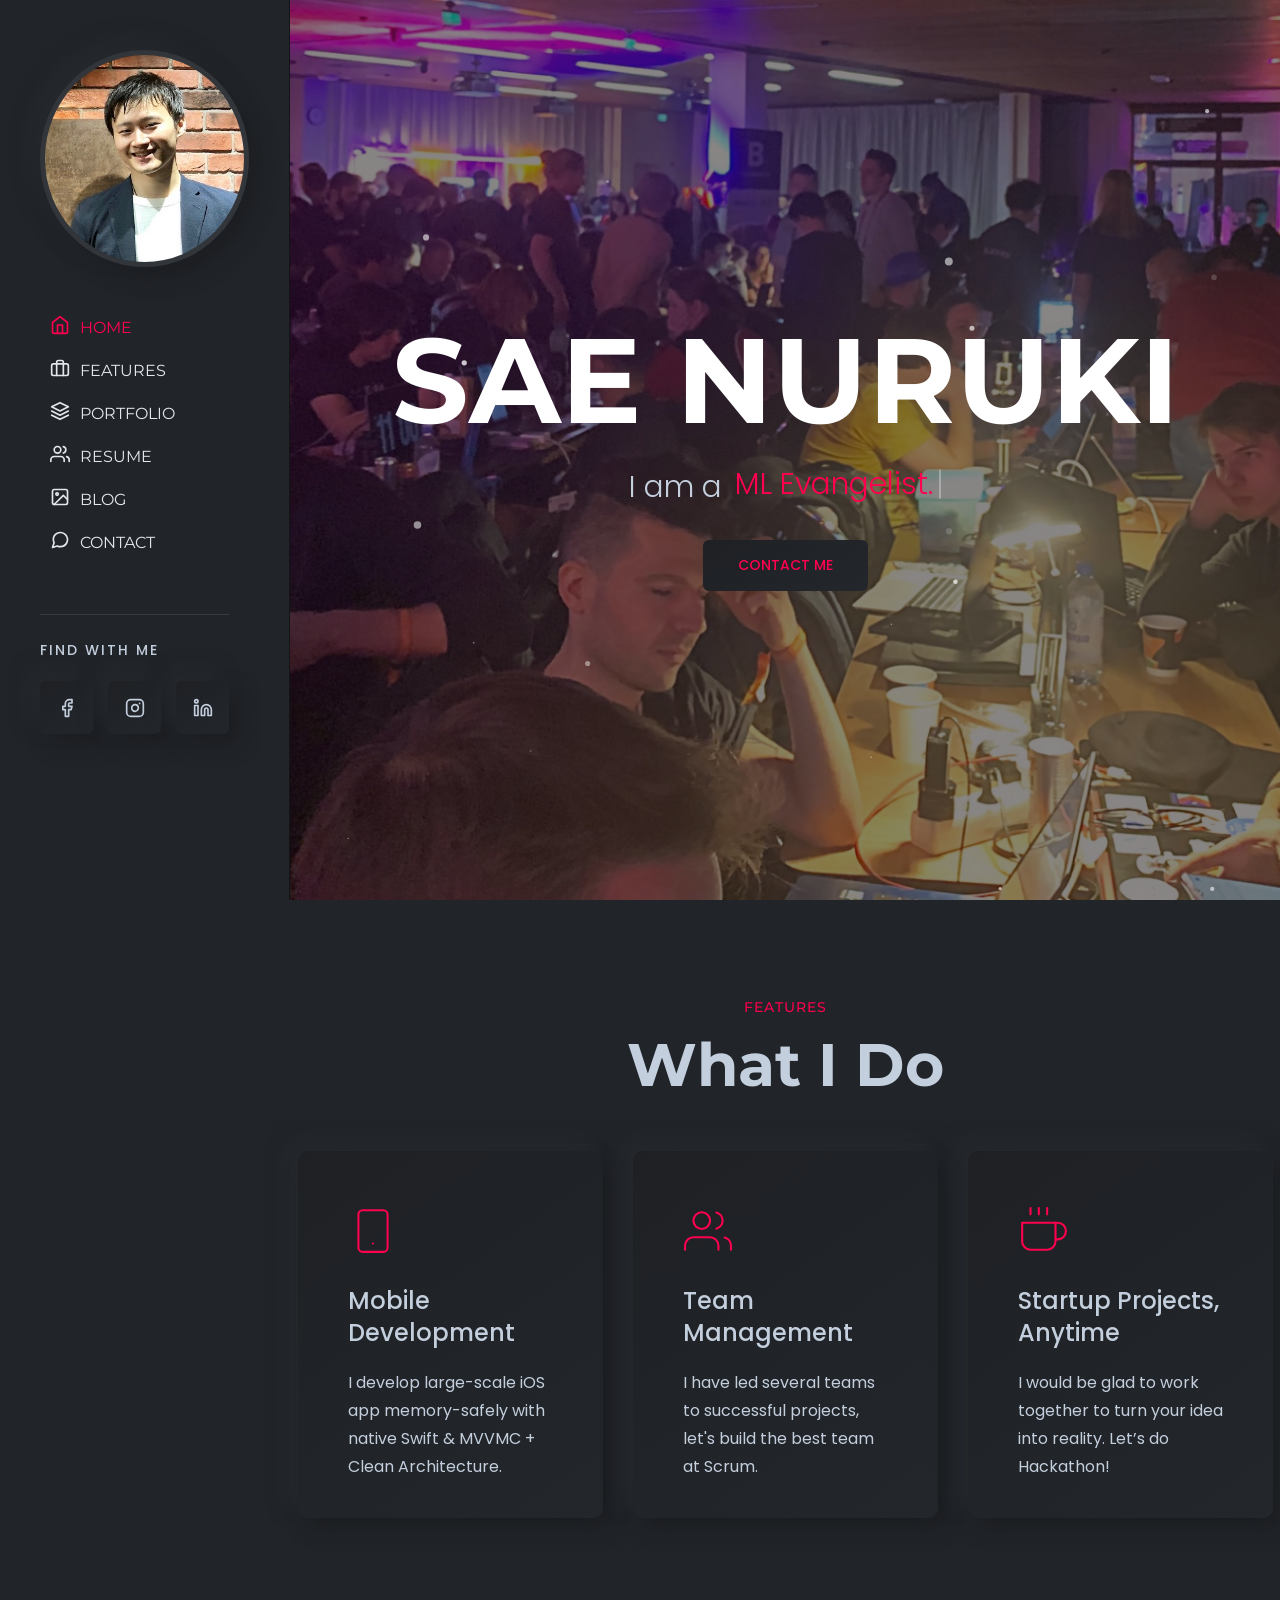
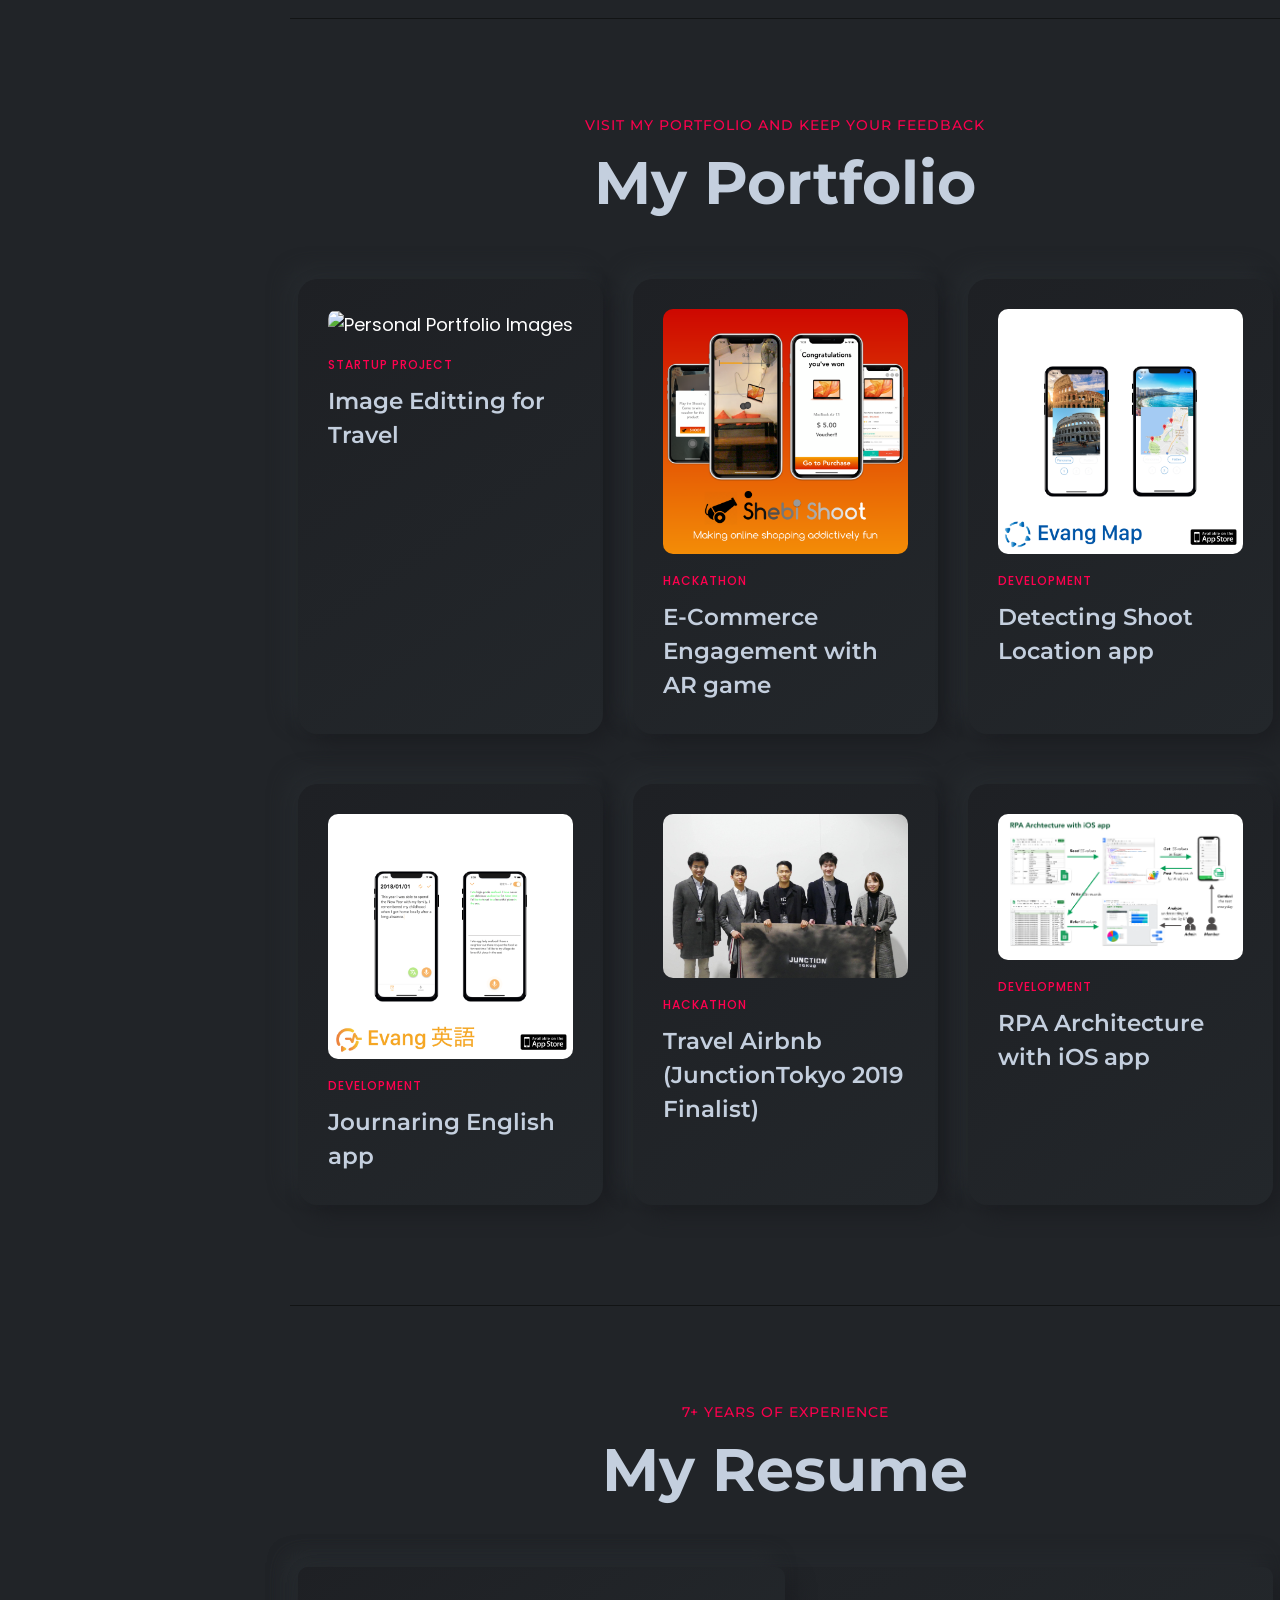
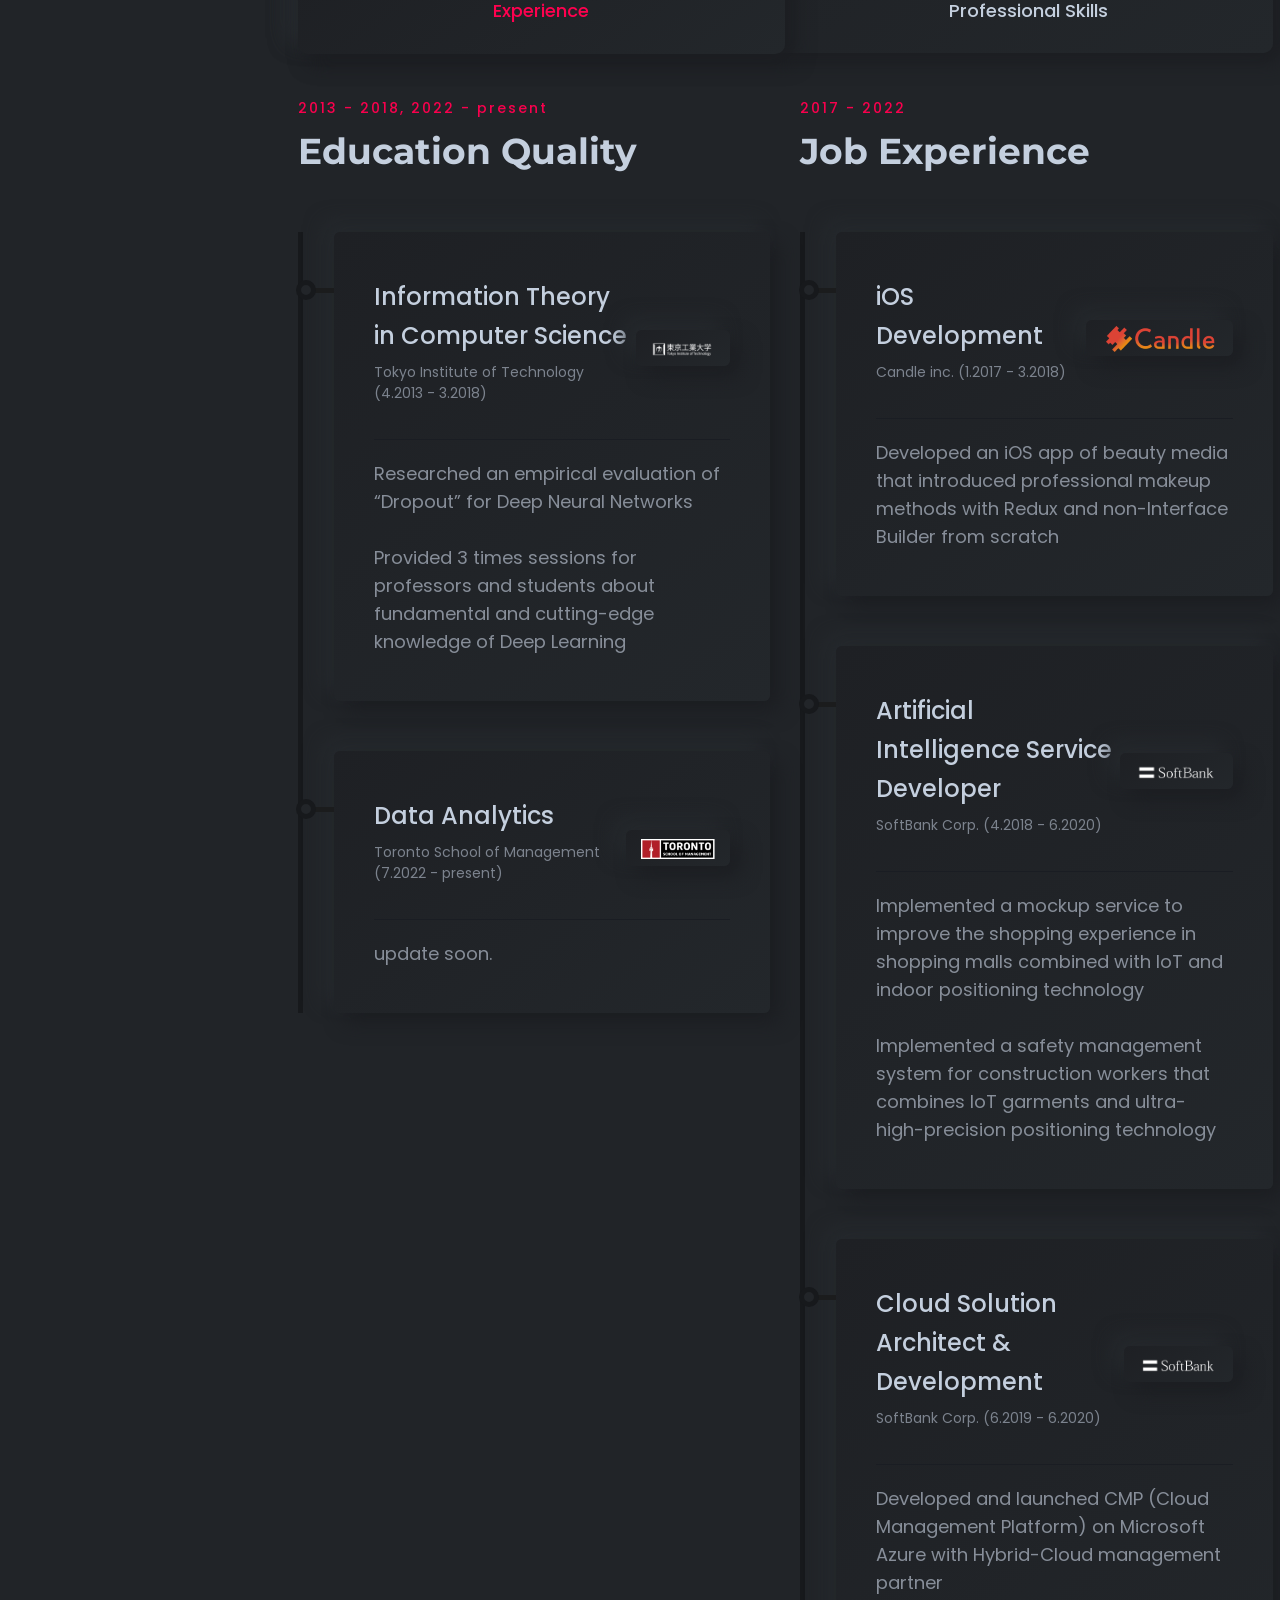
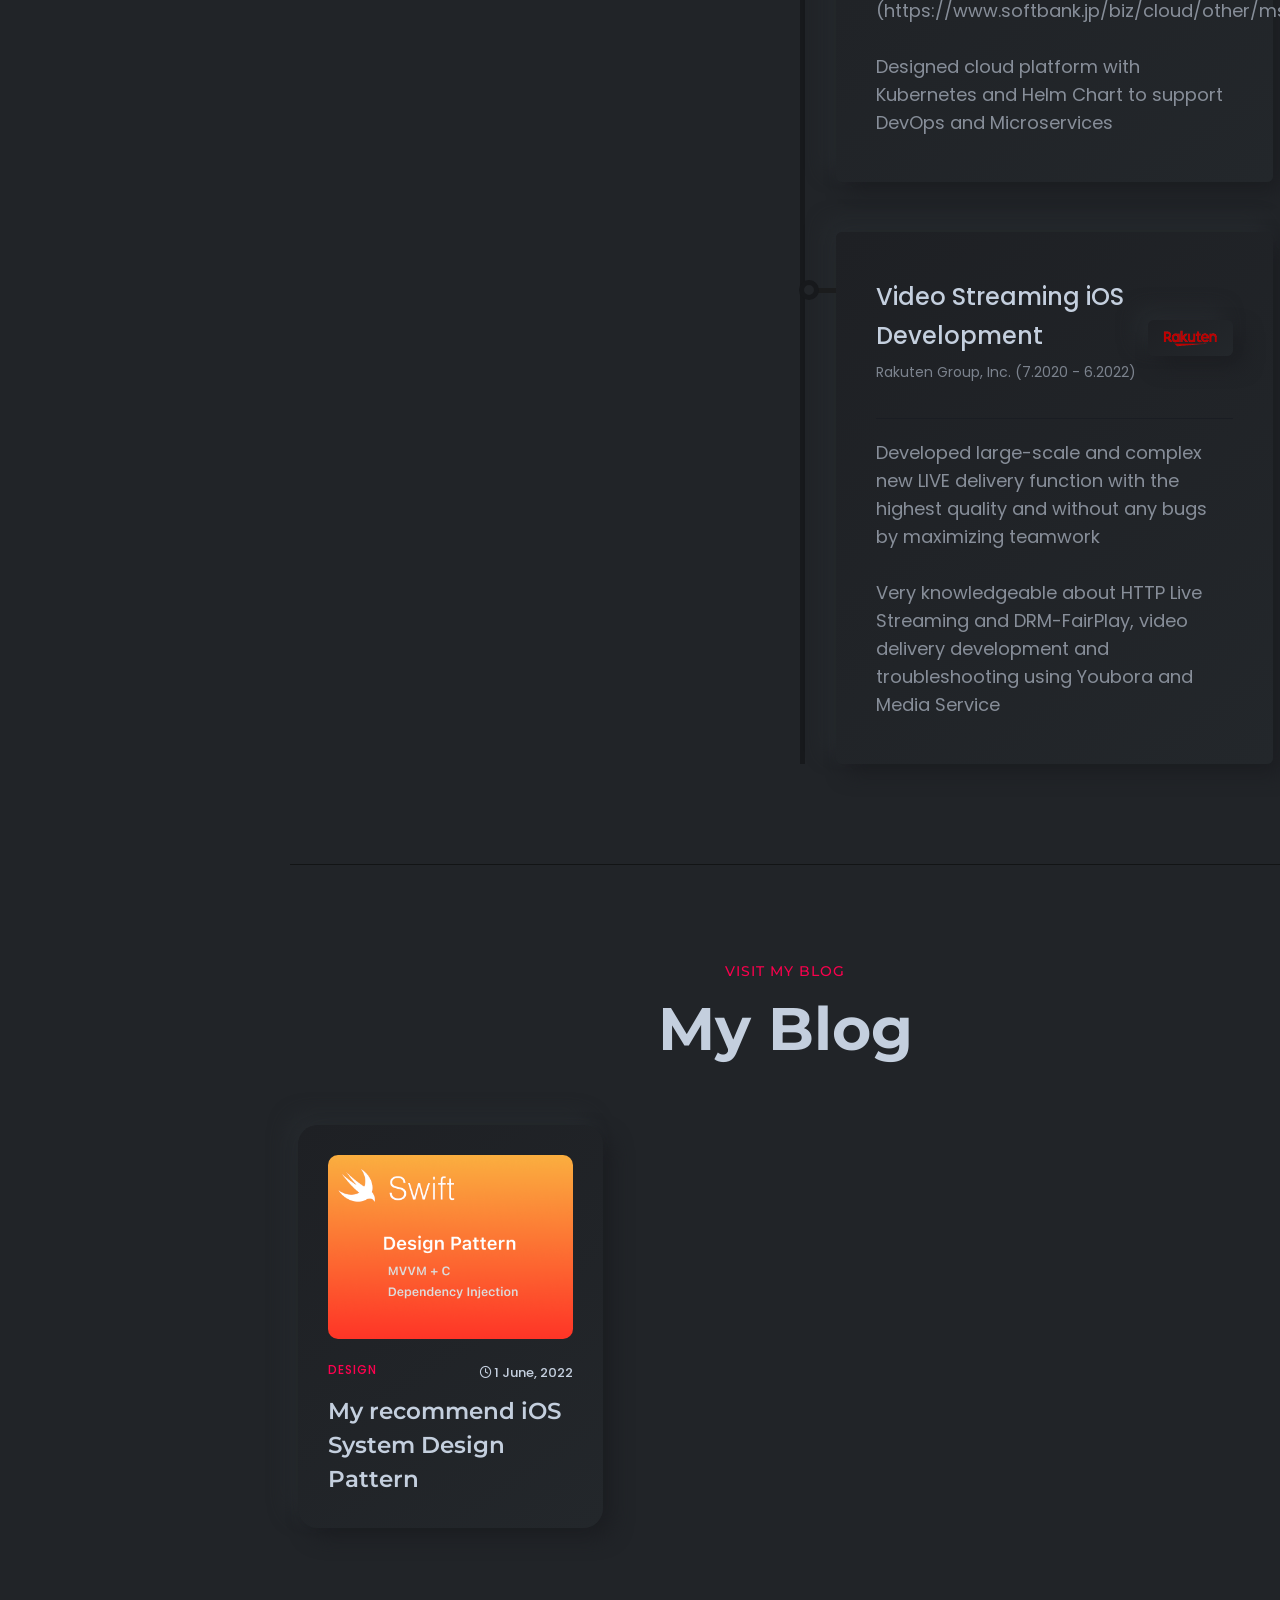
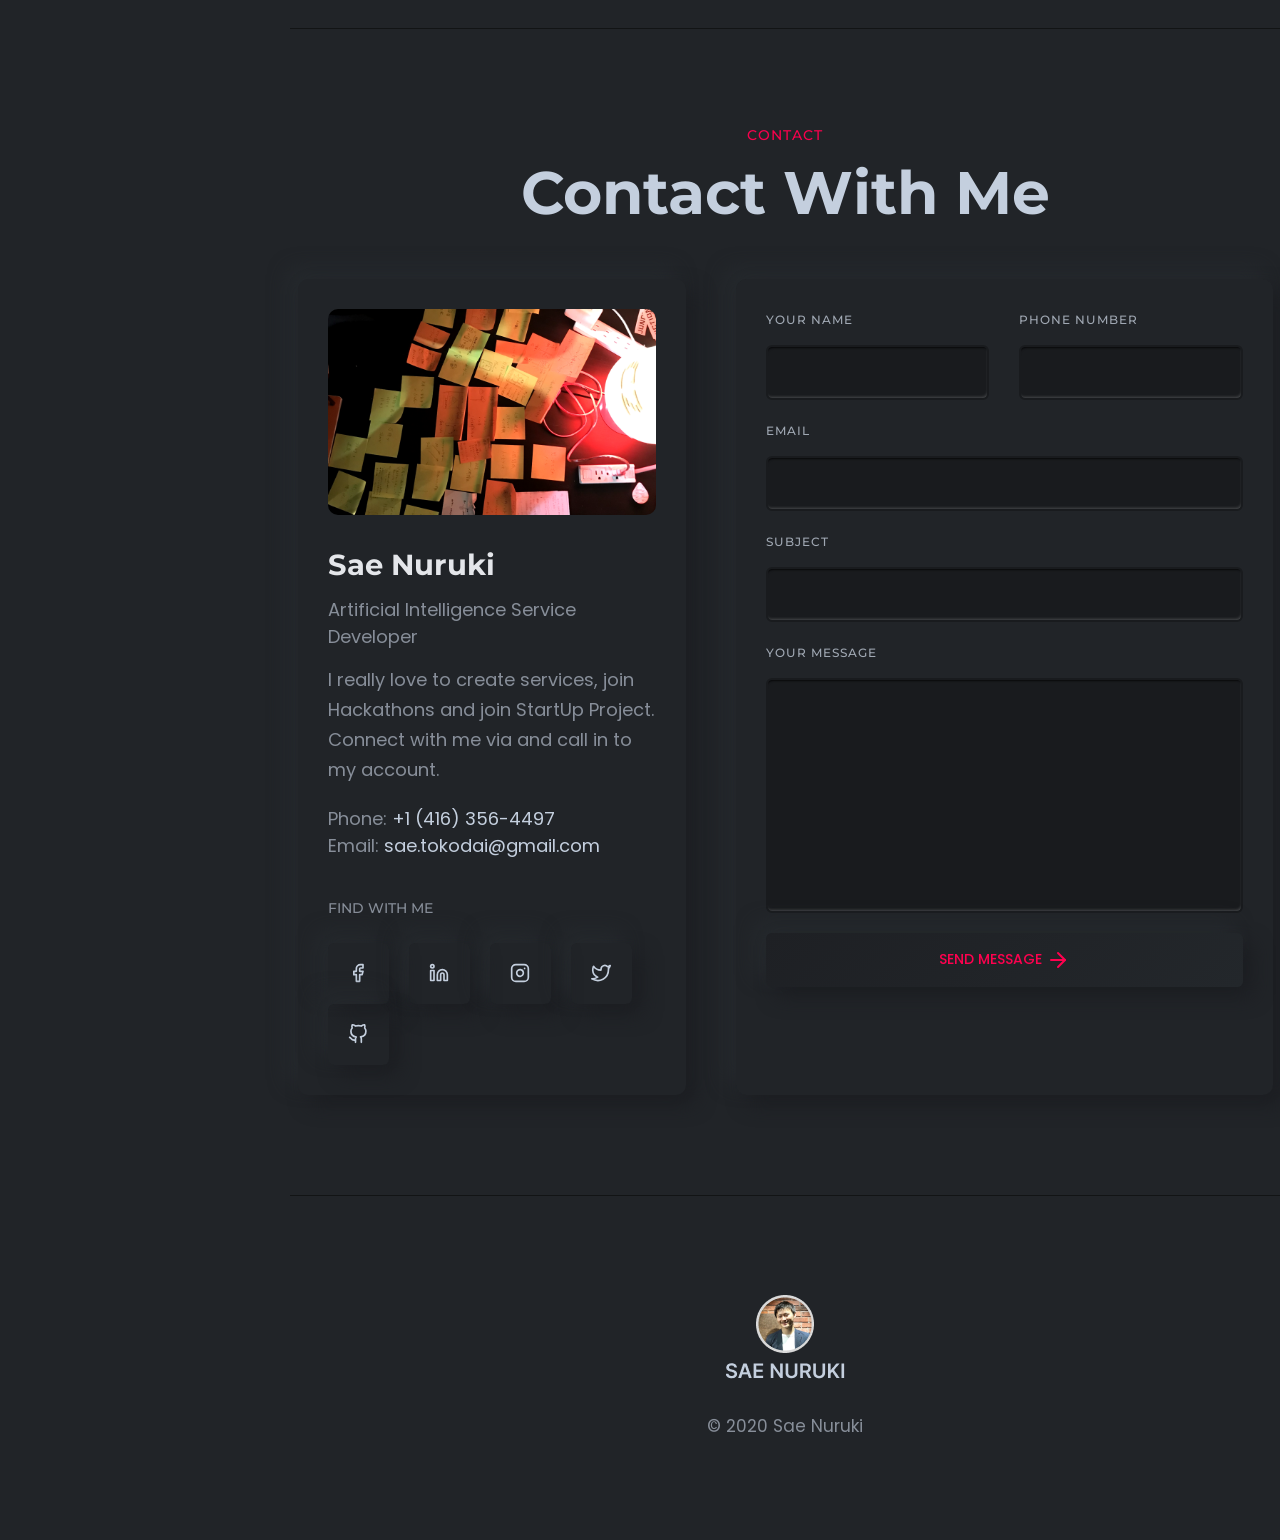
==== commit 293d0465: "update vlog" ====
--- a/index.html
+++ b/index.html
@@ -1073,13 +1073,13 @@
                                 <div class="content">
                                     <div class="category-info">
                                         <div class="category-list">
-                                            <a href="javascript:void(0)">Canada</a>
+                                            <a href="javascript:void(0)">Design</a>
                                         </div>
                                         <div class="meta">
-                                            <span><i class="feather-clock"></i> 2 min read</span>
-                                        </div>
-                                    </div>
-                                    <h4 class="title"><a href="javascript:void(0)">T-shirt design is the part of design
+                                            <span><i class="feather-clock"></i>1 June, 2022</span>
+                                        </div>
+                                    </div>
+                                    <h4 class="title"><a href="javascript:void(0)">My recommend iOS System Design Pattern
                                             <i class="feather-arrow-up-right"></i></a></h4>
                                 </div>
                             </div>
@@ -1088,7 +1088,7 @@
                     <!-- End Single blog -->
 
                     <!-- Start Single blog -->
-                    <div data-aos="fade-up" data-aos-duration="500" data-aos-delay="150" data-aos-once="true" class="col-lg-6 col-xl-4 mt--30 col-md-6 col-sm-12 col-12 mt--30">
+                    <!-- <div data-aos="fade-up" data-aos-duration="500" data-aos-delay="150" data-aos-once="true" class="col-lg-6 col-xl-4 mt--30 col-md-6 col-sm-12 col-12 mt--30">
                         <div class="rn-blog" data-bs-toggle="modal" data-bs-target="#blogModalCenter02">
                             <div class="inner">
                                 <div class="thumbnail">
@@ -1110,11 +1110,11 @@
                                 </div>
                             </div>
                         </div>
-                    </div>
+                    </div> -->
                     <!-- End Single blog -->
 
                     <!-- Start Single blog -->
-                    <div data-aos="fade-up" data-aos-duration="500" data-aos-delay="200" data-aos-once="true" class="col-lg-6 col-xl-4 mt--30 col-md-6 col-sm-12 col-12 mt--30">
+                    <!-- <div data-aos="fade-up" data-aos-duration="500" data-aos-delay="200" data-aos-once="true" class="col-lg-6 col-xl-4 mt--30 col-md-6 col-sm-12 col-12 mt--30">
                         <div class="rn-blog" data-bs-toggle="modal" data-bs-target="#blogModalCenter03">
                             <div class="inner">
                                 <div class="thumbnail">
@@ -1136,7 +1136,7 @@
                                 </div>
                             </div>
                         </div>
-                    </div>
+                    </div> -->
                     <!-- End Single blog -->
 
                 </div>
@@ -1544,61 +1544,42 @@
                     <div class="modal-body">
                         <img src="assets/images/blog/blog-01.png" alt="news modal" class="img-fluid modal-feat-img">
                         <div class="news-details">
-                            <span class="date">2 May, 2021</span>
-                            <h2 class="title">Digital Marketo to Their New Office.</h2>
-                            <p>Nobis eleifend option congue nihil imperdiet doming id quod mazim placerat
-                                facer
-                                possim assum.
-                                Typi non
-                                habent claritatem insitam; est usus legentis in iis qui facit eorum
-                                claritatem.
-                                Investigationes
-                                demonstraverunt
-                                lectores legere me lius quod ii legunt saepius. Claritas est etiam processus
-                                dynamicus, qui
-                                sequitur
-                                mutationem consuetudium lectorum.</p>
-                            <h4>Nobis eleifend option conguenes.</h4>
-                            <p>Mauris tempor, orci id pellentesque convallis, massa mi congue eros, sed
-                                posuere
-                                massa nunc quis
-                                dui.
-                                Integer ornare varius mi, in vehicula orci scelerisque sed. Fusce a massa
-                                nisi.
-                                Curabitur sit
-                                amet
-                                suscipit nisl. Sed eget nisl laoreet, suscipit enim nec, viverra eros. Nunc
-                                imperdiet risus
-                                leo,
-                                in rutrum erat dignissim id.</p>
-                            <p>Ut rhoncus vestibulum facilisis. Duis et lorem vitae ligula cursus venenatis.
-                                Class aptent
-                                taciti sociosqu
-                                ad litora torquent per conubia nostra, per inceptos himenaeos. Nunc vitae
-                                nisi
-                                tortor. Morbi
-                                leo
-                                nulla, posuere vel lectus a, egestas posuere lacus. Fusce eleifend hendrerit
-                                bibendum. Morbi
-                                nec
-                                efficitur ex.</p>
-                            <h4>Mauris tempor, orci id pellentesque.</h4>
-                            <p>Nulla non ligula vel nisi blandit egestas vel eget leo. Praesent fringilla
-                                dapibus dignissim.
-                                Pellentesque
-                                quis quam enim. Vestibulum ultrices, leo id suscipit efficitur, odio lorem
-                                rhoncus dolor, a
-                                facilisis
-                                neque mi ut ex. Quisque tempor urna a nisi pretium, a pretium massa
-                                tristique.
-                                Nullam in
-                                aliquam
-                                diam. Maecenas at nibh gravida, ornare eros non, commodo ligula. Sed
-                                efficitur
-                                sollicitudin
-                                auctor.
-                                Quisque nec imperdiet purus, in ornare odio. Quisque odio felis, vestibulum
-                                et.</p>
+                            <span class="date">1 June, 2022</span>
+                            <h2 class="title">My recommend iOS System Design Pattern</h2>
+                            <h4>Overview</h4>
+                            <p>The system design policy for the iOS App is to be implemented with the following ideas in mind, so that we can implement based on the common understanding.<br>
+                                Unfortunately this design policy is not always followed in the current source code, continuous refactoring is also required to bring it closer to the ideal state.<br>
+                                This document is divided into two major chapters. GUI Architecture and System Architecture.</p>
+                            <h4>1. GUI Architecture</h4>
+                            <h5>1-1. Presentation Domain Separation (PDS)</h5>
+                            <p>It all starts with separating the UI logic from the Domain logic.<br>
+                                <b>Don't</b> implement Data Transformation or Data Fetching in UIViewController. Be aware that only UI-related processing should be implemented in the ViewController, as it can easily become a Massive View Controller.</p>
+                            <img src="assets/images/blog/ios-design-01.png" alt="blog image" class="img-fluid modal-feat-img">
+                            <h5>1-2. MVVM</h5>
+                            <p>We use the <b>MVVM + RxSwift</b> pattern.</p>
+                            <img src="assets/images/blog/ios-design-02.png" alt="blog image" class="img-fluid modal-feat-img">
+                            <p>In the MVVM pattern, data binding between User Input and View Output can be very complex, so we will avoid that problem. (Be aware of unidirectional data flows such as Flux and Redux.)<br>
+                                Define the Inputs and Outputs that will be used on the ViewModel, respectively: clarity about what is input from the UI and what is output to the UI will make unit testing of the ViewModel easier, and simplifying the data flow will make it easier to identify problems.<br>
+                                Note that it is not necessary to use Observable for Input and Driver for Output, but be sure to implement with Thread in mind.</p>
+                            <p>The connection between ViewModel and Model in MVVM tends to be defined vaguely, but implementation should be done with <b>Dependency Injection</b> in mind.<br>
+                                By expressing interfaces in terms of Protocols, it is possible to replace actual implementations with test implementations in a stub-like manner.<br>
+                                Also, by explicitly connecting only the necessary domain logic to the ViewModel, it becomes clear which domain logic is needed by the UI.</p>
+                            <img src="assets/images/blog/ios-design-03.png" alt="blog image" class="img-fluid modal-feat-img">
+                            <h5>1-3. MVVM + C</h5>
+                            <p>In addition, the <b>coordinator pattern</b> separates the screen transition logic from the View.<br>
+                                This improves ViewController reusability and prevents ViewControllers from being tightly coupled with each other.</p>
+                            <img src="assets/images/blog/ios-design-04.png" alt="blog image" class="img-fluid modal-feat-img">
+                            <h4>System Architecture</h4>
+                            <h5>2-1. Inspired by Clean Architecture</h5>
+                            <p>GUI Architecture is only intended to clearly separate UI logic from Domain logic, but it is necessary to design the entire System.<br>
+                                In Mobile App, implementation of <b>Clean Architecture</b> is not strictly defined because it makes it more complicated.<br>
+                                Imagine Layers spread out in concentric circles, and the implementation that we have just applied PDS will clarify modules that change little and achieve domain-driven design.<br>
+                                As shown in the right figure below, let's apply and deepen the GUI architecture, which has been explained in Chapter 1.</p>
+                            <img src="assets/images/blog/ios-design-05.png" alt="blog image" class="img-fluid modal-feat-img">
+                            <p>We do not require a strict Clean Architecture.<br>
+                                Each of the MVVM+C patterns mentioned the above should be designed to allow Dependency Injection into ViewModel.<br>
+                                The Domain provided by the service should be loosely coupled to each other and only available by Injection to the ViewModel.</p>
+                            <img src="assets/images/blog/ios-design-06.png" alt="blog image" class="img-fluid modal-feat-img">
                         </div>
                     </div>
                     <!-- End of .modal-body -->
